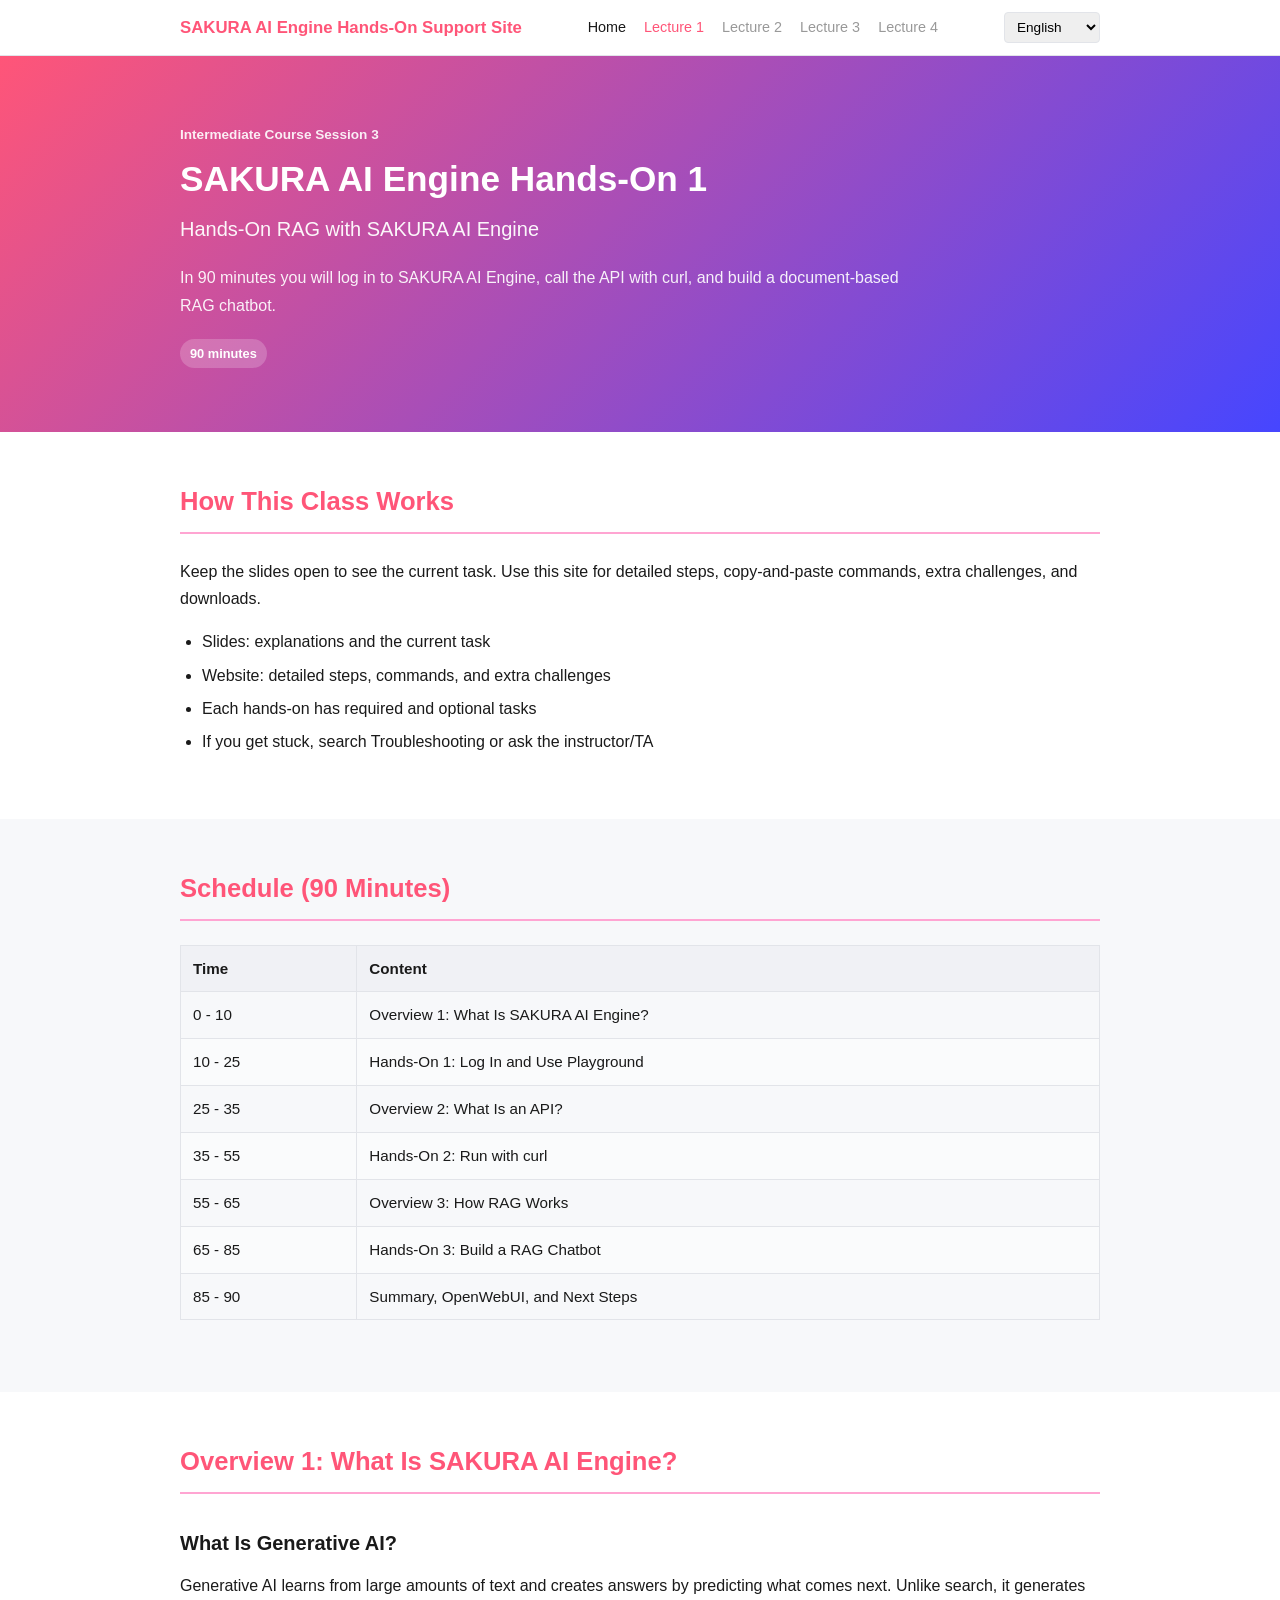
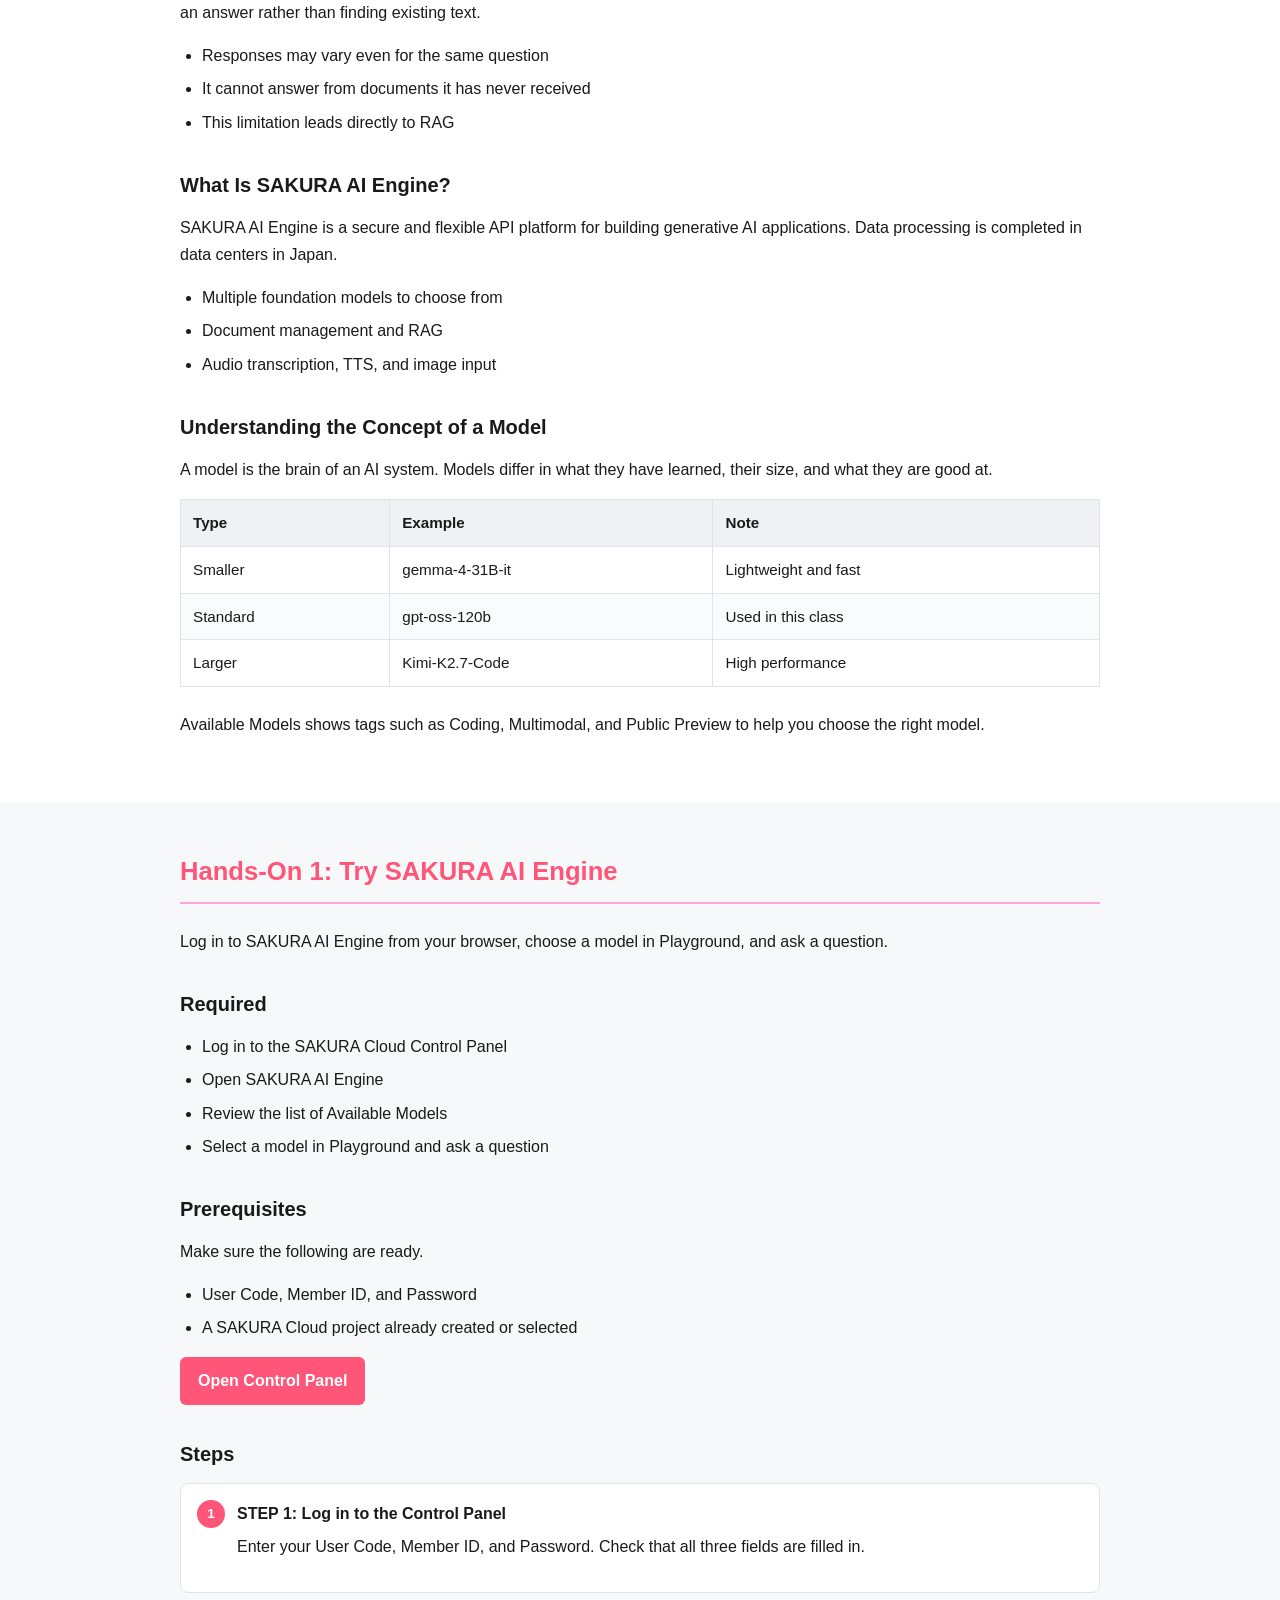
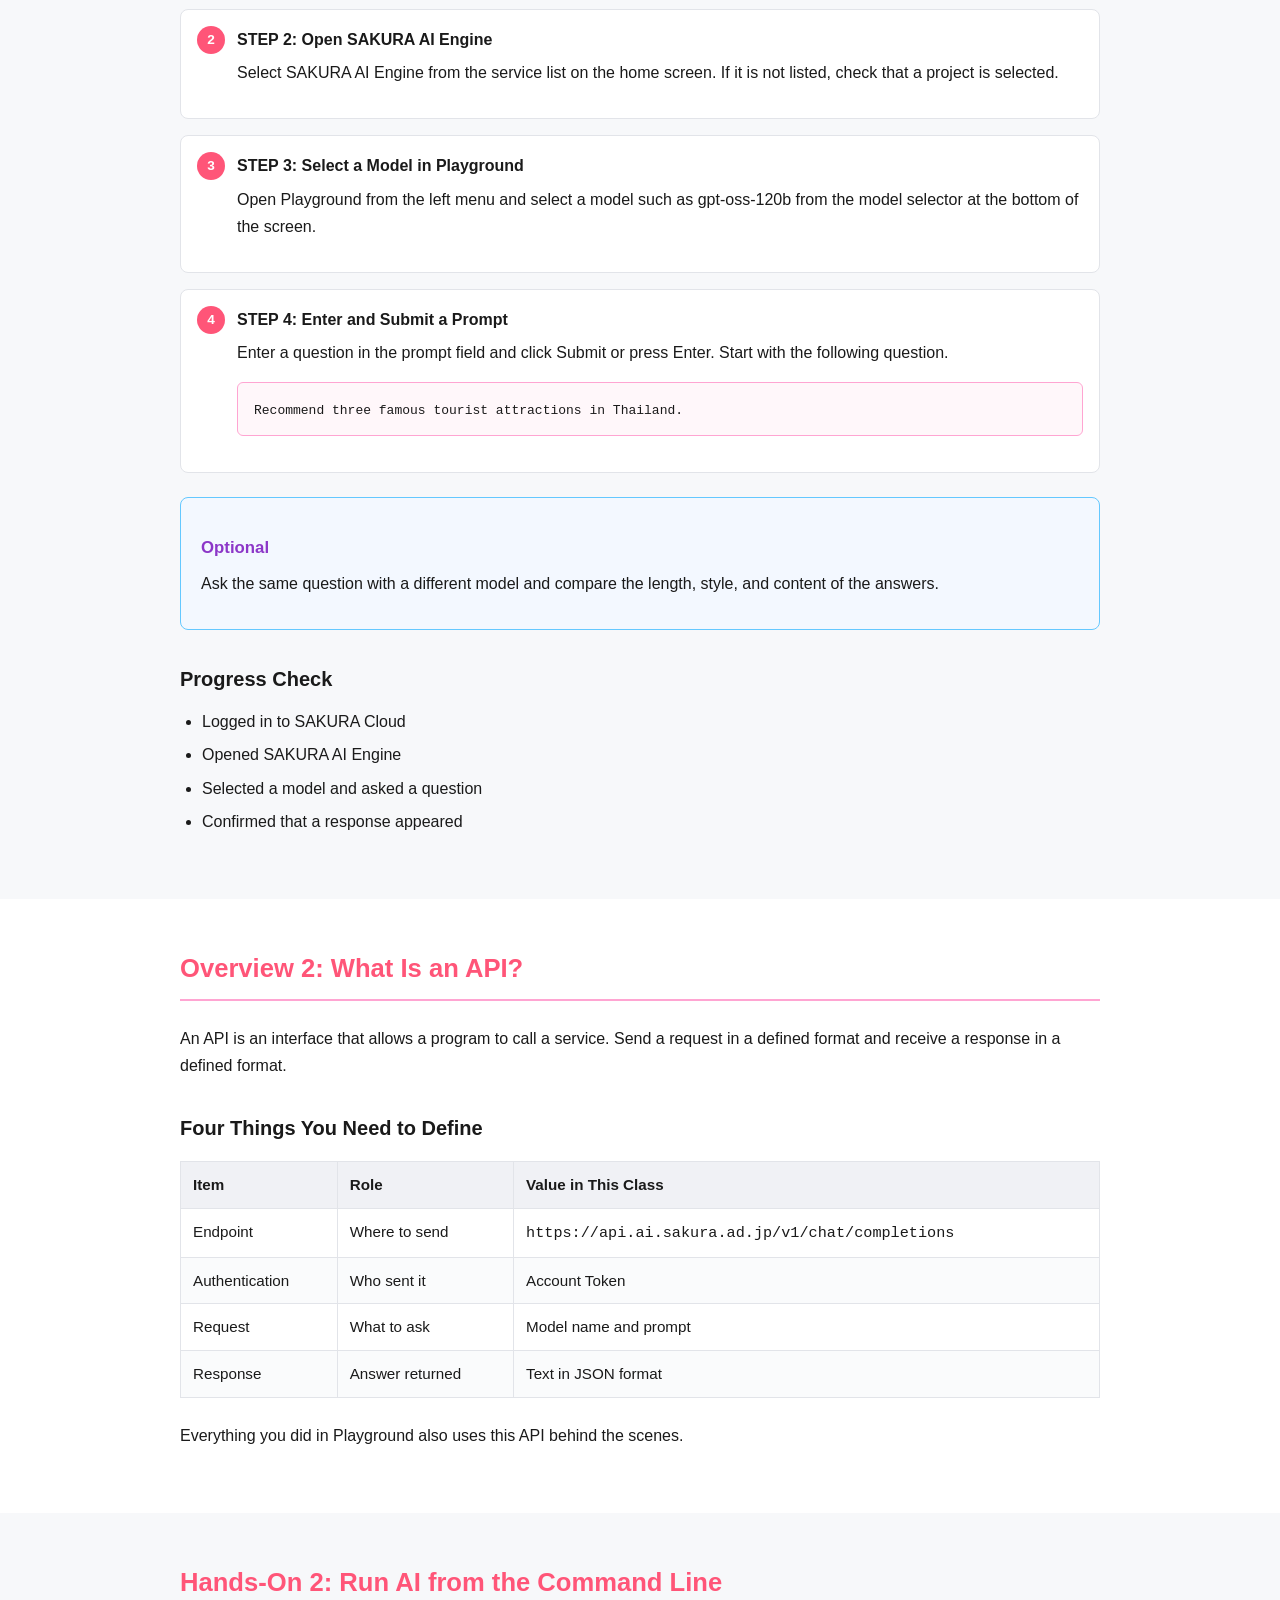
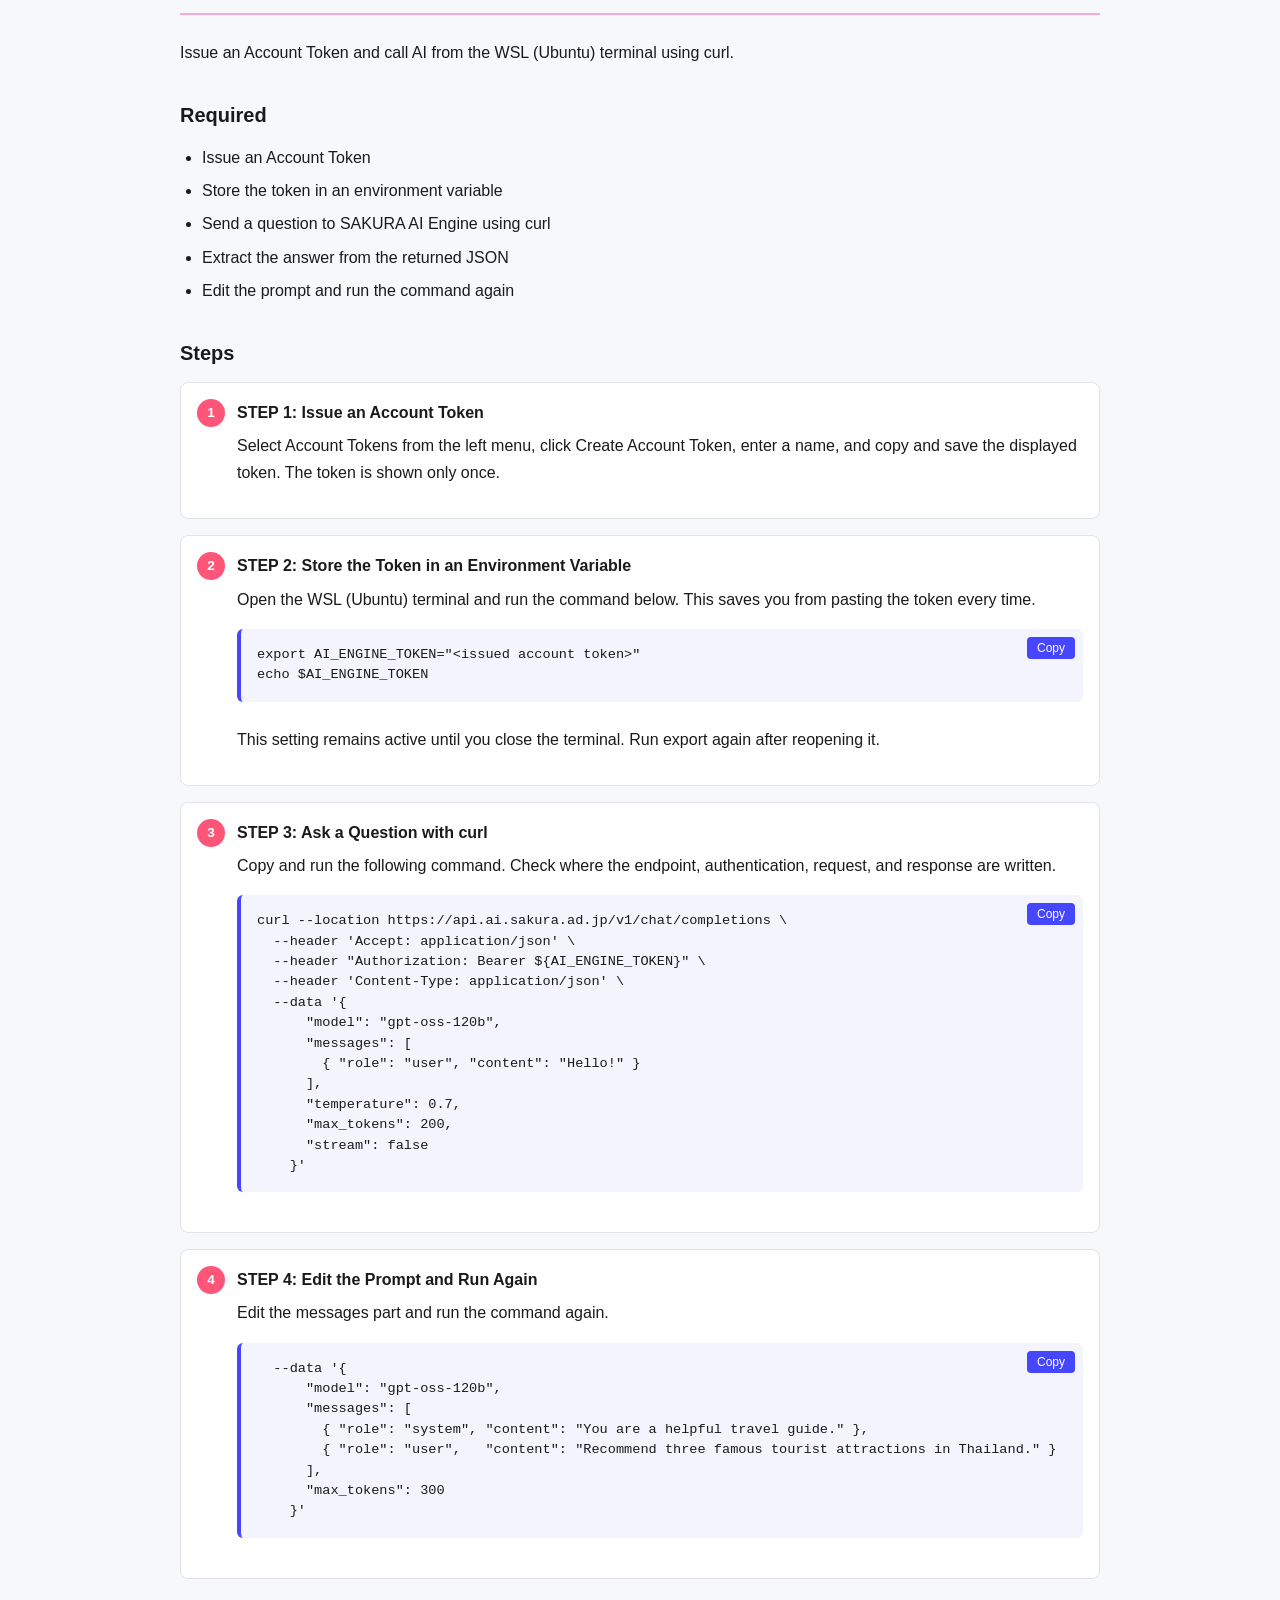
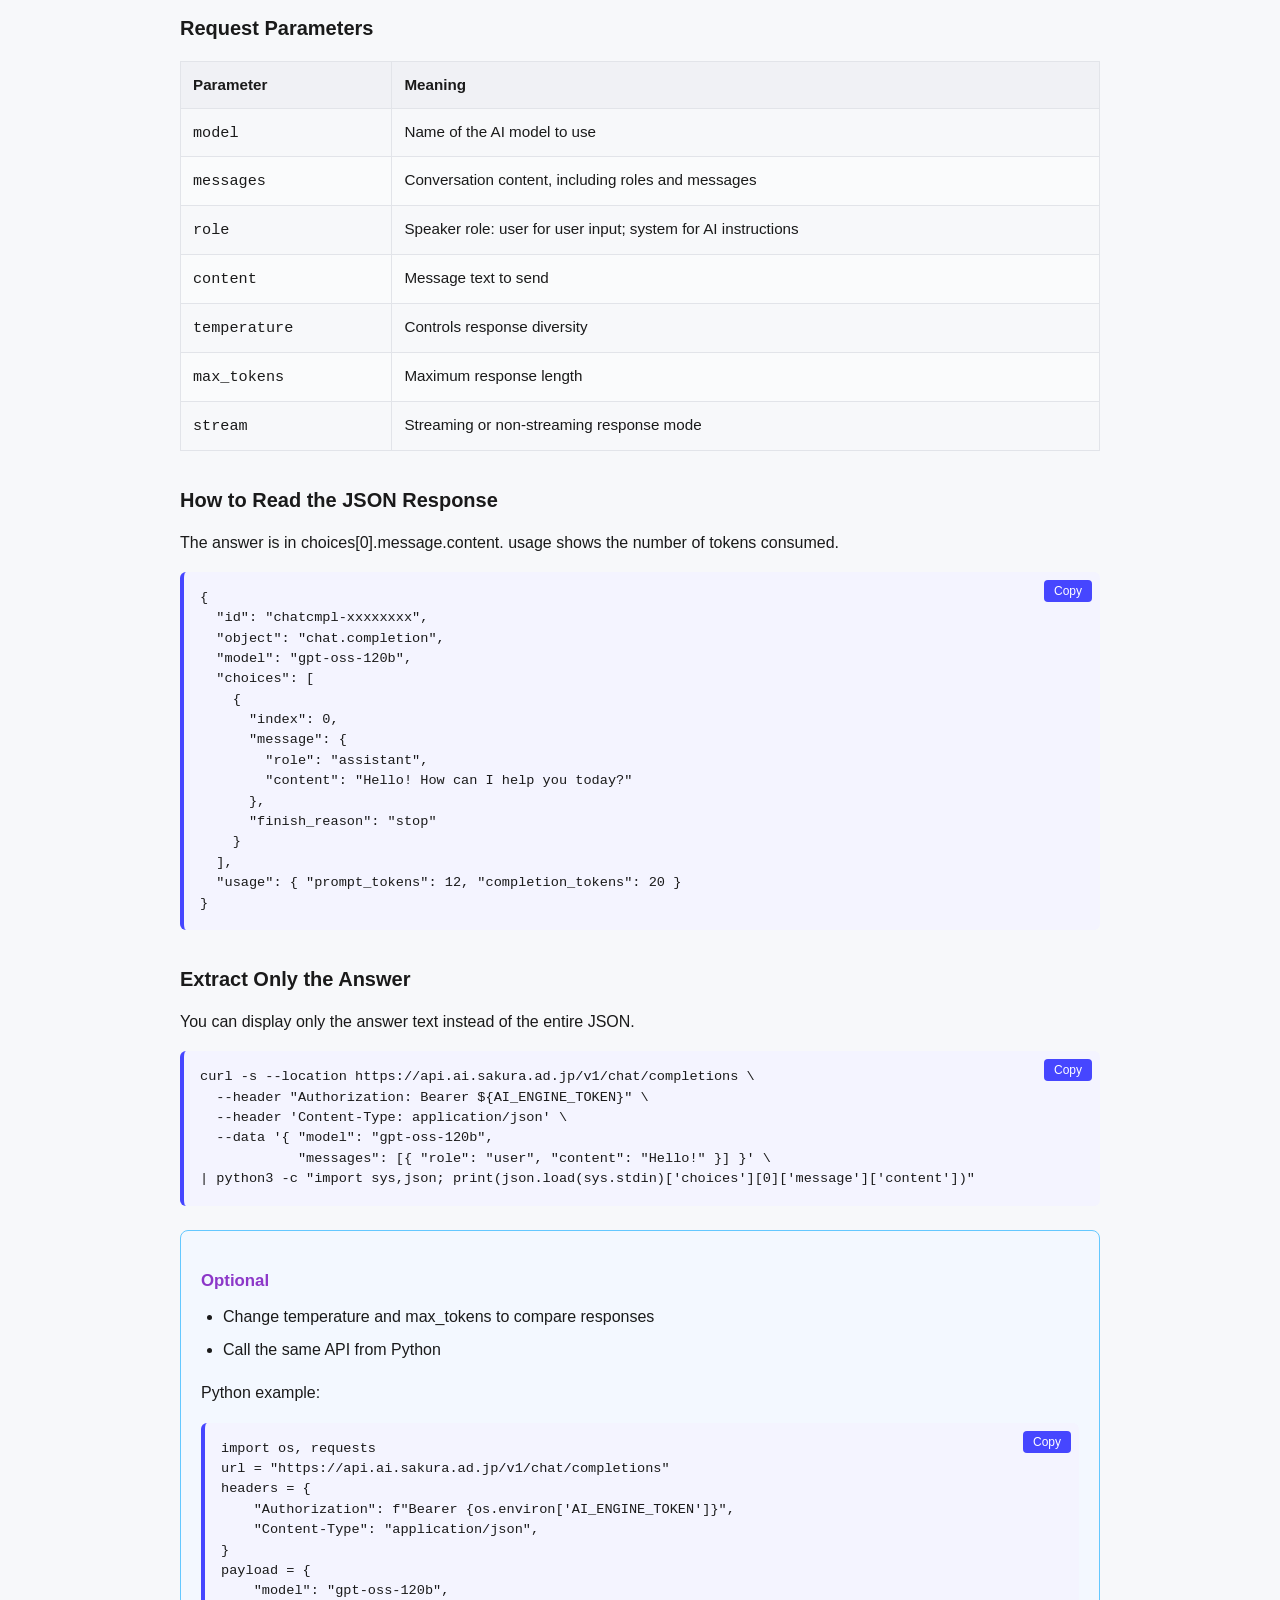
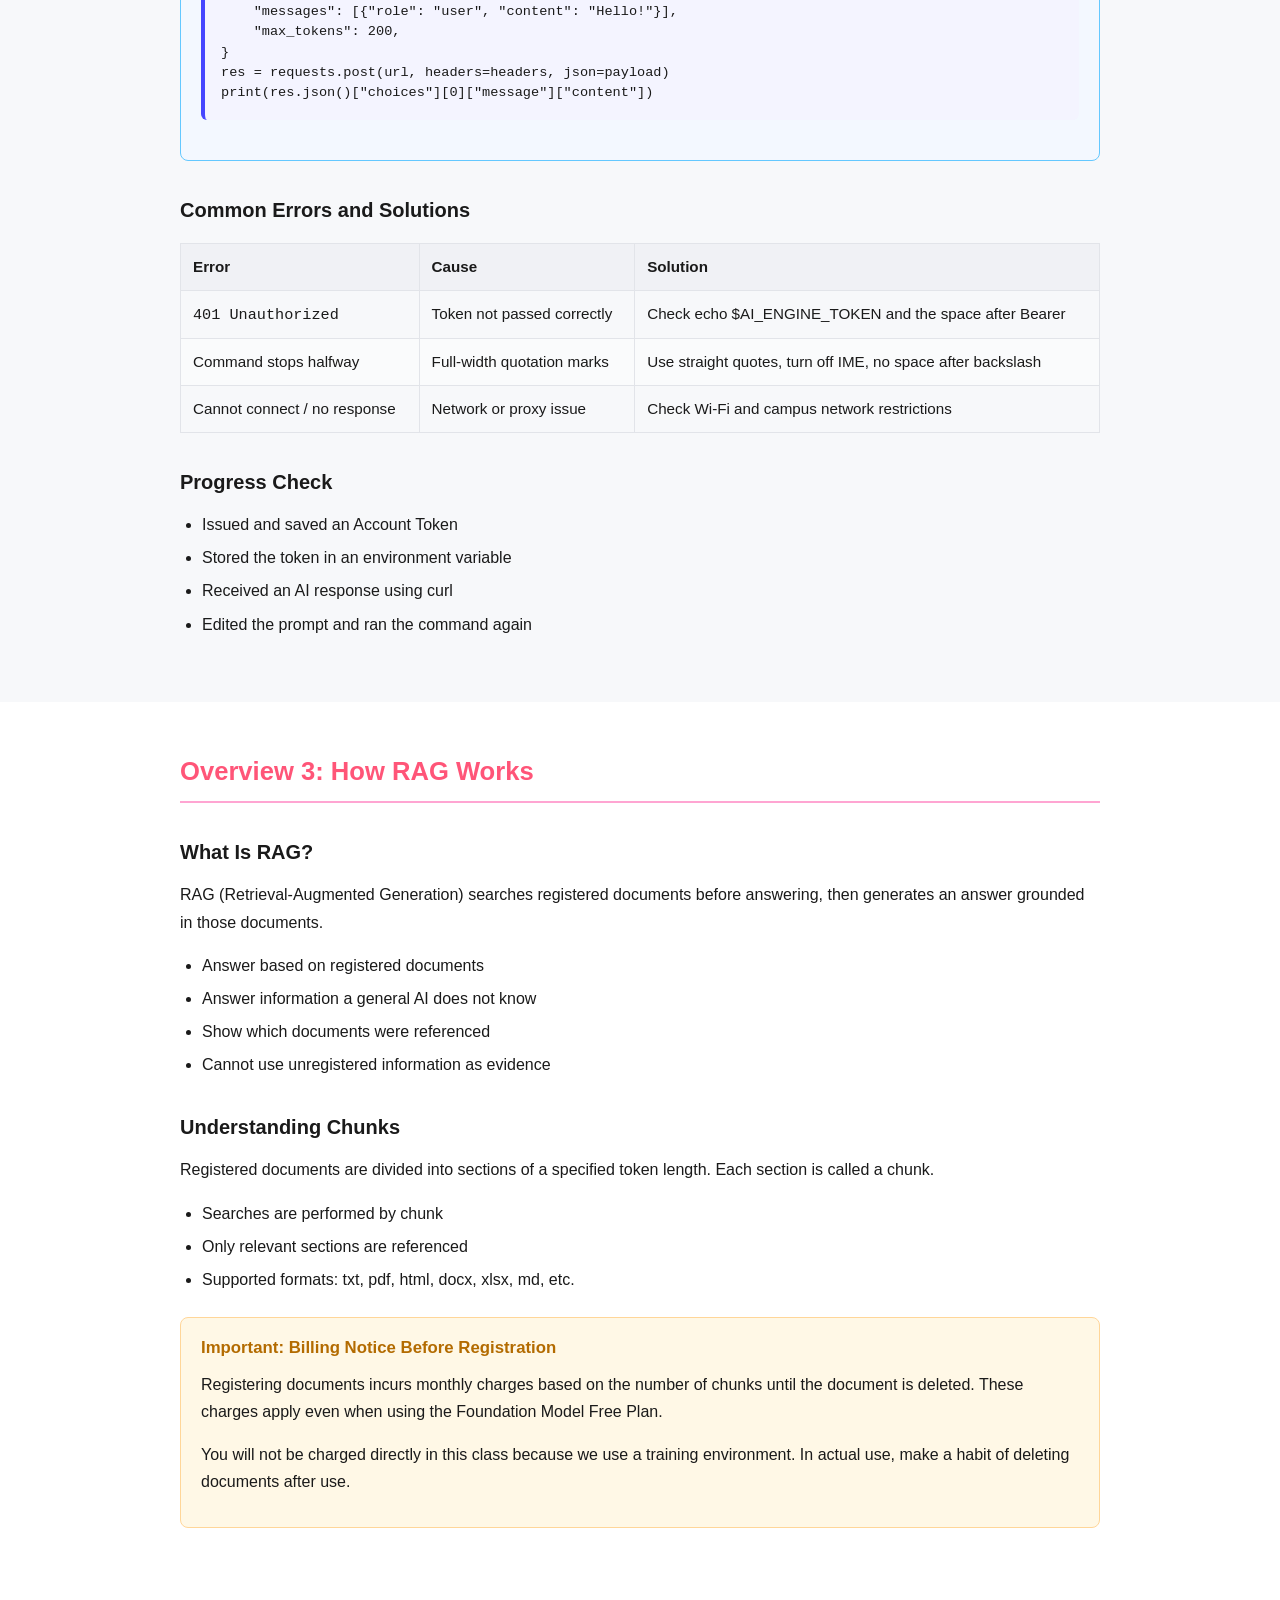
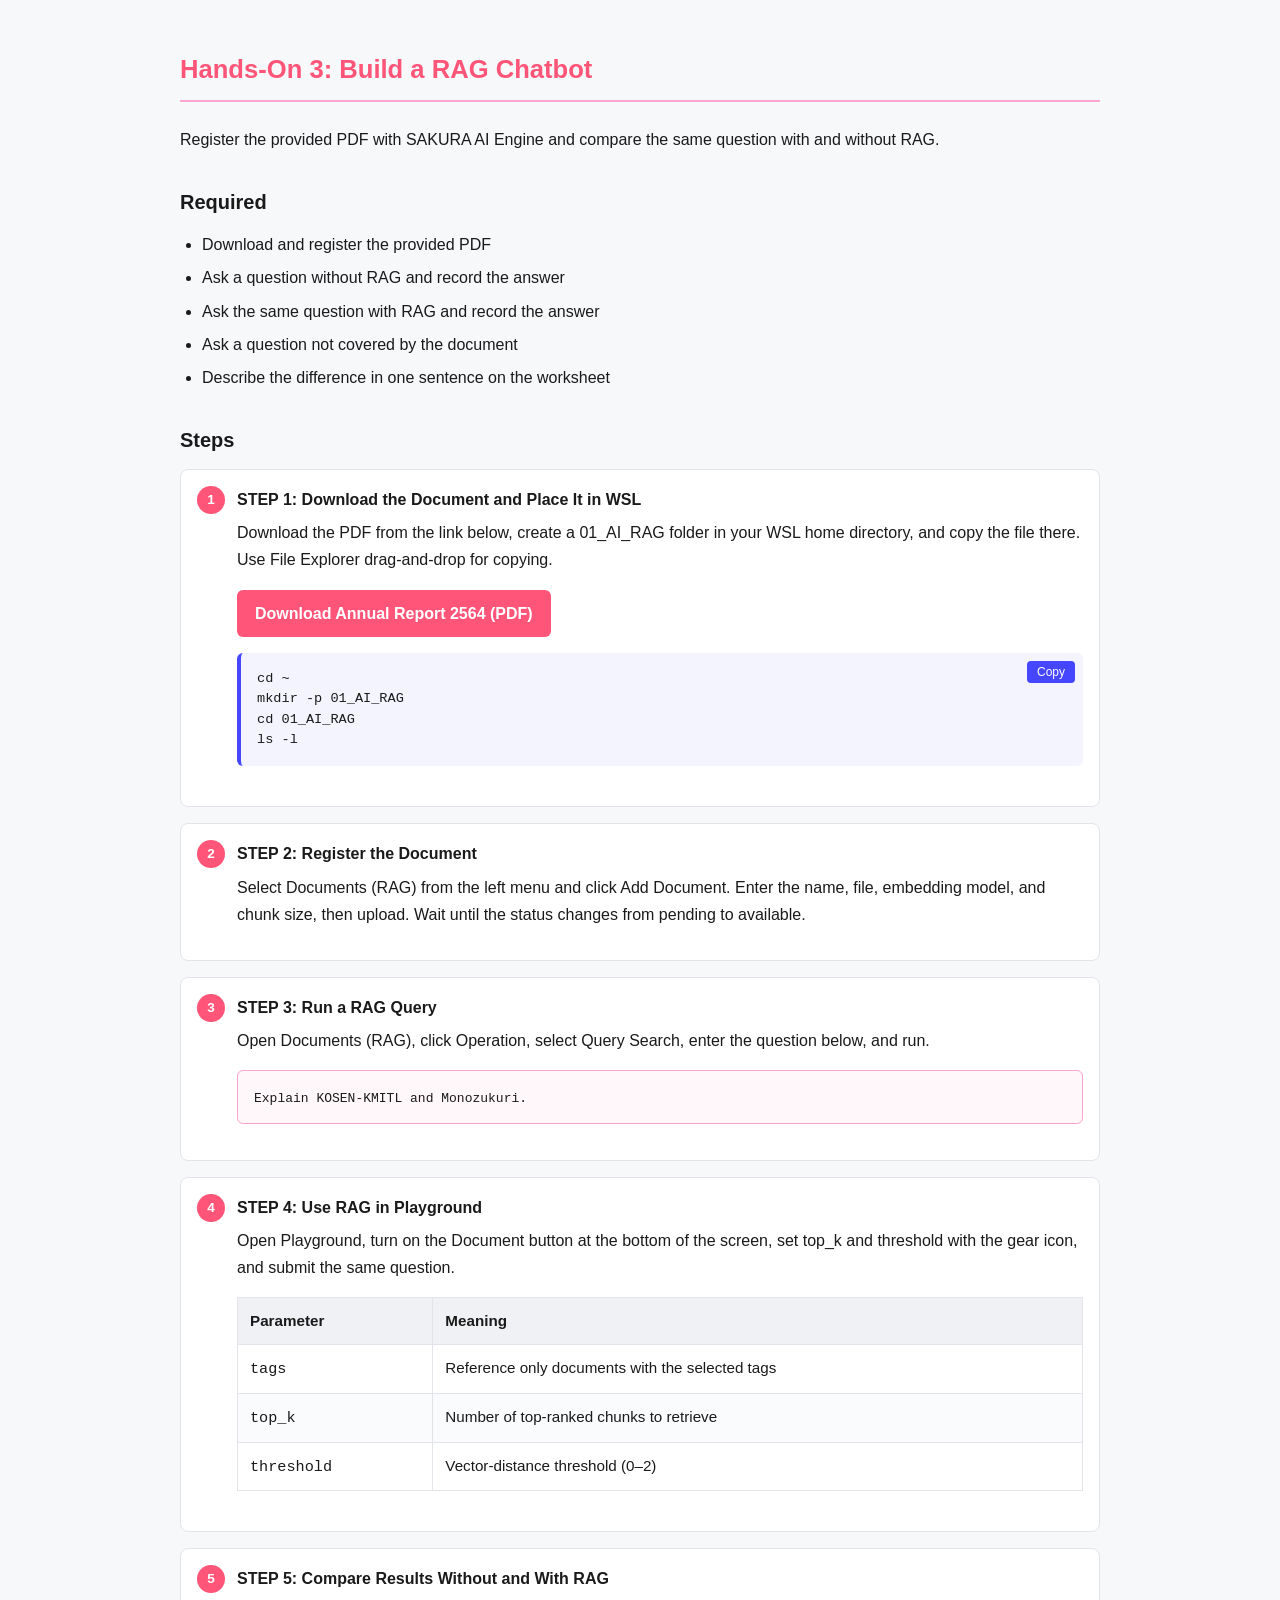
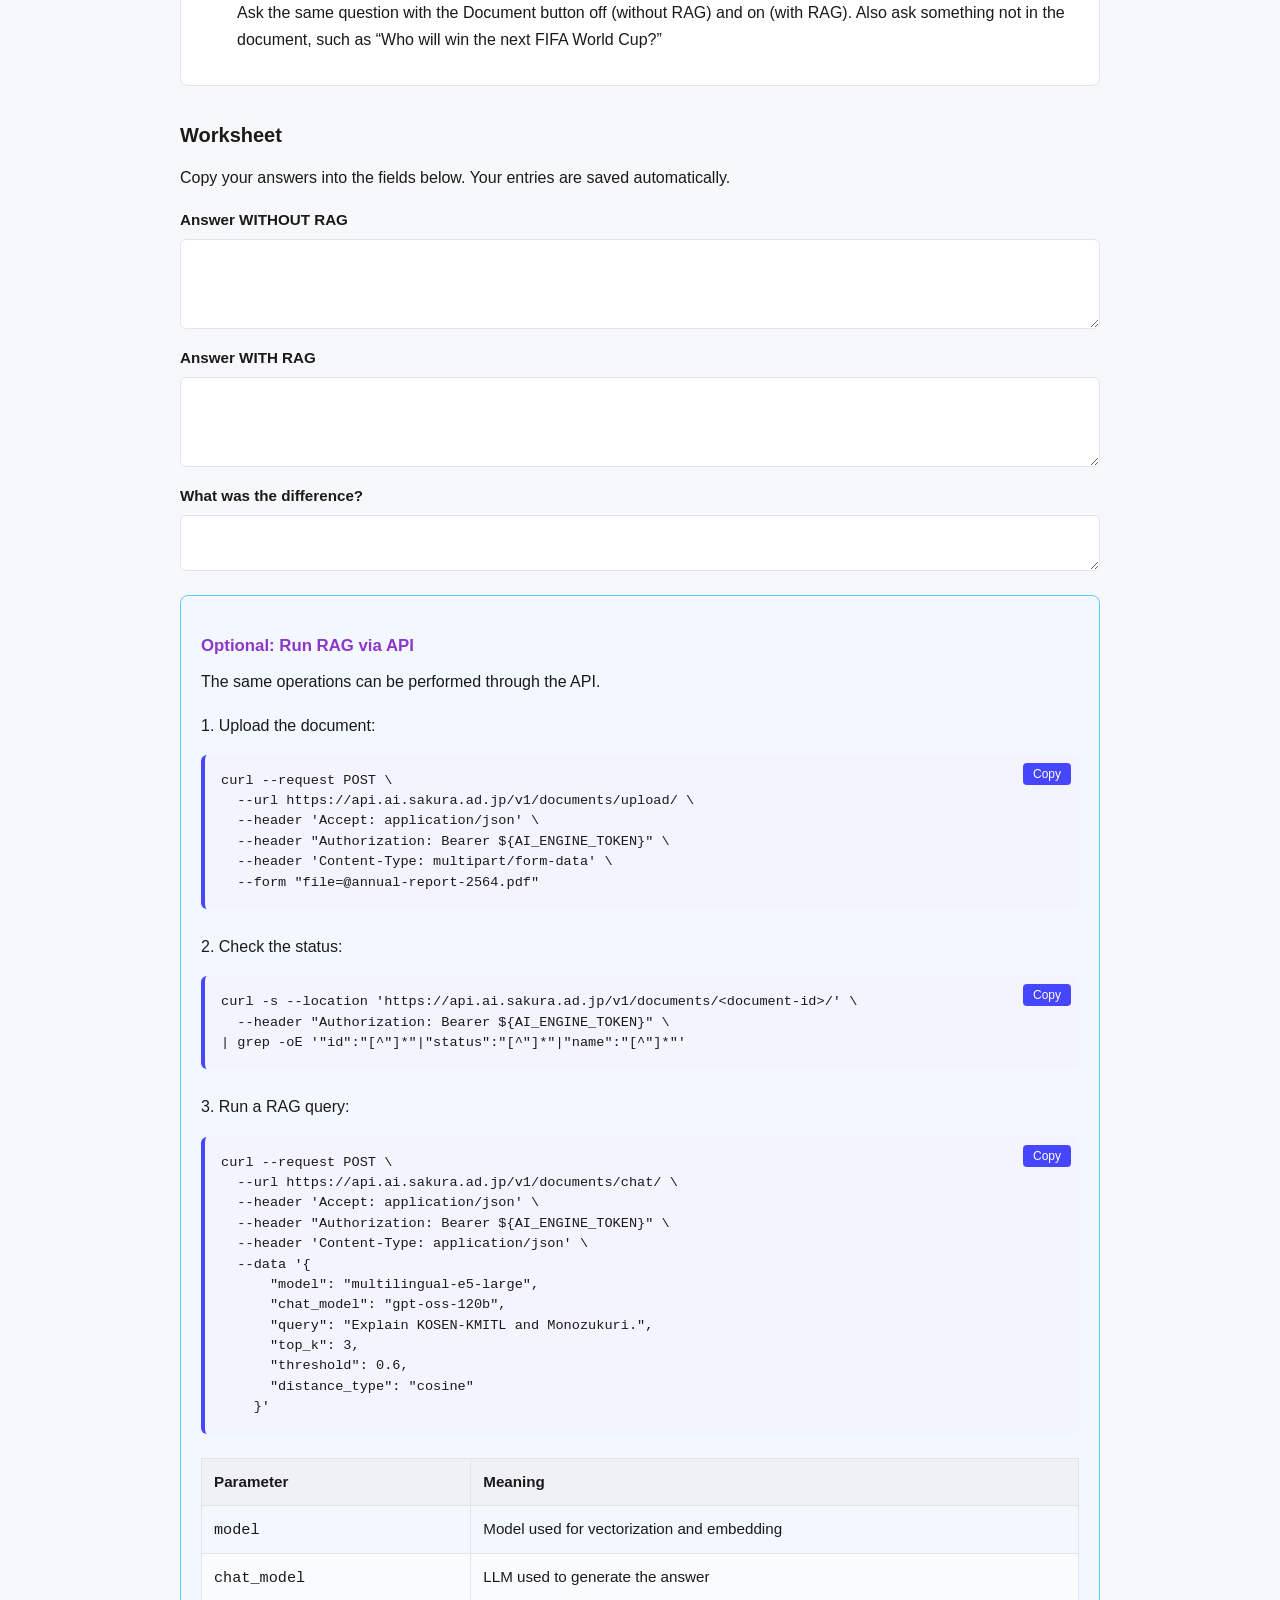
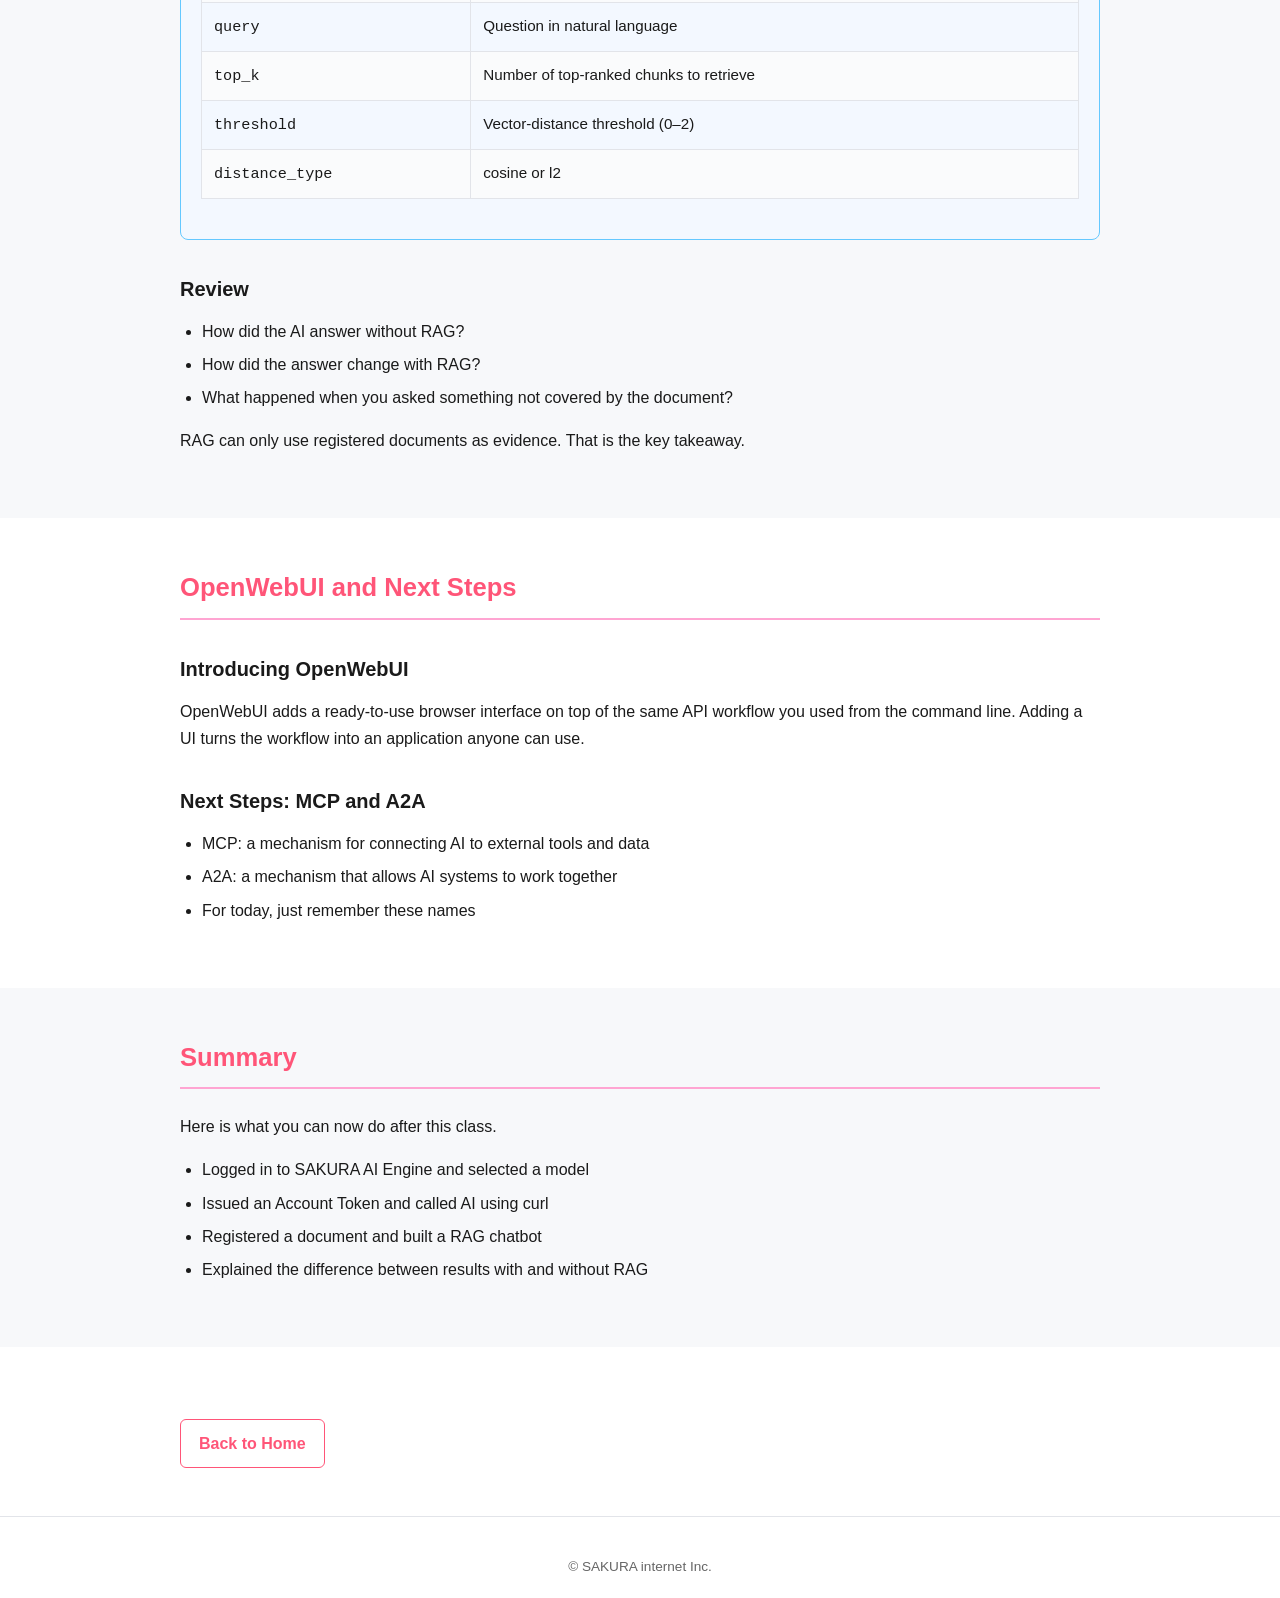
==== lecture01.html @ 84353197 "Initial site: lecture 01 EN/JA" ====
<!DOCTYPE html>
<html lang="en">
<head>
  <meta charset="UTF-8">
  <meta name="viewport" content="width=device-width, initial-scale=1.0">
  <title data-i18n-title="lecture01.pageTitle">SAKURA AI Engine Hands-On 1</title>
  <link rel="stylesheet" href="assets/css/style.css">
</head>
<body>
<header class="site-header">
  <div class="container header-inner">
    <a class="site-title" href="index.html" data-i18n="site.title">SAKURA AI Engine Hands-On Support Site</a>
    <nav class="main-nav">
      <a href="index.html" class=" " data-i18n="nav.home">Home</a>
      <a href="lecture01.html" class="active " data-i18n="nav.lecture1">Lecture 1</a>
      <a href="#" class=" disabled" data-i18n="nav.lecture2">Lecture 2</a>
      <a href="#" class=" disabled" data-i18n="nav.lecture3">Lecture 3</a>
      <a href="#" class=" disabled" data-i18n="nav.lecture4">Lecture 4</a>
    </nav>
    <select id="lang-switcher" aria-label="Language">
      <option value="en">English</option>
      <option value="ja">日本語</option>
      <option value="th" disabled>ภาษาไทย</option>
    </select>
  </div>
</header>
<main>
<section class="hero">
  <div class="container">
    <p class="label" data-i18n="lecture01.hero.label">Intermediate Course Session 3</p>
    <h1 data-i18n="lecture01.hero.title">SAKURA AI Engine Hands-On 1</h1>
    <p class="lead" data-i18n="lecture01.hero.lead">Hands-On RAG with SAKURA AI Engine</p>
    <p data-i18n="lecture01.hero.desc">In 90 minutes you will log in to SAKURA AI Engine, call the API with curl, and build a document-based RAG chatbot.</p>
    <span class="badge" data-i18n="lecture01.hero.duration">90 minutes</span>
  </div>
</section>
<section class="section" id="how-it-works">
  <div class="container">
    <h2 data-i18n="lecture01.how.title">How This Class Works</h2>
    <p data-i18n="lecture01.how.desc">Keep the slides open to see the current task. Use this site for detailed steps, copy-and-paste commands, extra challenges, and downloads.</p>
    <ul>
<li data-i18n="lecture01.how.l1">Slides: explanations and the current task</li>
<li data-i18n="lecture01.how.l2">Website: detailed steps, commands, and extra challenges</li>
<li data-i18n="lecture01.how.l3">Each hands-on has required and optional tasks</li>
<li data-i18n="lecture01.how.l4">If you get stuck, search Troubleshooting or ask the instructor/TA</li>
</ul>
  </div>
</section>
<section class="section section-alt" id="schedule">
  <div class="container">
    <h2 data-i18n="lecture01.schedule.title">Schedule (90 Minutes)</h2>
    <table class="schedule-table">
      <thead>
        <tr>
          <th data-i18n="lecture01.schedule.time">Time</th>
          <th data-i18n="lecture01.schedule.content">Content</th>
        </tr>
      </thead>
      <tbody>
        <tr>
          <td>0 - 10</td>
          <td data-i18n="lecture01.schedule.r1">Overview 1: What Is SAKURA AI Engine?</td>
        </tr>
        <tr>
          <td>10 - 25</td>
          <td data-i18n="lecture01.schedule.r2">Hands-On 1: Log In and Use Playground</td>
        </tr>
        <tr>
          <td>25 - 35</td>
          <td data-i18n="lecture01.schedule.r3">Overview 2: What Is an API?</td>
        </tr>
        <tr>
          <td>35 - 55</td>
          <td data-i18n="lecture01.schedule.r4">Hands-On 2: Run with curl</td>
        </tr>
        <tr>
          <td>55 - 65</td>
          <td data-i18n="lecture01.schedule.r5">Overview 3: How RAG Works</td>
        </tr>
        <tr>
          <td>65 - 85</td>
          <td data-i18n="lecture01.schedule.r6">Hands-On 3: Build a RAG Chatbot</td>
        </tr>
        <tr>
          <td>85 - 90</td>
          <td data-i18n="lecture01.schedule.r7">Summary, OpenWebUI, and Next Steps</td>
        </tr>
      </tbody>
    </table>
  </div>
</section>
<section class="section" id="overview1">
  <div class="container">
    <h2 data-i18n="lecture01.ov1.title">Overview 1: What Is SAKURA AI Engine?</h2>

    <h3 data-i18n="lecture01.ov1.genai.title">What Is Generative AI?</h3>
    <p data-i18n="lecture01.ov1.genai.desc">Generative AI learns from large amounts of text and creates answers by predicting what comes next. Unlike search, it generates an answer rather than finding existing text.</p>
    <ul>
<li data-i18n="lecture01.ov1.genai.l1">Responses may vary even for the same question</li>
<li data-i18n="lecture01.ov1.genai.l2">It cannot answer from documents it has never received</li>
<li data-i18n="lecture01.ov1.genai.l3">This limitation leads directly to RAG</li>
</ul>

    <h3 data-i18n="lecture01.ov1.sae.title">What Is SAKURA AI Engine?</h3>
    <p data-i18n="lecture01.ov1.sae.desc">SAKURA AI Engine is a secure and flexible API platform for building generative AI applications. Data processing is completed in data centers in Japan.</p>
    <ul>
<li data-i18n="lecture01.ov1.sae.l1">Multiple foundation models to choose from</li>
<li data-i18n="lecture01.ov1.sae.l2">Document management and RAG</li>
<li data-i18n="lecture01.ov1.sae.l3">Audio transcription, TTS, and image input</li>
</ul>

    <h3 data-i18n="lecture01.ov1.model.title">Understanding the Concept of a Model</h3>
    <p data-i18n="lecture01.ov1.model.desc">A model is the brain of an AI system. Models differ in what they have learned, their size, and what they are good at.</p>
    <table class="info-table">
      <thead>
        <tr>
          <th data-i18n="lecture01.ov1.model.type">Type</th>
          <th data-i18n="lecture01.ov1.model.example">Example</th>
          <th data-i18n="lecture01.ov1.model.note">Note</th>
        </tr>
      </thead>
      <tbody>
        <tr>
          <td data-i18n="lecture01.ov1.model.small">Smaller</td>
          <td>gemma-4-31B-it</td>
          <td data-i18n="lecture01.ov1.model.small_note">Lightweight and fast</td>
        </tr>
        <tr>
          <td data-i18n="lecture01.ov1.model.standard">Standard</td>
          <td>gpt-oss-120b</td>
          <td data-i18n="lecture01.ov1.model.standard_note">Used in this class</td>
        </tr>
        <tr>
          <td data-i18n="lecture01.ov1.model.large">Larger</td>
          <td>Kimi-K2.7-Code</td>
          <td data-i18n="lecture01.ov1.model.large_note">High performance</td>
        </tr>
      </tbody>
    </table>
    <p data-i18n="lecture01.ov1.tags">Available Models shows tags such as Coding, Multimodal, and Public Preview to help you choose the right model.</p>
  </div>
</section>
<section class="section section-alt" id="ho1">
  <div class="container">
    <h2 data-i18n="lecture01.ho1.title">Hands-On 1: Try SAKURA AI Engine</h2>
    <p data-i18n="lecture01.ho1.goal">Log in to SAKURA AI Engine from your browser, choose a model in Playground, and ask a question.</p>

    <h3 data-i18n="lecture01.ho1.req.title">Required</h3>
    <ul>
<li data-i18n="lecture01.ho1.req.l1">Log in to the SAKURA Cloud Control Panel</li>
<li data-i18n="lecture01.ho1.req.l2">Open SAKURA AI Engine</li>
<li data-i18n="lecture01.ho1.req.l3">Review the list of Available Models</li>
<li data-i18n="lecture01.ho1.req.l4">Select a model in Playground and ask a question</li>
</ul>

    <h3 data-i18n="lecture01.ho1.prep.title">Prerequisites</h3>
    <p data-i18n="lecture01.ho1.prep.desc">Make sure the following are ready.</p>
    <ul>
<li data-i18n="lecture01.ho1.prep.l1">User Code, Member ID, and Password</li>
<li data-i18n="lecture01.ho1.prep.l2">A SAKURA Cloud project already created or selected</li>
</ul>
    <p><a class="btn" href="https://secure.sakura.ad.jp/cloud/" target="_blank" rel="noopener">Open Control Panel</a></p>

    <h3 data-i18n="lecture01.ho1.steps.title">Steps</h3>
    <ol class="steps">
      <li>
        <strong data-i18n="lecture01.ho1.s1.title">STEP 1: Log in to the Control Panel</strong>
        <p data-i18n="lecture01.ho1.s1.desc">Enter your User Code, Member ID, and Password. Check that all three fields are filled in.</p>
      </li>
      <li>
        <strong data-i18n="lecture01.ho1.s2.title">STEP 2: Open SAKURA AI Engine</strong>
        <p data-i18n="lecture01.ho1.s2.desc">Select SAKURA AI Engine from the service list on the home screen. If it is not listed, check that a project is selected.</p>
      </li>
      <li>
        <strong data-i18n="lecture01.ho1.s3.title">STEP 3: Select a Model in Playground</strong>
        <p data-i18n="lecture01.ho1.s3.desc">Open Playground from the left menu and select a model such as gpt-oss-120b from the model selector at the bottom of the screen.</p>
      </li>
      <li>
        <strong data-i18n="lecture01.ho1.s4.title">STEP 4: Enter and Submit a Prompt</strong>
        <p data-i18n="lecture01.ho1.s4.desc">Enter a question in the prompt field and click Submit or press Enter. Start with the following question.</p>
        <div class="prompt-box">
          <p><code>Recommend three famous tourist attractions in Thailand.</code></p>
        </div>
      </li>
    </ol>

    <div class="callout">
      <h4 data-i18n="lecture01.ho1.optional.title">Optional</h4>
      <p data-i18n="lecture01.ho1.optional.desc">Ask the same question with a different model and compare the length, style, and content of the answers.</p>
    </div>

    <h3 data-i18n="lecture01.ho1.check.title">Progress Check</h3>
    <ul>
<li data-i18n="lecture01.ho1.check.l1">Logged in to SAKURA Cloud</li>
<li data-i18n="lecture01.ho1.check.l2">Opened SAKURA AI Engine</li>
<li data-i18n="lecture01.ho1.check.l3">Selected a model and asked a question</li>
<li data-i18n="lecture01.ho1.check.l4">Confirmed that a response appeared</li>
</ul>
  </div>
</section>
<section class="section" id="overview2">
  <div class="container">
    <h2 data-i18n="lecture01.ov2.title">Overview 2: What Is an API?</h2>
    <p data-i18n="lecture01.ov2.desc">An API is an interface that allows a program to call a service. Send a request in a defined format and receive a response in a defined format.</p>

    <h3 data-i18n="lecture01.ov2.four.title">Four Things You Need to Define</h3>
    <table class="info-table">
      <thead>
        <tr>
          <th data-i18n="lecture01.ov2.four.item">Item</th>
          <th data-i18n="lecture01.ov2.four.role">Role</th>
          <th data-i18n="lecture01.ov2.four.value">Value in This Class</th>
        </tr>
      </thead>
      <tbody>
        <tr>
          <td data-i18n="lecture01.ov2.four.endpoint">Endpoint</td>
          <td data-i18n="lecture01.ov2.four.endpoint_role">Where to send</td>
          <td><code>https://api.ai.sakura.ad.jp/v1/chat/completions</code></td>
        </tr>
        <tr>
          <td data-i18n="lecture01.ov2.four.auth">Authentication</td>
          <td data-i18n="lecture01.ov2.four.auth_role">Who sent it</td>
          <td data-i18n="lecture01.ov2.four.auth_value">Account Token</td>
        </tr>
        <tr>
          <td data-i18n="lecture01.ov2.four.request">Request</td>
          <td data-i18n="lecture01.ov2.four.request_role">What to ask</td>
          <td data-i18n="lecture01.ov2.four.request_value">Model name and prompt</td>
        </tr>
        <tr>
          <td data-i18n="lecture01.ov2.four.response">Response</td>
          <td data-i18n="lecture01.ov2.four.response_role">Answer returned</td>
          <td data-i18n="lecture01.ov2.four.response_value">Text in JSON format</td>
        </tr>
      </tbody>
    </table>
    <p data-i18n="lecture01.ov2.note">Everything you did in Playground also uses this API behind the scenes.</p>
  </div>
</section>
<section class="section section-alt" id="ho2">
  <div class="container">
    <h2 data-i18n="lecture01.ho2.title">Hands-On 2: Run AI from the Command Line</h2>
    <p data-i18n="lecture01.ho2.goal">Issue an Account Token and call AI from the WSL (Ubuntu) terminal using curl.</p>

    <h3 data-i18n="lecture01.ho2.req.title">Required</h3>
    <ul>
<li data-i18n="lecture01.ho2.req.l1">Issue an Account Token</li>
<li data-i18n="lecture01.ho2.req.l2">Store the token in an environment variable</li>
<li data-i18n="lecture01.ho2.req.l3">Send a question to SAKURA AI Engine using curl</li>
<li data-i18n="lecture01.ho2.req.l4">Extract the answer from the returned JSON</li>
<li data-i18n="lecture01.ho2.req.l5">Edit the prompt and run the command again</li>
</ul>

    <h3 data-i18n="lecture01.ho2.steps.title">Steps</h3>
    <ol class="steps">
      <li>
        <strong data-i18n="lecture01.ho2.s1.title">STEP 1: Issue an Account Token</strong>
        <p data-i18n="lecture01.ho2.s1.desc">Select Account Tokens from the left menu, click Create Account Token, enter a name, and copy and save the displayed token. The token is shown only once.</p>
      </li>
      <li>
        <strong data-i18n="lecture01.ho2.s2.title">STEP 2: Store the Token in an Environment Variable</strong>
        <p data-i18n="lecture01.ho2.s2.desc">Open the WSL (Ubuntu) terminal and run the command below. This saves you from pasting the token every time.</p>
        <div class="code-block"><button class="copy-btn" data-i18n="common.copy">Copy</button><pre><code class="language-bash">export AI_ENGINE_TOKEN=&quot;&lt;issued account token&gt;&quot;
echo $AI_ENGINE_TOKEN</code></pre></div>
        <p data-i18n="lecture01.ho2.s2.note">This setting remains active until you close the terminal. Run export again after reopening it.</p>
      </li>
      <li>
        <strong data-i18n="lecture01.ho2.s3.title">STEP 3: Ask a Question with curl</strong>
        <p data-i18n="lecture01.ho2.s3.desc">Copy and run the following command. Check where the endpoint, authentication, request, and response are written.</p>
        <div class="code-block"><button class="copy-btn" data-i18n="common.copy">Copy</button><pre><code class="language-bash">curl --location https://api.ai.sakura.ad.jp/v1/chat/completions \
  --header &#x27;Accept: application/json&#x27; \
  --header &quot;Authorization: Bearer ${AI_ENGINE_TOKEN}&quot; \
  --header &#x27;Content-Type: application/json&#x27; \
  --data &#x27;{
      &quot;model&quot;: &quot;gpt-oss-120b&quot;,
      &quot;messages&quot;: [
        { &quot;role&quot;: &quot;user&quot;, &quot;content&quot;: &quot;Hello!&quot; }
      ],
      &quot;temperature&quot;: 0.7,
      &quot;max_tokens&quot;: 200,
      &quot;stream&quot;: false
    }&#x27; </code></pre></div>
      </li>
      <li>
        <strong data-i18n="lecture01.ho2.s4.title">STEP 4: Edit the Prompt and Run Again</strong>
        <p data-i18n="lecture01.ho2.s4.desc">Edit the messages part and run the command again.</p>
        <div class="code-block"><button class="copy-btn" data-i18n="common.copy">Copy</button><pre><code class="language-bash">  --data &#x27;{
      &quot;model&quot;: &quot;gpt-oss-120b&quot;,
      &quot;messages&quot;: [
        { &quot;role&quot;: &quot;system&quot;, &quot;content&quot;: &quot;You are a helpful travel guide.&quot; },
        { &quot;role&quot;: &quot;user&quot;,   &quot;content&quot;: &quot;Recommend three famous tourist attractions in Thailand.&quot; }
      ],
      &quot;max_tokens&quot;: 300
    }&#x27; </code></pre></div>
      </li>
    </ol>

    <h3 data-i18n="lecture01.ho2.params.title">Request Parameters</h3>
    <table class="info-table">
      <thead>
        <tr>
          <th>Parameter</th>
          <th data-i18n="lecture01.ho2.params.meaning">Meaning</th>
        </tr>
      </thead>
      <tbody>
        <tr><td><code>model</code></td><td data-i18n="lecture01.ho2.params.model">Name of the AI model to use</td></tr>
        <tr><td><code>messages</code></td><td data-i18n="lecture01.ho2.params.messages">Conversation content, including roles and messages</td></tr>
        <tr><td><code>role</code></td><td data-i18n="lecture01.ho2.params.role">Speaker role: user for user input; system for AI instructions</td></tr>
        <tr><td><code>content</code></td><td data-i18n="lecture01.ho2.params.content">Message text to send</td></tr>
        <tr><td><code>temperature</code></td><td data-i18n="lecture01.ho2.params.temperature">Controls response diversity</td></tr>
        <tr><td><code>max_tokens</code></td><td data-i18n="lecture01.ho2.params.max_tokens">Maximum response length</td></tr>
        <tr><td><code>stream</code></td><td data-i18n="lecture01.ho2.params.stream">Streaming or non-streaming response mode</td></tr>
      </tbody>
    </table>

    <h3 data-i18n="lecture01.ho2.json.title">How to Read the JSON Response</h3>
    <p data-i18n="lecture01.ho2.json.desc">The answer is in choices[0].message.content. usage shows the number of tokens consumed.</p>
    <div class="code-block"><button class="copy-btn" data-i18n="common.copy">Copy</button><pre><code class="language-json">{
  &quot;id&quot;: &quot;chatcmpl-xxxxxxxx&quot;,
  &quot;object&quot;: &quot;chat.completion&quot;,
  &quot;model&quot;: &quot;gpt-oss-120b&quot;,
  &quot;choices&quot;: [
    {
      &quot;index&quot;: 0,
      &quot;message&quot;: {
        &quot;role&quot;: &quot;assistant&quot;,
        &quot;content&quot;: &quot;Hello! How can I help you today?&quot;
      },
      &quot;finish_reason&quot;: &quot;stop&quot;
    }
  ],
  &quot;usage&quot;: { &quot;prompt_tokens&quot;: 12, &quot;completion_tokens&quot;: 20 }
}</code></pre></div>

    <h3 data-i18n="lecture01.ho2.extract.title">Extract Only the Answer</h3>
    <p data-i18n="lecture01.ho2.extract.desc">You can display only the answer text instead of the entire JSON.</p>
    <div class="code-block"><button class="copy-btn" data-i18n="common.copy">Copy</button><pre><code class="language-bash">curl -s --location https://api.ai.sakura.ad.jp/v1/chat/completions \
  --header &quot;Authorization: Bearer ${AI_ENGINE_TOKEN}&quot; \
  --header &#x27;Content-Type: application/json&#x27; \
  --data &#x27;{ &quot;model&quot;: &quot;gpt-oss-120b&quot;,
            &quot;messages&quot;: [{ &quot;role&quot;: &quot;user&quot;, &quot;content&quot;: &quot;Hello!&quot; }] }&#x27; \
| python3 -c &quot;import sys,json; print(json.load(sys.stdin)[&#x27;choices&#x27;][0][&#x27;message&#x27;][&#x27;content&#x27;])&quot; </code></pre></div>

    <div class="callout">
      <h4 data-i18n="lecture01.ho2.optional.title">Optional</h4>
      <ul>
        <li data-i18n="lecture01.ho2.optional.l1">Change temperature and max_tokens to compare responses</li>
        <li data-i18n="lecture01.ho2.optional.l2">Call the same API from Python</li>
      </ul>
      <p data-i18n="lecture01.ho2.optional.py">Python example:</p>
      <div class="code-block"><button class="copy-btn" data-i18n="common.copy">Copy</button><pre><code class="language-python">import os, requests
url = &quot;https://api.ai.sakura.ad.jp/v1/chat/completions&quot;
headers = {
    &quot;Authorization&quot;: f&quot;Bearer {os.environ[&#x27;AI_ENGINE_TOKEN&#x27;]}&quot;,
    &quot;Content-Type&quot;: &quot;application/json&quot;,
}
payload = {
    &quot;model&quot;: &quot;gpt-oss-120b&quot;,
    &quot;messages&quot;: [{&quot;role&quot;: &quot;user&quot;, &quot;content&quot;: &quot;Hello!&quot;}],
    &quot;max_tokens&quot;: 200,
}
res = requests.post(url, headers=headers, json=payload)
print(res.json()[&quot;choices&quot;][0][&quot;message&quot;][&quot;content&quot;])</code></pre></div>
    </div>

    <h3 data-i18n="lecture01.ho2.errors.title">Common Errors and Solutions</h3>
    <table class="info-table">
      <thead>
        <tr>
          <th>Error</th>
          <th data-i18n="lecture01.ho2.errors.cause">Cause</th>
          <th data-i18n="lecture01.ho2.errors.fix">Solution</th>
        </tr>
      </thead>
      <tbody>
        <tr>
          <td><code>401 Unauthorized</code></td>
          <td data-i18n="lecture01.ho2.errors.e1.cause">Token not passed correctly</td>
          <td data-i18n="lecture01.ho2.errors.e1.fix">Check echo $AI_ENGINE_TOKEN and the space after Bearer</td>
        </tr>
        <tr>
          <td data-i18n="lecture01.ho2.errors.e2.title">Command stops halfway</td>
          <td data-i18n="lecture01.ho2.errors.e2.cause">Full-width quotation marks</td>
          <td data-i18n="lecture01.ho2.errors.e2.fix">Use straight quotes, turn off IME, no space after backslash</td>
        </tr>
        <tr>
          <td data-i18n="lecture01.ho2.errors.e3.title">Cannot connect / no response</td>
          <td data-i18n="lecture01.ho2.errors.e3.cause">Network or proxy issue</td>
          <td data-i18n="lecture01.ho2.errors.e3.fix">Check Wi-Fi and campus network restrictions</td>
        </tr>
      </tbody>
    </table>

    <h3 data-i18n="lecture01.ho2.check.title">Progress Check</h3>
    <ul>
<li data-i18n="lecture01.ho2.check.l1">Issued and saved an Account Token</li>
<li data-i18n="lecture01.ho2.check.l2">Stored the token in an environment variable</li>
<li data-i18n="lecture01.ho2.check.l3">Received an AI response using curl</li>
<li data-i18n="lecture01.ho2.check.l4">Edited the prompt and ran the command again</li>
</ul>
  </div>
</section>
<section class="section" id="overview3">
  <div class="container">
    <h2 data-i18n="lecture01.ov3.title">Overview 3: How RAG Works</h2>

    <h3 data-i18n="lecture01.ov3.rag.title">What Is RAG?</h3>
    <p data-i18n="lecture01.ov3.rag.desc">RAG (Retrieval-Augmented Generation) searches registered documents before answering, then generates an answer grounded in those documents.</p>
    <ul>
<li data-i18n="lecture01.ov3.rag.l1">Answer based on registered documents</li>
<li data-i18n="lecture01.ov3.rag.l2">Answer information a general AI does not know</li>
<li data-i18n="lecture01.ov3.rag.l3">Show which documents were referenced</li>
<li data-i18n="lecture01.ov3.rag.l4">Cannot use unregistered information as evidence</li>
</ul>

    <h3 data-i18n="lecture01.ov3.chunk.title">Understanding Chunks</h3>
    <p data-i18n="lecture01.ov3.chunk.desc">Registered documents are divided into sections of a specified token length. Each section is called a chunk.</p>
    <ul>
<li data-i18n="lecture01.ov3.chunk.l1">Searches are performed by chunk</li>
<li data-i18n="lecture01.ov3.chunk.l2">Only relevant sections are referenced</li>
<li data-i18n="lecture01.ov3.chunk.l3">Supported formats: txt, pdf, html, docx, xlsx, md, etc.</li>
</ul>

    <div class="warning-box">
      <h4 data-i18n="lecture01.ov3.billing.title">Important: Billing Notice Before Registration</h4>
      <p data-i18n="lecture01.ov3.billing.desc">Registering documents incurs monthly charges based on the number of chunks until the document is deleted. These charges apply even when using the Foundation Model Free Plan.</p>
      <p data-i18n="lecture01.ov3.billing.note">You will not be charged directly in this class because we use a training environment. In actual use, make a habit of deleting documents after use.</p>
    </div>
  </div>
</section>
<section class="section section-alt" id="ho3">
  <div class="container">
    <h2 data-i18n="lecture01.ho3.title">Hands-On 3: Build a RAG Chatbot</h2>
    <p data-i18n="lecture01.ho3.goal">Register the provided PDF with SAKURA AI Engine and compare the same question with and without RAG.</p>

    <h3 data-i18n="lecture01.ho3.req.title">Required</h3>
    <ul>
<li data-i18n="lecture01.ho3.req.l1">Download and register the provided PDF</li>
<li data-i18n="lecture01.ho3.req.l2">Ask a question without RAG and record the answer</li>
<li data-i18n="lecture01.ho3.req.l3">Ask the same question with RAG and record the answer</li>
<li data-i18n="lecture01.ho3.req.l4">Ask a question not covered by the document</li>
<li data-i18n="lecture01.ho3.req.l5">Describe the difference in one sentence on the worksheet</li>
</ul>

    <h3 data-i18n="lecture01.ho3.steps.title">Steps</h3>
    <ol class="steps">
      <li>
        <strong data-i18n="lecture01.ho3.s1.title">STEP 1: Download the Document and Place It in WSL</strong>
        <p data-i18n="lecture01.ho3.s1.desc">Download the PDF from the link below, create a 01_AI_RAG folder in your WSL home directory, and copy the file there. Use File Explorer drag-and-drop for copying.</p>
        <p><a class="btn" href="assets/downloads/annual-report-2564.pdf" download data-i18n="lecture01.ho3.download">Download Annual Report 2564 (PDF)</a></p>
        <div class="code-block"><button class="copy-btn" data-i18n="common.copy">Copy</button><pre><code class="language-bash">cd ~
mkdir -p 01_AI_RAG
cd 01_AI_RAG
ls -l</code></pre></div>
      </li>
      <li>
        <strong data-i18n="lecture01.ho3.s2.title">STEP 2: Register the Document</strong>
        <p data-i18n="lecture01.ho3.s2.desc">Select Documents (RAG) from the left menu and click Add Document. Enter the name, file, embedding model, and chunk size, then upload. Wait until the status changes from pending to available.</p>
      </li>
      <li>
        <strong data-i18n="lecture01.ho3.s3.title">STEP 3: Run a RAG Query</strong>
        <p data-i18n="lecture01.ho3.s3.desc">Open Documents (RAG), click Operation, select Query Search, enter the question below, and run.</p>
        <div class="prompt-box">
          <p><code>Explain KOSEN-KMITL and Monozukuri.</code></p>
        </div>
      </li>
      <li>
        <strong data-i18n="lecture01.ho3.s4.title">STEP 4: Use RAG in Playground</strong>
        <p data-i18n="lecture01.ho3.s4.desc">Open Playground, turn on the Document button at the bottom of the screen, set top_k and threshold with the gear icon, and submit the same question.</p>
        <table class="info-table">
          <thead>
            <tr>
              <th>Parameter</th>
              <th data-i18n="lecture01.ho3.s4.meaning">Meaning</th>
            </tr>
          </thead>
          <tbody>
            <tr><td><code>tags</code></td><td data-i18n="lecture01.ho3.s4.tags">Reference only documents with the selected tags</td></tr>
            <tr><td><code>top_k</code></td><td data-i18n="lecture01.ho3.s4.topk">Number of top-ranked chunks to retrieve</td></tr>
            <tr><td><code>threshold</code></td><td data-i18n="lecture01.ho3.s4.threshold">Vector-distance threshold (0–2)</td></tr>
          </tbody>
        </table>
      </li>
      <li>
        <strong data-i18n="lecture01.ho3.s5.title">STEP 5: Compare Results Without and With RAG</strong>
        <p data-i18n="lecture01.ho3.s5.desc">Ask the same question with the Document button off (without RAG) and on (with RAG). Also ask something not in the document, such as “Who will win the next FIFA World Cup?”</p>
      </li>
    </ol>

    <h3 data-i18n="lecture01.ho3.worksheet.title">Worksheet</h3>
    <p data-i18n="lecture01.ho3.worksheet.desc">Copy your answers into the fields below. Your entries are saved automatically.</p>
    <div class="worksheet">
      <label>
        <span data-i18n="lecture01.ho3.ws.without">Answer WITHOUT RAG</span>
        <textarea data-worksheet="ho3-without-rag" rows="4"></textarea>
      </label>
      <label>
        <span data-i18n="lecture01.ho3.ws.with">Answer WITH RAG</span>
        <textarea data-worksheet="ho3-with-rag" rows="4"></textarea>
      </label>
      <label>
        <span data-i18n="lecture01.ho3.ws.diff">What was the difference?</span>
        <textarea data-worksheet="ho3-difference" rows="2"></textarea>
      </label>
    </div>

    <div class="callout">
      <h4 data-i18n="lecture01.ho3.optional.title">Optional: Run RAG via API</h4>
      <p data-i18n="lecture01.ho3.optional.desc">The same operations can be performed through the API.</p>
      <p data-i18n="lecture01.ho3.optional.upload">1. Upload the document:</p>
      <div class="code-block"><button class="copy-btn" data-i18n="common.copy">Copy</button><pre><code class="language-bash">curl --request POST \
  --url https://api.ai.sakura.ad.jp/v1/documents/upload/ \
  --header &#x27;Accept: application/json&#x27; \
  --header &quot;Authorization: Bearer ${AI_ENGINE_TOKEN}&quot; \
  --header &#x27;Content-Type: multipart/form-data&#x27; \
  --form &quot;file=@annual-report-2564.pdf&quot; </code></pre></div>
      <p data-i18n="lecture01.ho3.optional.status">2. Check the status:</p>
      <div class="code-block"><button class="copy-btn" data-i18n="common.copy">Copy</button><pre><code class="language-bash">curl -s --location &#x27;https://api.ai.sakura.ad.jp/v1/documents/&lt;document-id&gt;/&#x27; \
  --header &quot;Authorization: Bearer ${AI_ENGINE_TOKEN}&quot; \
| grep -oE &#x27;&quot;id&quot;:&quot;[^&quot;]*&quot;|&quot;status&quot;:&quot;[^&quot;]*&quot;|&quot;name&quot;:&quot;[^&quot;]*&quot;&#x27; </code></pre></div>
      <p data-i18n="lecture01.ho3.optional.query">3. Run a RAG query:</p>
      <div class="code-block"><button class="copy-btn" data-i18n="common.copy">Copy</button><pre><code class="language-bash">curl --request POST \
  --url https://api.ai.sakura.ad.jp/v1/documents/chat/ \
  --header &#x27;Accept: application/json&#x27; \
  --header &quot;Authorization: Bearer ${AI_ENGINE_TOKEN}&quot; \
  --header &#x27;Content-Type: application/json&#x27; \
  --data &#x27;{
      &quot;model&quot;: &quot;multilingual-e5-large&quot;,
      &quot;chat_model&quot;: &quot;gpt-oss-120b&quot;,
      &quot;query&quot;: &quot;Explain KOSEN-KMITL and Monozukuri.&quot;,
      &quot;top_k&quot;: 3,
      &quot;threshold&quot;: 0.6,
      &quot;distance_type&quot;: &quot;cosine&quot;
    }&#x27; </code></pre></div>
      <table class="info-table">
        <thead>
          <tr>
            <th>Parameter</th>
            <th data-i18n="lecture01.ho3.optional.meaning">Meaning</th>
          </tr>
        </thead>
        <tbody>
          <tr><td><code>model</code></td><td data-i18n="lecture01.ho3.optional.model">Model used for vectorization and embedding</td></tr>
          <tr><td><code>chat_model</code></td><td data-i18n="lecture01.ho3.optional.chat_model">LLM used to generate the answer</td></tr>
          <tr><td><code>query</code></td><td data-i18n="lecture01.ho3.optional.query_text">Question in natural language</td></tr>
          <tr><td><code>top_k</code></td><td data-i18n="lecture01.ho3.optional.topk">Number of top-ranked chunks to retrieve</td></tr>
          <tr><td><code>threshold</code></td><td data-i18n="lecture01.ho3.optional.threshold">Vector-distance threshold (0–2)</td></tr>
          <tr><td><code>distance_type</code></td><td data-i18n="lecture01.ho3.optional.distance">cosine or l2</td></tr>
        </tbody>
      </table>
    </div>

    <h3 data-i18n="lecture01.ho3.check.title">Review</h3>
    <ul>
<li data-i18n="lecture01.ho3.check.l1">How did the AI answer without RAG?</li>
<li data-i18n="lecture01.ho3.check.l2">How did the answer change with RAG?</li>
<li data-i18n="lecture01.ho3.check.l3">What happened when you asked something not covered by the document?</li>
</ul>
    <p data-i18n="lecture01.ho3.check.note">RAG can only use registered documents as evidence. That is the key takeaway.</p>
  </div>
</section>
<section class="section" id="next-steps">
  <div class="container">
    <h2 data-i18n="lecture01.next.title">OpenWebUI and Next Steps</h2>

    <h3 data-i18n="lecture01.next.openwebui.title">Introducing OpenWebUI</h3>
    <p data-i18n="lecture01.next.openwebui.desc">OpenWebUI adds a ready-to-use browser interface on top of the same API workflow you used from the command line. Adding a UI turns the workflow into an application anyone can use.</p>

    <h3 data-i18n="lecture01.next.mcp.title">Next Steps: MCP and A2A</h3>
    <ul>
<li data-i18n="lecture01.next.mcp.l1">MCP: a mechanism for connecting AI to external tools and data</li>
<li data-i18n="lecture01.next.mcp.l2">A2A: a mechanism that allows AI systems to work together</li>
<li data-i18n="lecture01.next.mcp.l3">For today, just remember these names</li>
</ul>
  </div>
</section>
<section class="section section-alt" id="summary">
  <div class="container">
    <h2 data-i18n="lecture01.summary.title">Summary</h2>
    <p data-i18n="lecture01.summary.desc">Here is what you can now do after this class.</p>
    <ul>
<li data-i18n="lecture01.summary.l1">Logged in to SAKURA AI Engine and selected a model</li>
<li data-i18n="lecture01.summary.l2">Issued an Account Token and called AI using curl</li>
<li data-i18n="lecture01.summary.l3">Registered a document and built a RAG chatbot</li>
<li data-i18n="lecture01.summary.l4">Explained the difference between results with and without RAG</li>
</ul>
  </div>
</section>
<section class="section"><div class="container"><nav class="page-nav"><a href="index.html" class="btn btn-secondary" data-i18n="common.back_home">Back to Home</a></nav></div></section>
</main>
<footer class="site-footer">
  <div class="container">
    <p data-i18n="footer.copy">&copy; SAKURA internet Inc.</p>
  </div>
</footer>
<script src="assets/js/i18n.js"></script>
</body>
</html>
---- assets/css/style.css ----
/* SAKURA AI Engine Hands-On Support Site */
:root {
  --pink-1: #ff5578;
  --pink-2: #ffa5d2;
  --blue: #4646ff;
  --sky: #64c8ff;
  --purple: #8c37c8;
  --black: #000000;
  --text: #1a1a1a;
  --bg: #ffffff;
  --bg-alt: #f7f8fa;
  --border: #e2e4e9;
  --shadow: 0 2px 8px rgba(0,0,0,0.08);
}

*, *::before, *::after { box-sizing: border-box; }

html { scroll-behavior: smooth; }

body {
  margin: 0;
  font-family: -apple-system, BlinkMacSystemFont, "Segoe UI", Roboto, "Helvetica Neue", Arial, "Noto Sans", "Noto Sans JP", sans-serif;
  line-height: 1.7;
  color: var(--text);
  background: var(--bg);
}

.container {
  max-width: 960px;
  margin: 0 auto;
  padding: 0 20px;
}

a { color: var(--blue); text-decoration: none; }
a:hover { text-decoration: underline; }

/* Header */
.site-header {
  position: sticky;
  top: 0;
  z-index: 100;
  background: var(--bg);
  border-bottom: 1px solid var(--border);
}

.header-inner {
  display: flex;
  align-items: center;
  justify-content: space-between;
  gap: 16px;
  padding-top: 12px;
  padding-bottom: 12px;
}

.site-title {
  font-weight: 700;
  color: var(--pink-1);
  font-size: 1.05rem;
  line-height: 1.3;
  flex-shrink: 0;
}

.site-title:hover { text-decoration: none; }

.main-nav {
  display: flex;
  gap: 18px;
  flex-wrap: wrap;
  justify-content: center;
}

.main-nav a {
  color: var(--text);
  font-size: 0.9rem;
  font-weight: 500;
}

.main-nav a.active { color: var(--pink-1); }
.main-nav a.disabled { color: #999; pointer-events: none; }

#lang-switcher {
  padding: 6px 8px;
  border: 1px solid var(--border);
  border-radius: 4px;
  font-size: 0.85rem;
}

/* Hero */
.hero {
  background: linear-gradient(135deg, var(--pink-1) 0%, var(--blue) 100%);
  color: #fff;
  padding: 64px 0;
}

.hero-small { padding: 48px 0; }

.hero .label {
  display: inline-block;
  margin: 0 0 12px;
  font-size: 0.85rem;
  font-weight: 600;
  opacity: 0.9;
}

.hero h1 { margin: 0 0 12px; font-size: 2.2rem; line-height: 1.2; }
.hero .lead { margin: 0 0 18px; font-size: 1.25rem; font-weight: 500; opacity: 0.95; }
.hero p { margin: 0 0 20px; max-width: 720px; opacity: 0.92; }

.badge {
  display: inline-block;
  padding: 4px 10px;
  border-radius: 999px;
  background: rgba(255,255,255,0.2);
  font-size: 0.8rem;
  font-weight: 600;
}

.badge-muted { background: var(--border); color: var(--text); }

/* Sections */
.section { padding: 48px 0; }
.section-alt { background: var(--bg-alt); }

.section h2 {
  font-size: 1.6rem;
  color: var(--pink-1);
  margin: 0 0 24px;
  padding-bottom: 8px;
  border-bottom: 2px solid var(--pink-2);
}

.section h3 {
  font-size: 1.25rem;
  color: var(--text);
  margin: 32px 0 12px;
}

.section h4 { font-size: 1.05rem; margin: 20px 0 8px; color: var(--purple); }

.section p { margin: 0 0 16px; }

ul, ol { padding-left: 22px; margin: 0 0 16px; }
li { margin-bottom: 6px; }

/* Buttons */
.btn {
  display: inline-block;
  padding: 10px 18px;
  border-radius: 6px;
  background: var(--pink-1);
  color: #fff;
  font-weight: 600;
  border: none;
  cursor: pointer;
}

.btn:hover { background: #e04060; text-decoration: none; }

.btn-secondary {
  background: var(--bg);
  color: var(--pink-1);
  border: 1px solid var(--pink-1);
}

.btn-secondary:hover { background: #fff0f3; }

/* Cards */
.card-grid {
  display: grid;
  grid-template-columns: repeat(auto-fit, minmax(220px, 1fr));
  gap: 20px;
}

.card {
  background: var(--bg);
  border: 1px solid var(--border);
  border-radius: 8px;
  padding: 20px;
  box-shadow: var(--shadow);
}

.card-active { border-top: 4px solid var(--pink-1); }
.card-disabled { opacity: 0.75; }

.card h3 { margin: 12px 0 8px; font-size: 1.1rem; }
.card p { font-size: 0.95rem; margin-bottom: 16px; }

/* Tables */
table {
  width: 100%;
  border-collapse: collapse;
  margin: 16px 0 24px;
  font-size: 0.95rem;
}

th, td {
  border: 1px solid var(--border);
  padding: 10px 12px;
  text-align: left;
  vertical-align: top;
}

th { background: #f0f1f5; font-weight: 600; }

tr:nth-child(even) td { background: #fafbfc; }

/* Code blocks */
.code-block {
  position: relative;
  margin: 16px 0 24px;
  background: #f4f4ff;
  border-left: 4px solid var(--blue);
  border-radius: 6px;
  overflow: hidden;
}

.code-block pre {
  margin: 0;
  padding: 16px;
  overflow-x: auto;
  font-family: "SFMono-Regular", Consolas, "Liberation Mono", Menlo, monospace;
  font-size: 0.85rem;
  line-height: 1.5;
}

.code-block code {
  font-family: inherit;
  color: var(--text);
}

.copy-btn {
  position: absolute;
  top: 8px;
  right: 8px;
  padding: 4px 10px;
  font-size: 0.75rem;
  background: var(--blue);
  color: #fff;
  border: none;
  border-radius: 4px;
  cursor: pointer;
}

.copy-btn:hover { background: #3333d0; }

/* Prompt box */
.prompt-box {
  background: #fff7fa;
  border: 1px solid var(--pink-2);
  border-radius: 6px;
  padding: 12px 16px;
  margin: 12px 0 20px;
}

.prompt-box p { margin: 0; }

/* Steps */
.steps { counter-reset: step; list-style: none; padding-left: 0; }
.steps li {
  position: relative;
  padding: 16px 16px 16px 56px;
  margin-bottom: 16px;
  background: var(--bg);
  border: 1px solid var(--border);
  border-radius: 8px;
}

.steps li::before {
  counter-increment: step;
  content: counter(step);
  position: absolute;
  left: 16px;
  top: 16px;
  width: 28px;
  height: 28px;
  line-height: 28px;
  text-align: center;
  background: var(--pink-1);
  color: #fff;
  border-radius: 50%;
  font-weight: 700;
  font-size: 0.85rem;
}

.steps strong { display: block; margin-bottom: 6px; color: var(--text); }

/* Callouts */
.callout {
  background: #f3f8ff;
  border: 1px solid var(--sky);
  border-radius: 8px;
  padding: 16px 20px;
  margin: 24px 0;
}

.warning-box {
  background: #fff8e6;
  border: 1px solid #ffd699;
  border-radius: 8px;
  padding: 16px 20px;
  margin: 24px 0;
}

.warning-box h4 { color: #b36b00; margin-top: 0; }

/* Worksheet */
.worksheet {
  display: flex;
  flex-direction: column;
  gap: 16px;
  margin: 16px 0 24px;
}

.worksheet label {
  display: flex;
  flex-direction: column;
  gap: 6px;
}

.worksheet span {
  font-weight: 600;
  font-size: 0.95rem;
}

.worksheet textarea {
  padding: 10px;
  border: 1px solid var(--border);
  border-radius: 6px;
  font-family: inherit;
  font-size: 0.95rem;
  resize: vertical;
}

/* Page nav */
.page-nav { margin-top: 24px; }

/* Footer */
.site-footer {
  border-top: 1px solid var(--border);
  padding: 24px 0;
  text-align: center;
  font-size: 0.85rem;
  color: #666;
}

/* Responsive */
@media (max-width: 640px) {
  .header-inner { flex-direction: column; align-items: flex-start; }
  .main-nav { justify-content: flex-start; }
  .hero h1 { font-size: 1.7rem; }
  .hero .lead { font-size: 1.05rem; }
}
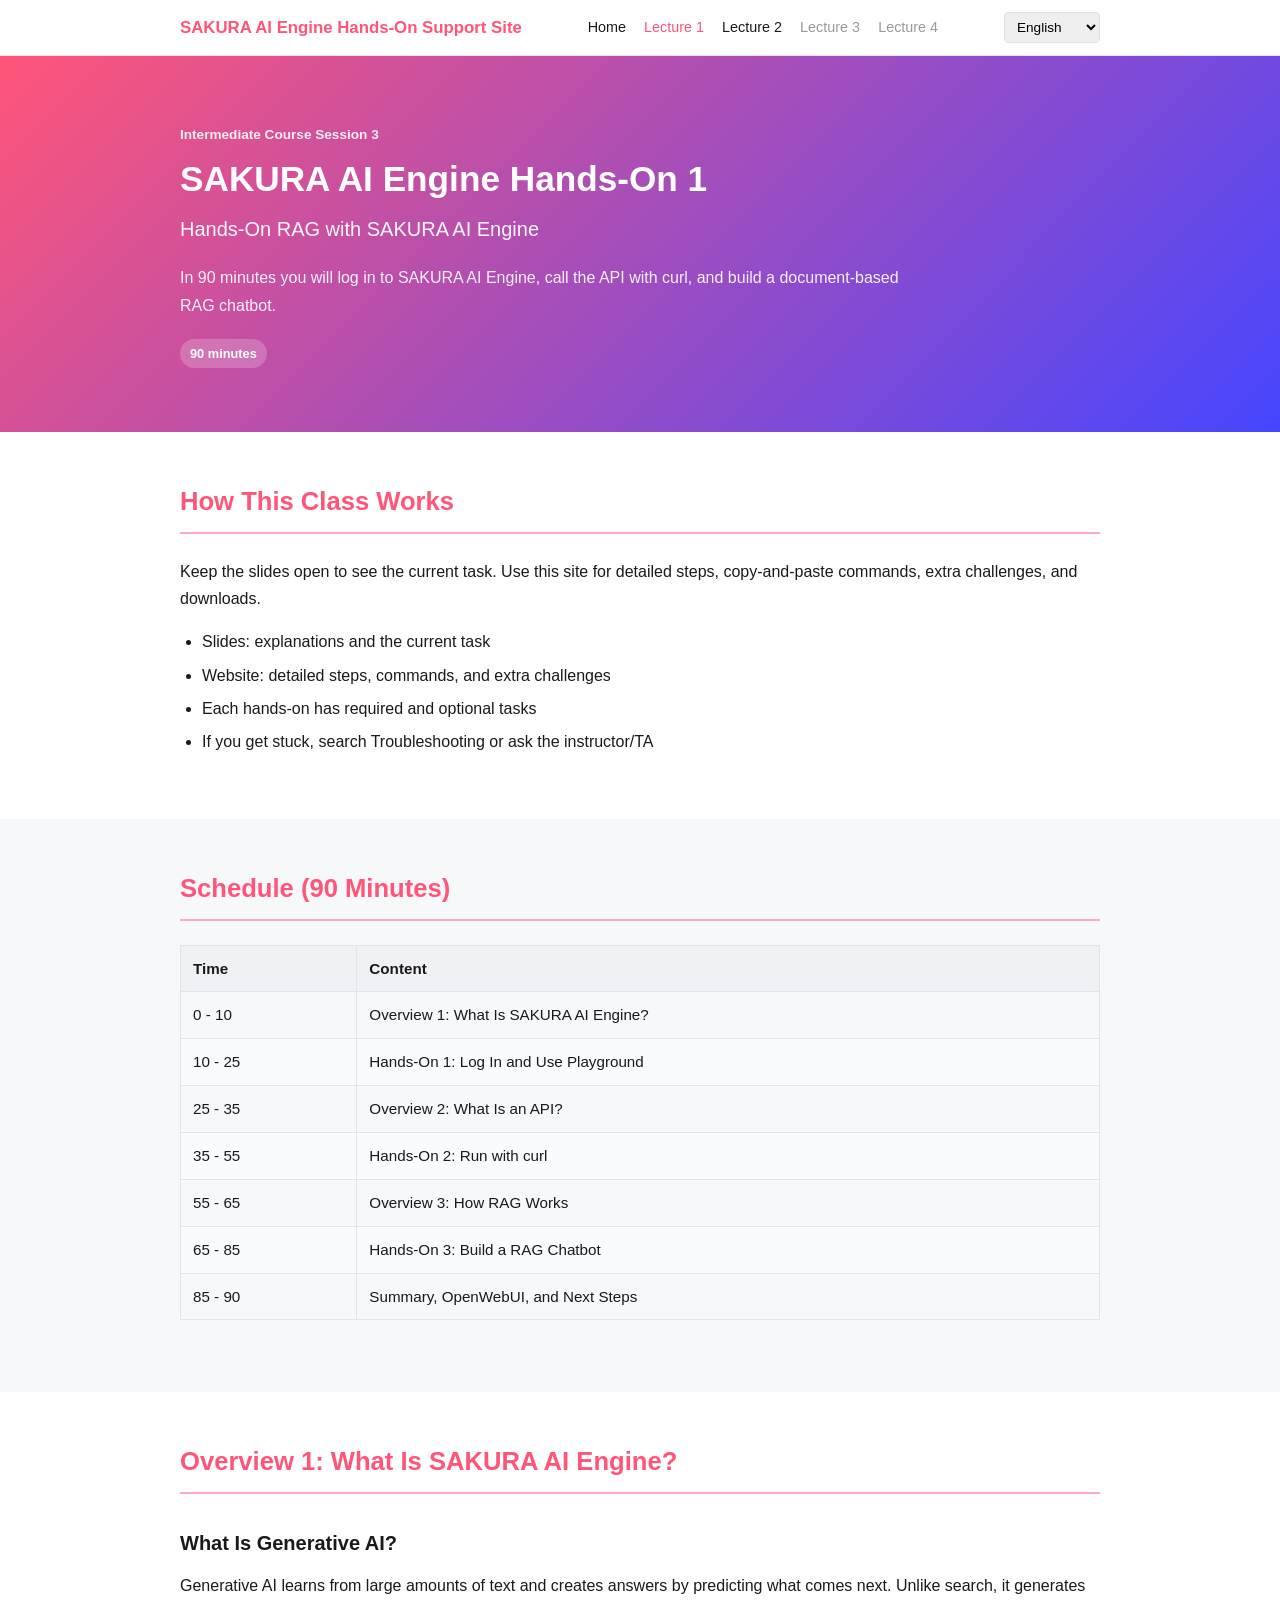
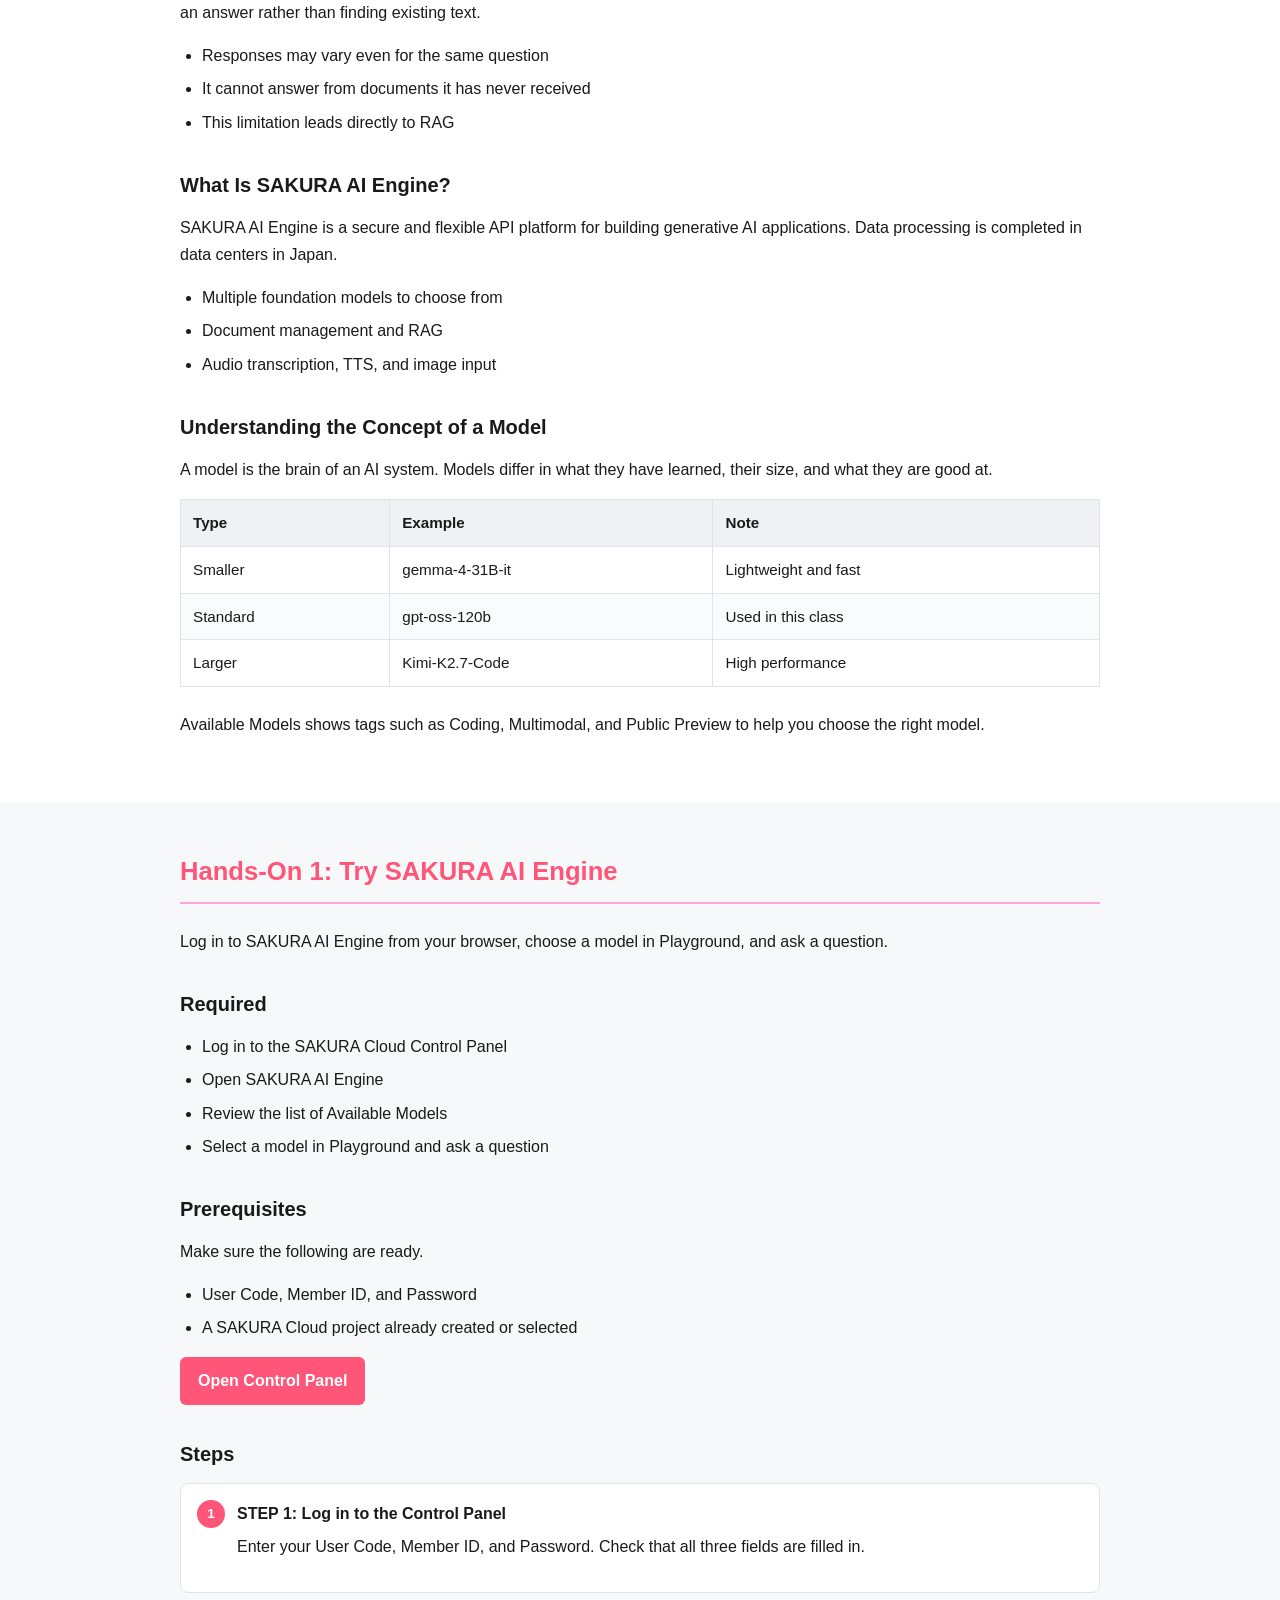
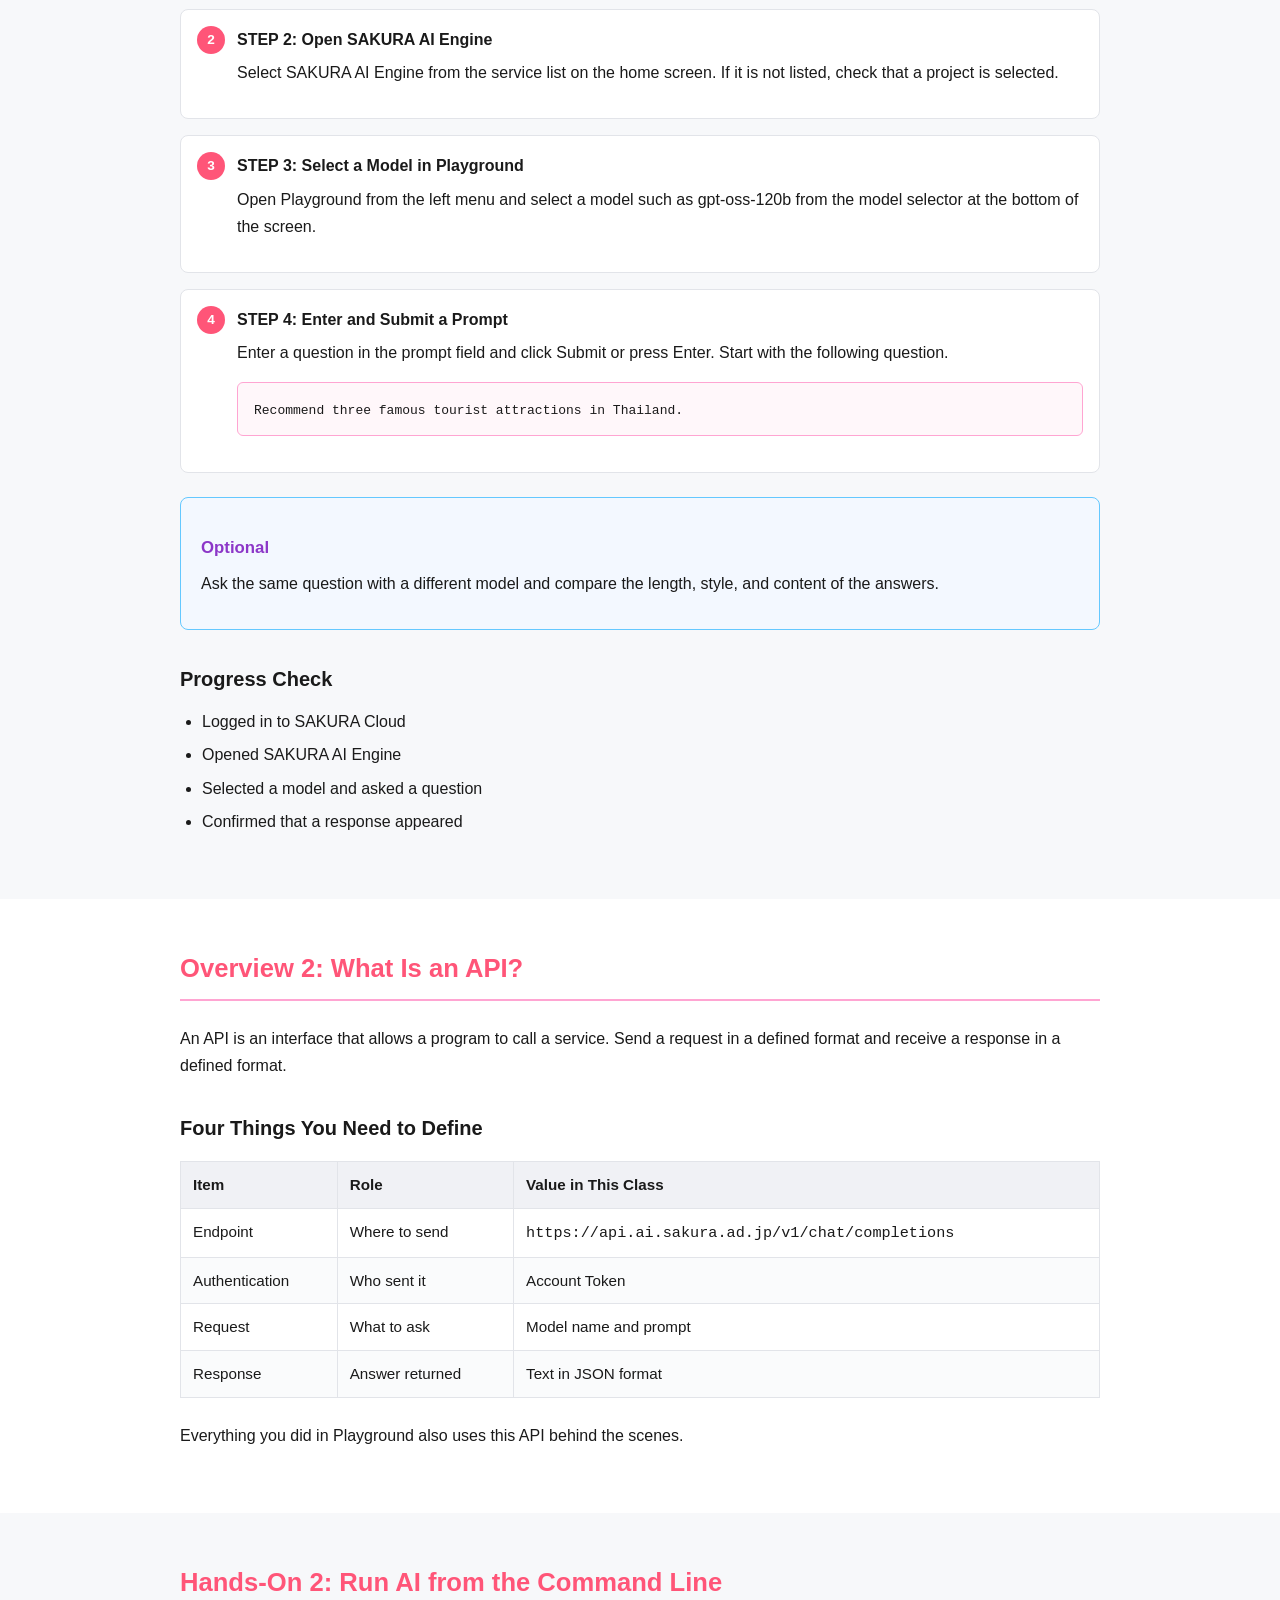
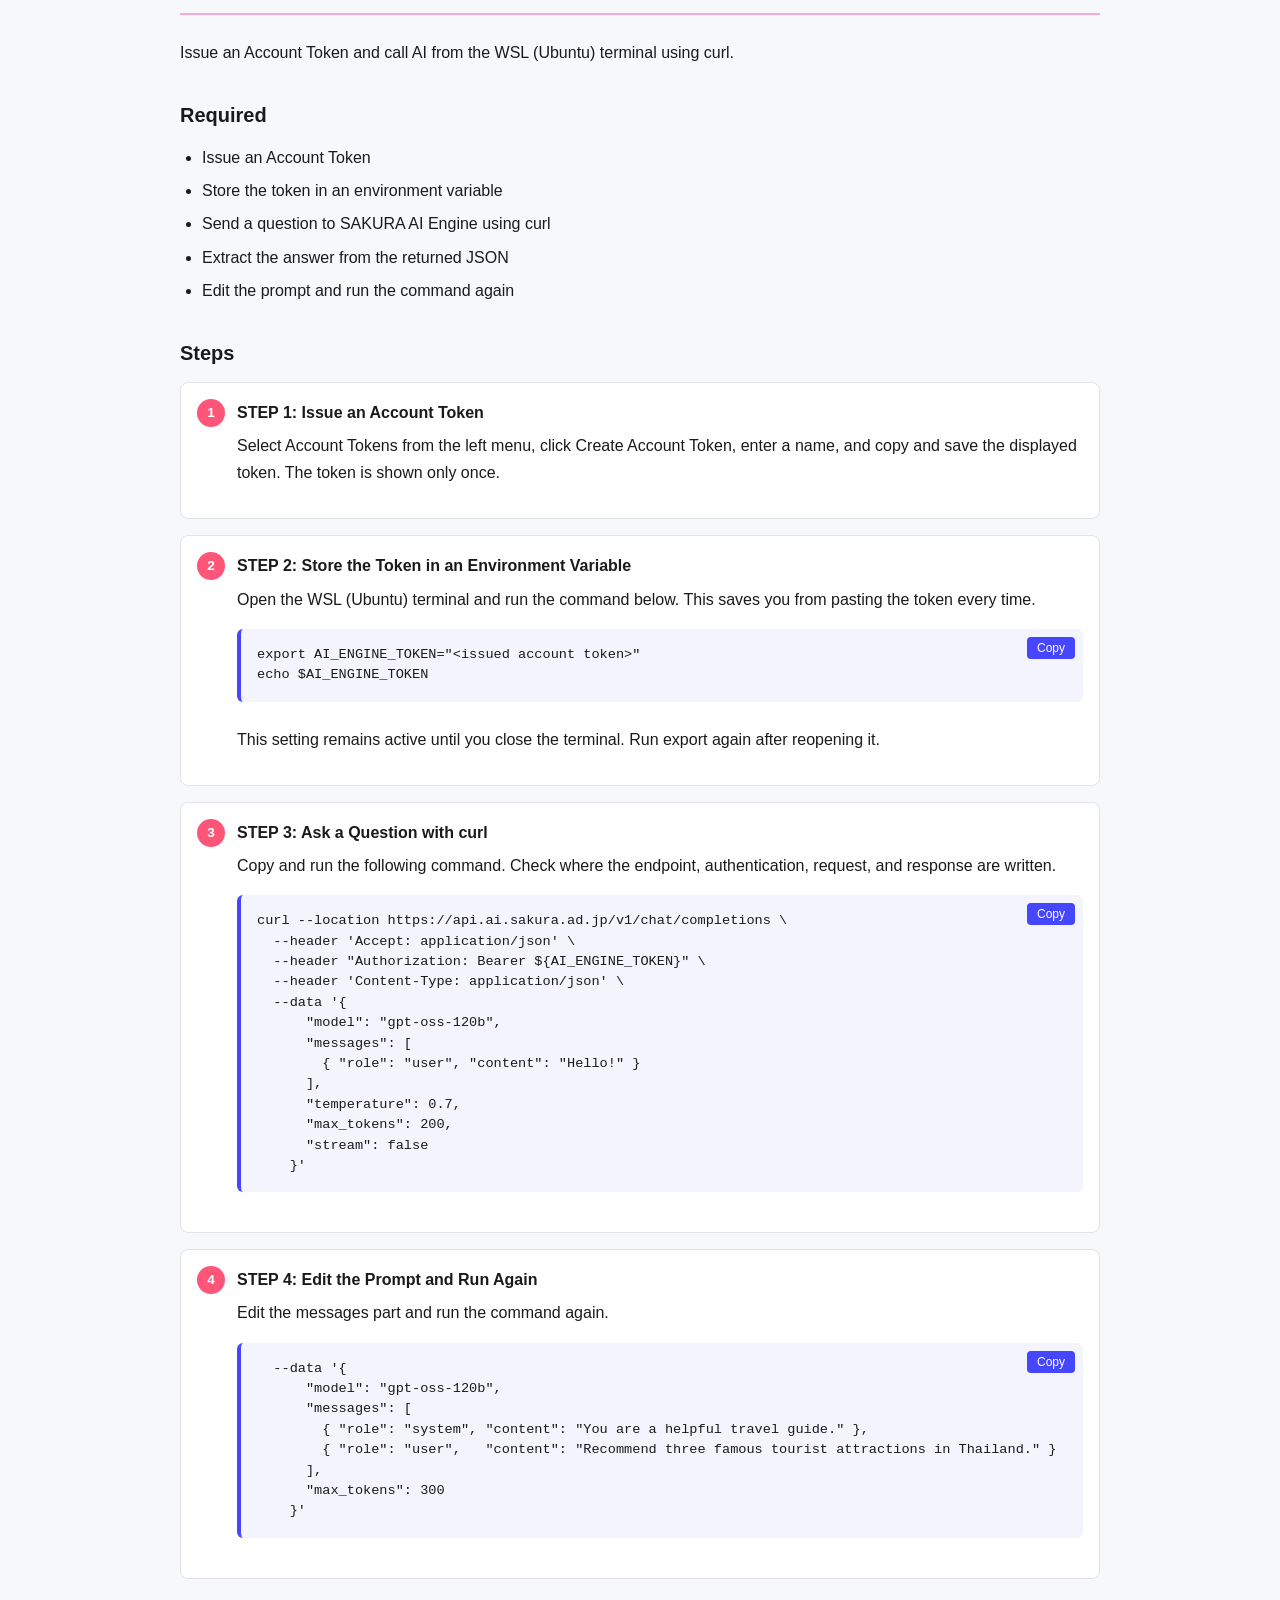
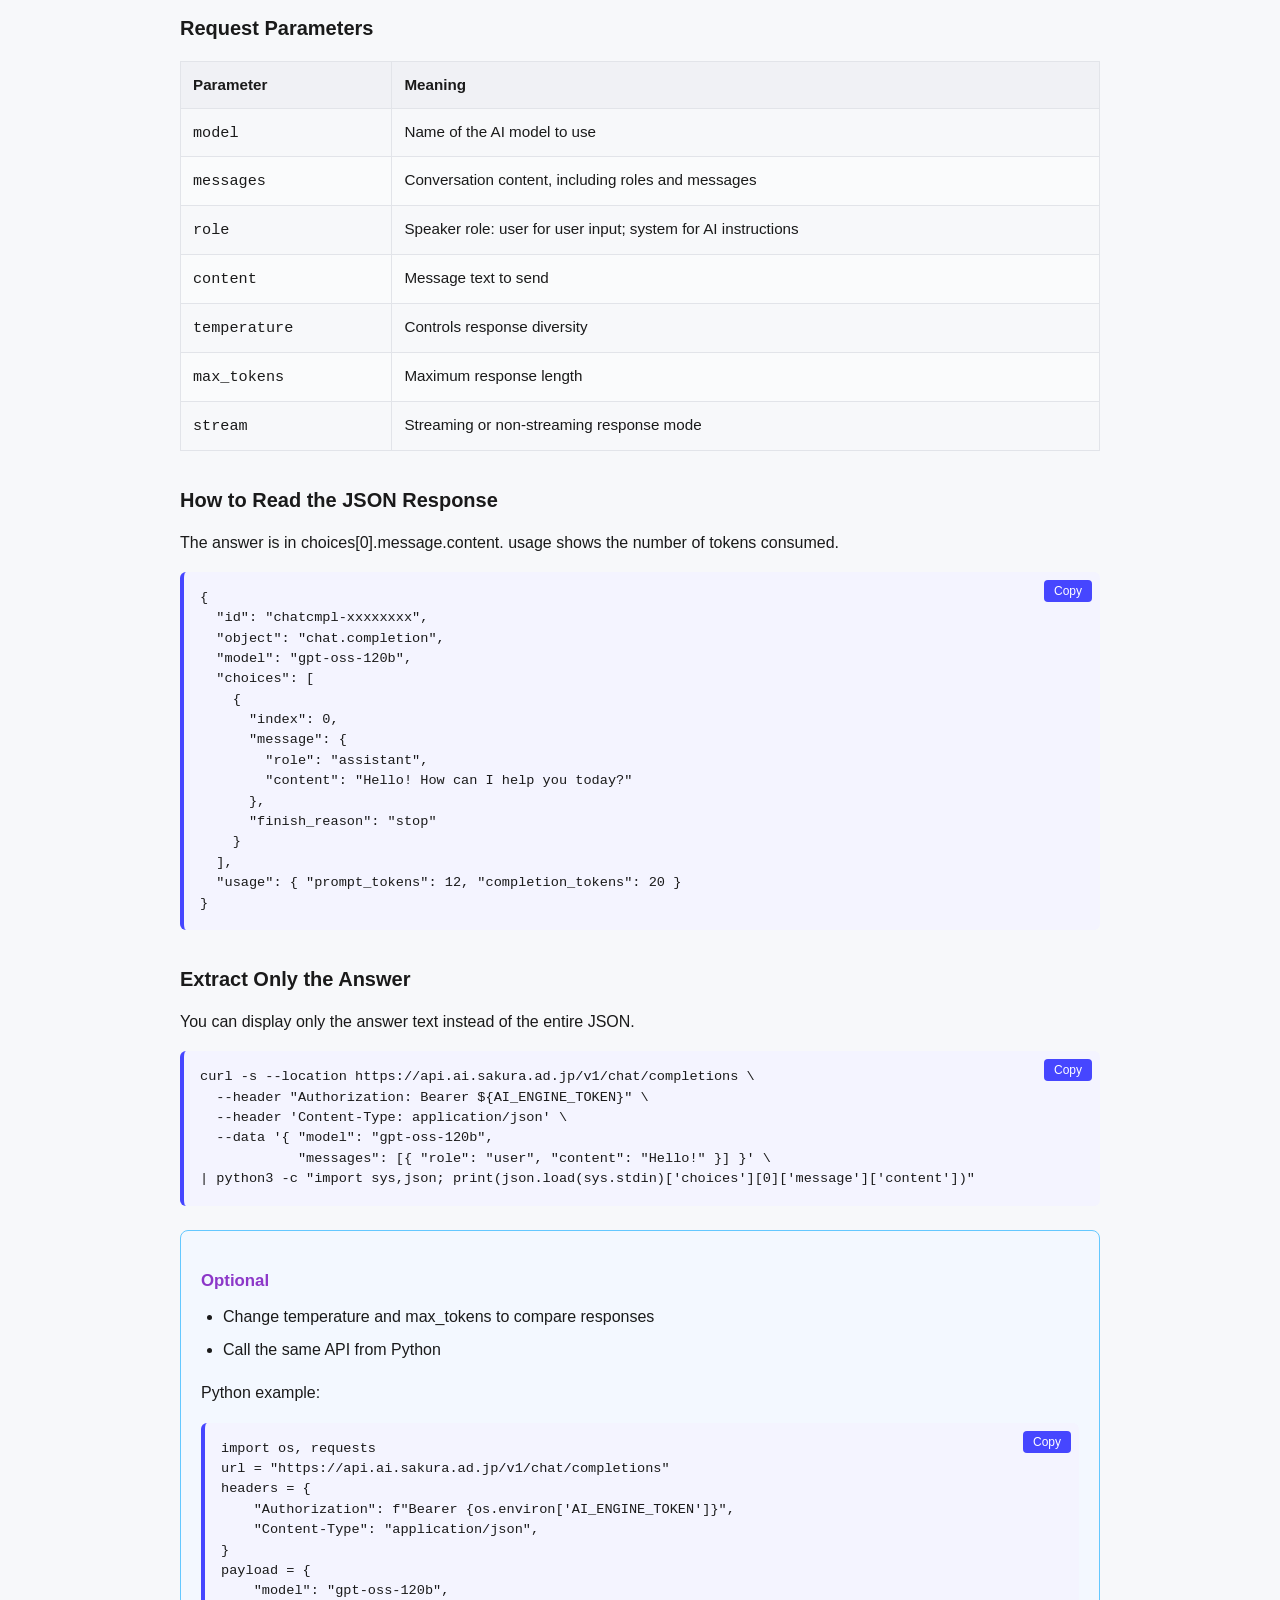
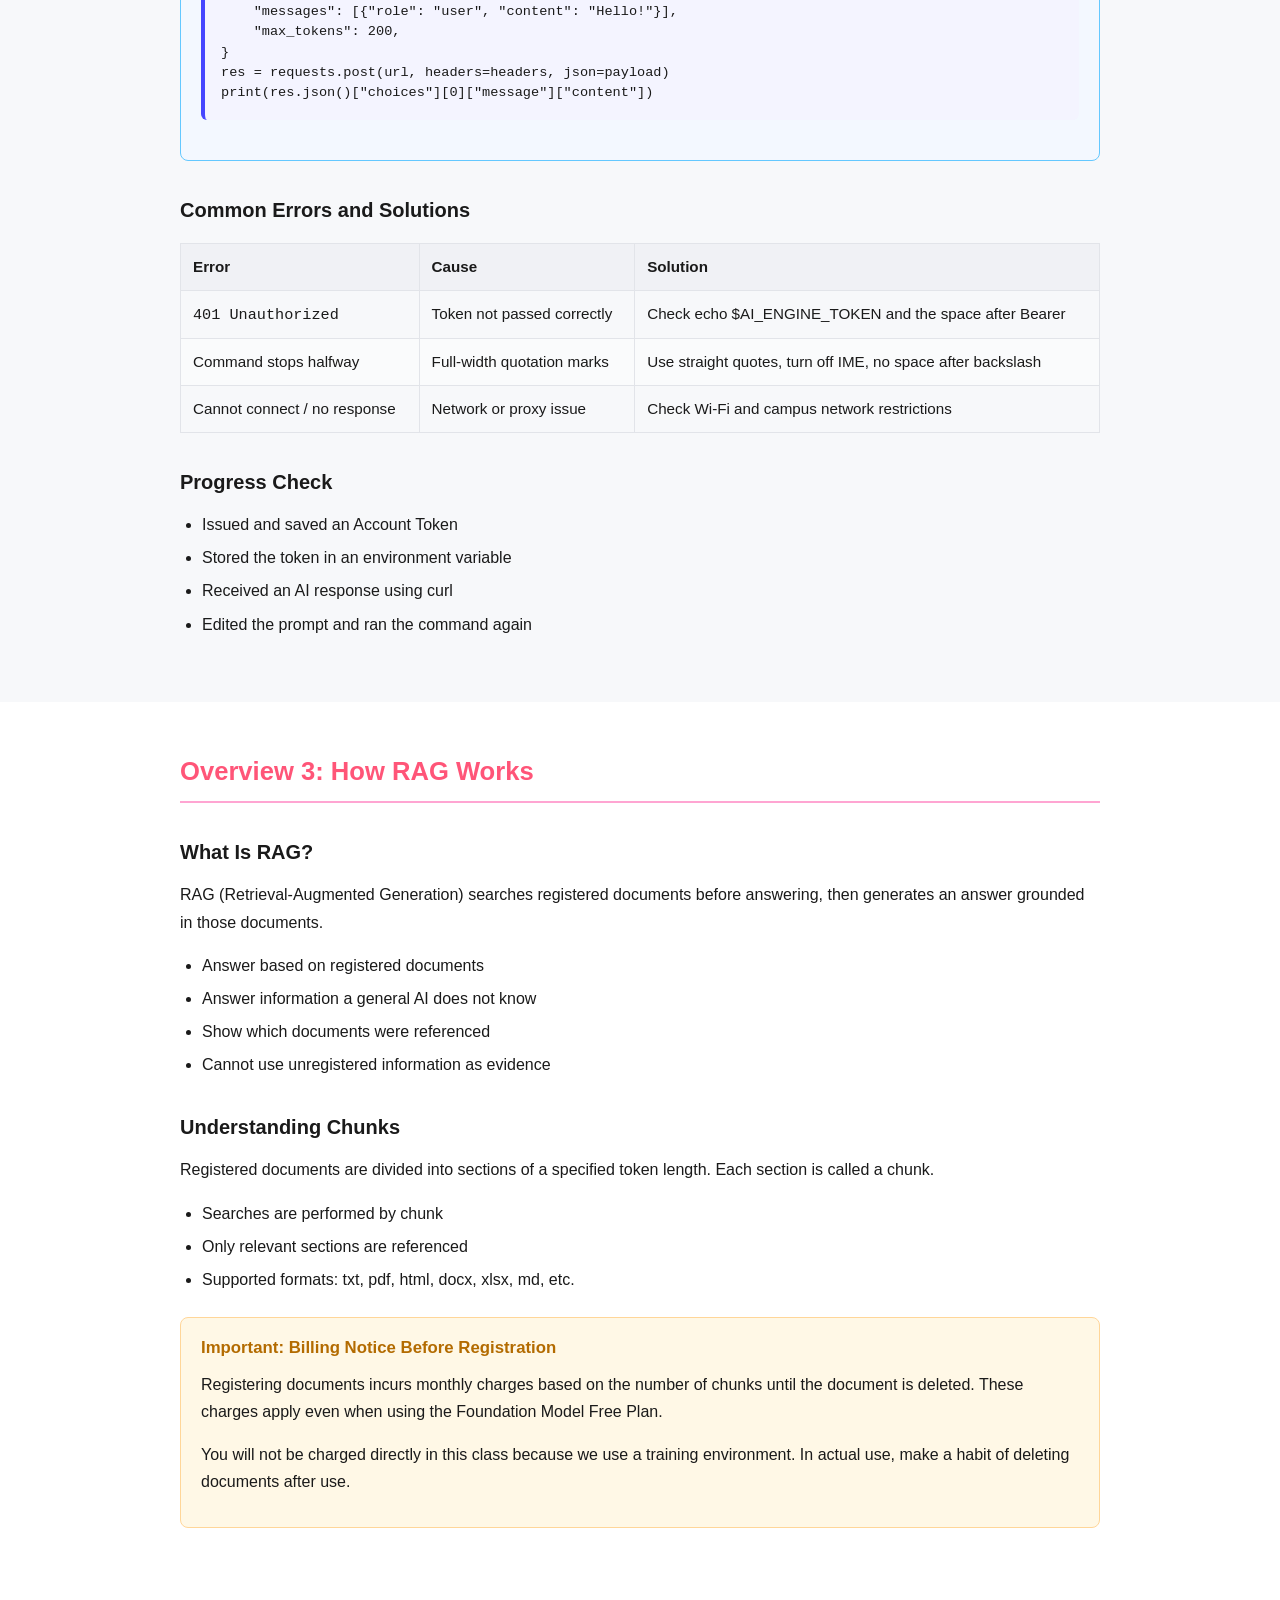
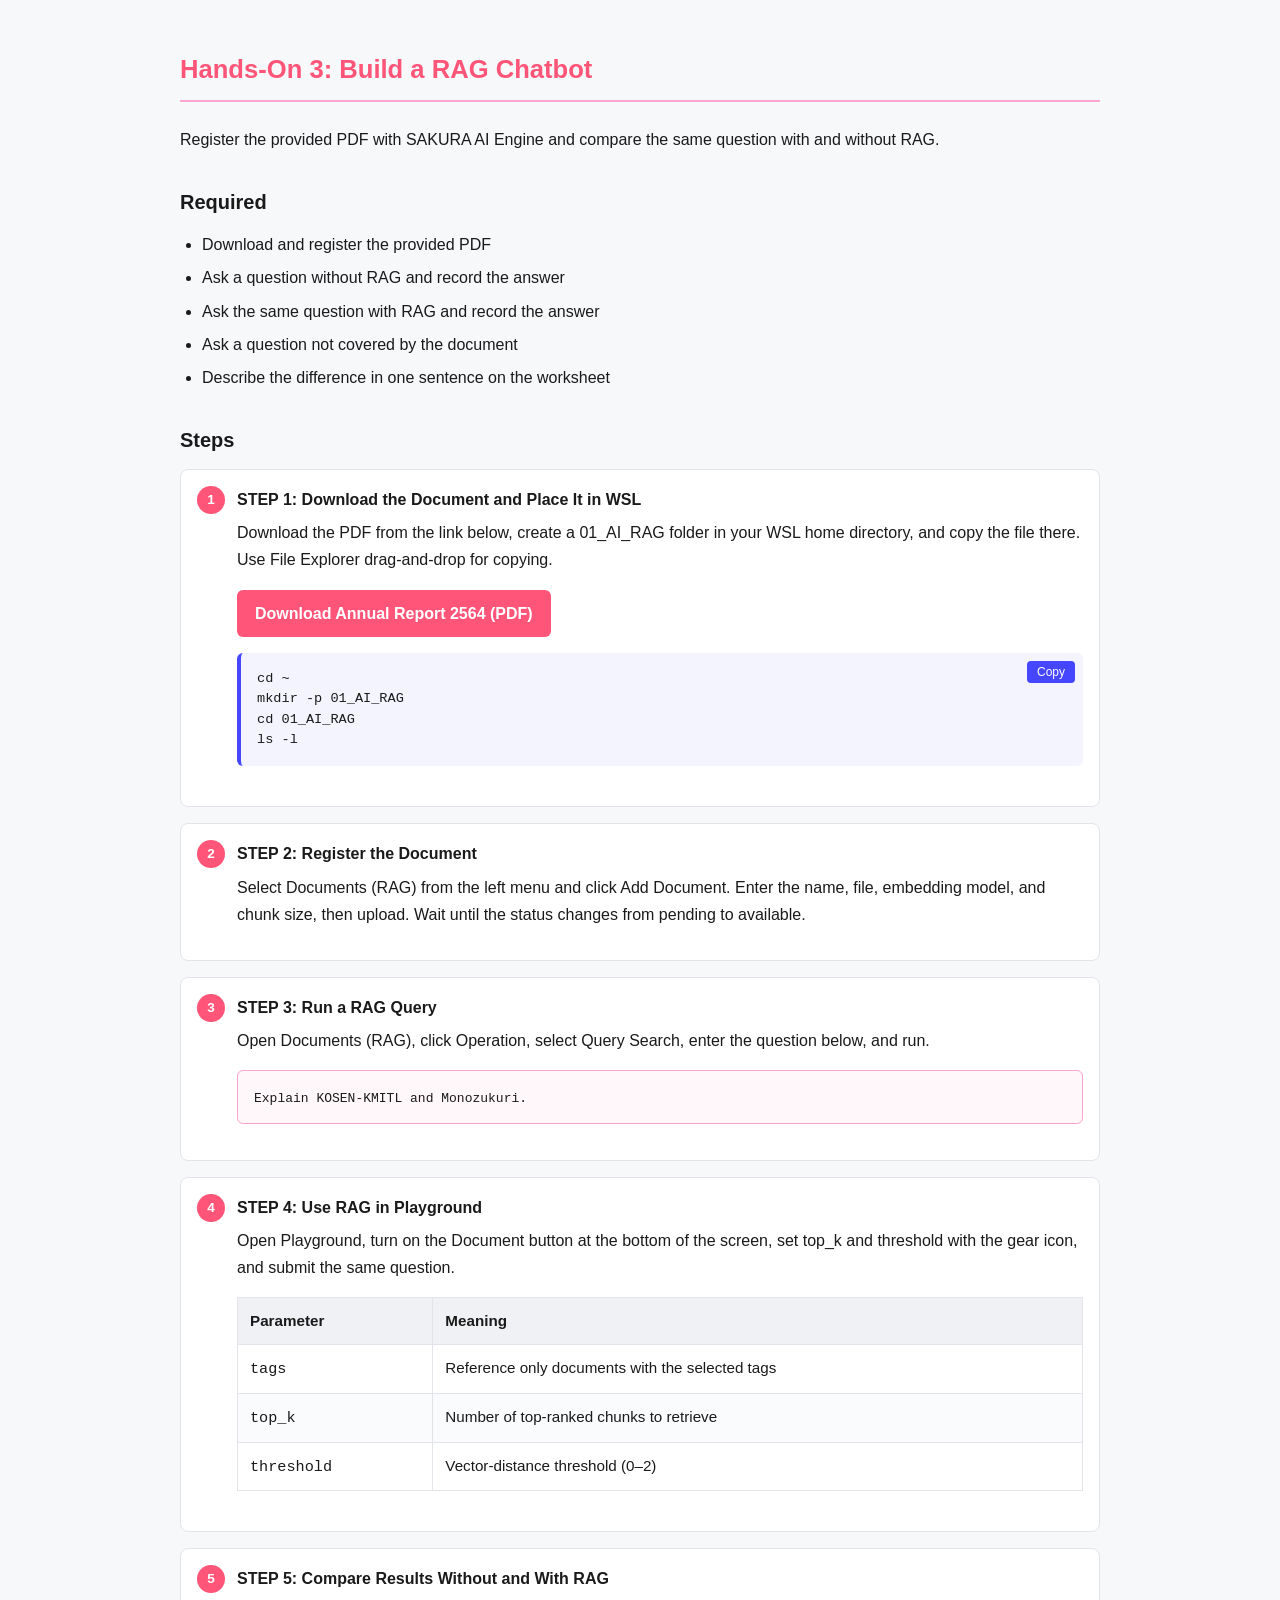
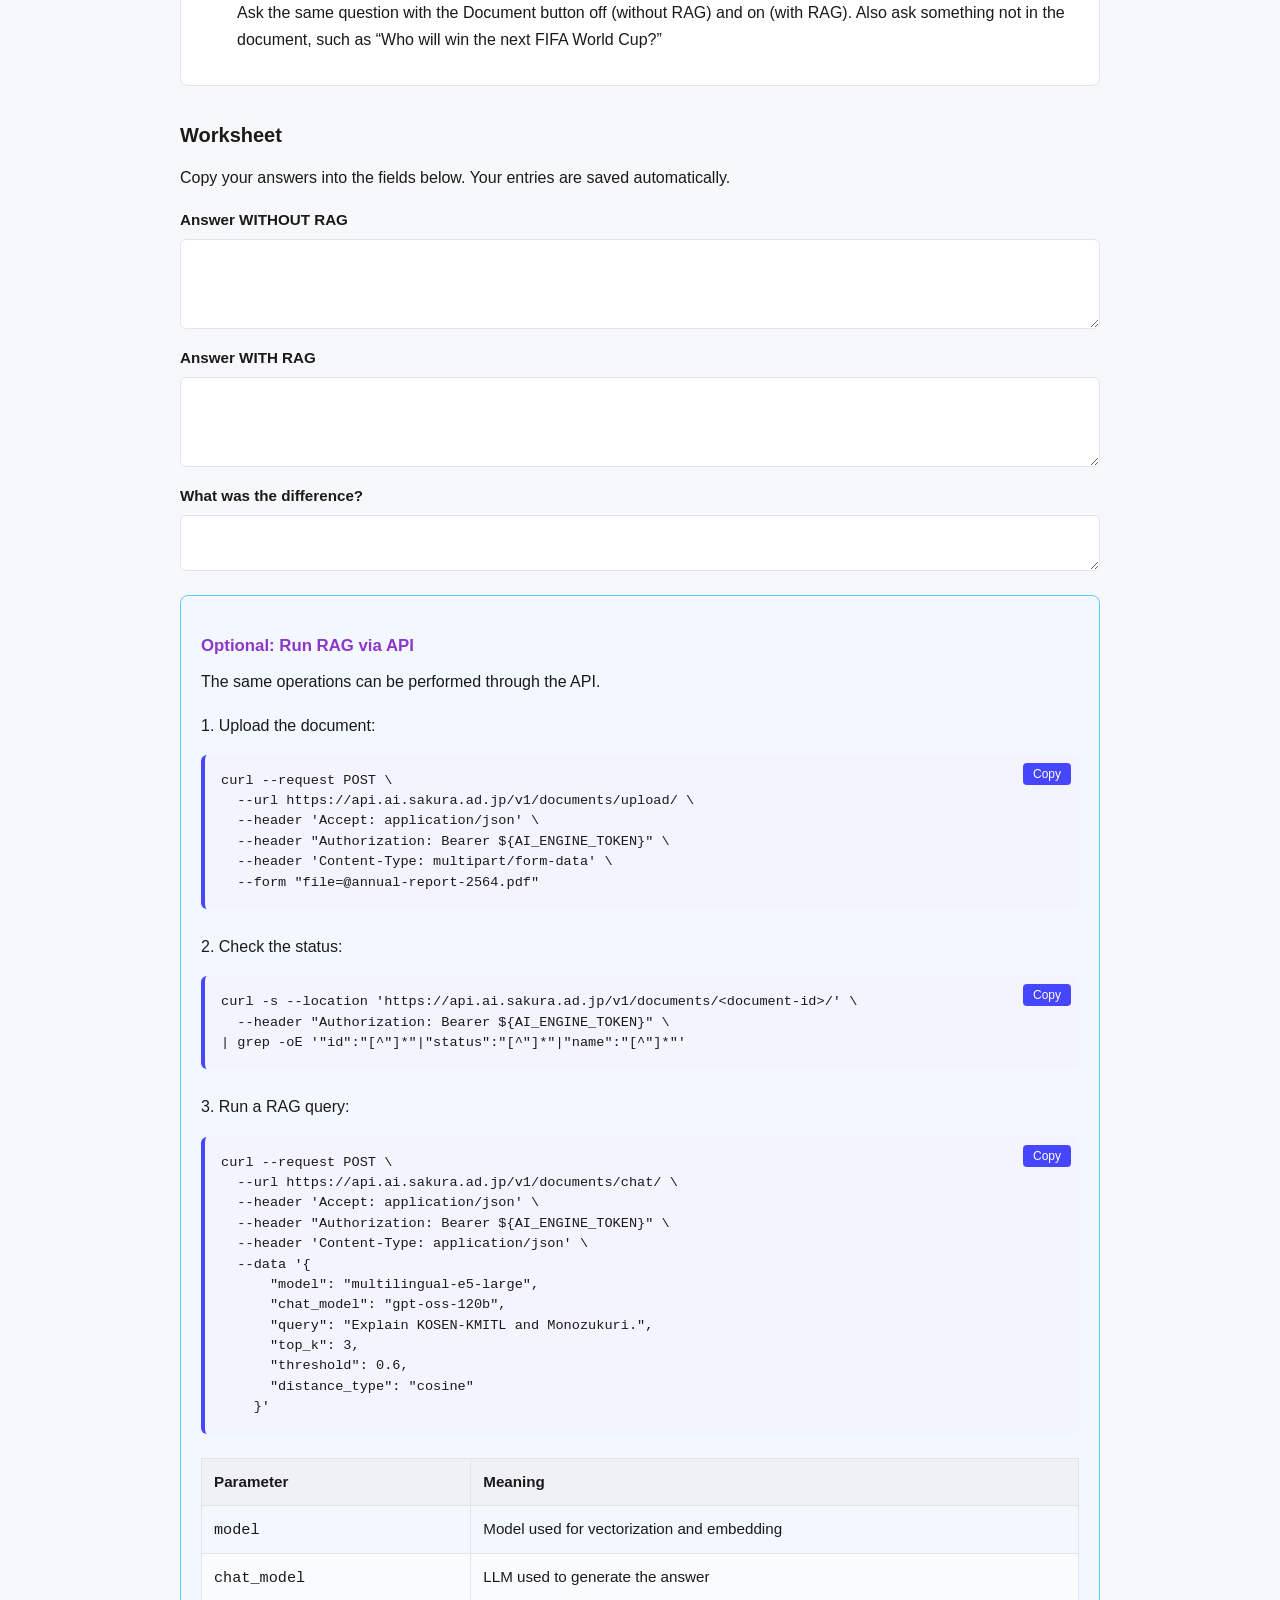
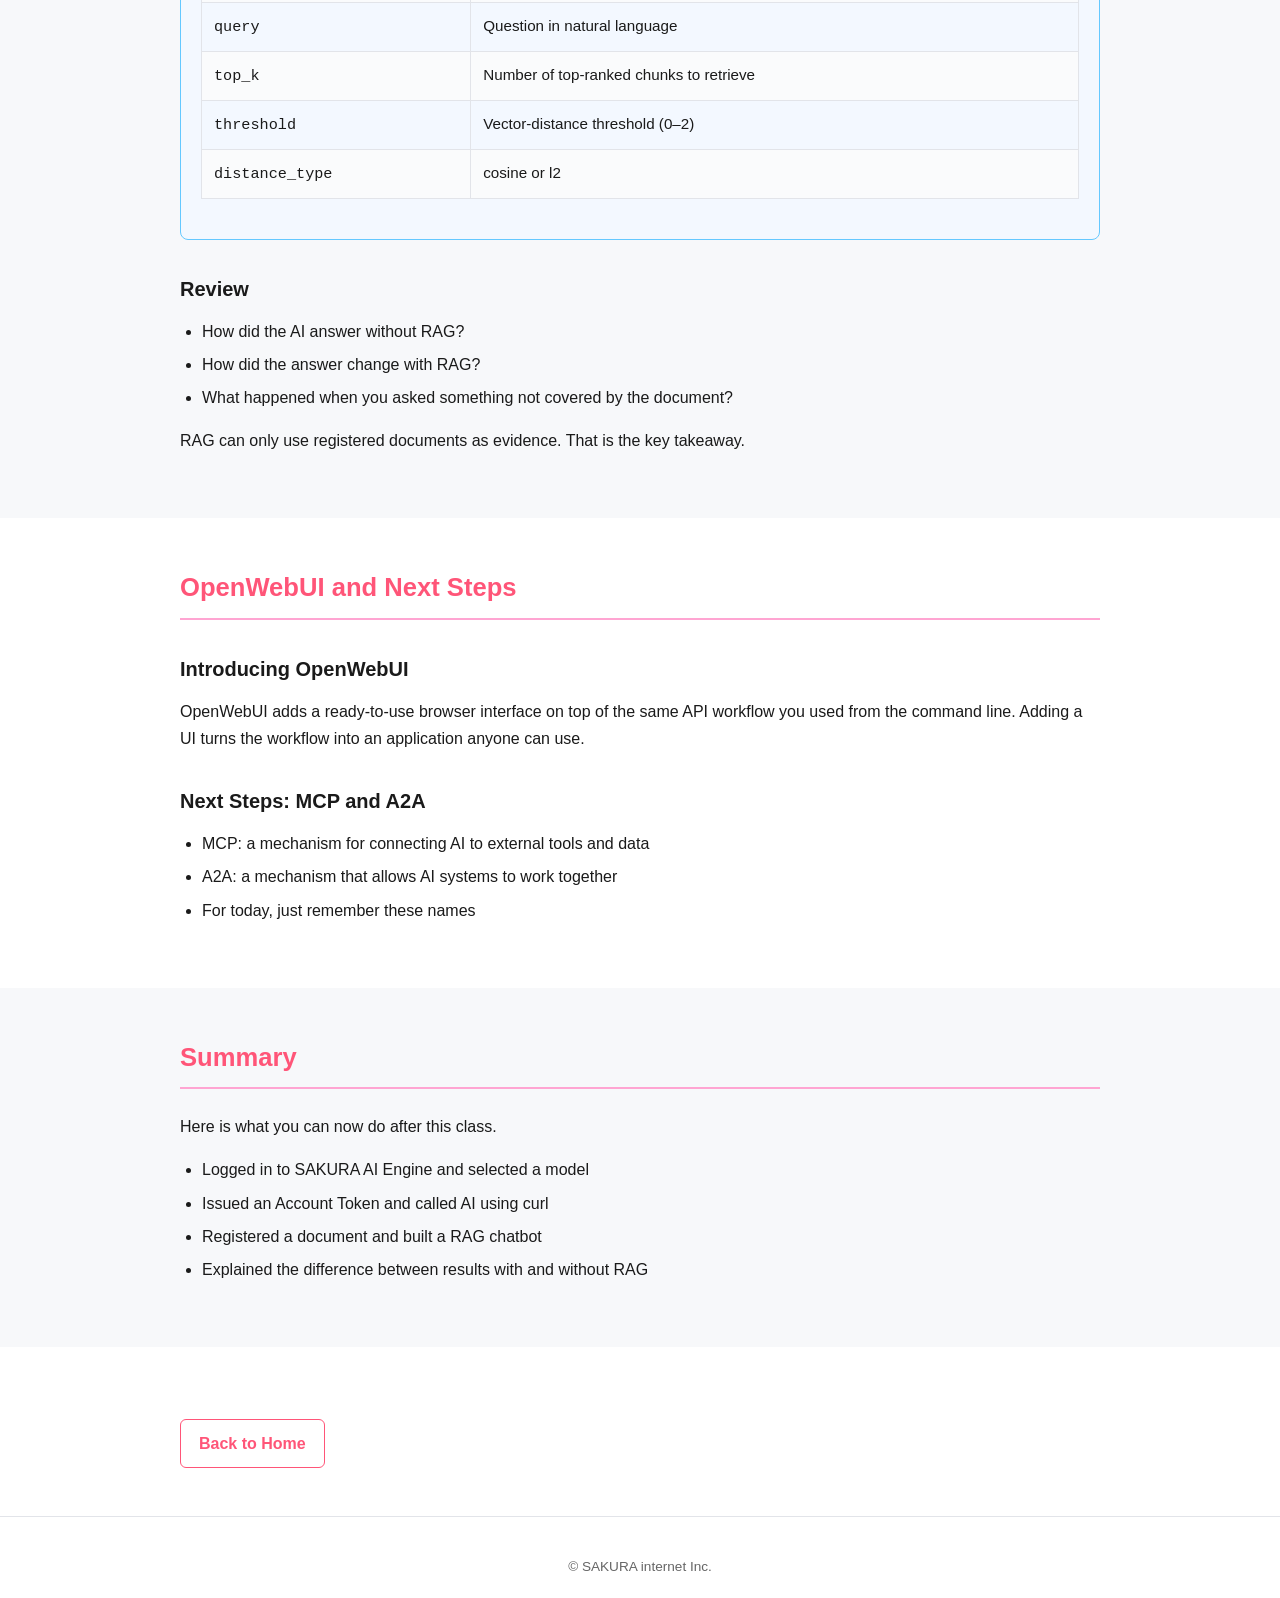
==== commit ee152694: "Add Lecture 2: speech transcription site and audio samples" ====
--- a/lecture01.html
+++ b/lecture01.html
@@ -13,7 +13,7 @@
     <nav class="main-nav">
       <a href="index.html" class=" " data-i18n="nav.home">Home</a>
       <a href="lecture01.html" class="active " data-i18n="nav.lecture1">Lecture 1</a>
-      <a href="#" class=" disabled" data-i18n="nav.lecture2">Lecture 2</a>
+      <a href="lecture02.html" class=" " data-i18n="nav.lecture2">Lecture 2</a>
       <a href="#" class=" disabled" data-i18n="nav.lecture3">Lecture 3</a>
       <a href="#" class=" disabled" data-i18n="nav.lecture4">Lecture 4</a>
     </nav>
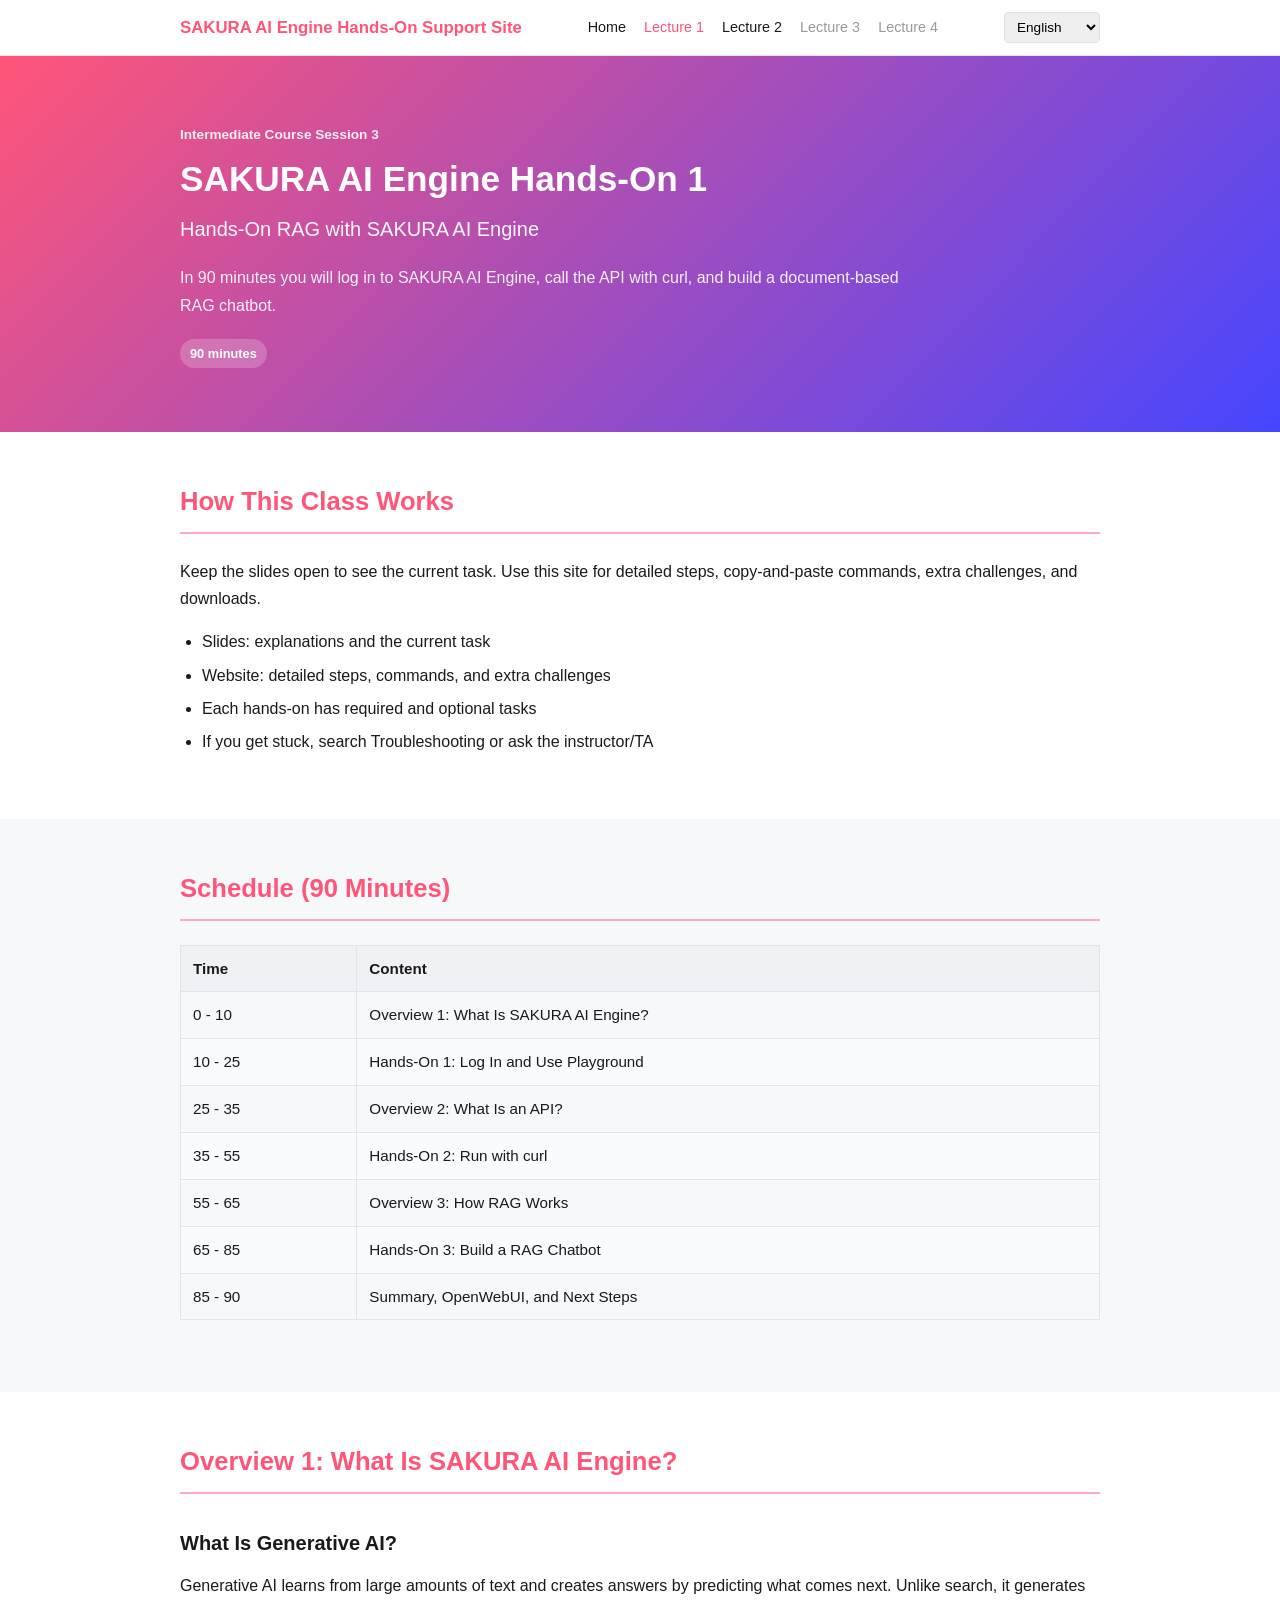
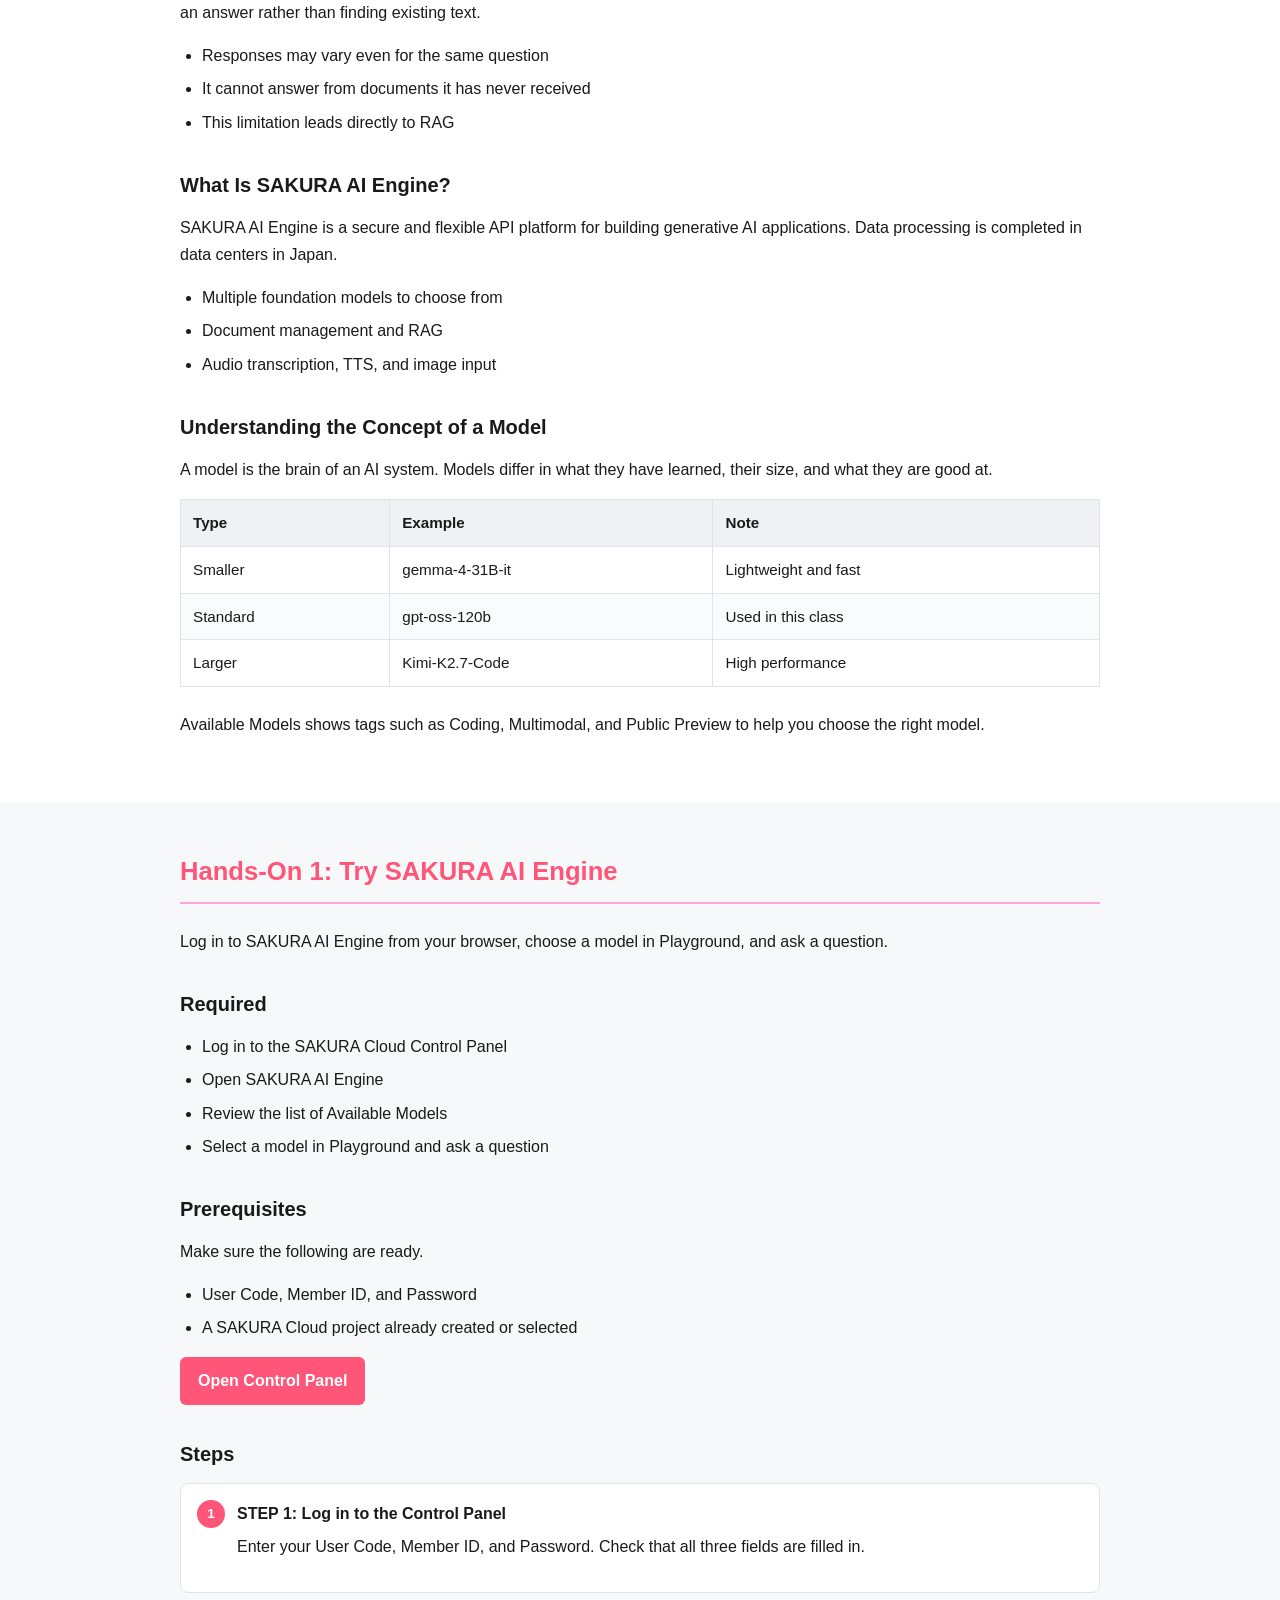
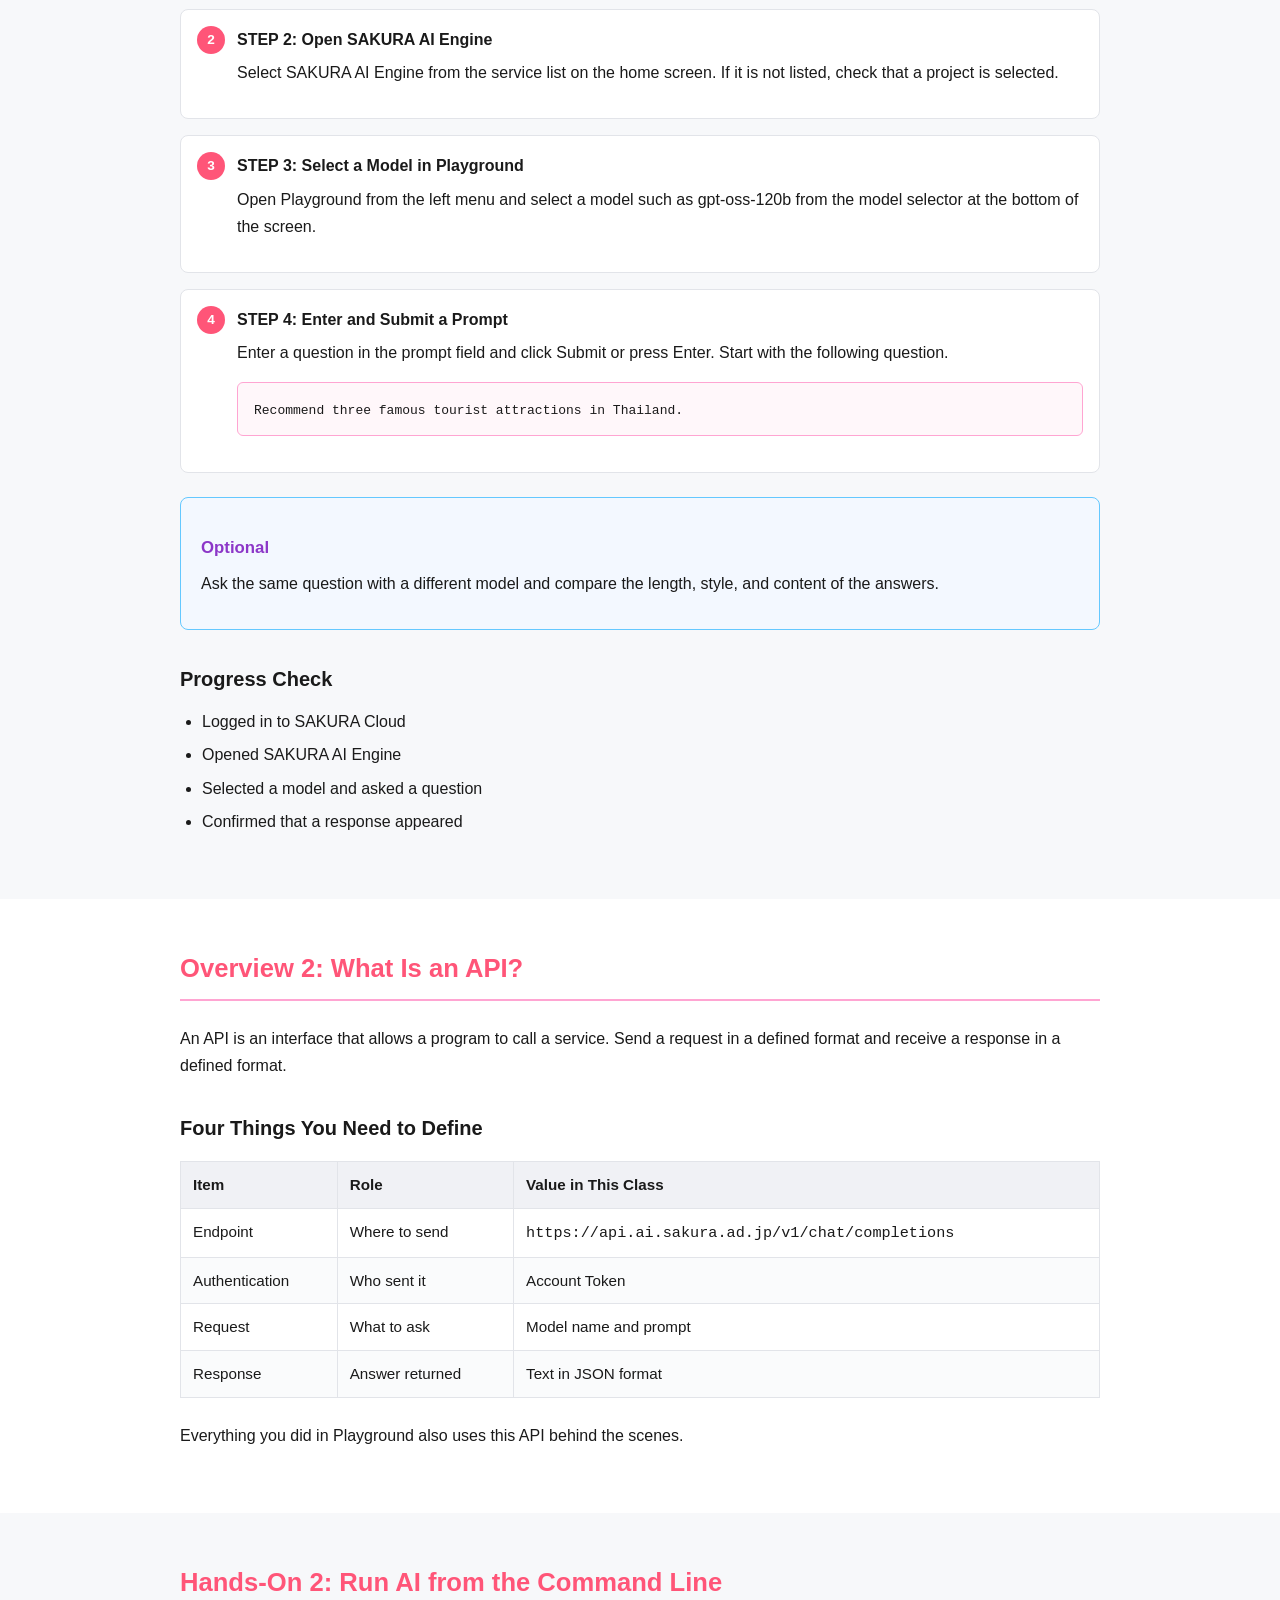
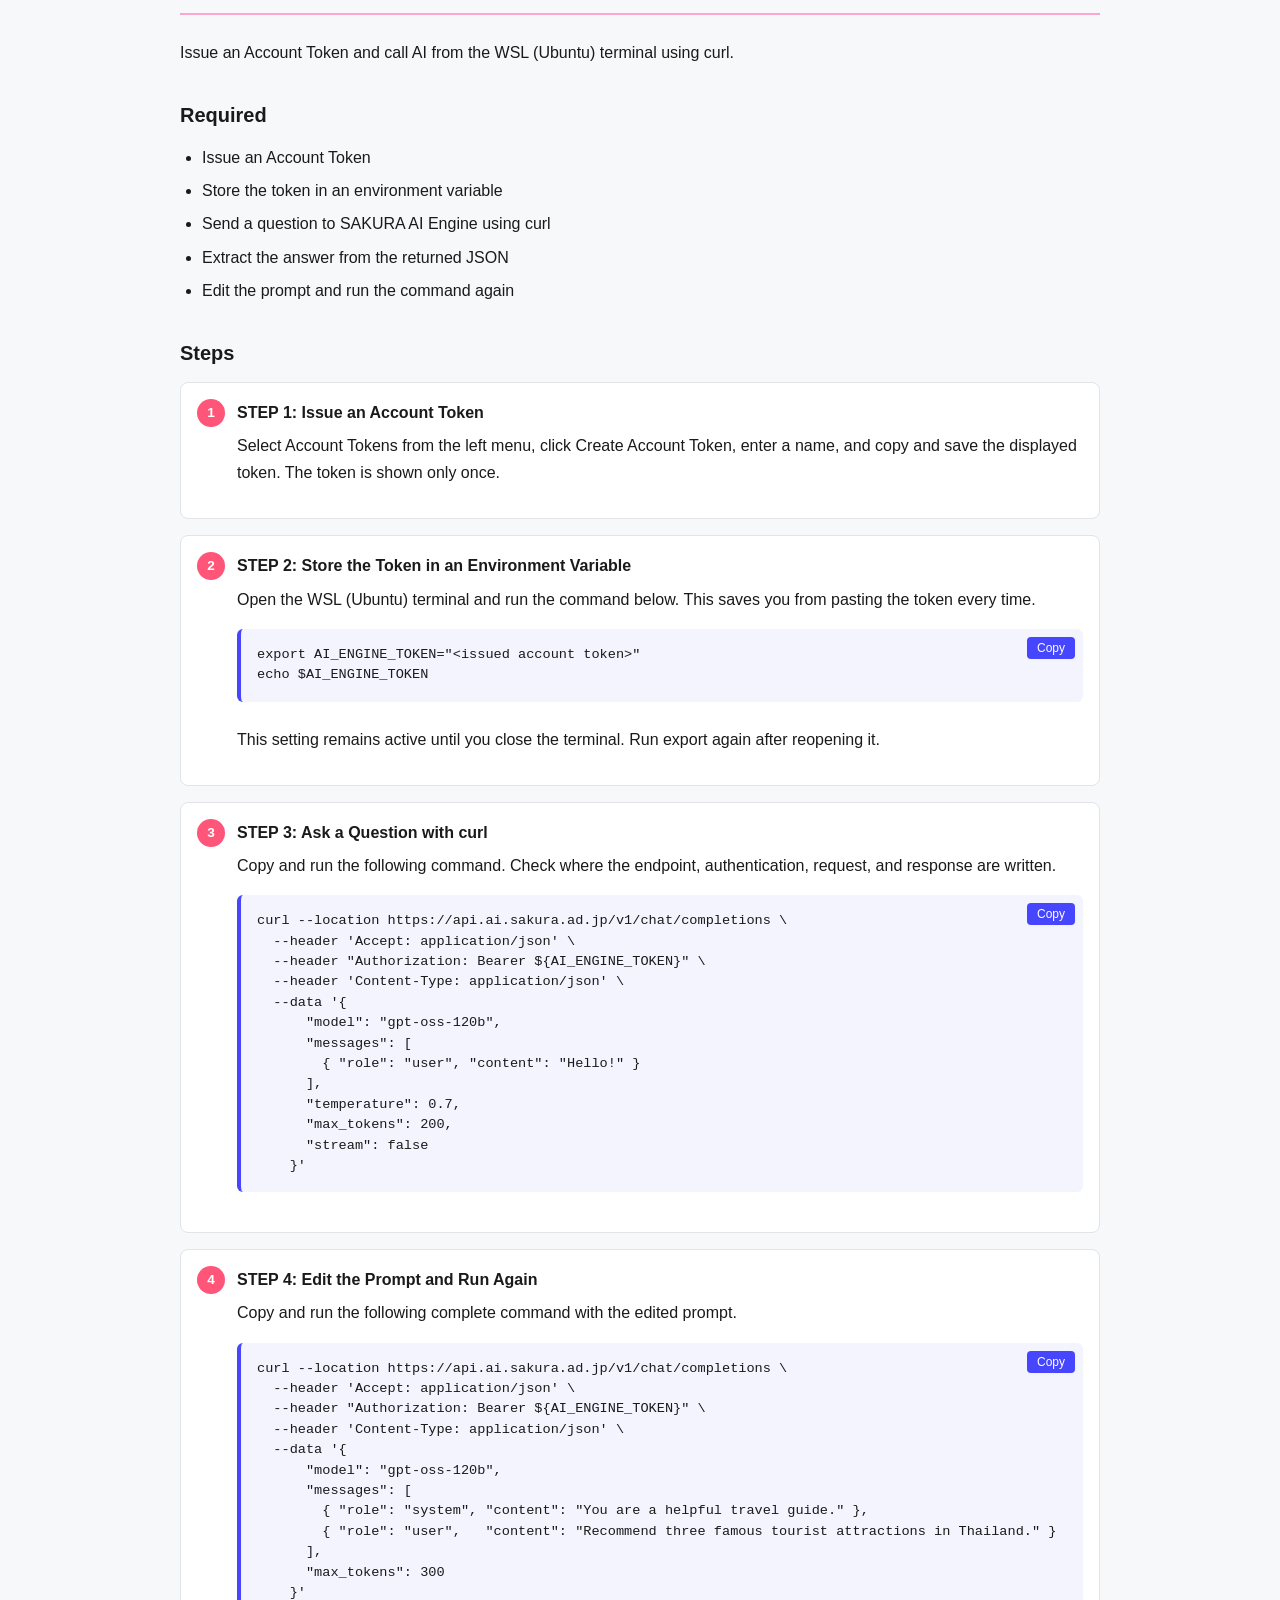
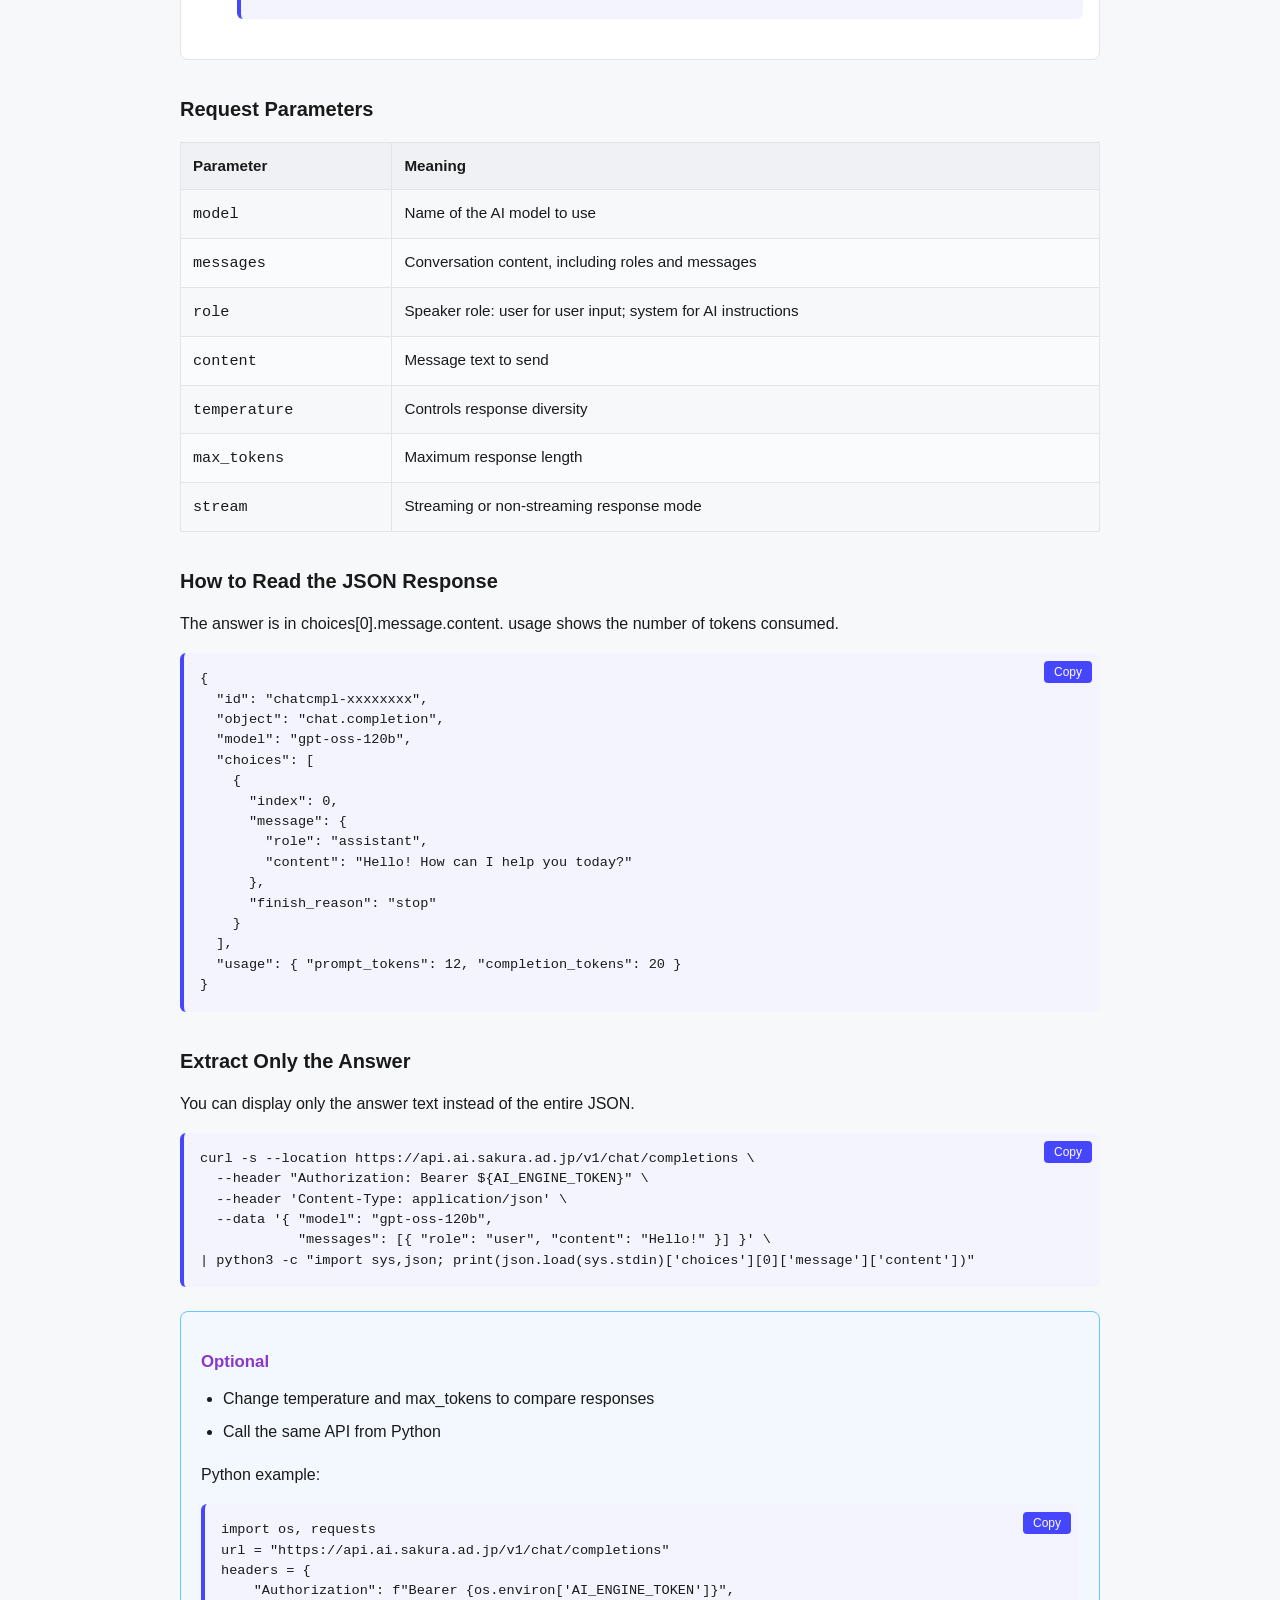
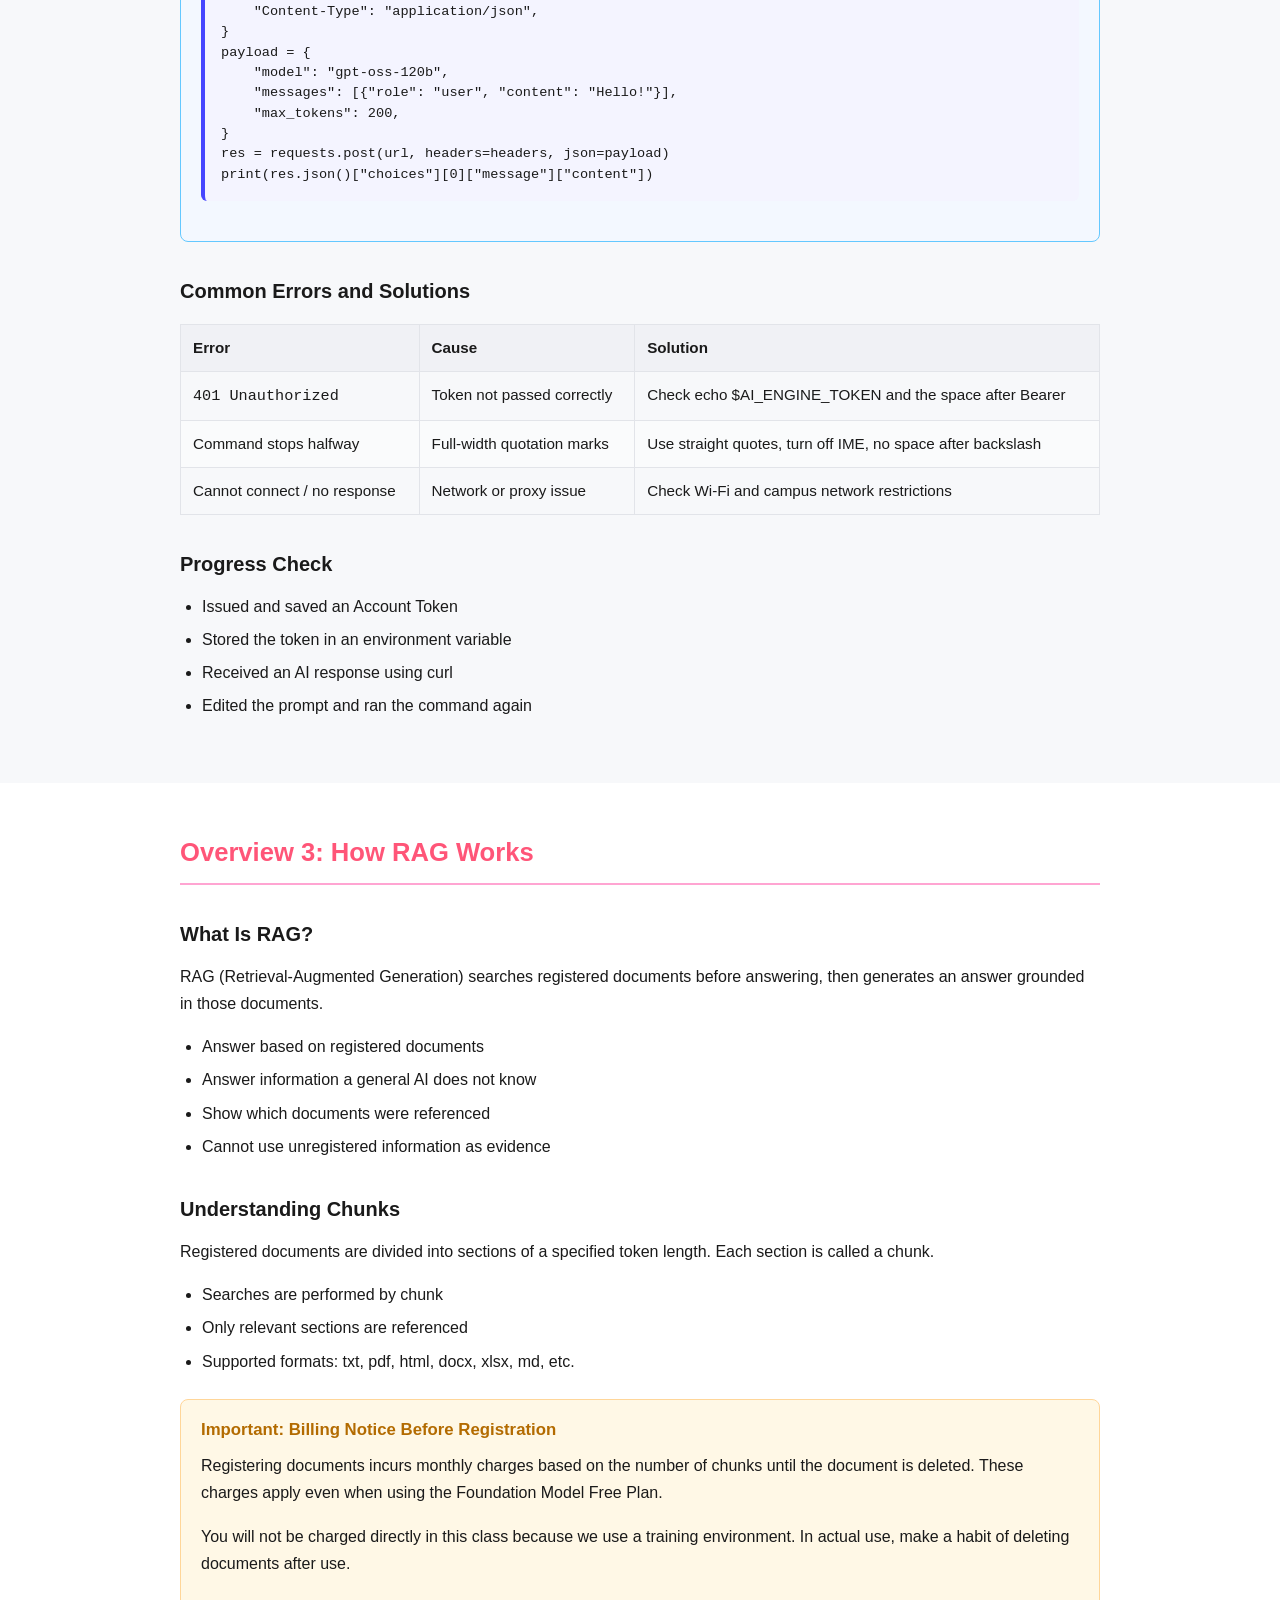
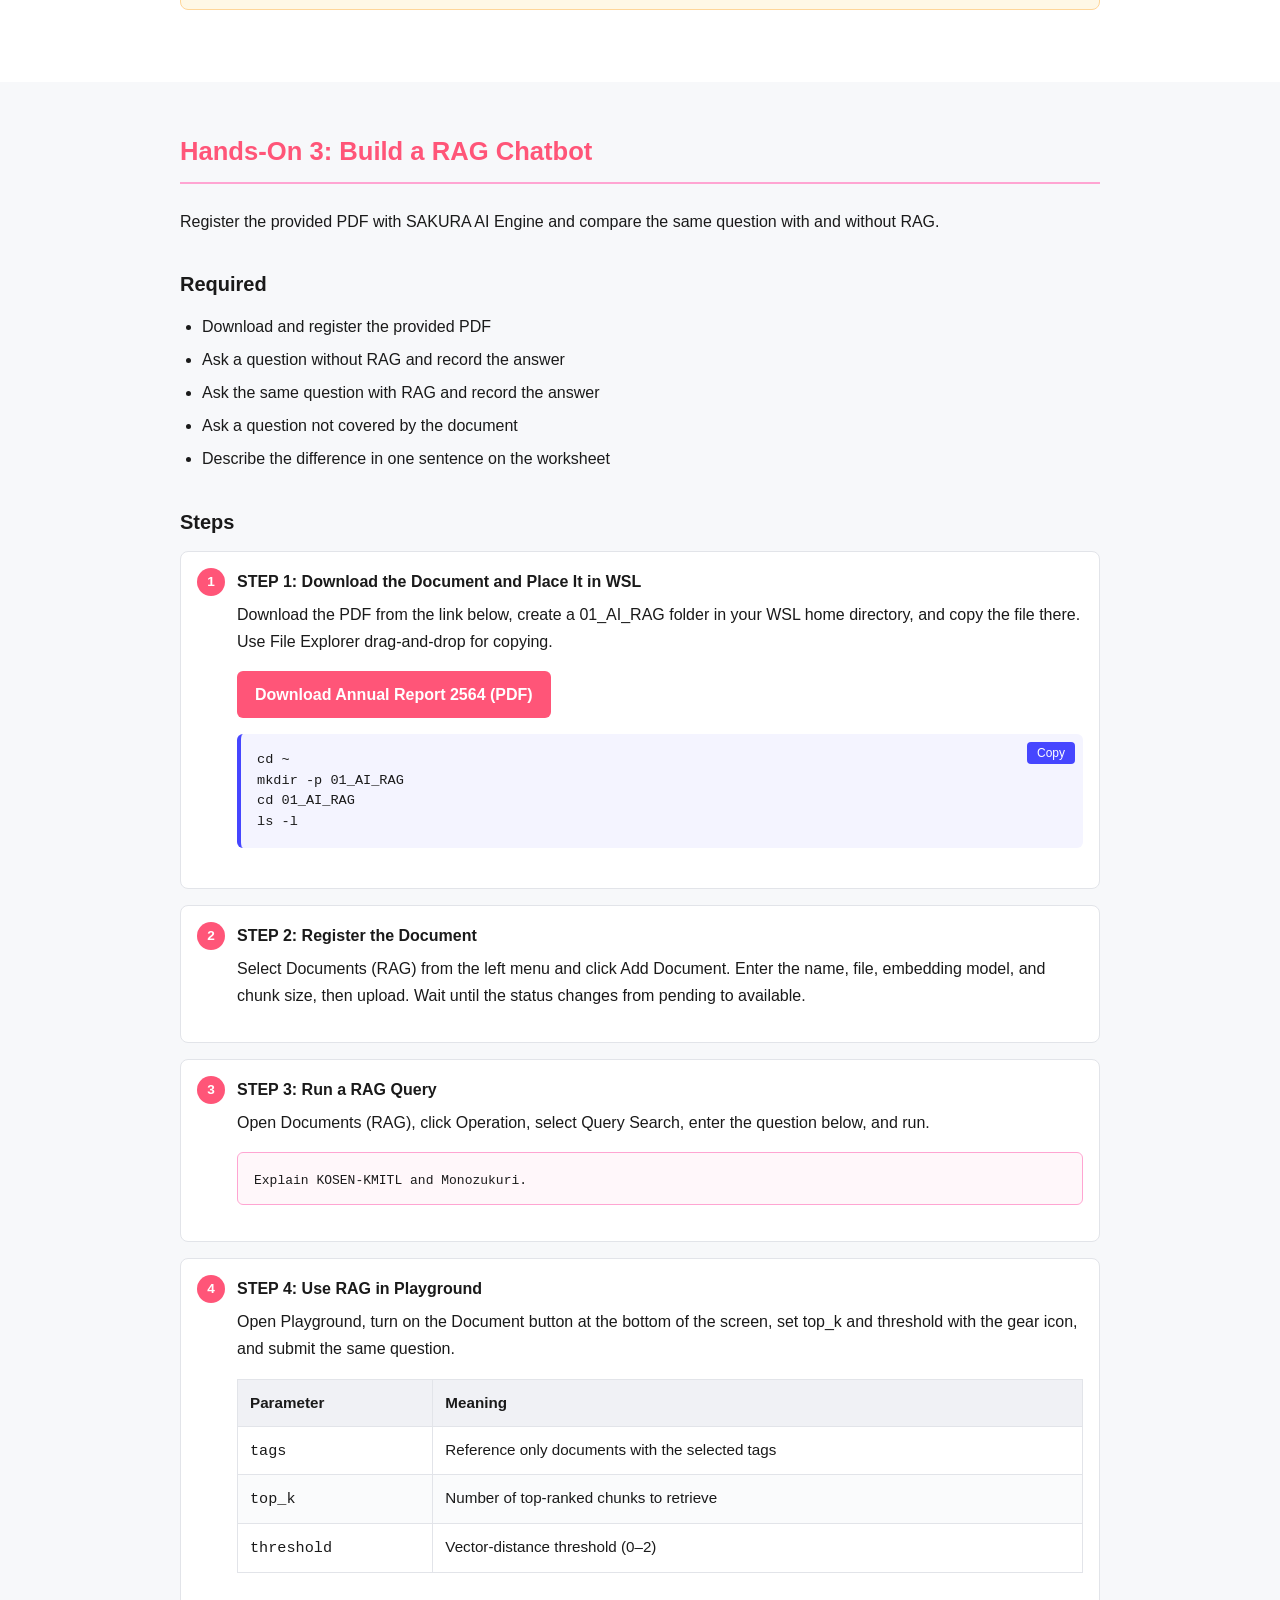
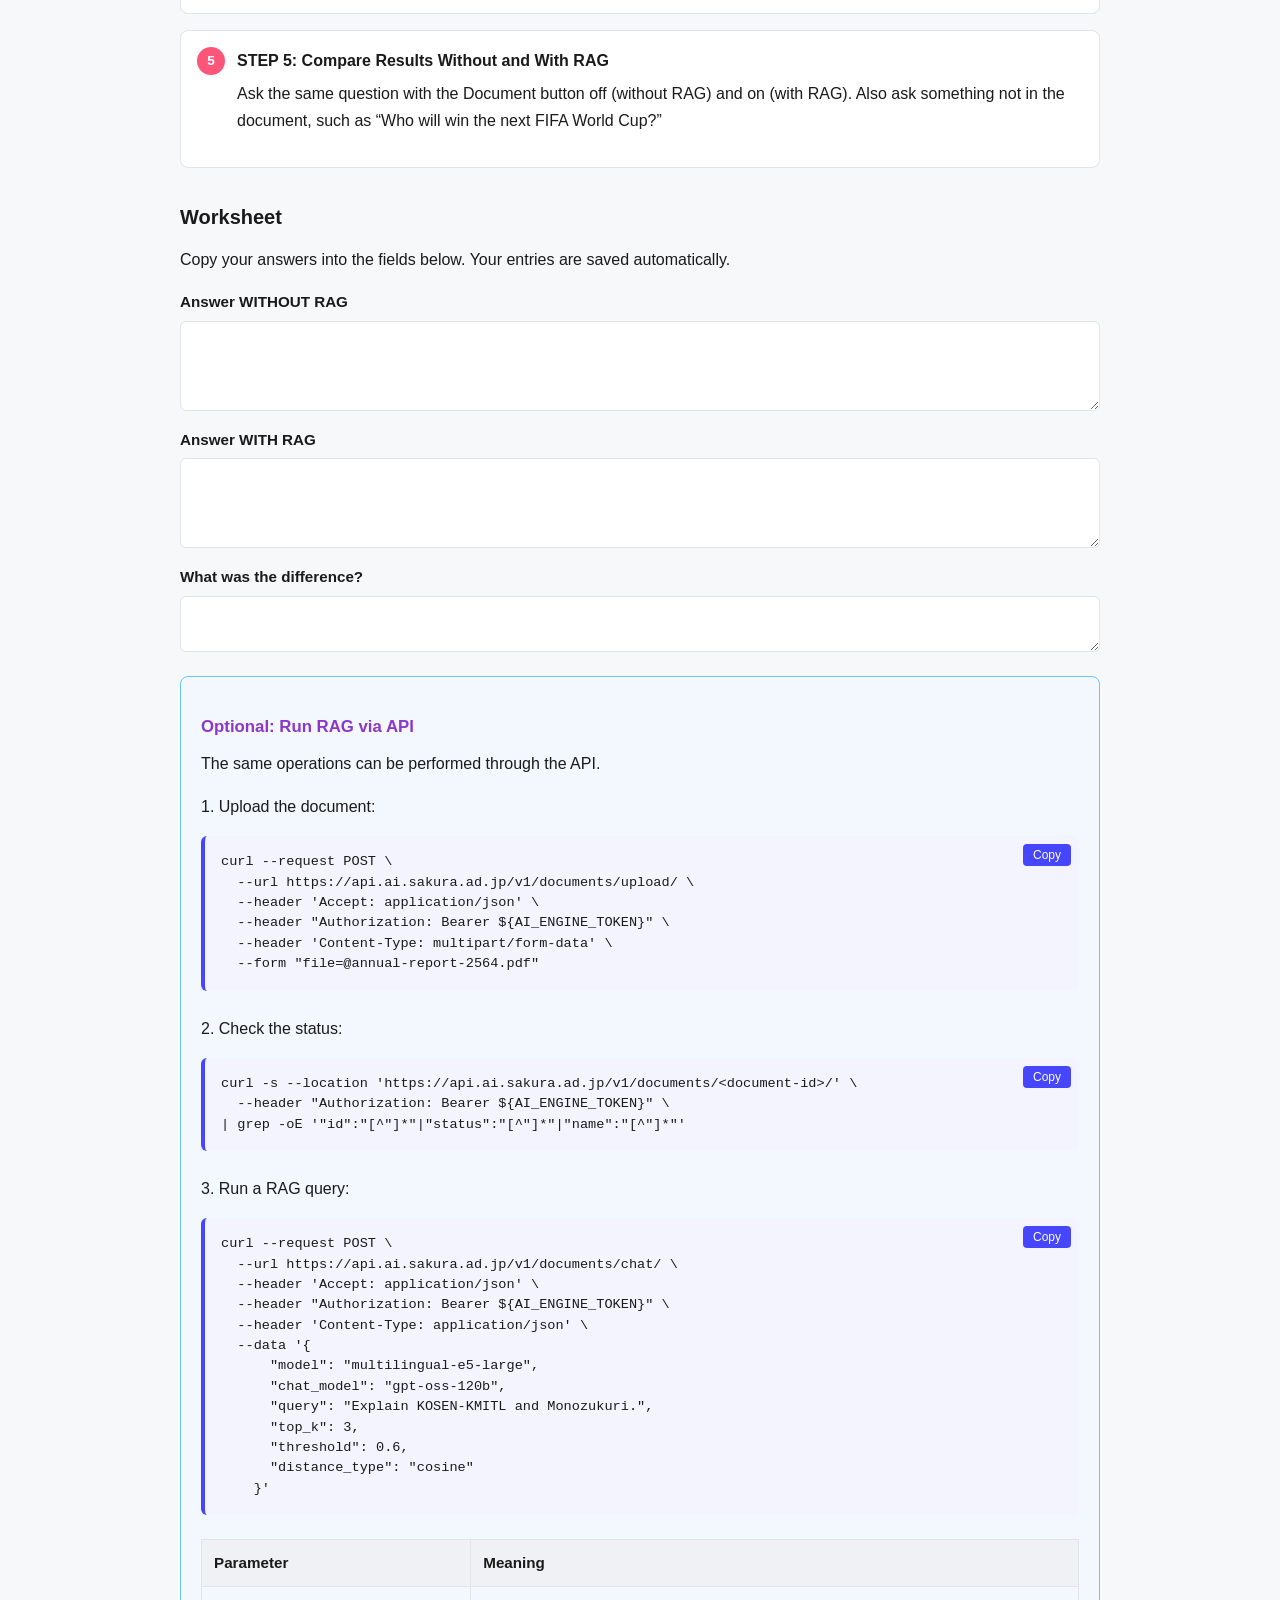
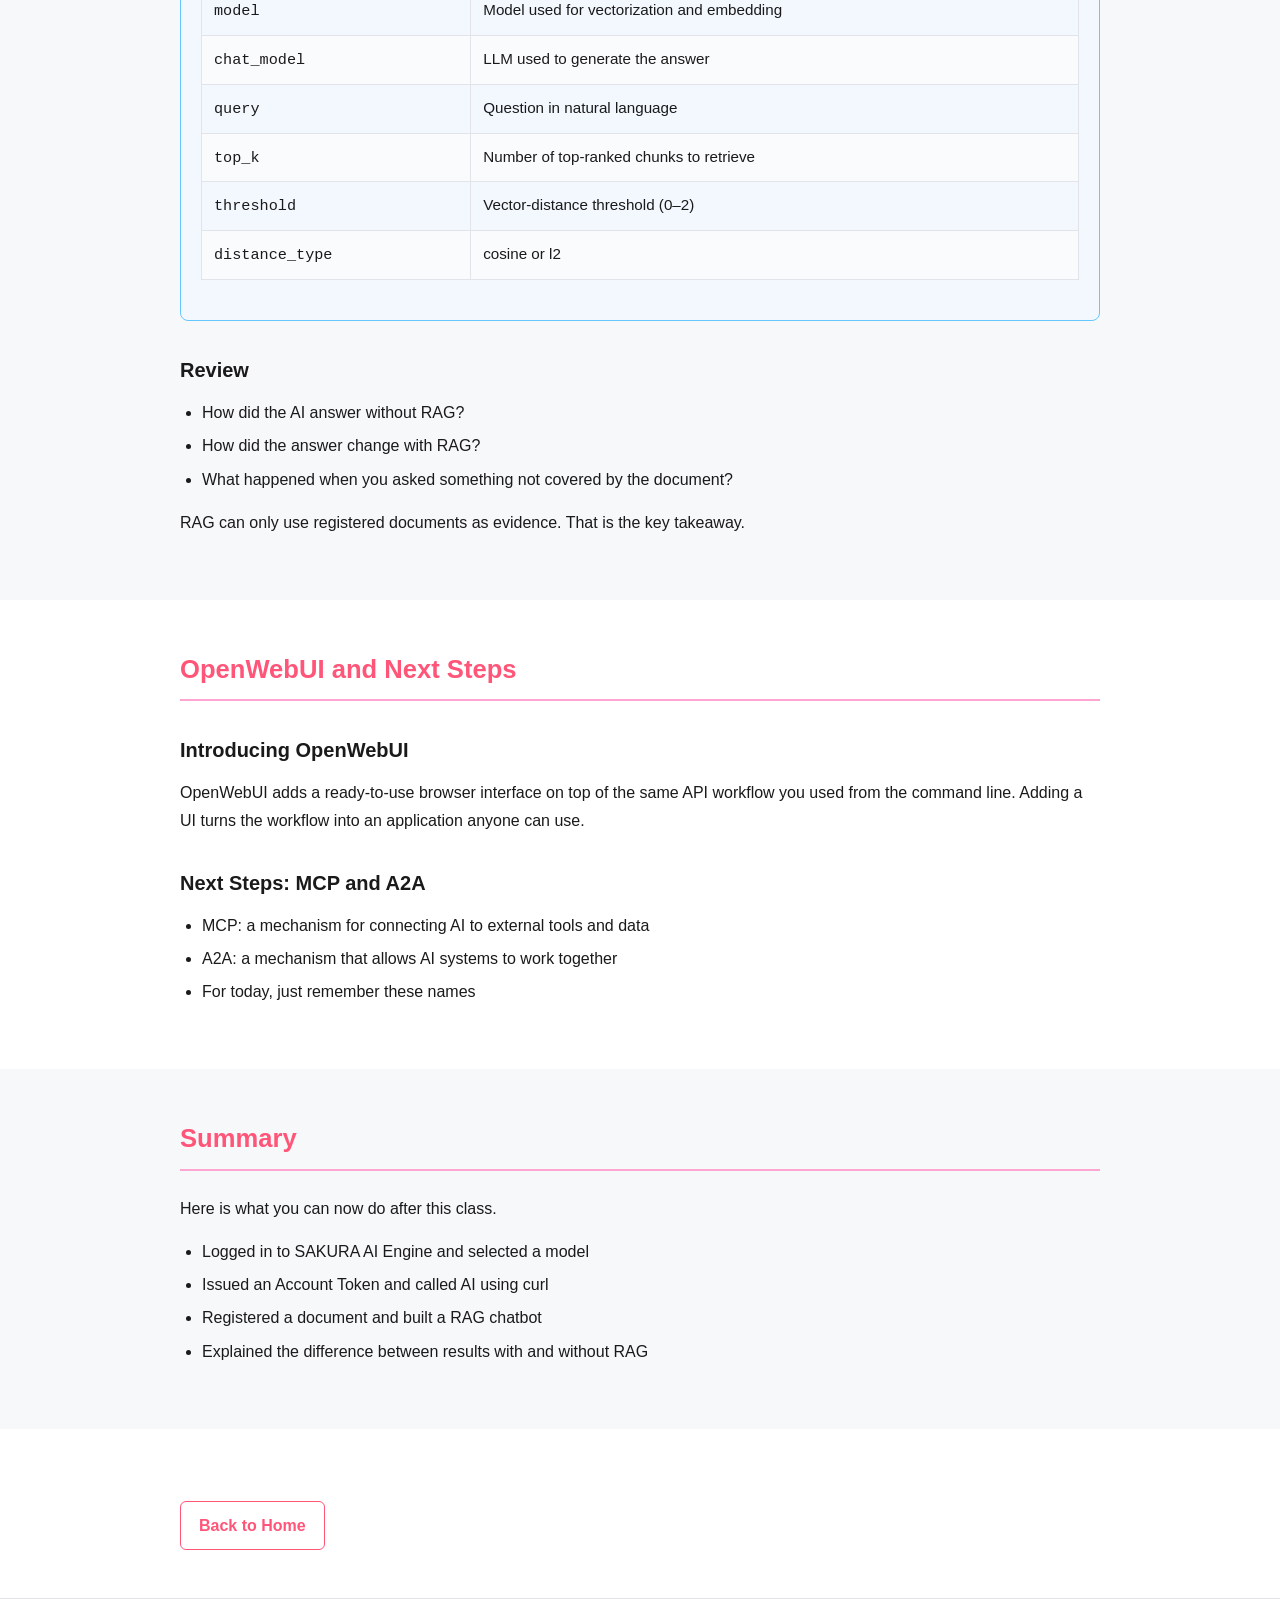
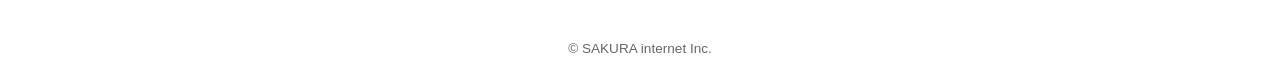
==== commit 73eee66b: "Make Lecture 1 HO2 STEP4 a complete copy-paste command" ====
--- a/lecture01.html
+++ b/lecture01.html
@@ -284,15 +284,19 @@
       </li>
       <li>
         <strong data-i18n="lecture01.ho2.s4.title">STEP 4: Edit the Prompt and Run Again</strong>
-        <p data-i18n="lecture01.ho2.s4.desc">Edit the messages part and run the command again.</p>
-        <div class="code-block"><button class="copy-btn" data-i18n="common.copy">Copy</button><pre><code class="language-bash">  --data &#x27;{
-      &quot;model&quot;: &quot;gpt-oss-120b&quot;,
-      &quot;messages&quot;: [
-        { &quot;role&quot;: &quot;system&quot;, &quot;content&quot;: &quot;You are a helpful travel guide.&quot; },
-        { &quot;role&quot;: &quot;user&quot;,   &quot;content&quot;: &quot;Recommend three famous tourist attractions in Thailand.&quot; }
+        <p data-i18n="lecture01.ho2.s4.desc">Copy and run the following complete command with the edited prompt.</p>
+        <div class="code-block"><button class="copy-btn" data-i18n="common.copy">Copy</button><pre><code class="language-bash">curl --location https://api.ai.sakura.ad.jp/v1/chat/completions \
+  --header 'Accept: application/json' \
+  --header "Authorization: Bearer ${AI_ENGINE_TOKEN}" \
+  --header 'Content-Type: application/json' \
+  --data '{
+      "model": "gpt-oss-120b",
+      "messages": [
+        { "role": "system", "content": "You are a helpful travel guide." },
+        { "role": "user",   "content": "Recommend three famous tourist attractions in Thailand." }
       ],
-      &quot;max_tokens&quot;: 300
-    }&#x27; </code></pre></div>
+      "max_tokens": 300
+    }' </code></pre></div>
       </li>
     </ol>
 
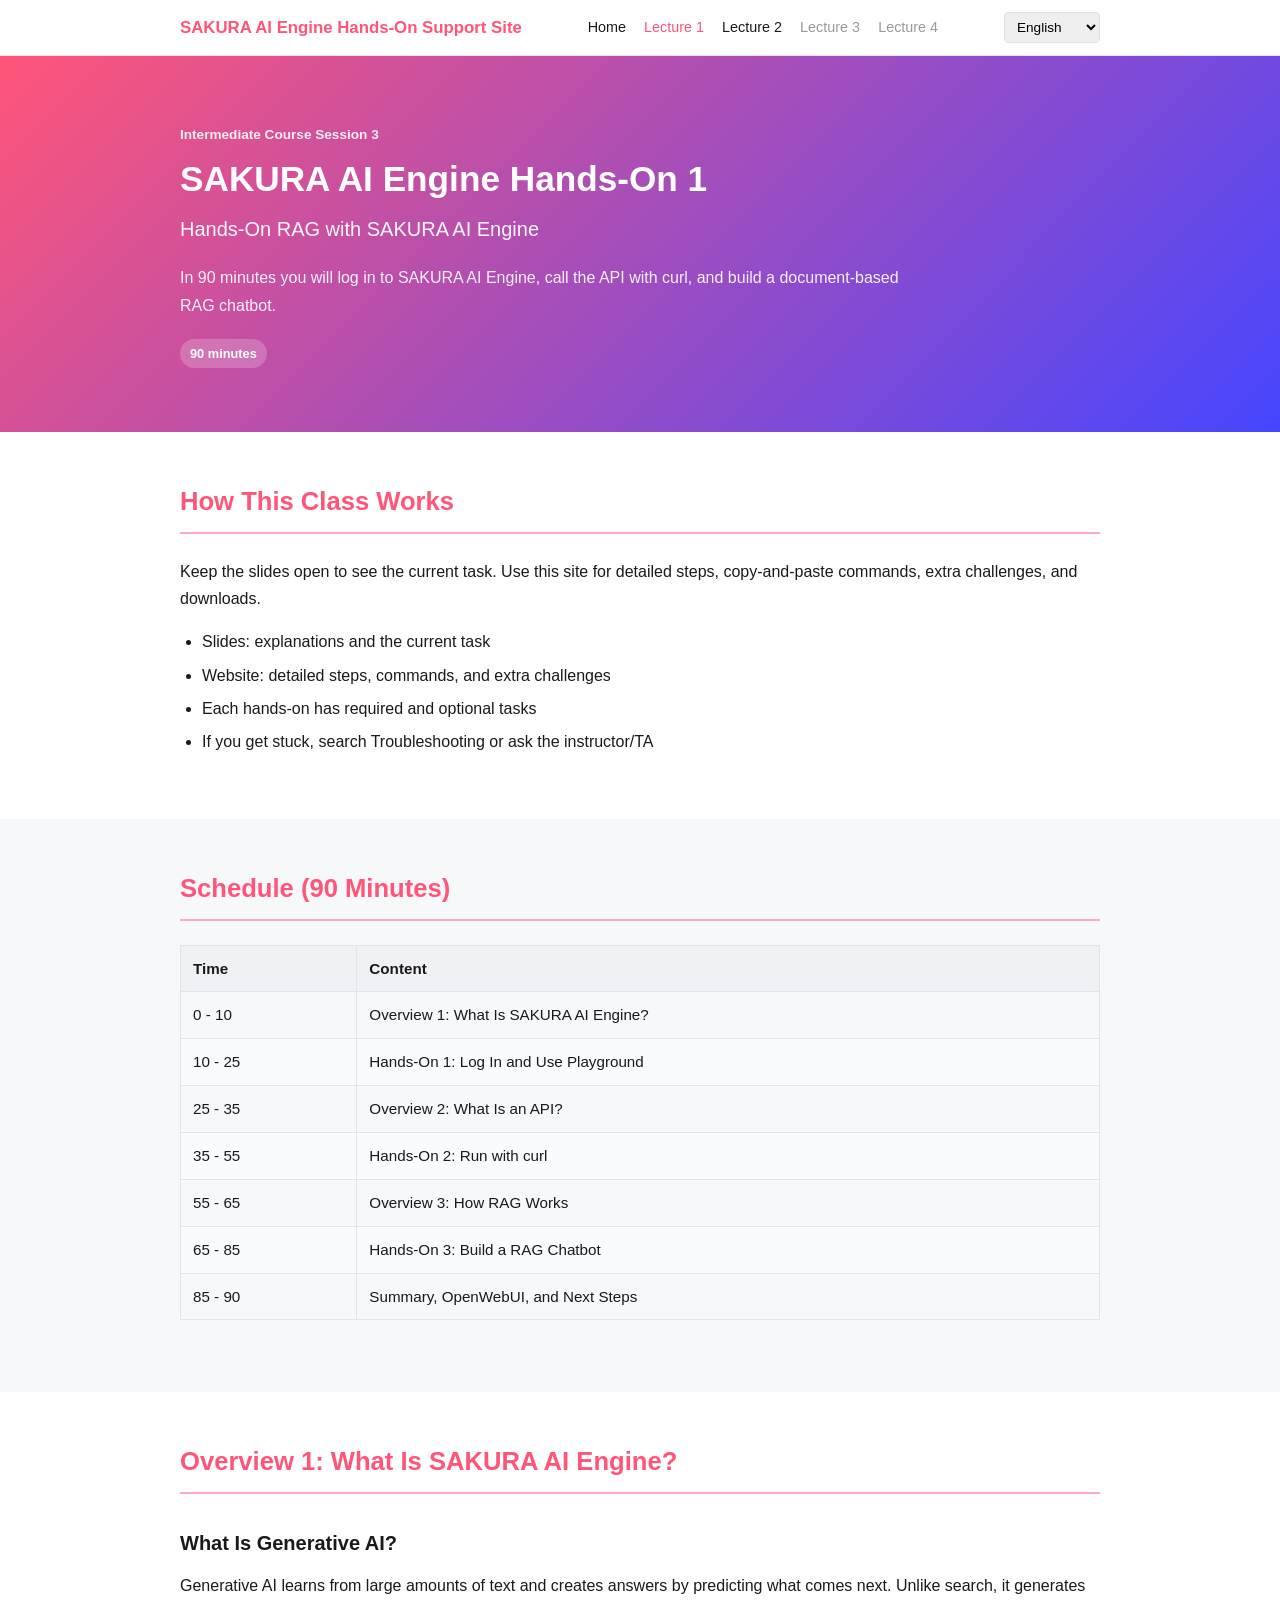
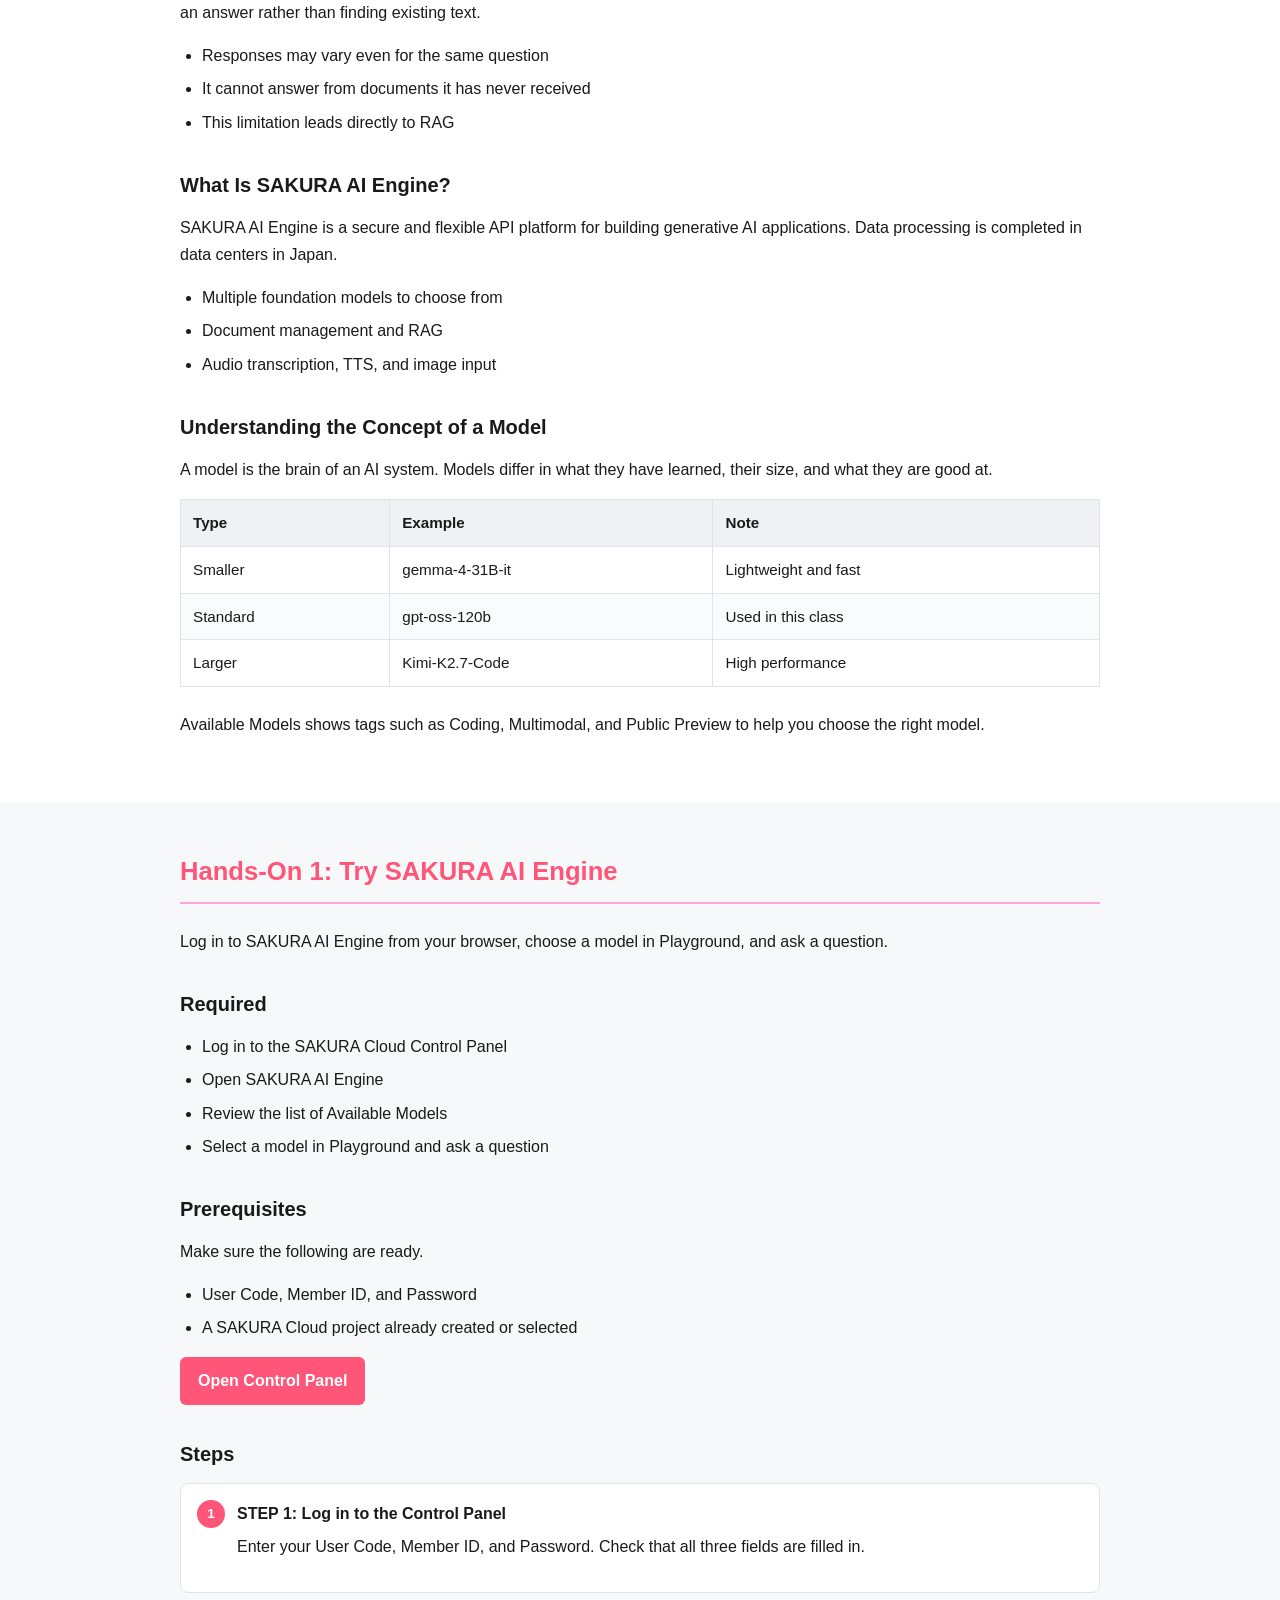
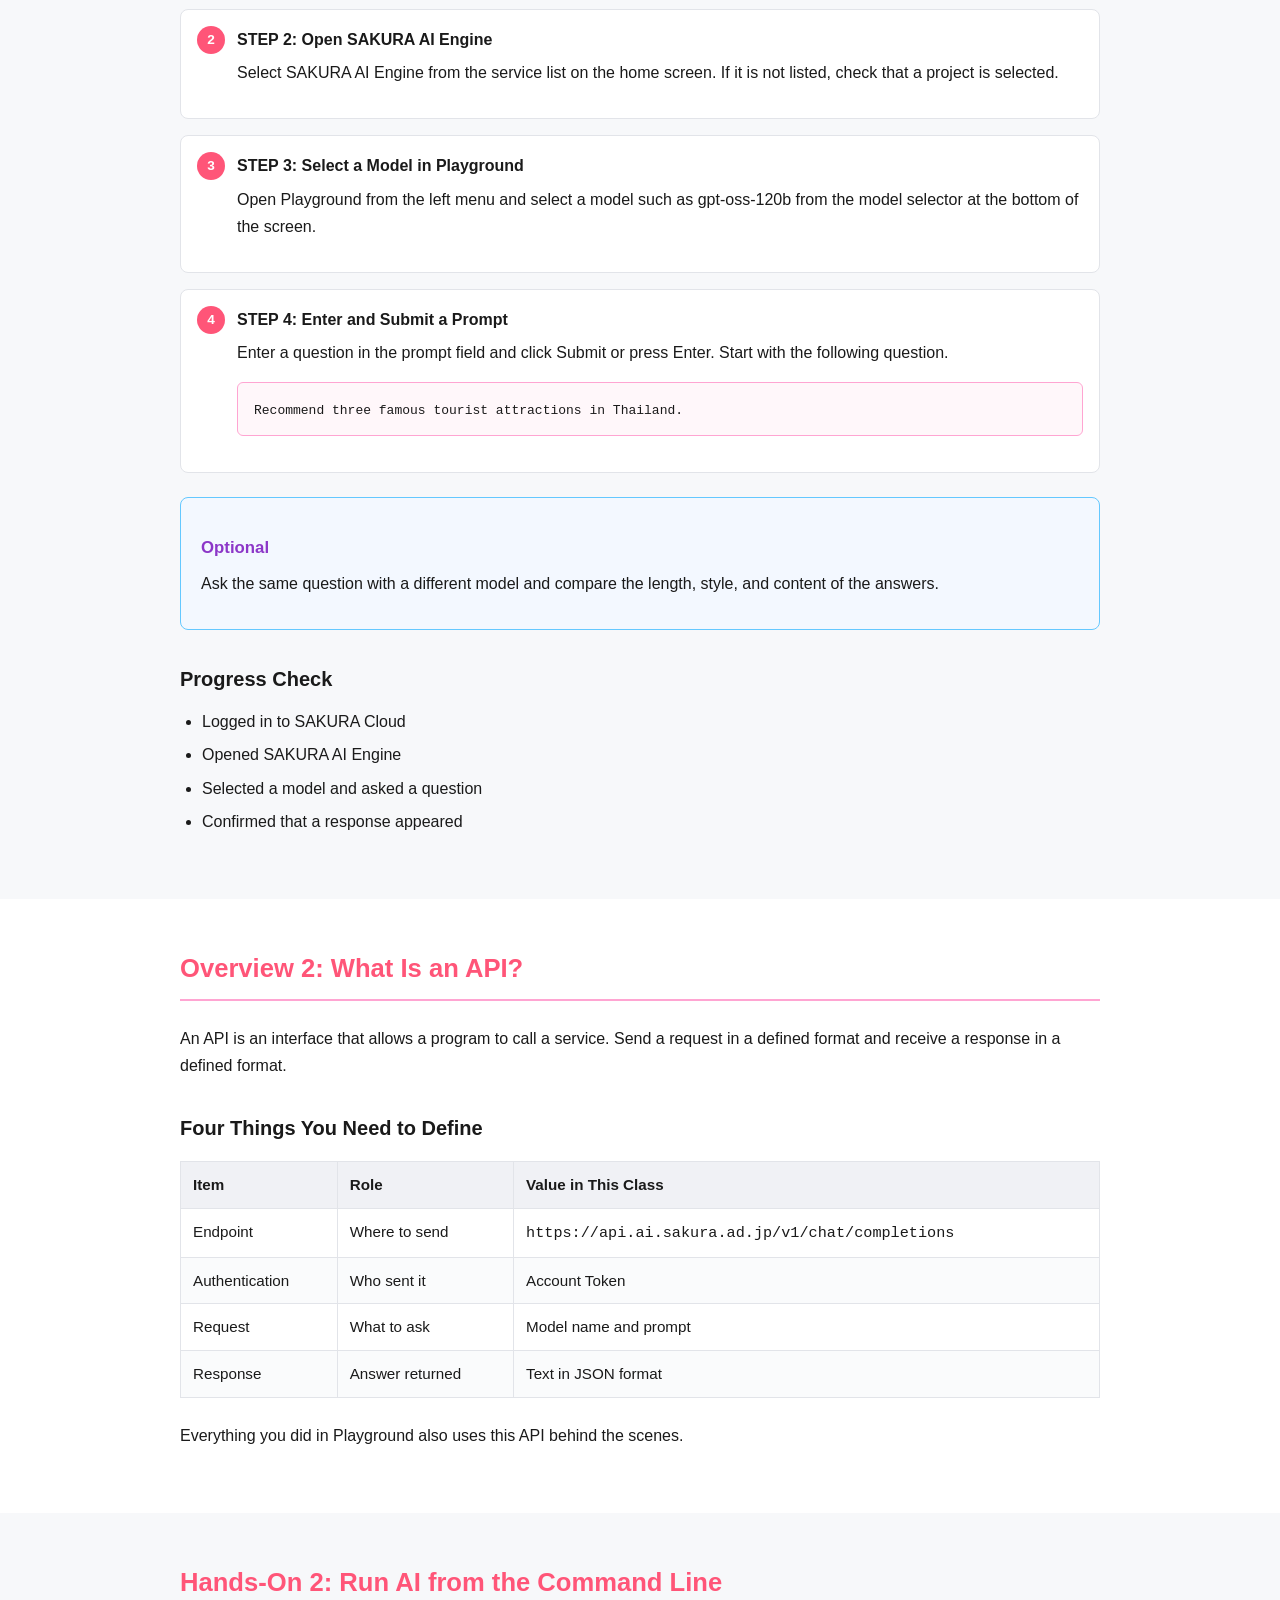
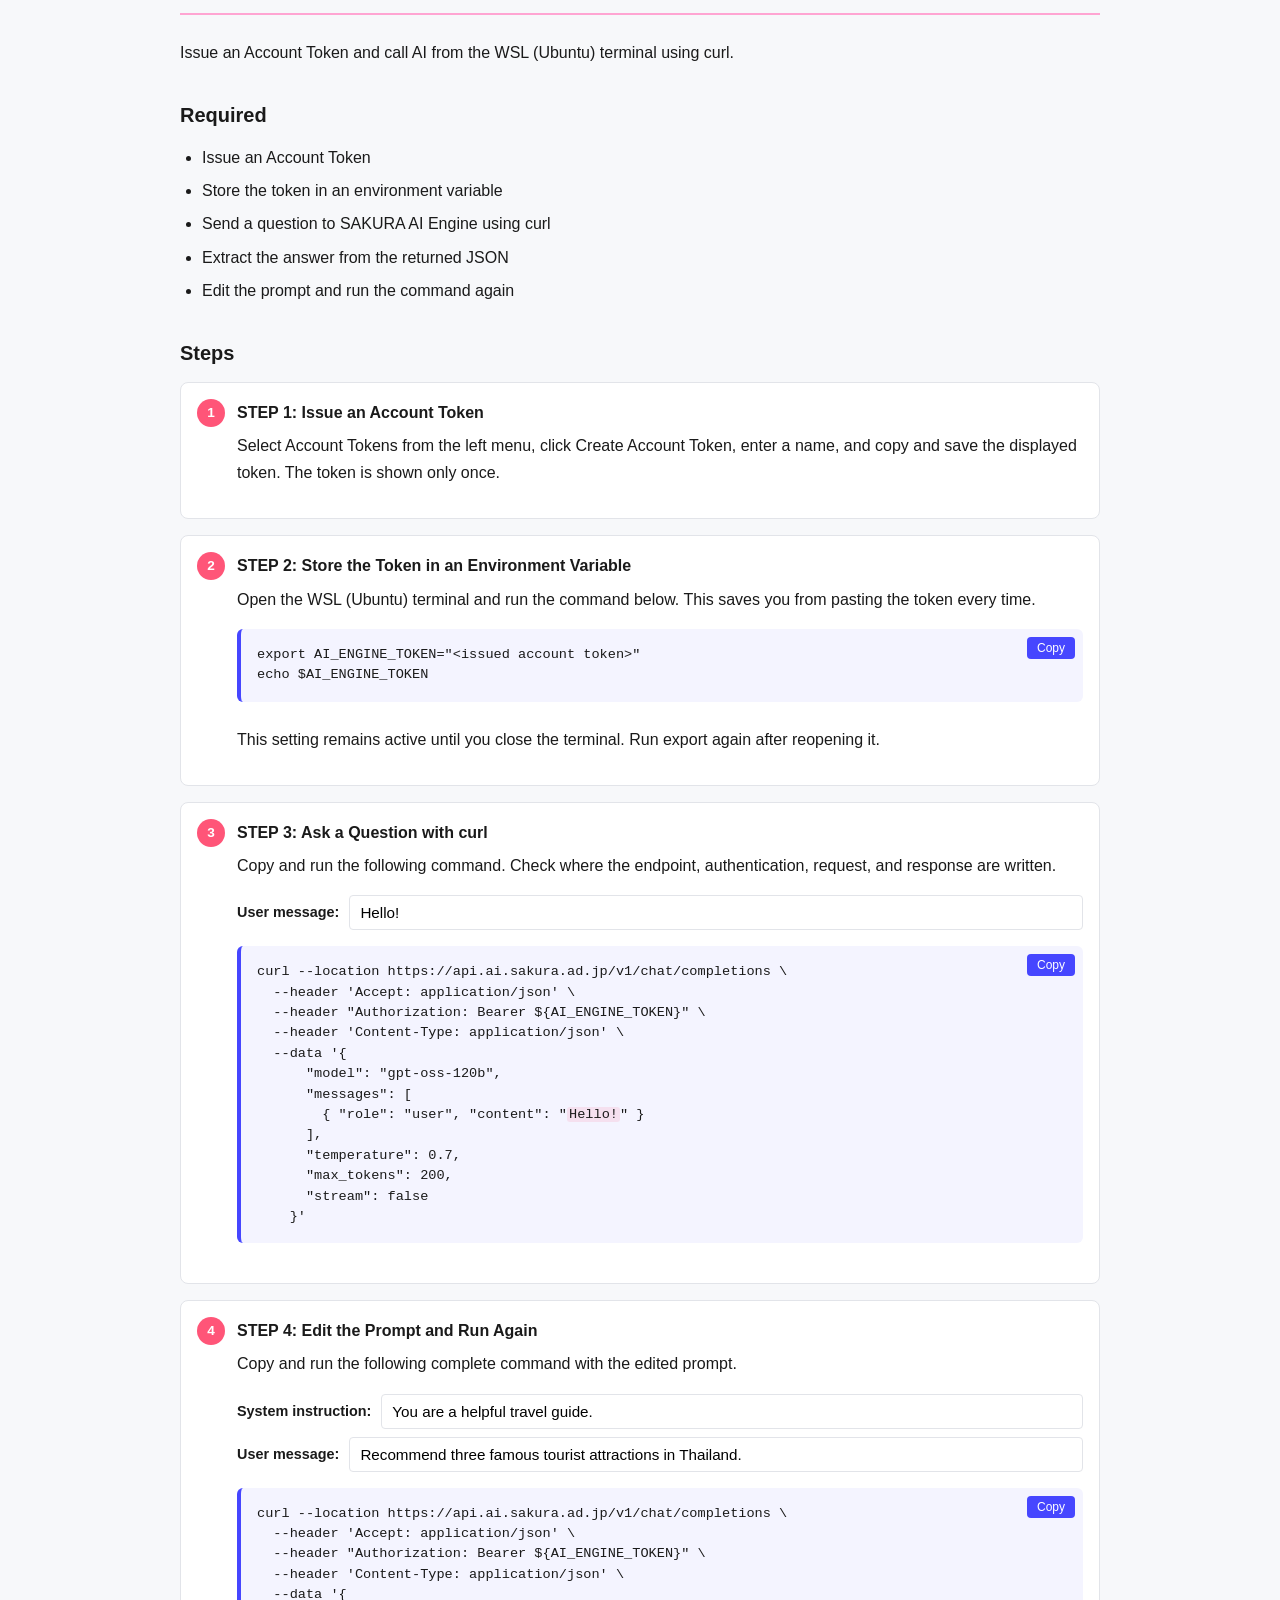
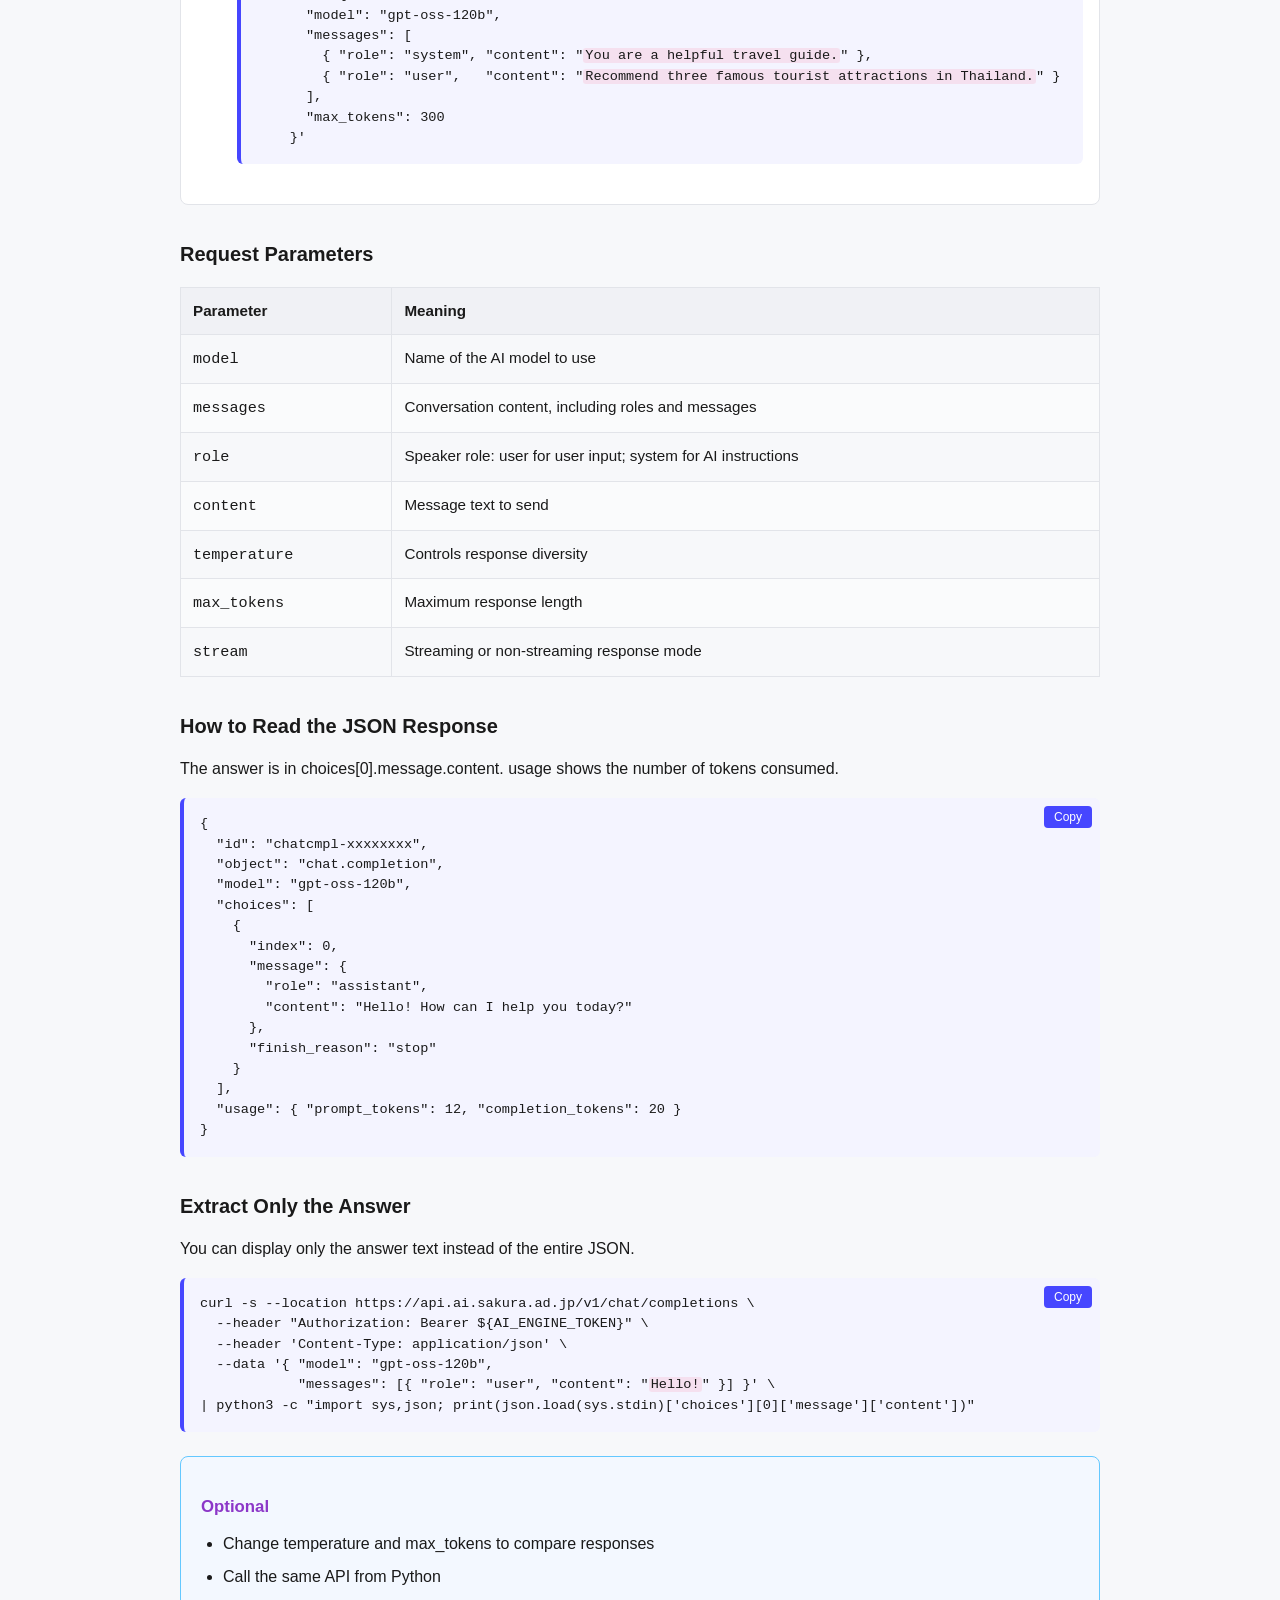
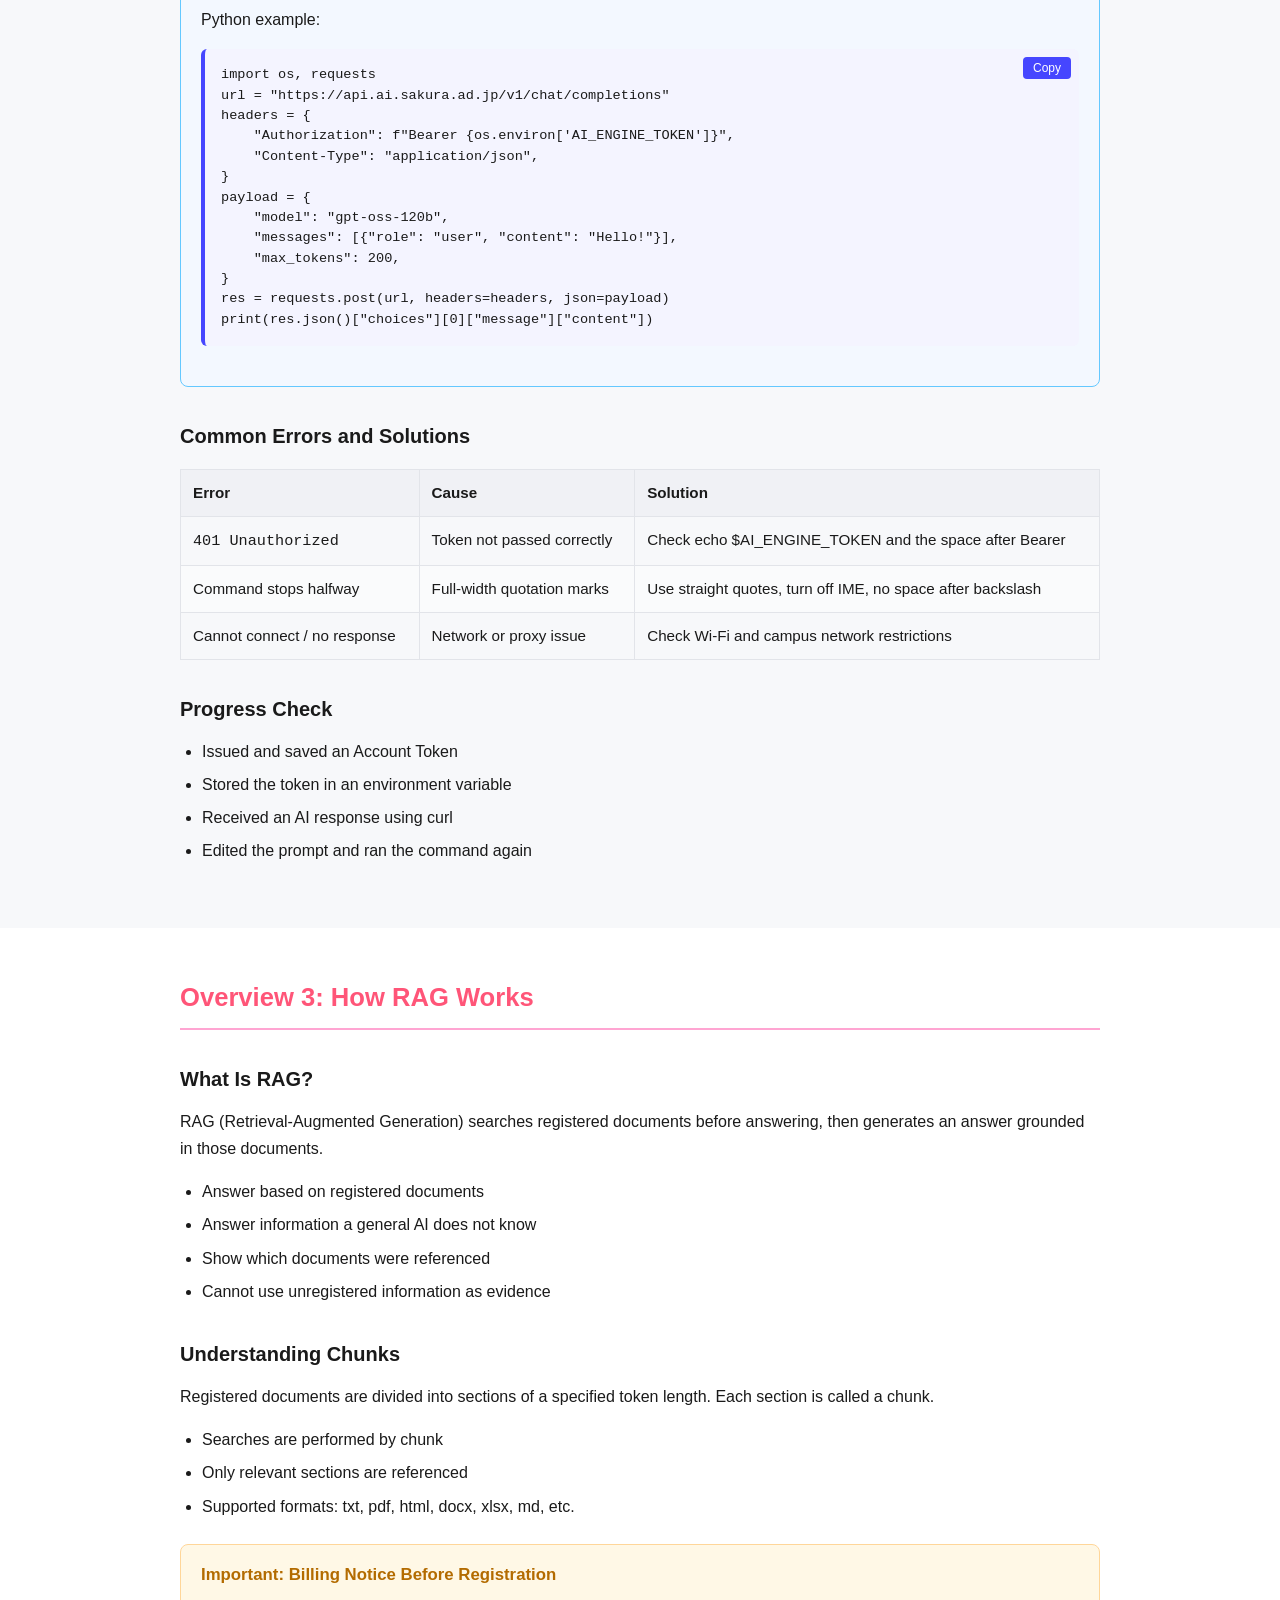
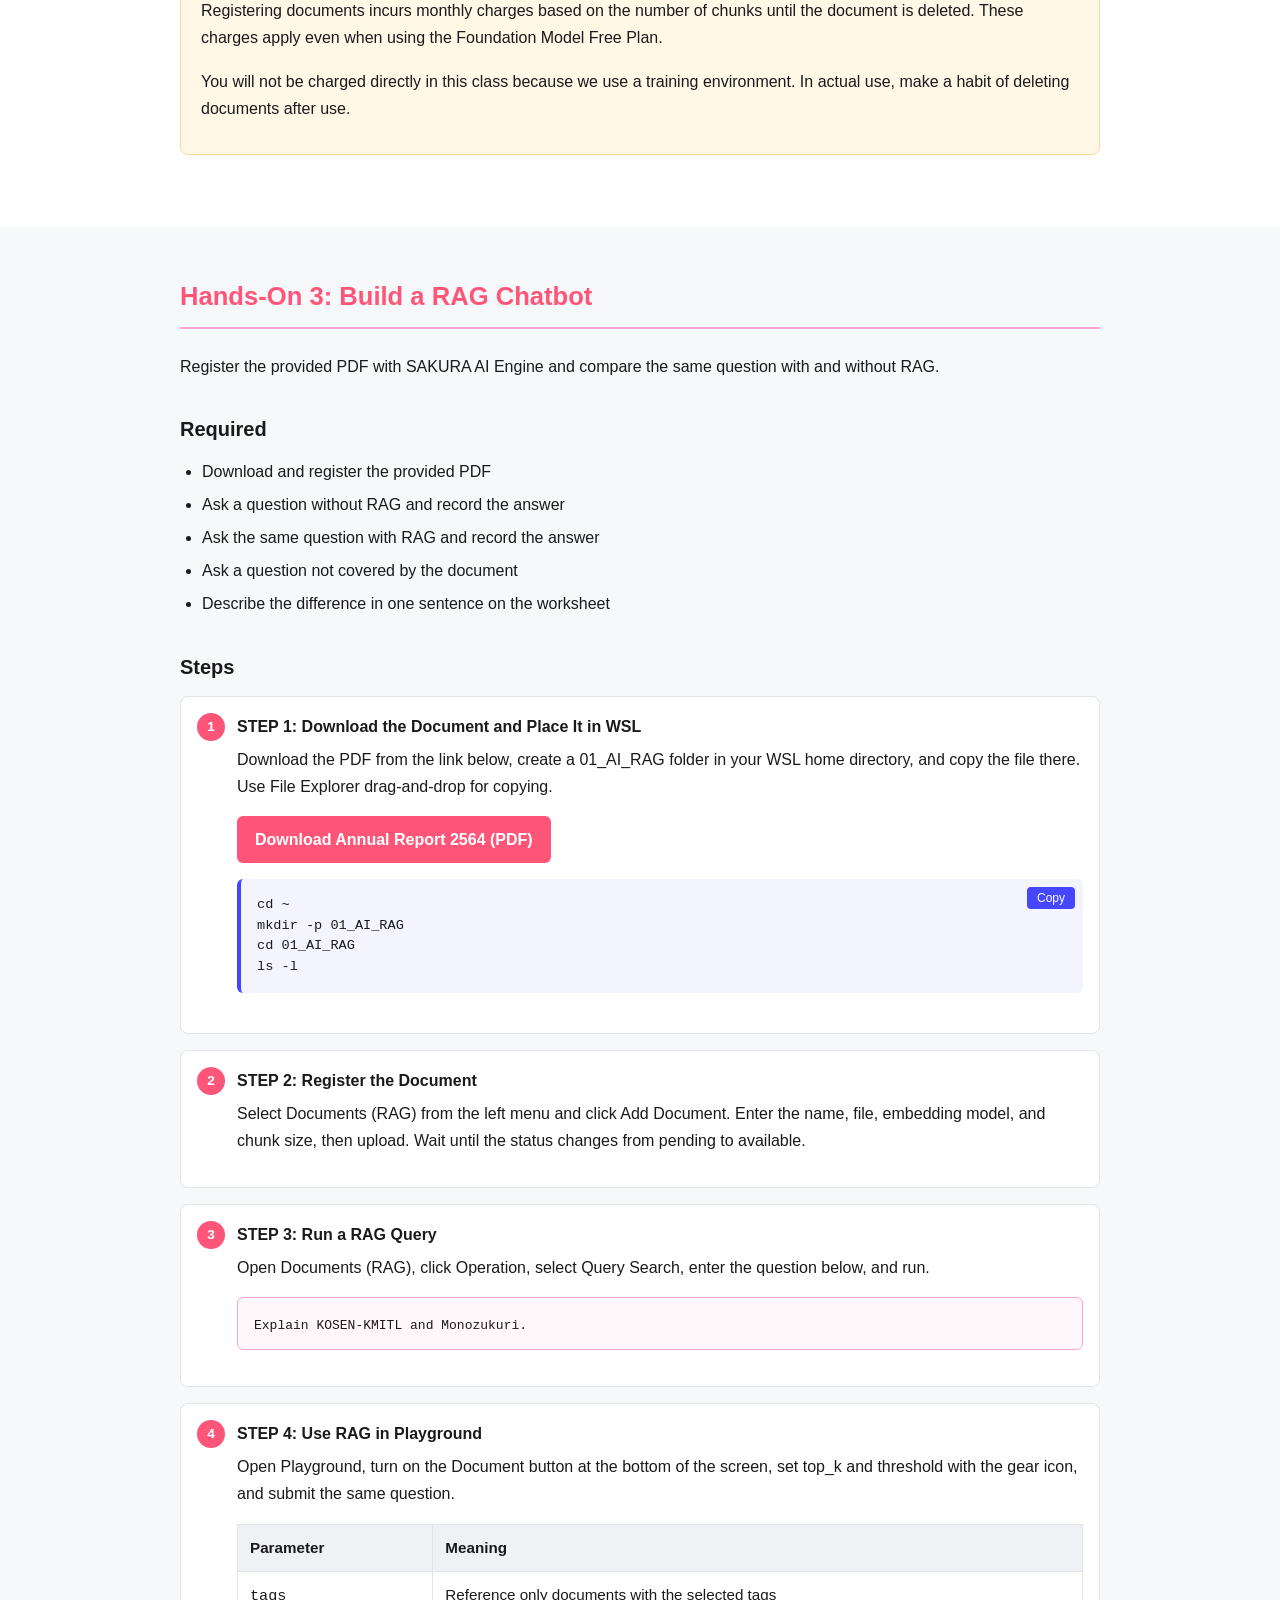
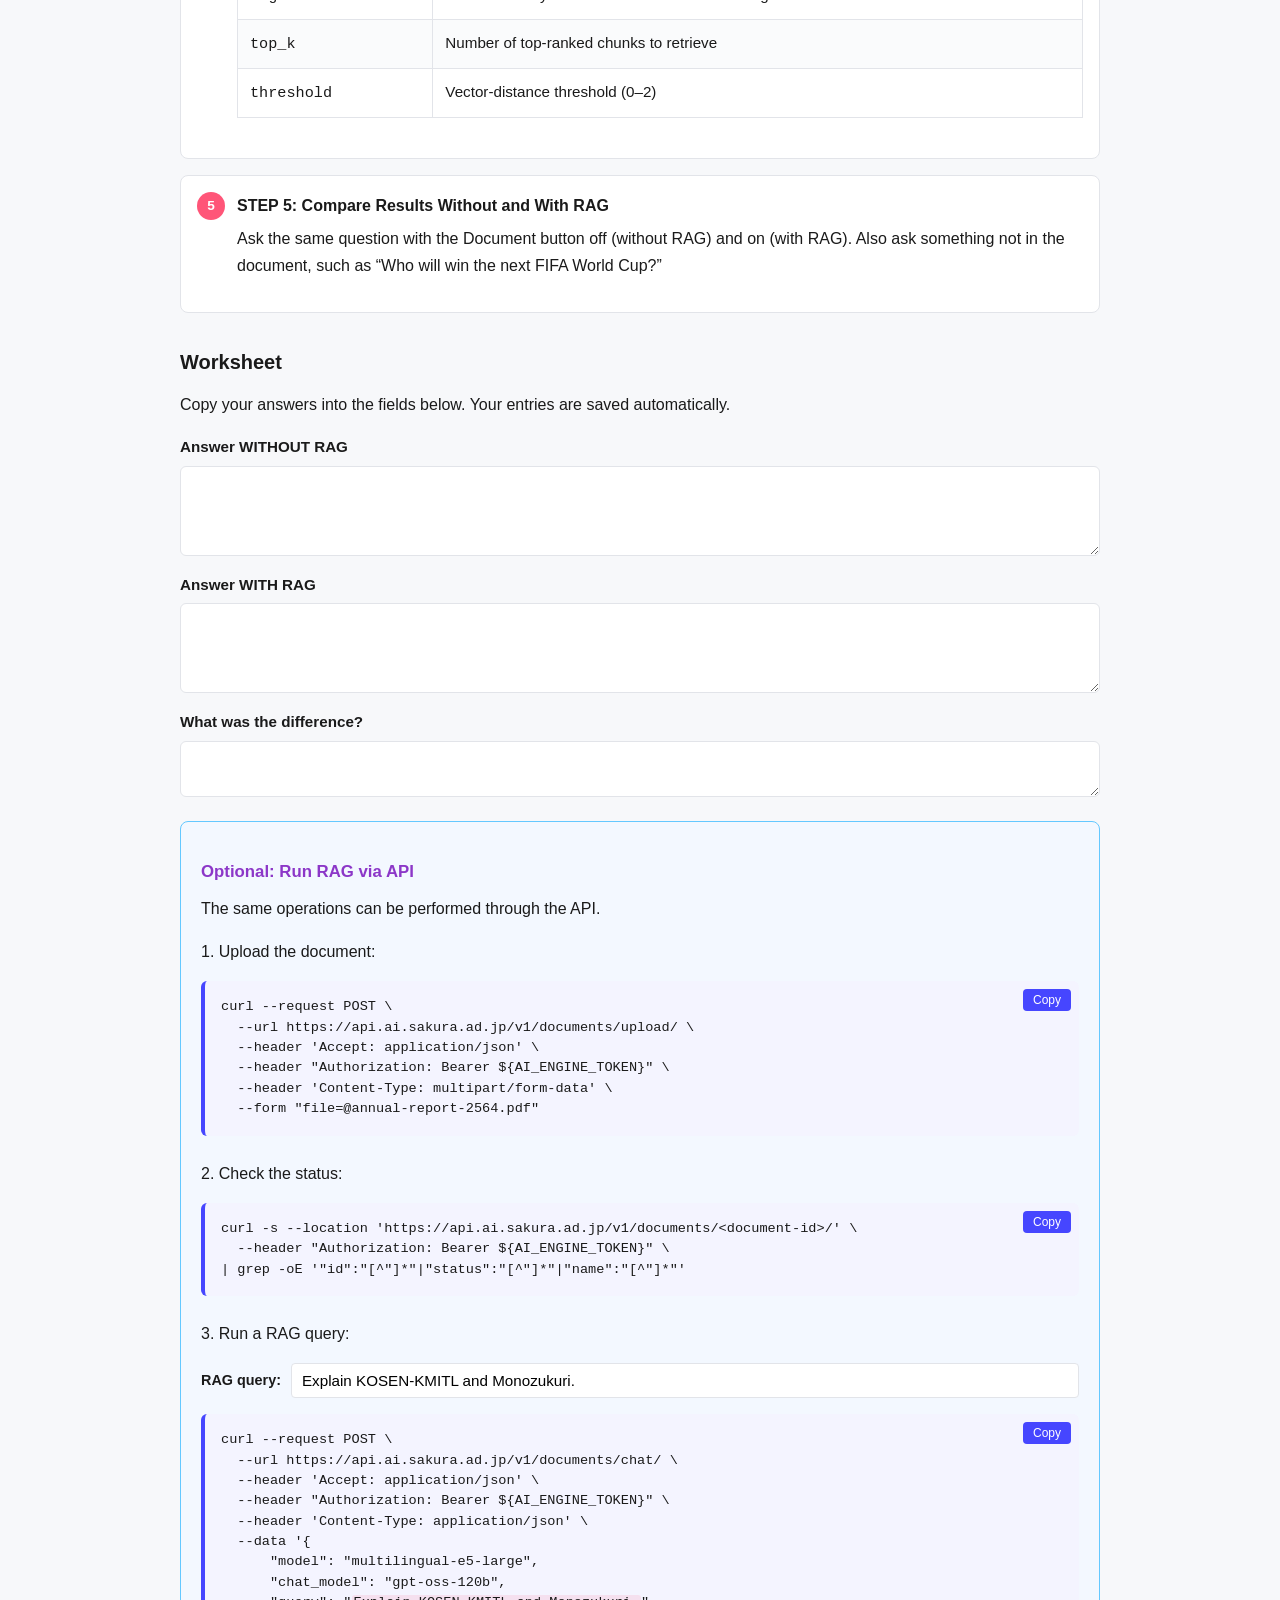
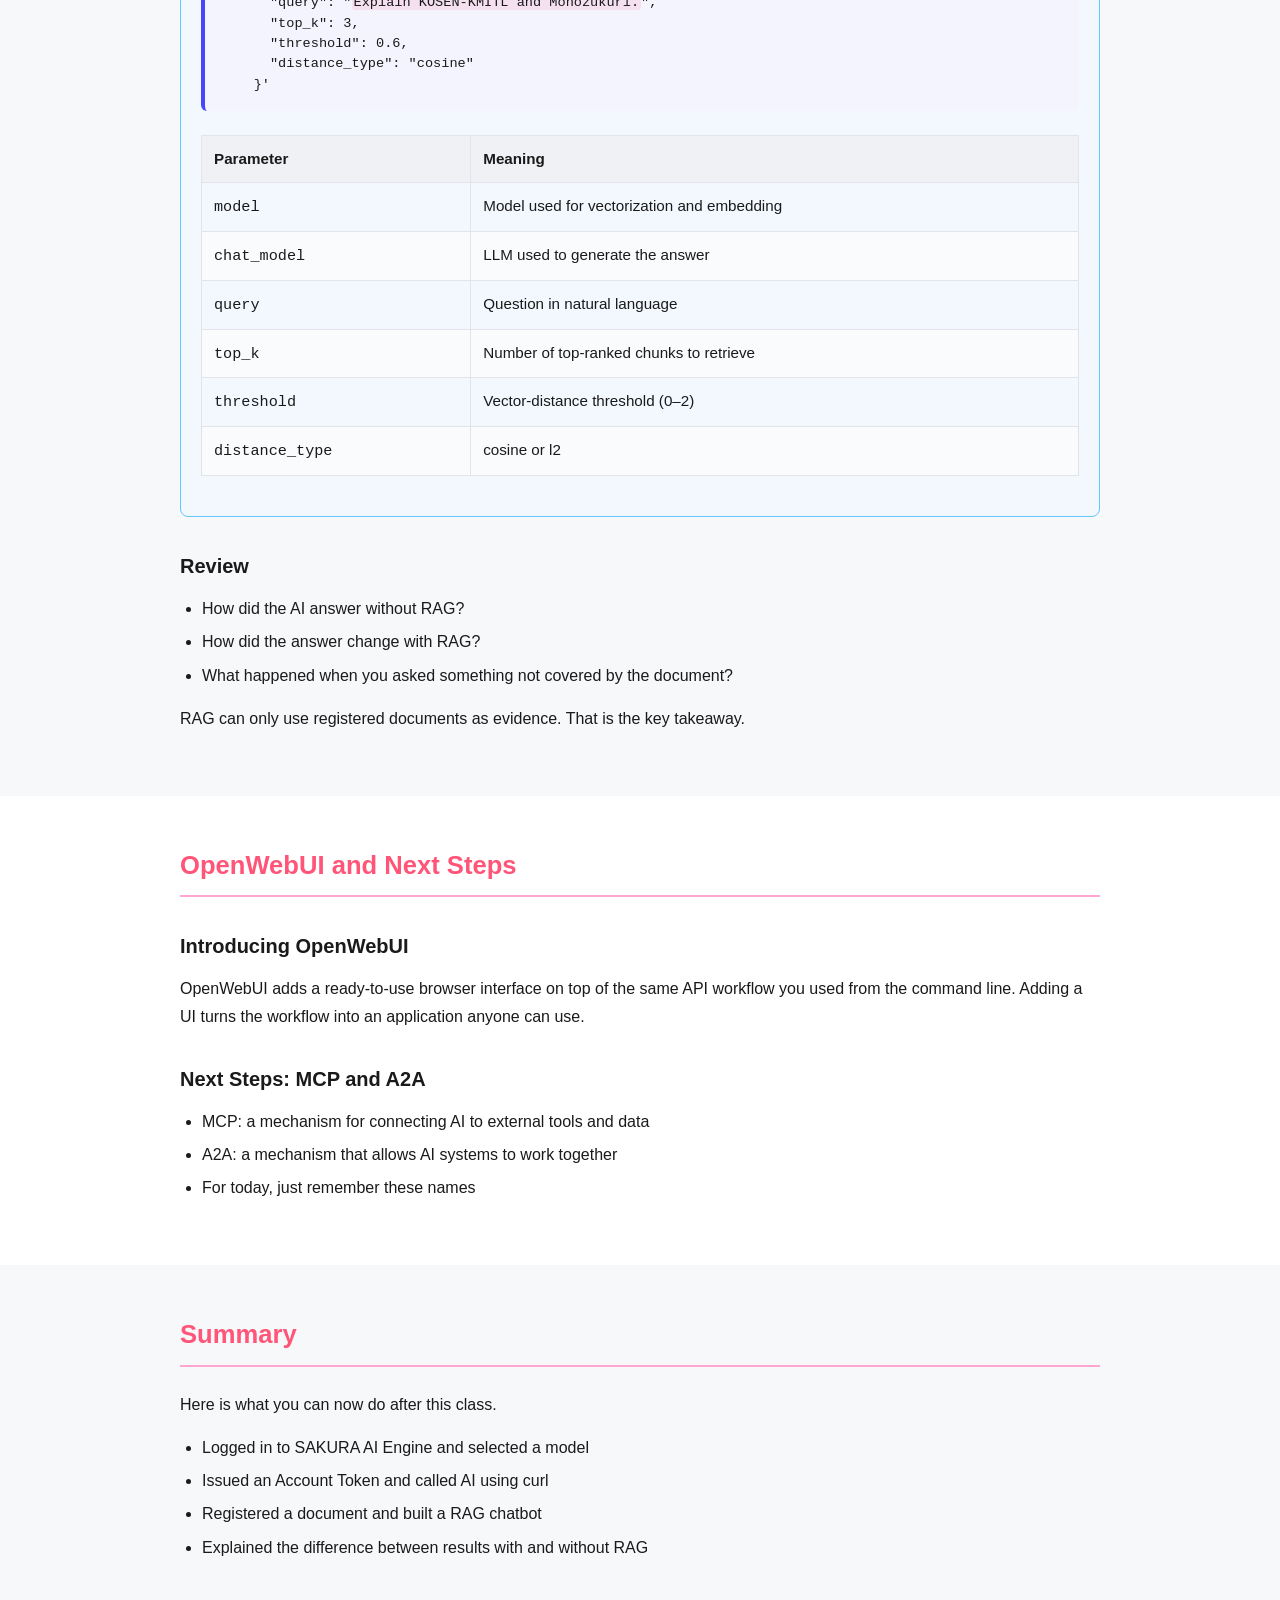
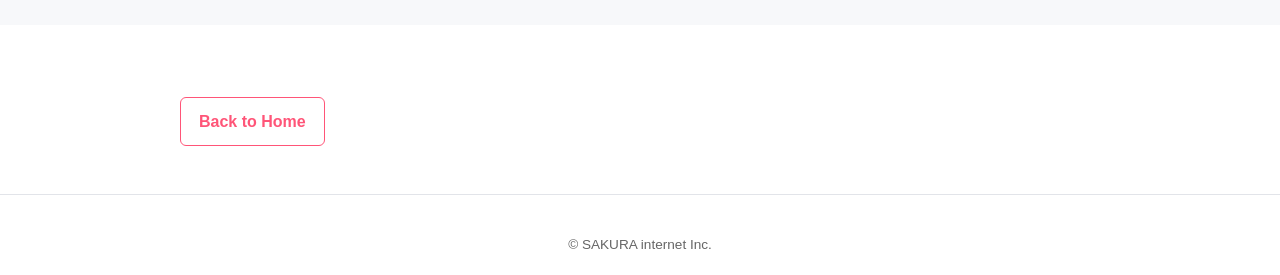
==== commit c8f45b4d: "Add editable text boxes for curl message contents in Lecture 1" ====
--- a/lecture01.html
+++ b/lecture01.html
@@ -268,6 +268,10 @@
       <li>
         <strong data-i18n="lecture01.ho2.s3.title">STEP 3: Ask a Question with curl</strong>
         <p data-i18n="lecture01.ho2.s3.desc">Copy and run the following command. Check where the endpoint, authentication, request, and response are written.</p>
+        <div class="edit-box">
+          <label data-i18n="lecture01.editable.user">User message:</label>
+          <input type="text" class="edit-input" data-target="ho2-step3-user" value="Hello!">
+        </div>
         <div class="code-block"><button class="copy-btn" data-i18n="common.copy">Copy</button><pre><code class="language-bash">curl --location https://api.ai.sakura.ad.jp/v1/chat/completions \
   --header &#x27;Accept: application/json&#x27; \
   --header &quot;Authorization: Bearer ${AI_ENGINE_TOKEN}&quot; \
@@ -275,7 +279,7 @@
   --data &#x27;{
       &quot;model&quot;: &quot;gpt-oss-120b&quot;,
       &quot;messages&quot;: [
-        { &quot;role&quot;: &quot;user&quot;, &quot;content&quot;: &quot;Hello!&quot; }
+        { &quot;role&quot;: &quot;user&quot;, &quot;content&quot;: &quot;<span class='editable-content' data-target='ho2-step3-user'>Hello!</span>&quot; }
       ],
       &quot;temperature&quot;: 0.7,
       &quot;max_tokens&quot;: 200,
@@ -285,6 +289,14 @@
       <li>
         <strong data-i18n="lecture01.ho2.s4.title">STEP 4: Edit the Prompt and Run Again</strong>
         <p data-i18n="lecture01.ho2.s4.desc">Copy and run the following complete command with the edited prompt.</p>
+        <div class="edit-box">
+          <label data-i18n="lecture01.editable.system">System instruction:</label>
+          <input type="text" class="edit-input" data-target="ho2-step4-system" value="You are a helpful travel guide.">
+        </div>
+        <div class="edit-box">
+          <label data-i18n="lecture01.editable.user">User message:</label>
+          <input type="text" class="edit-input" data-target="ho2-step4-user" value="Recommend three famous tourist attractions in Thailand.">
+        </div>
         <div class="code-block"><button class="copy-btn" data-i18n="common.copy">Copy</button><pre><code class="language-bash">curl --location https://api.ai.sakura.ad.jp/v1/chat/completions \
   --header 'Accept: application/json' \
   --header "Authorization: Bearer ${AI_ENGINE_TOKEN}" \
@@ -292,8 +304,8 @@
   --data '{
       "model": "gpt-oss-120b",
       "messages": [
-        { "role": "system", "content": "You are a helpful travel guide." },
-        { "role": "user",   "content": "Recommend three famous tourist attractions in Thailand." }
+        { "role": "system", "content": "<span class='editable-content' data-target='ho2-step4-system'>You are a helpful travel guide.</span>" },
+        { "role": "user",   "content": "<span class='editable-content' data-target='ho2-step4-user'>Recommend three famous tourist attractions in Thailand.</span>" }
       ],
       "max_tokens": 300
     }' </code></pre></div>
@@ -344,7 +356,7 @@
   --header &quot;Authorization: Bearer ${AI_ENGINE_TOKEN}&quot; \
   --header &#x27;Content-Type: application/json&#x27; \
   --data &#x27;{ &quot;model&quot;: &quot;gpt-oss-120b&quot;,
-            &quot;messages&quot;: [{ &quot;role&quot;: &quot;user&quot;, &quot;content&quot;: &quot;Hello!&quot; }] }&#x27; \
+            &quot;messages&quot;: [{ &quot;role&quot;: &quot;user&quot;, &quot;content&quot;: &quot;<span class='editable-content' data-target='ho2-step3-user'>Hello!</span>&quot; }] }&#x27; \
 | python3 -c &quot;import sys,json; print(json.load(sys.stdin)[&#x27;choices&#x27;][0][&#x27;message&#x27;][&#x27;content&#x27;])&quot; </code></pre></div>
 
     <div class="callout">
@@ -525,6 +537,10 @@
   --header &quot;Authorization: Bearer ${AI_ENGINE_TOKEN}&quot; \
 | grep -oE &#x27;&quot;id&quot;:&quot;[^&quot;]*&quot;|&quot;status&quot;:&quot;[^&quot;]*&quot;|&quot;name&quot;:&quot;[^&quot;]*&quot;&#x27; </code></pre></div>
       <p data-i18n="lecture01.ho3.optional.query">3. Run a RAG query:</p>
+      <div class="edit-box">
+        <label data-i18n="lecture01.editable.query">RAG query:</label>
+        <input type="text" class="edit-input" data-target="ho3-rag-query" value="Explain KOSEN-KMITL and Monozukuri.">
+      </div>
       <div class="code-block"><button class="copy-btn" data-i18n="common.copy">Copy</button><pre><code class="language-bash">curl --request POST \
   --url https://api.ai.sakura.ad.jp/v1/documents/chat/ \
   --header &#x27;Accept: application/json&#x27; \
@@ -533,7 +549,7 @@
   --data &#x27;{
       &quot;model&quot;: &quot;multilingual-e5-large&quot;,
       &quot;chat_model&quot;: &quot;gpt-oss-120b&quot;,
-      &quot;query&quot;: &quot;Explain KOSEN-KMITL and Monozukuri.&quot;,
+      &quot;query&quot;: &quot;<span class='editable-content' data-target='ho3-rag-query'>Explain KOSEN-KMITL and Monozukuri.</span>&quot;,
       &quot;top_k&quot;: 3,
       &quot;threshold&quot;: 0.6,
       &quot;distance_type&quot;: &quot;cosine&quot;
--- a/assets/css/style.css
+++ b/assets/css/style.css
@@ -242,6 +242,36 @@
 }
 
 .copy-btn:hover { background: #3333d0; }
+
+/* Editable code content */
+.edit-box {
+  display: flex;
+  align-items: center;
+  gap: 10px;
+  flex-wrap: wrap;
+  margin: 8px 0;
+}
+
+.edit-box label {
+  font-weight: 600;
+  font-size: 0.9rem;
+  color: var(--text);
+}
+
+.edit-input {
+  flex: 1;
+  min-width: 200px;
+  padding: 8px 10px;
+  border: 1px solid var(--border);
+  border-radius: 4px;
+  font-size: 0.95rem;
+}
+
+.editable-content {
+  background: rgba(255, 85, 120, 0.12);
+  border-radius: 3px;
+  padding: 0 2px;
+}
 
 /* Prompt box */
 .prompt-box {
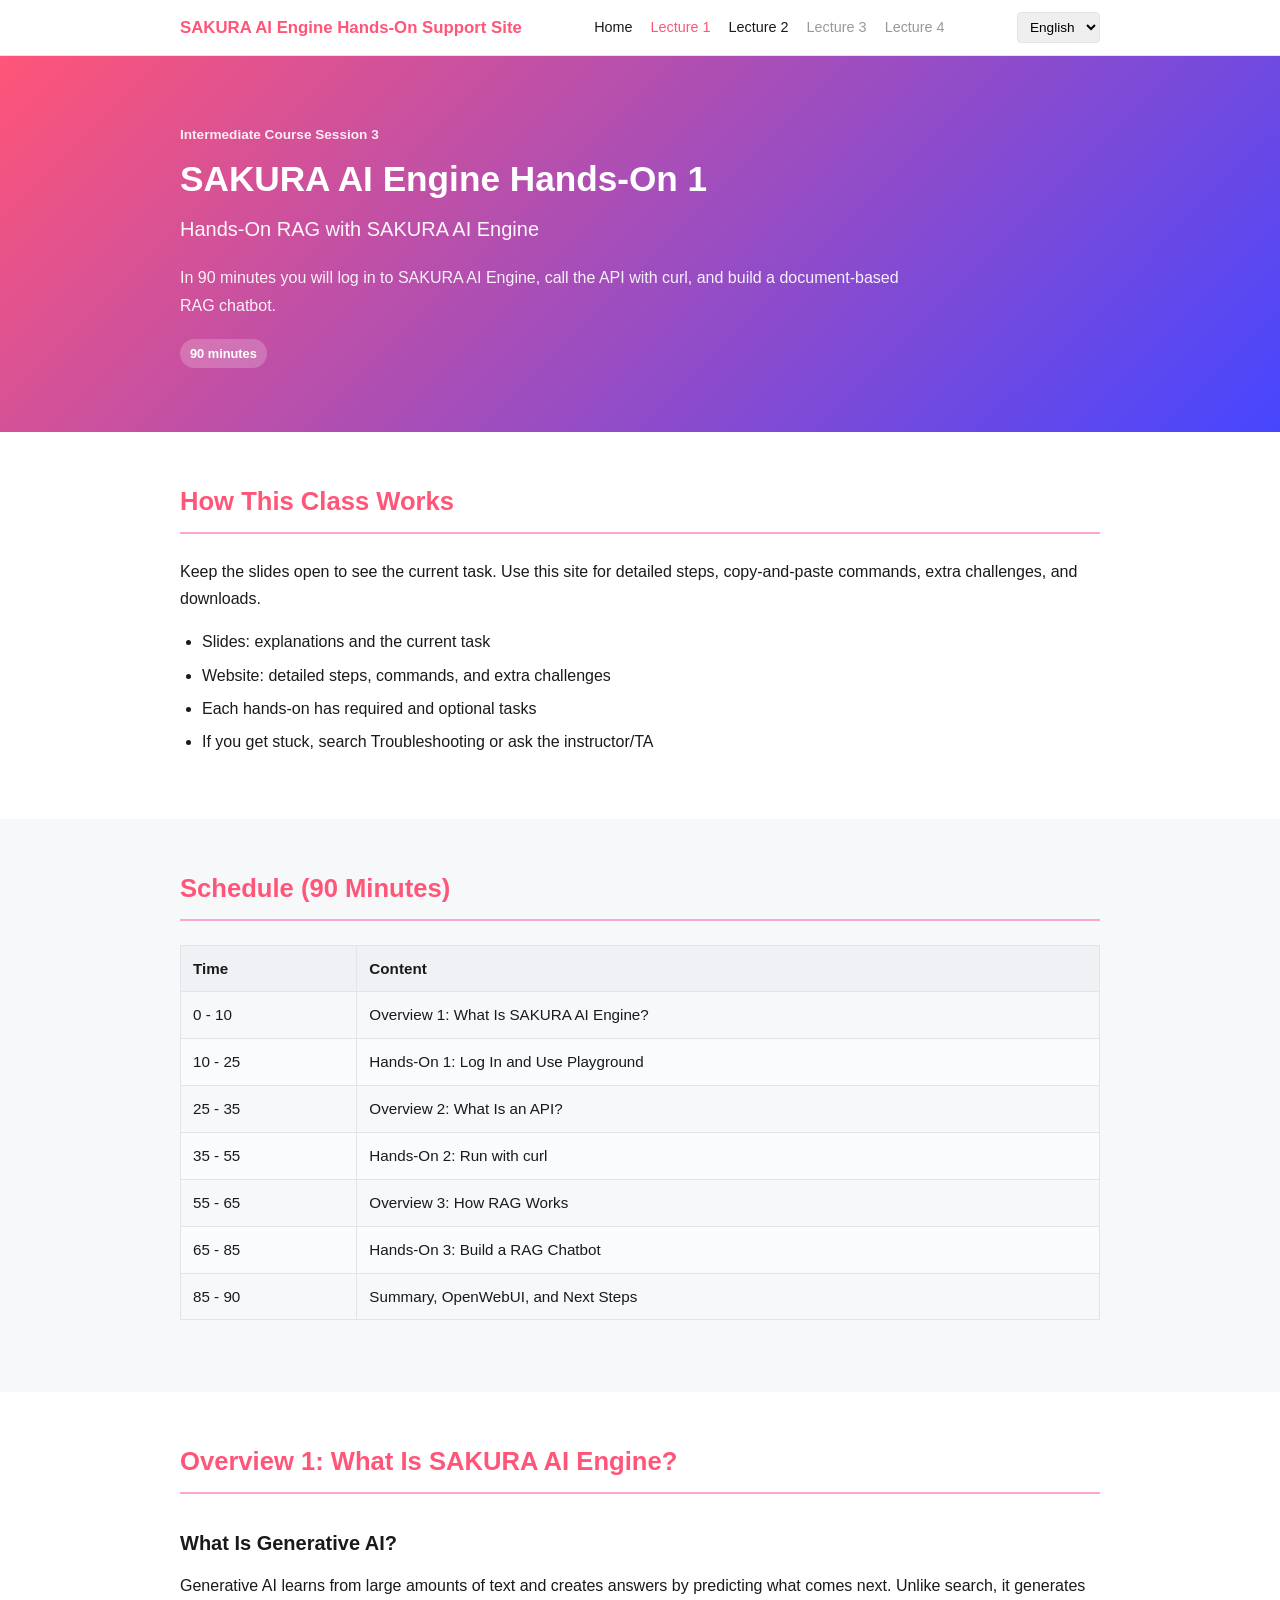
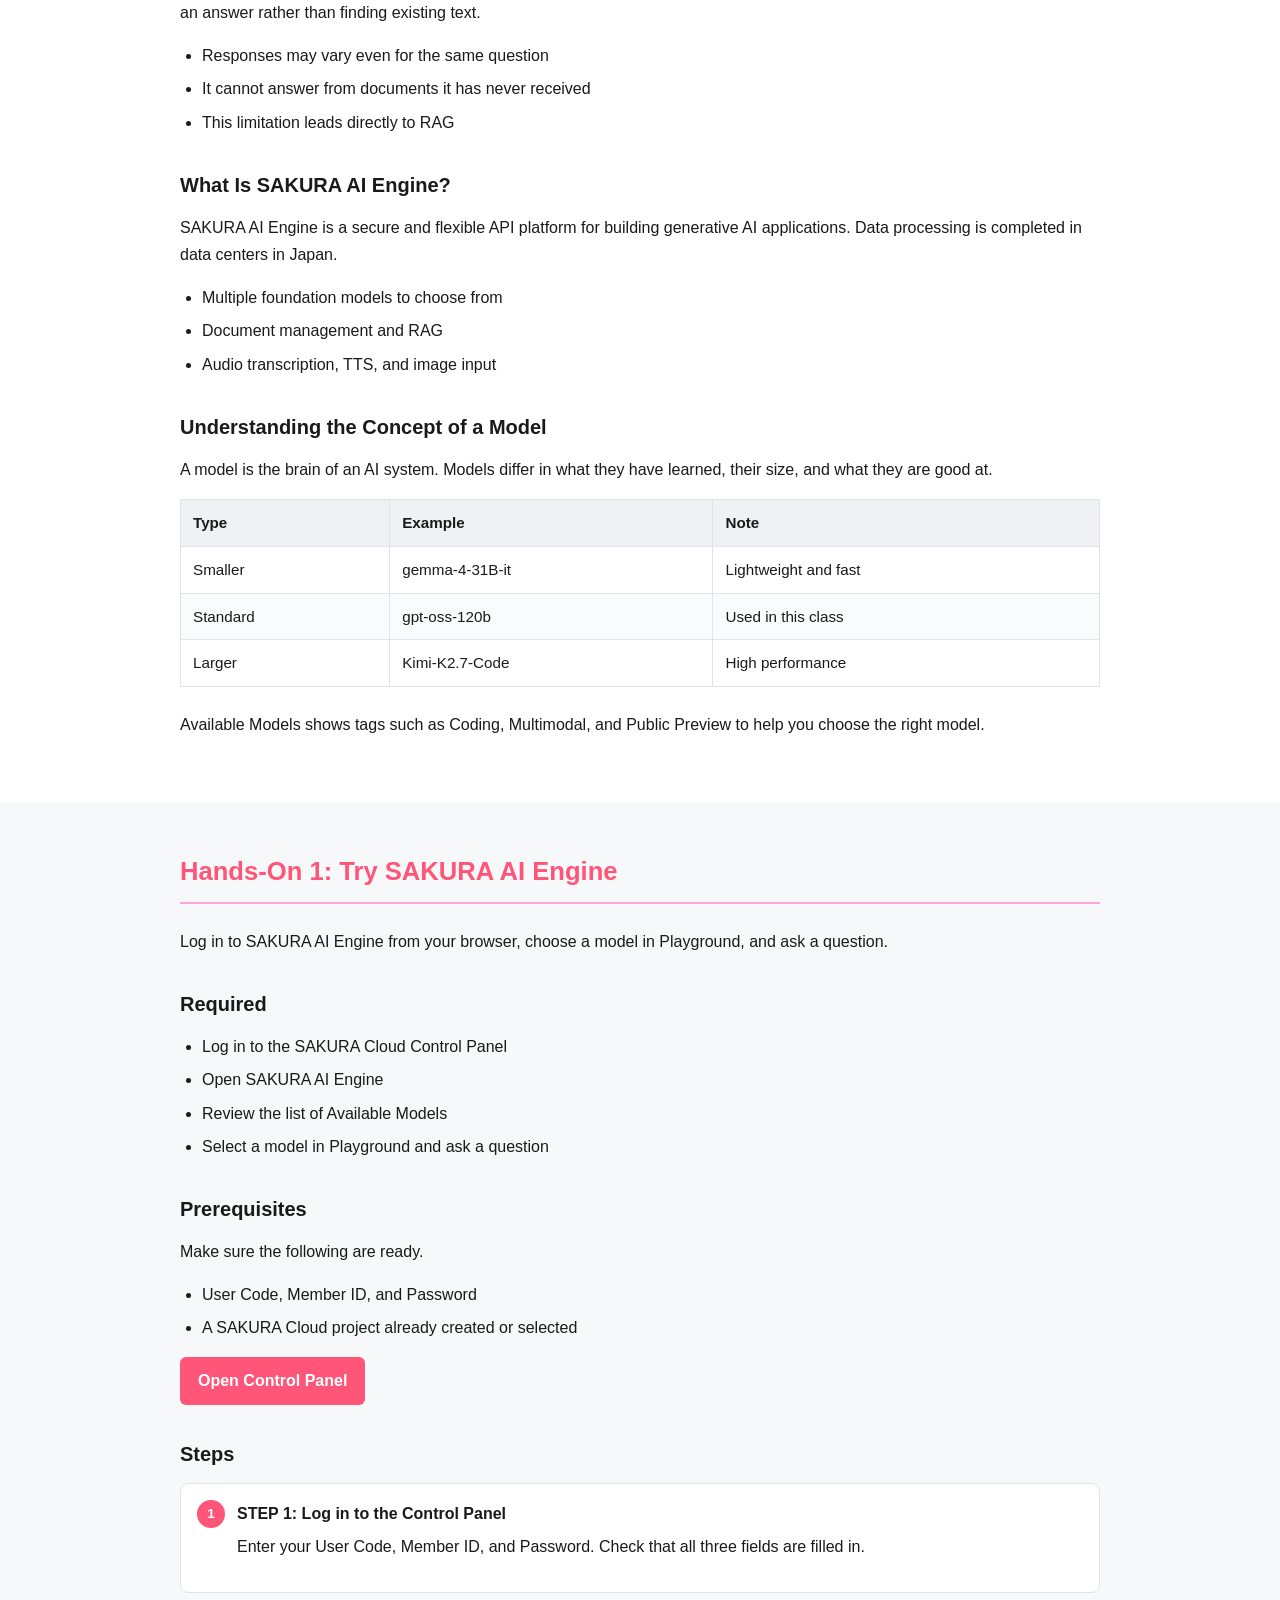
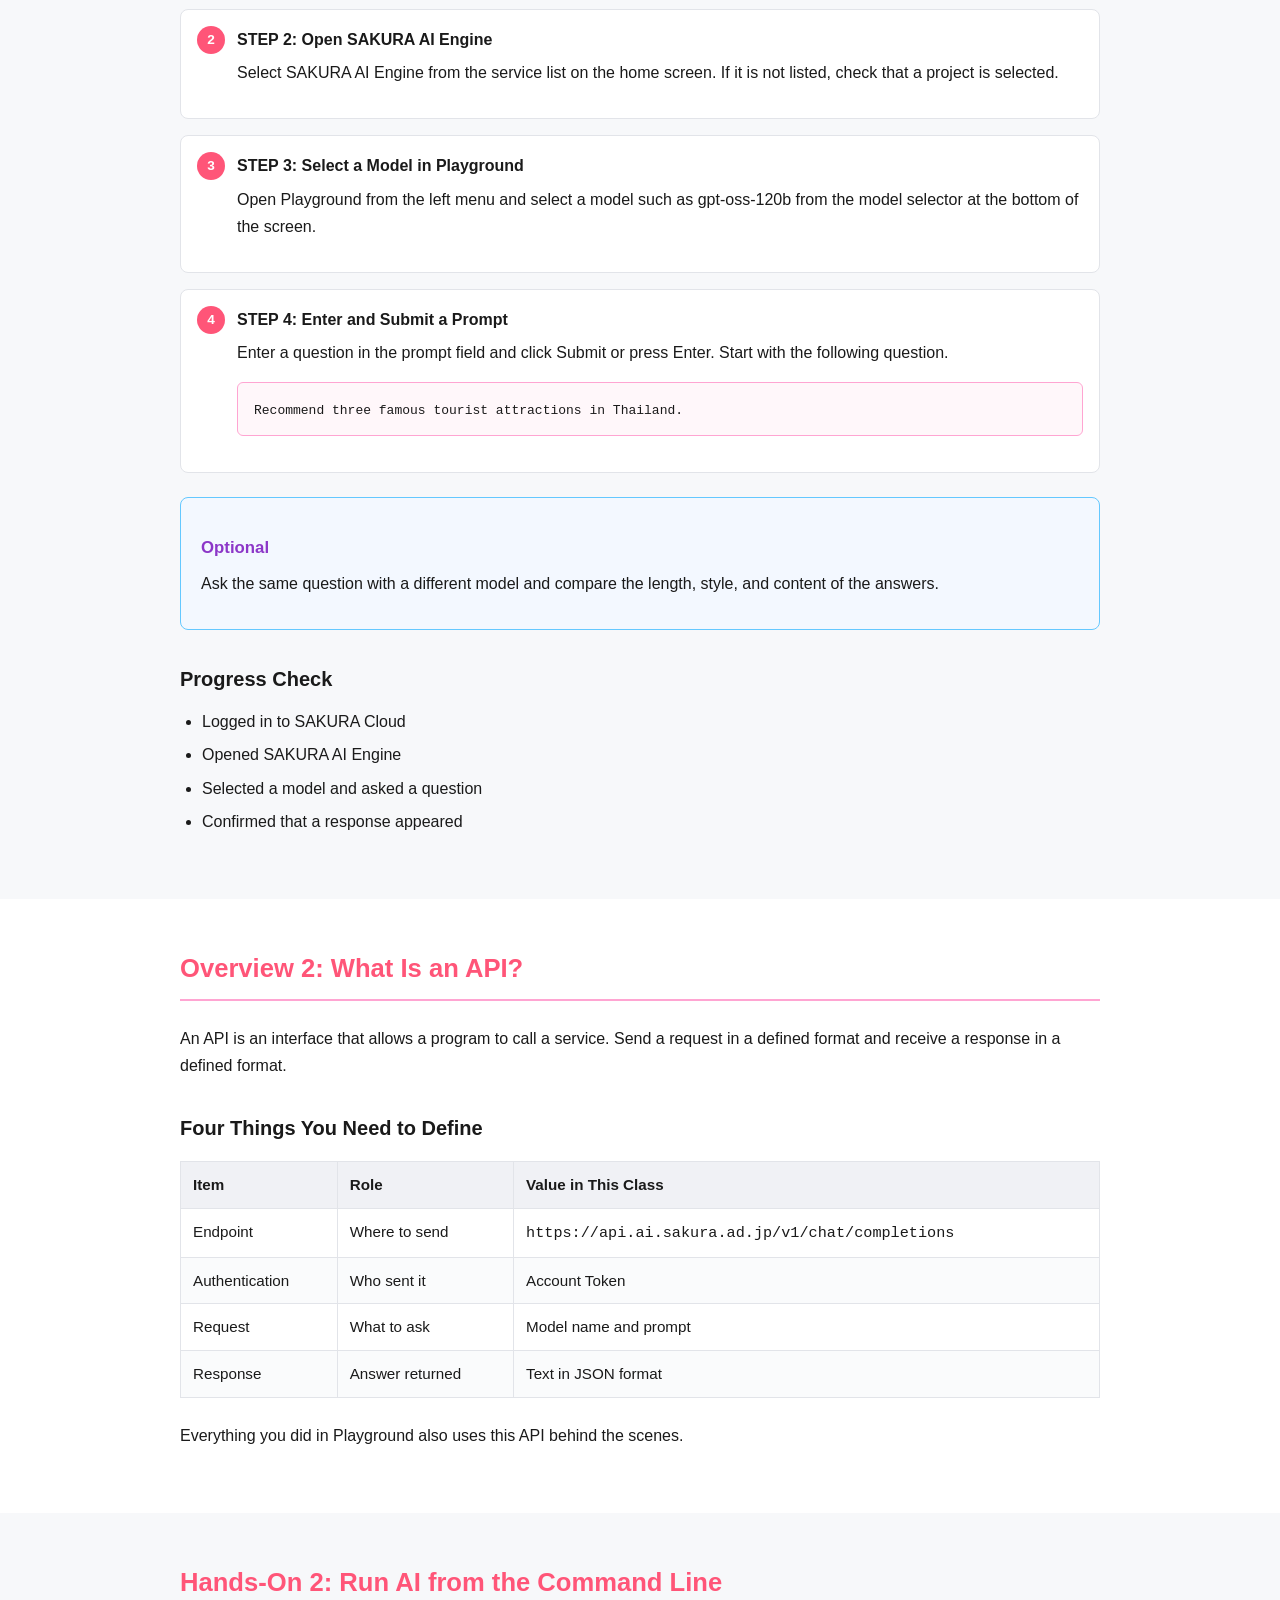
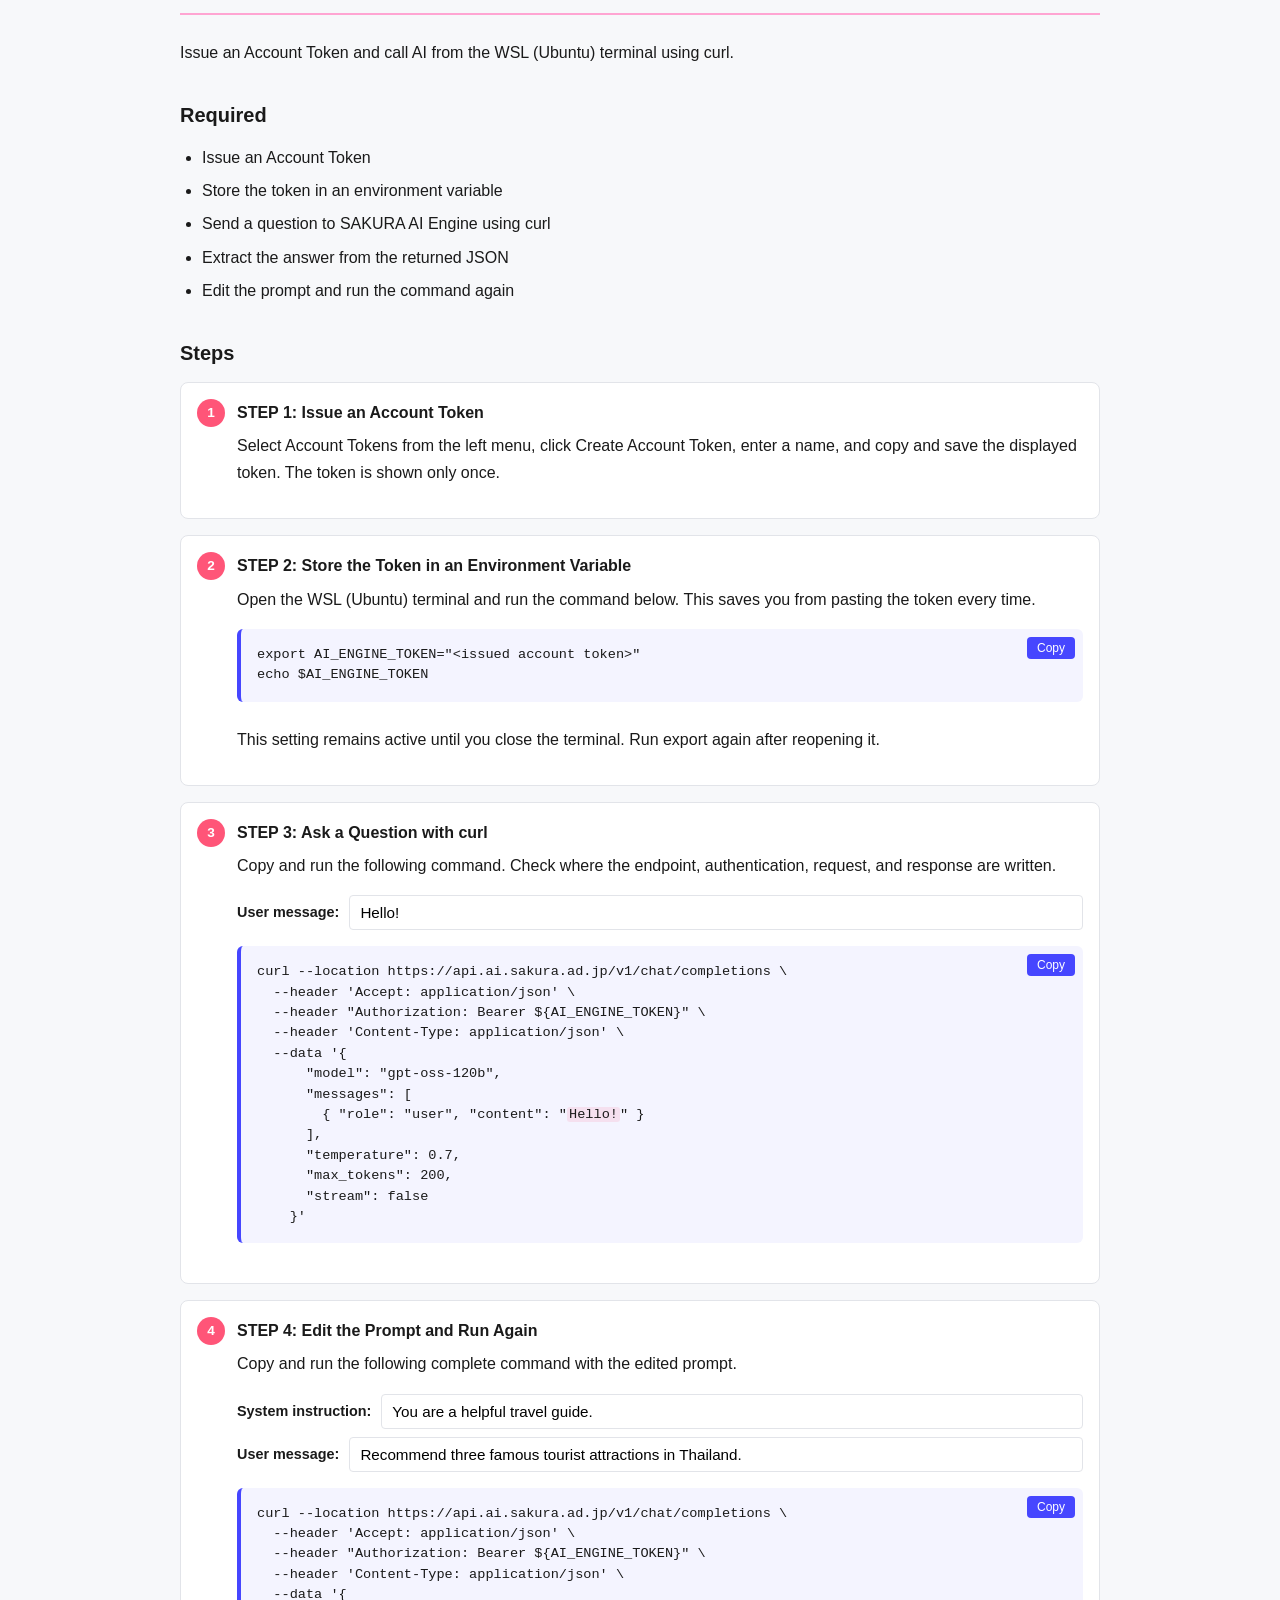
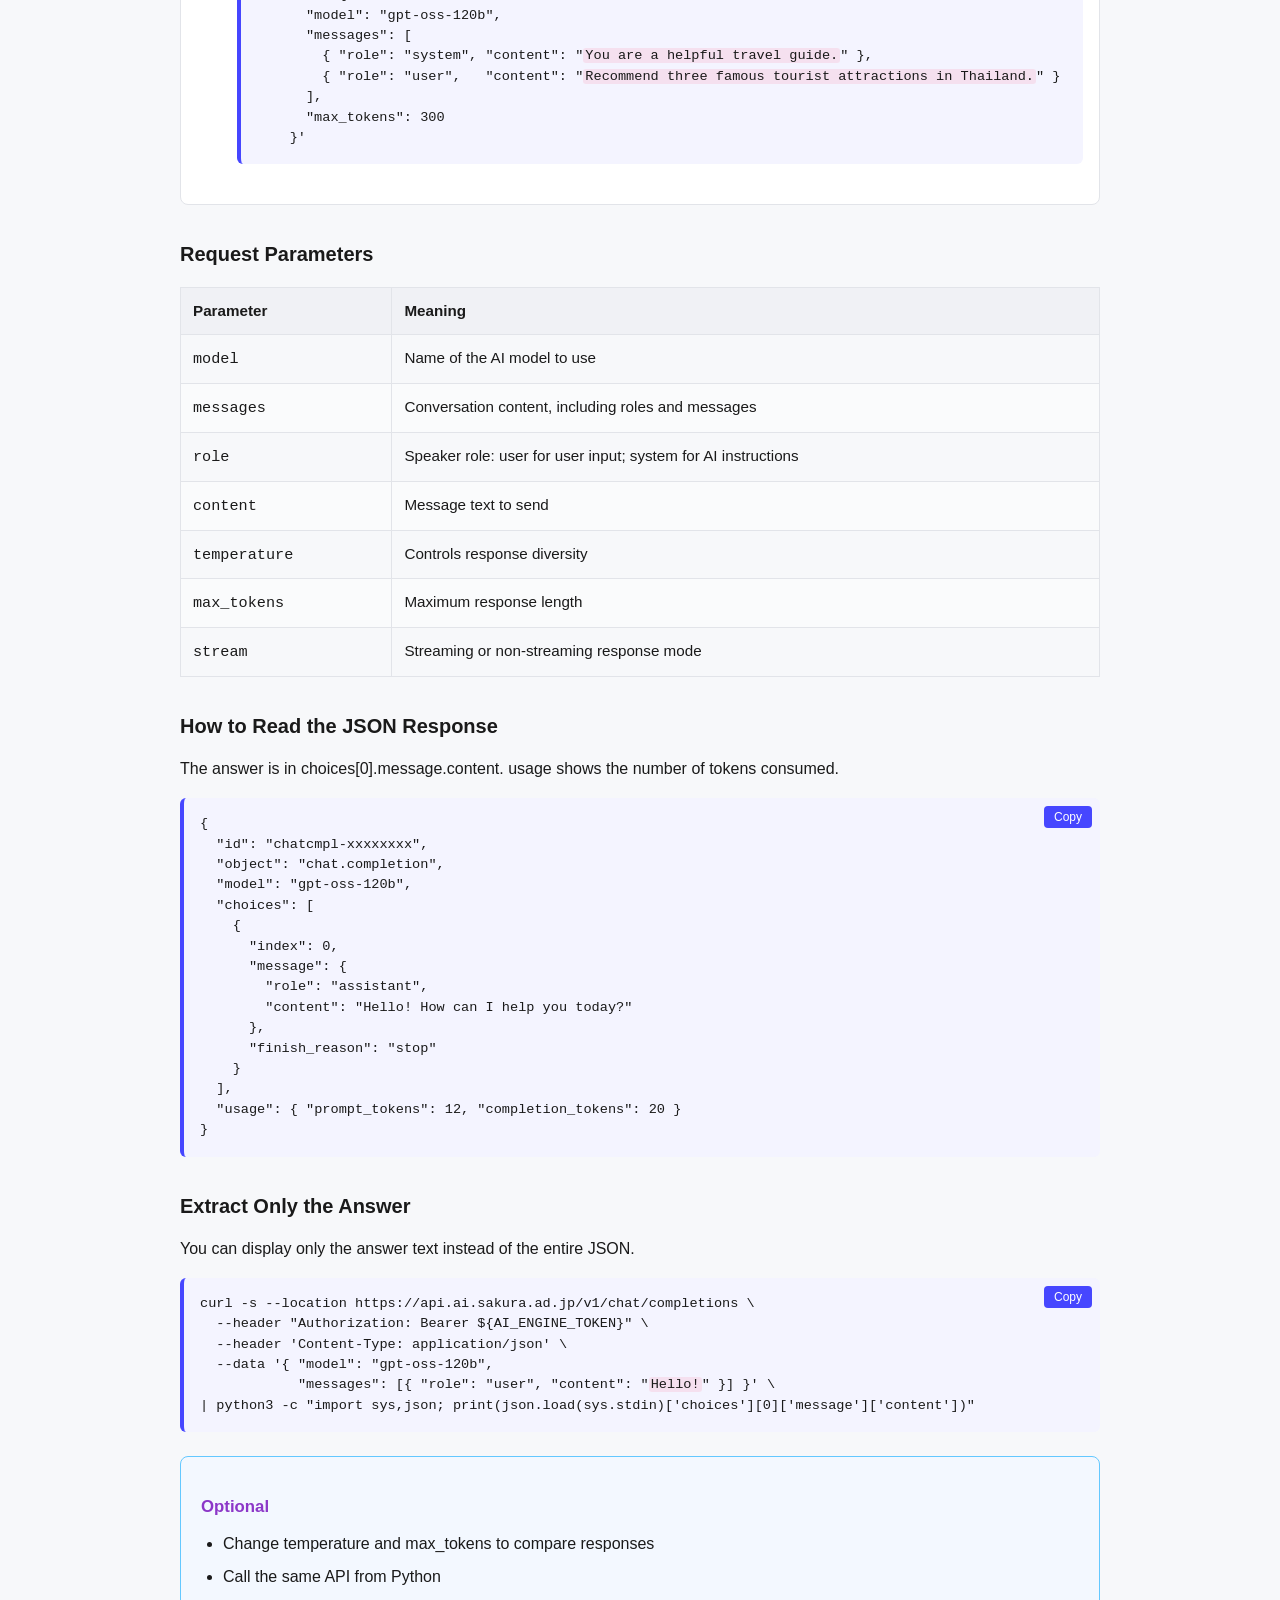
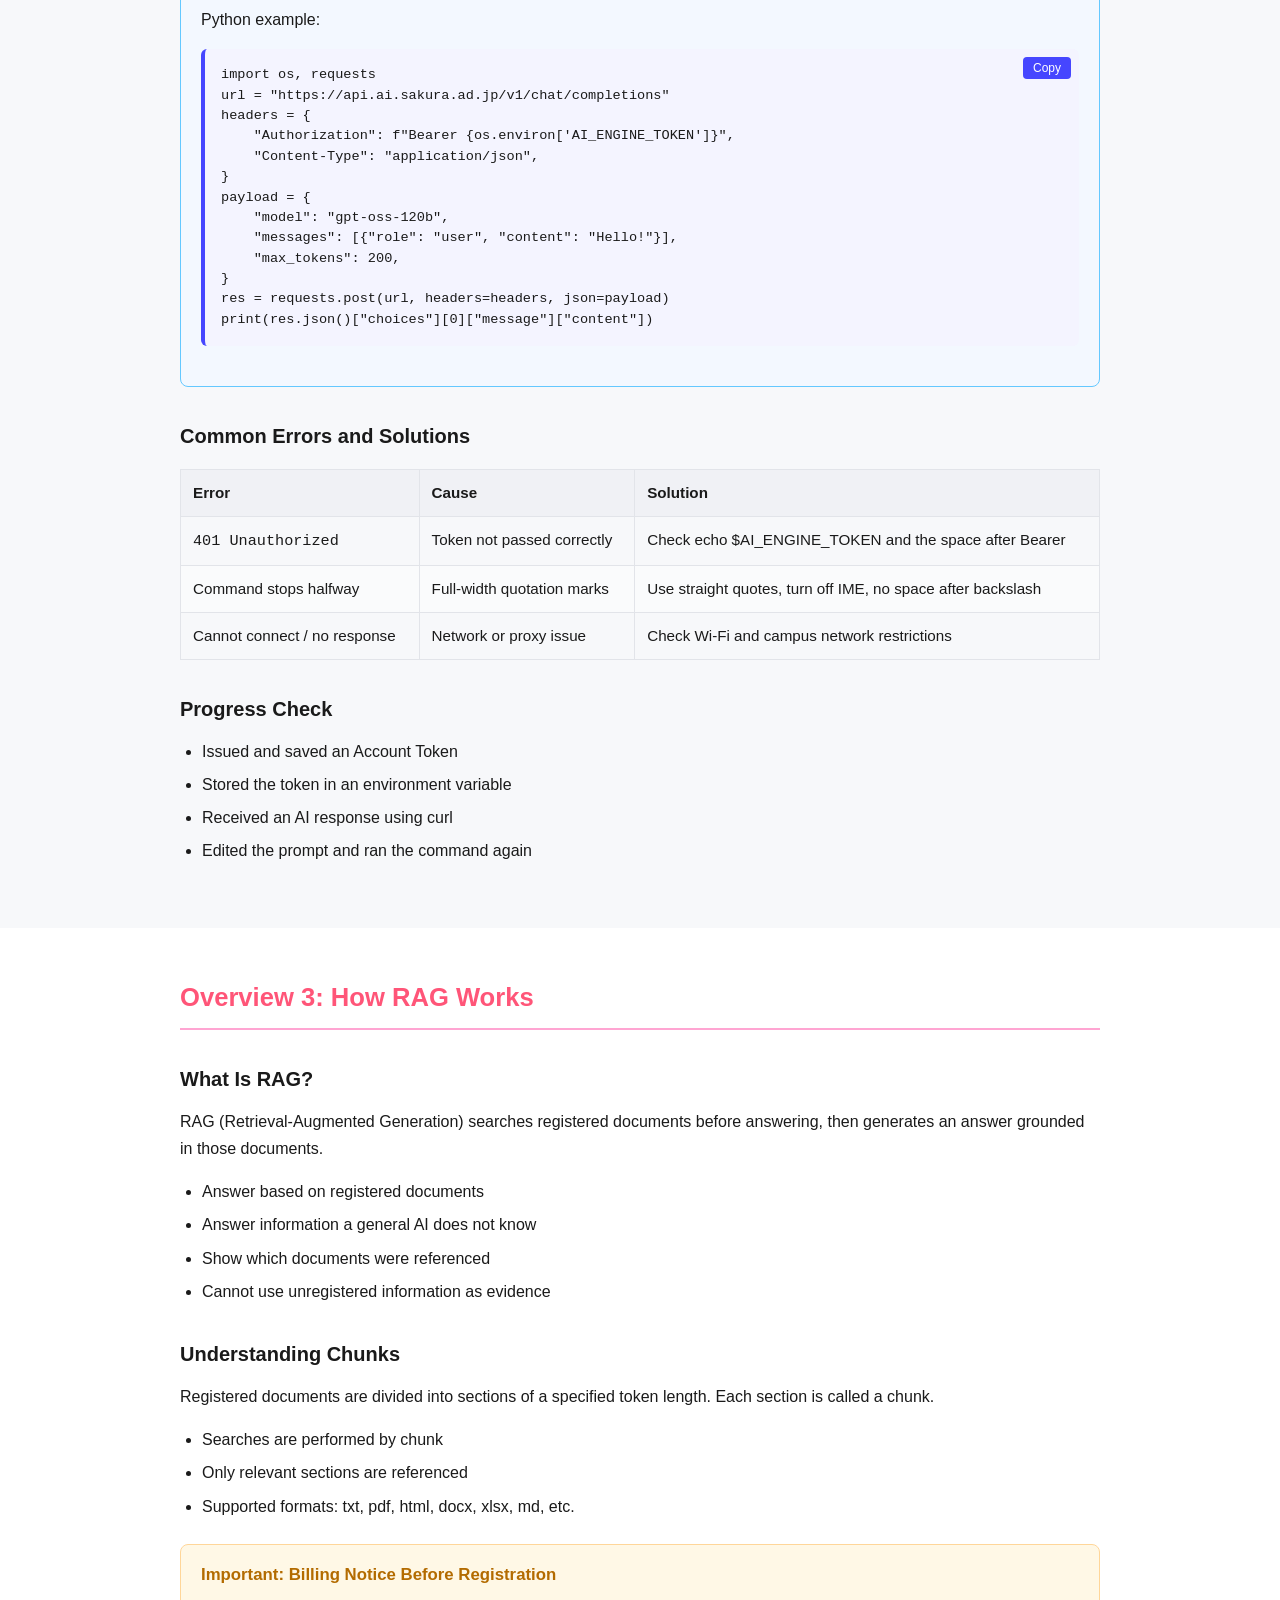
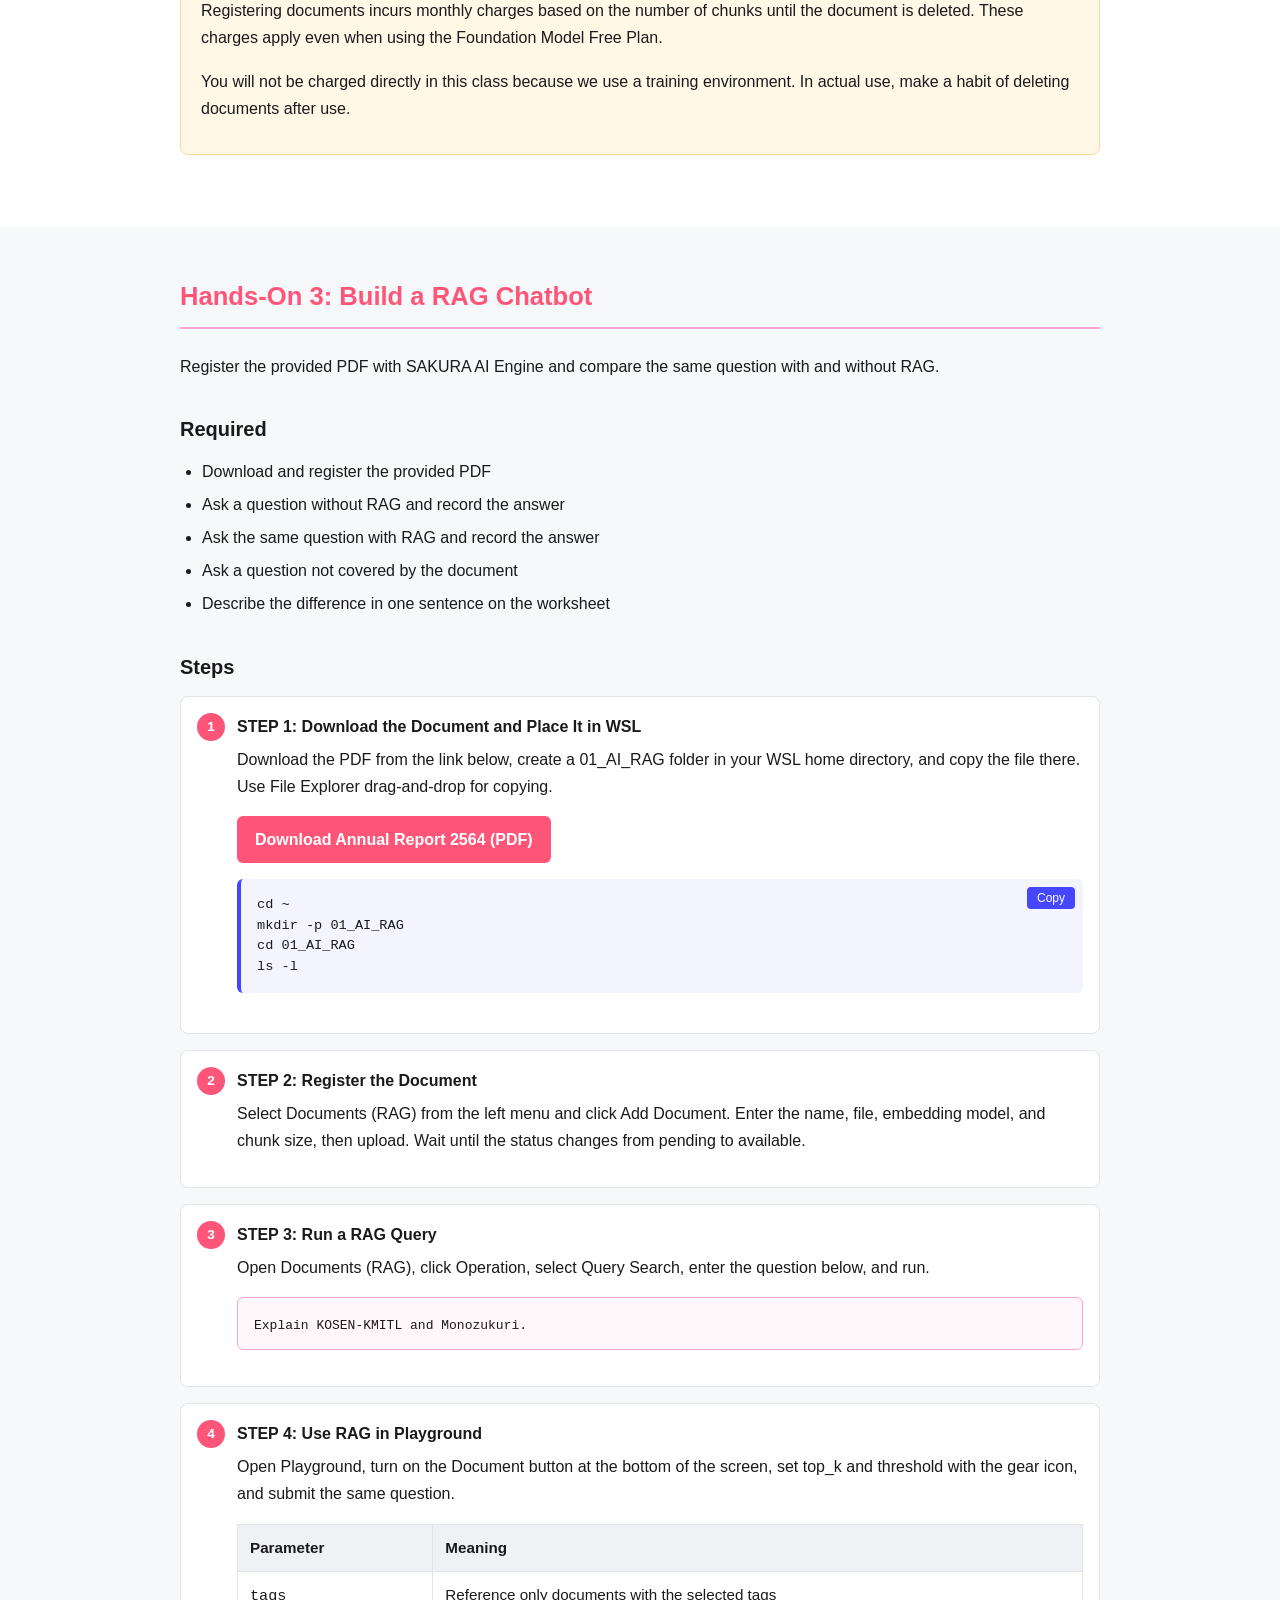
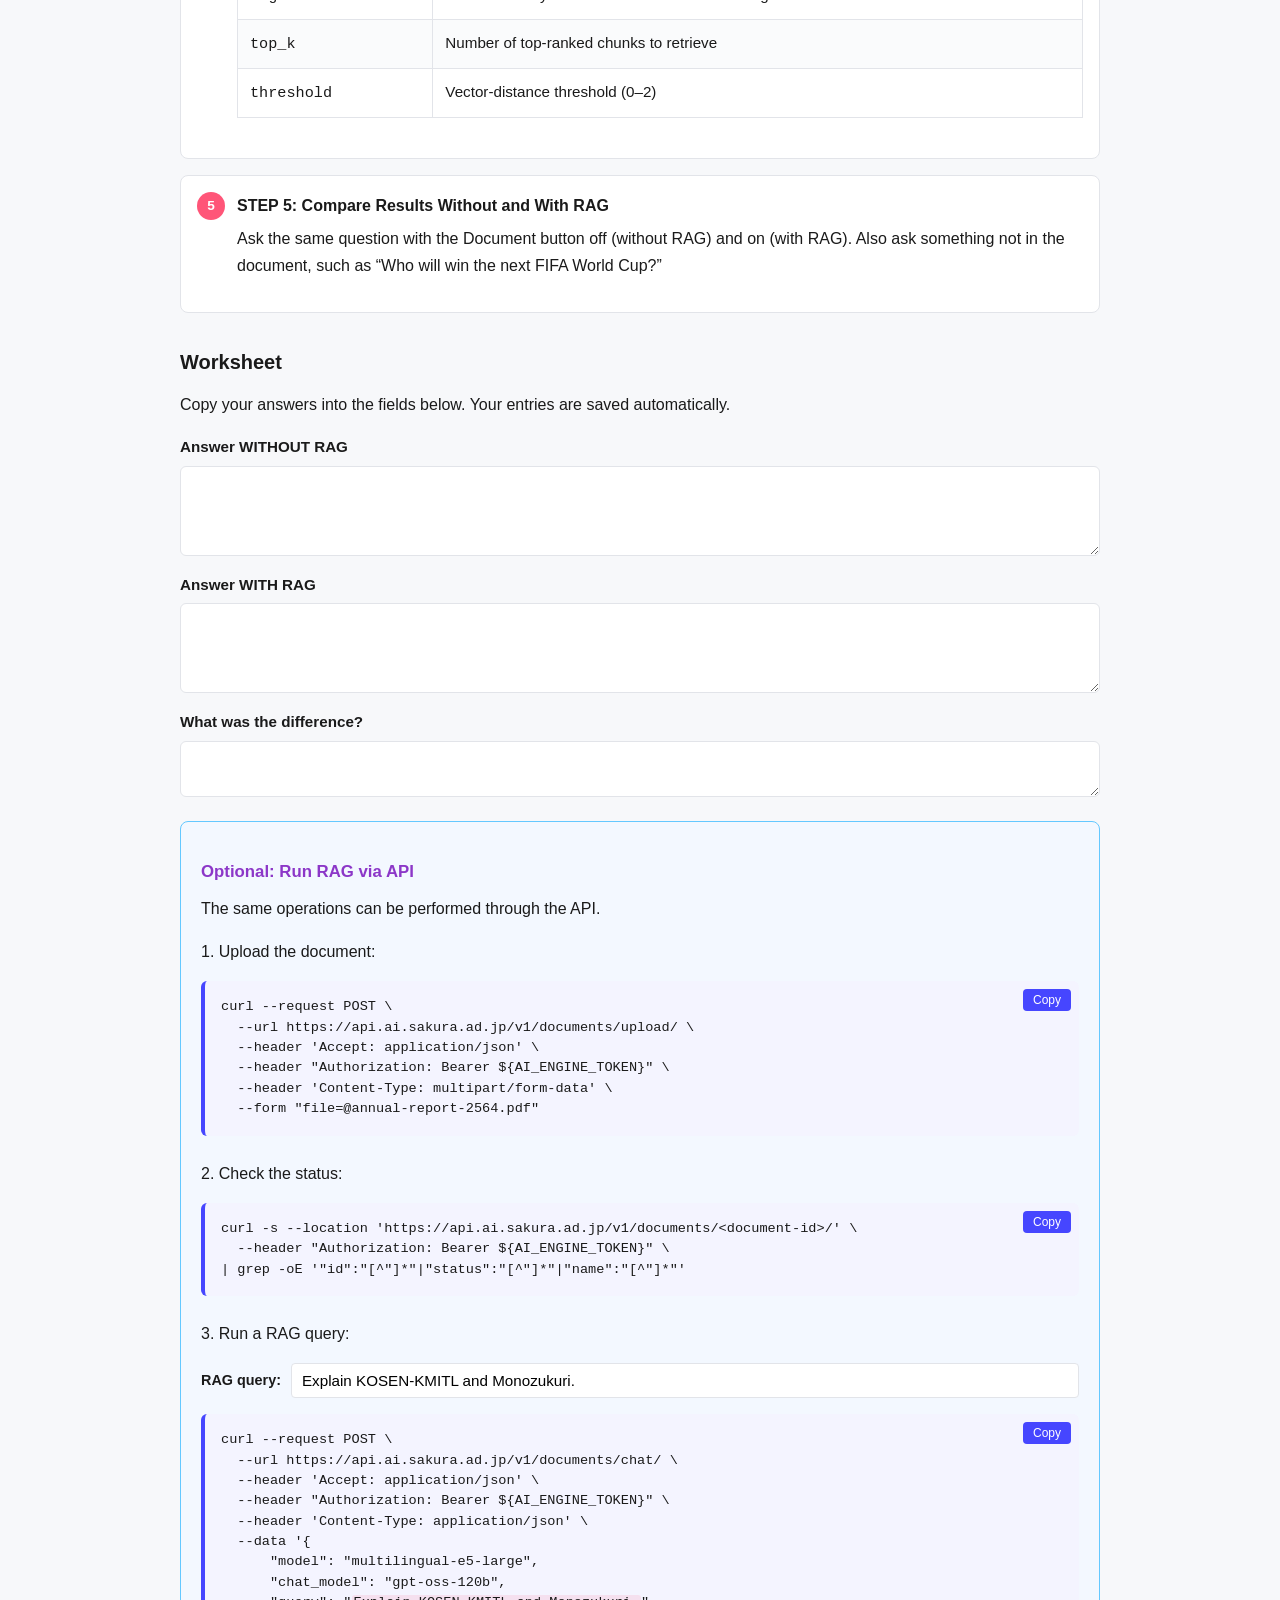
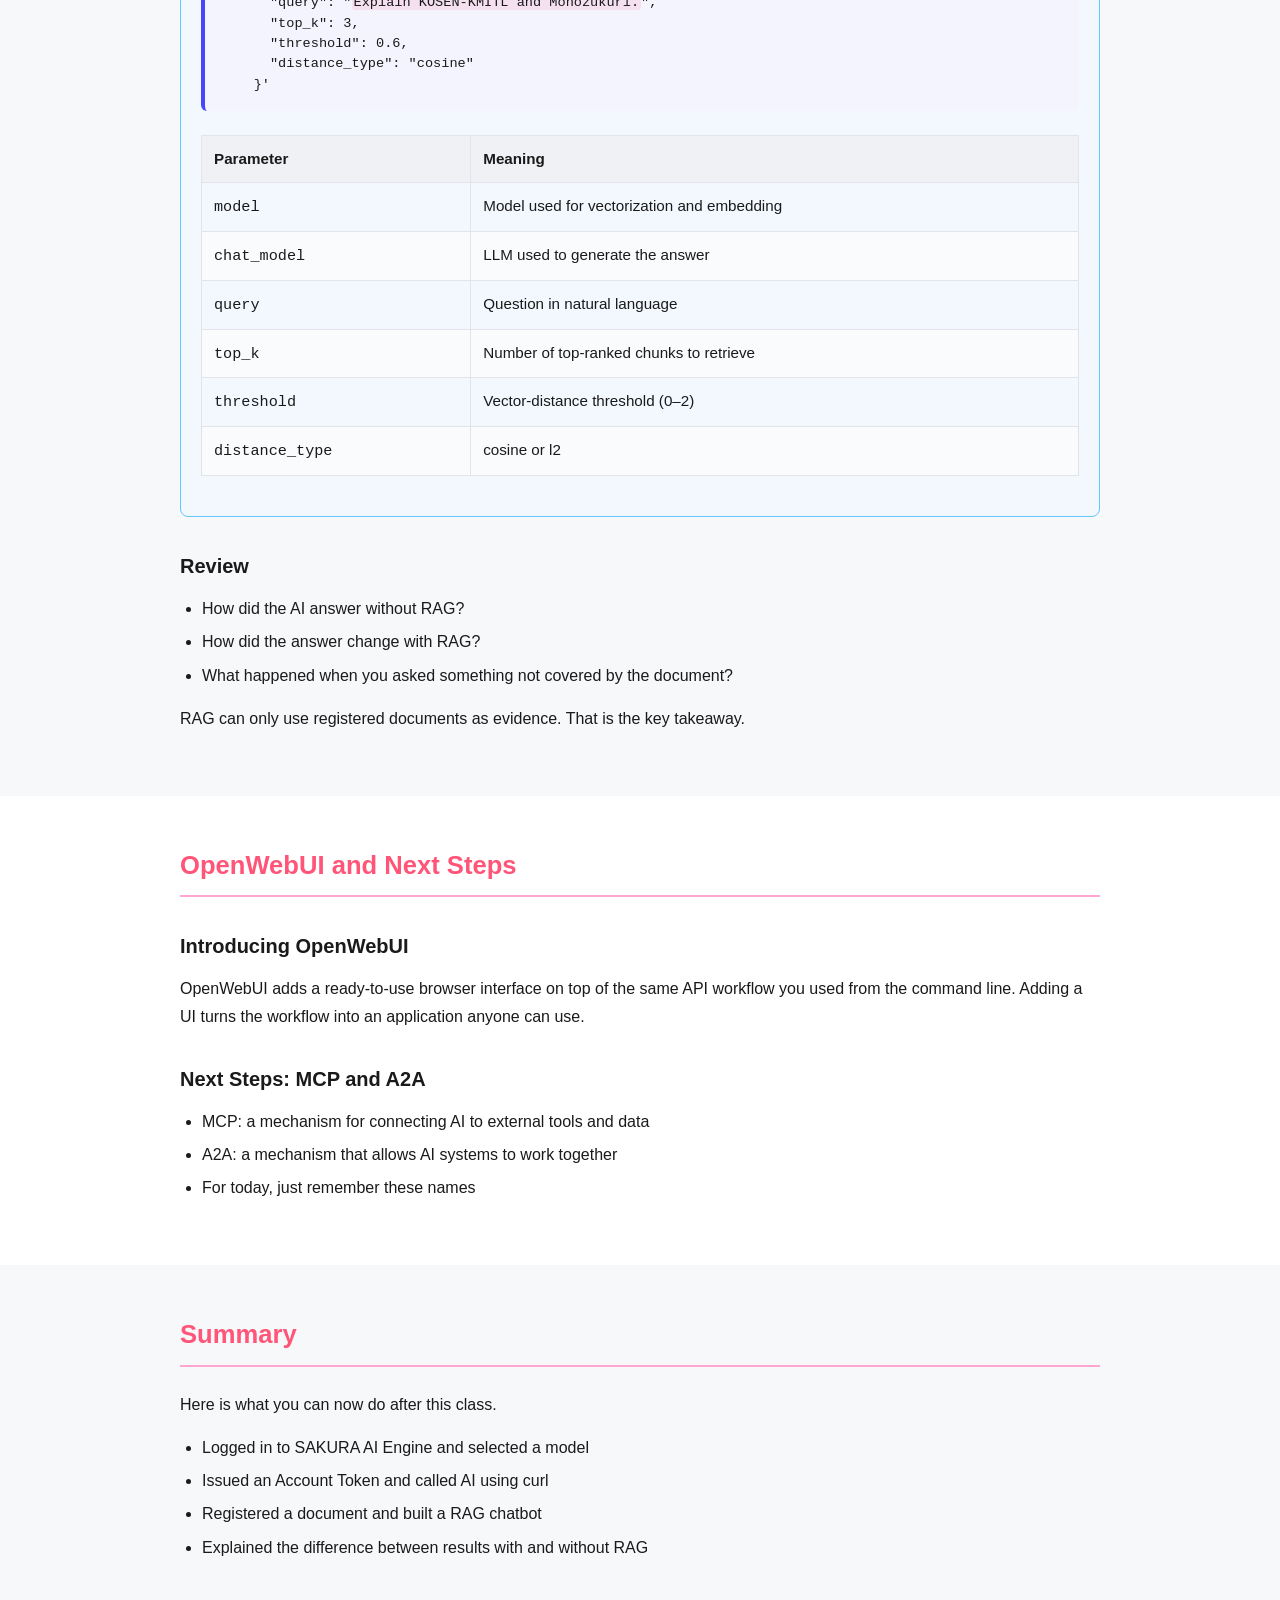
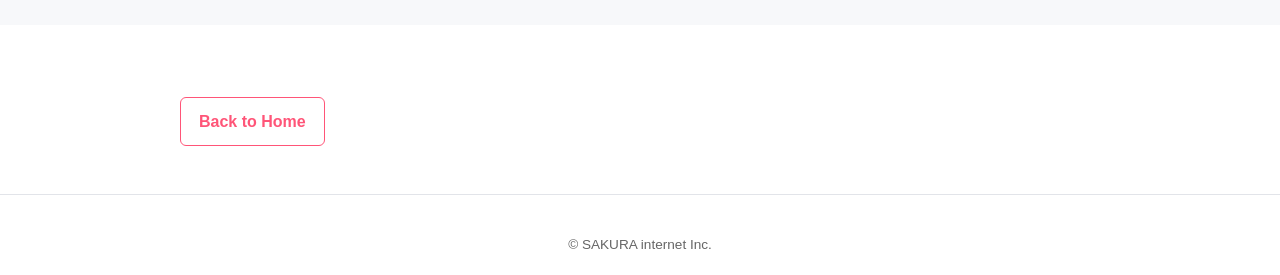
==== commit 7a66ce6f: "Remove Thai language placeholder from UI switcher" ====
--- a/lecture01.html
+++ b/lecture01.html
@@ -20,7 +20,6 @@
     <select id="lang-switcher" aria-label="Language">
       <option value="en">English</option>
       <option value="ja">日本語</option>
-      <option value="th" disabled>ภาษาไทย</option>
     </select>
   </div>
 </header>
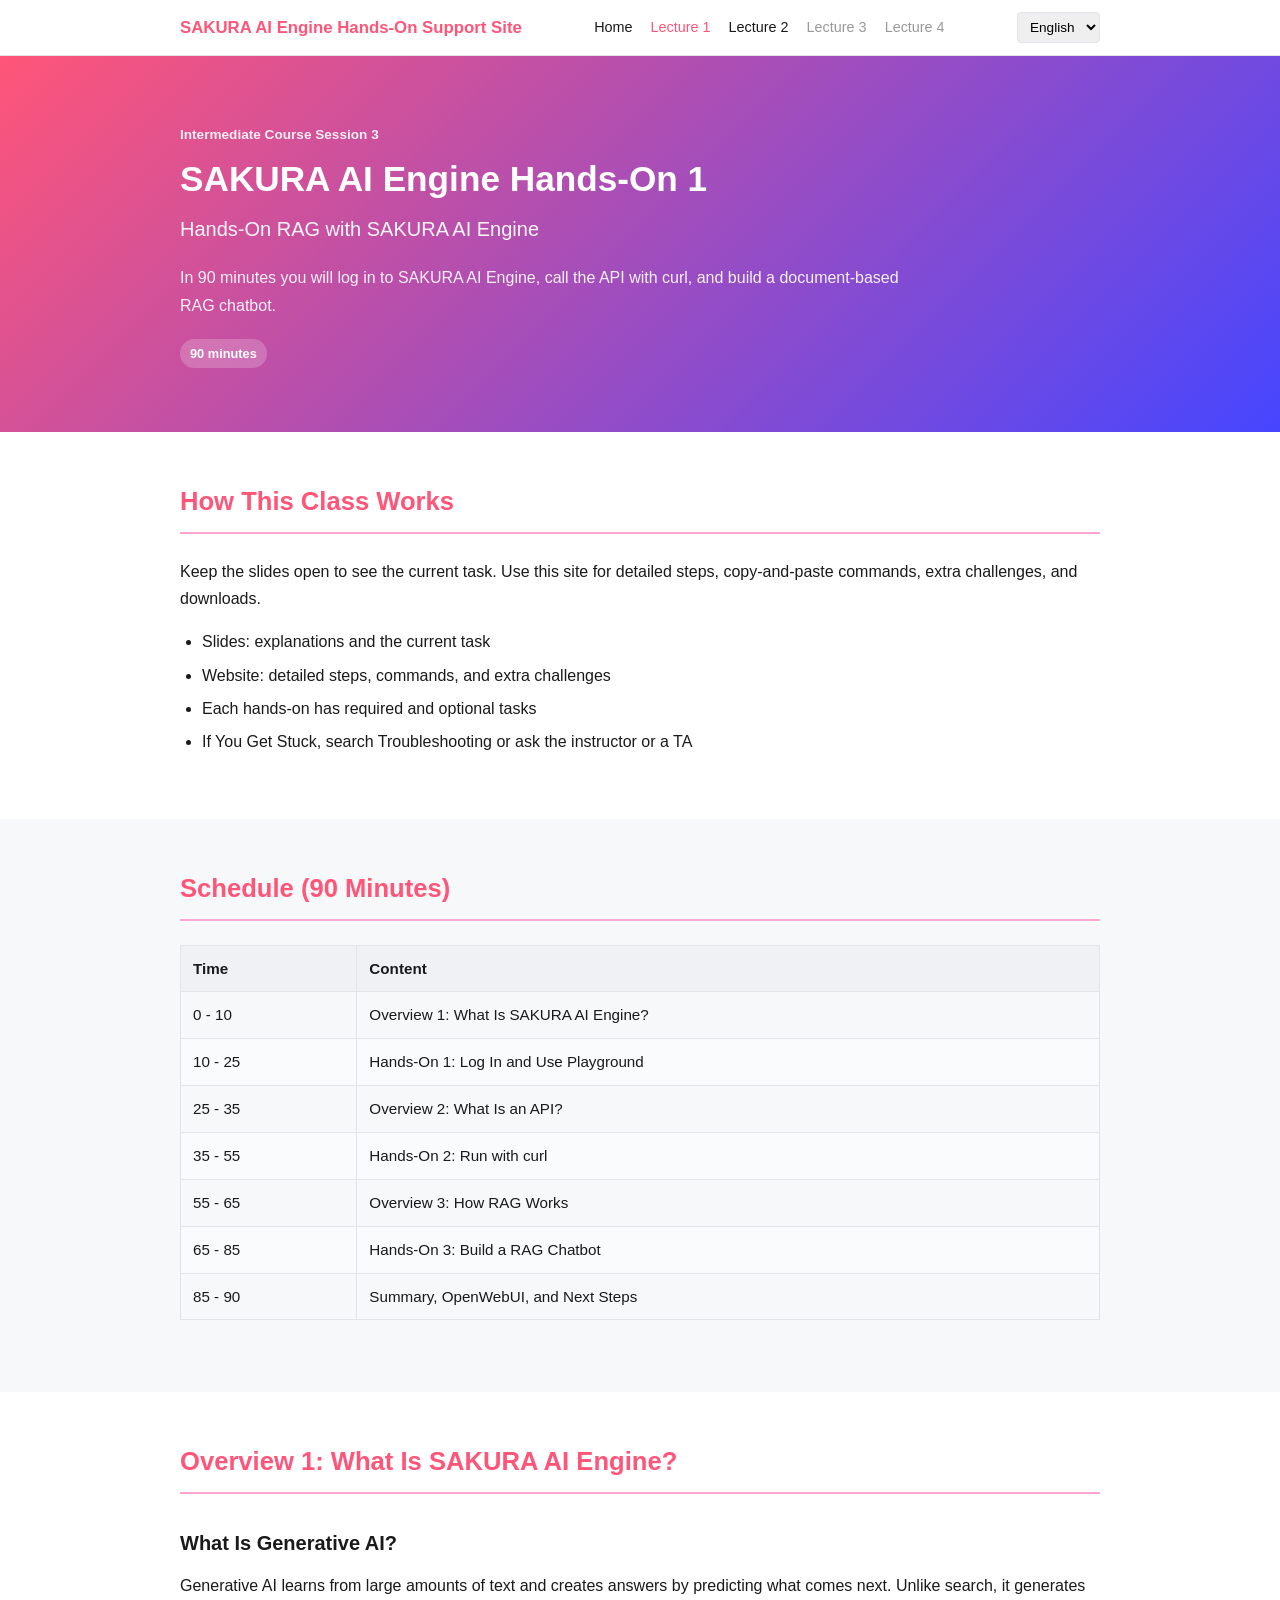
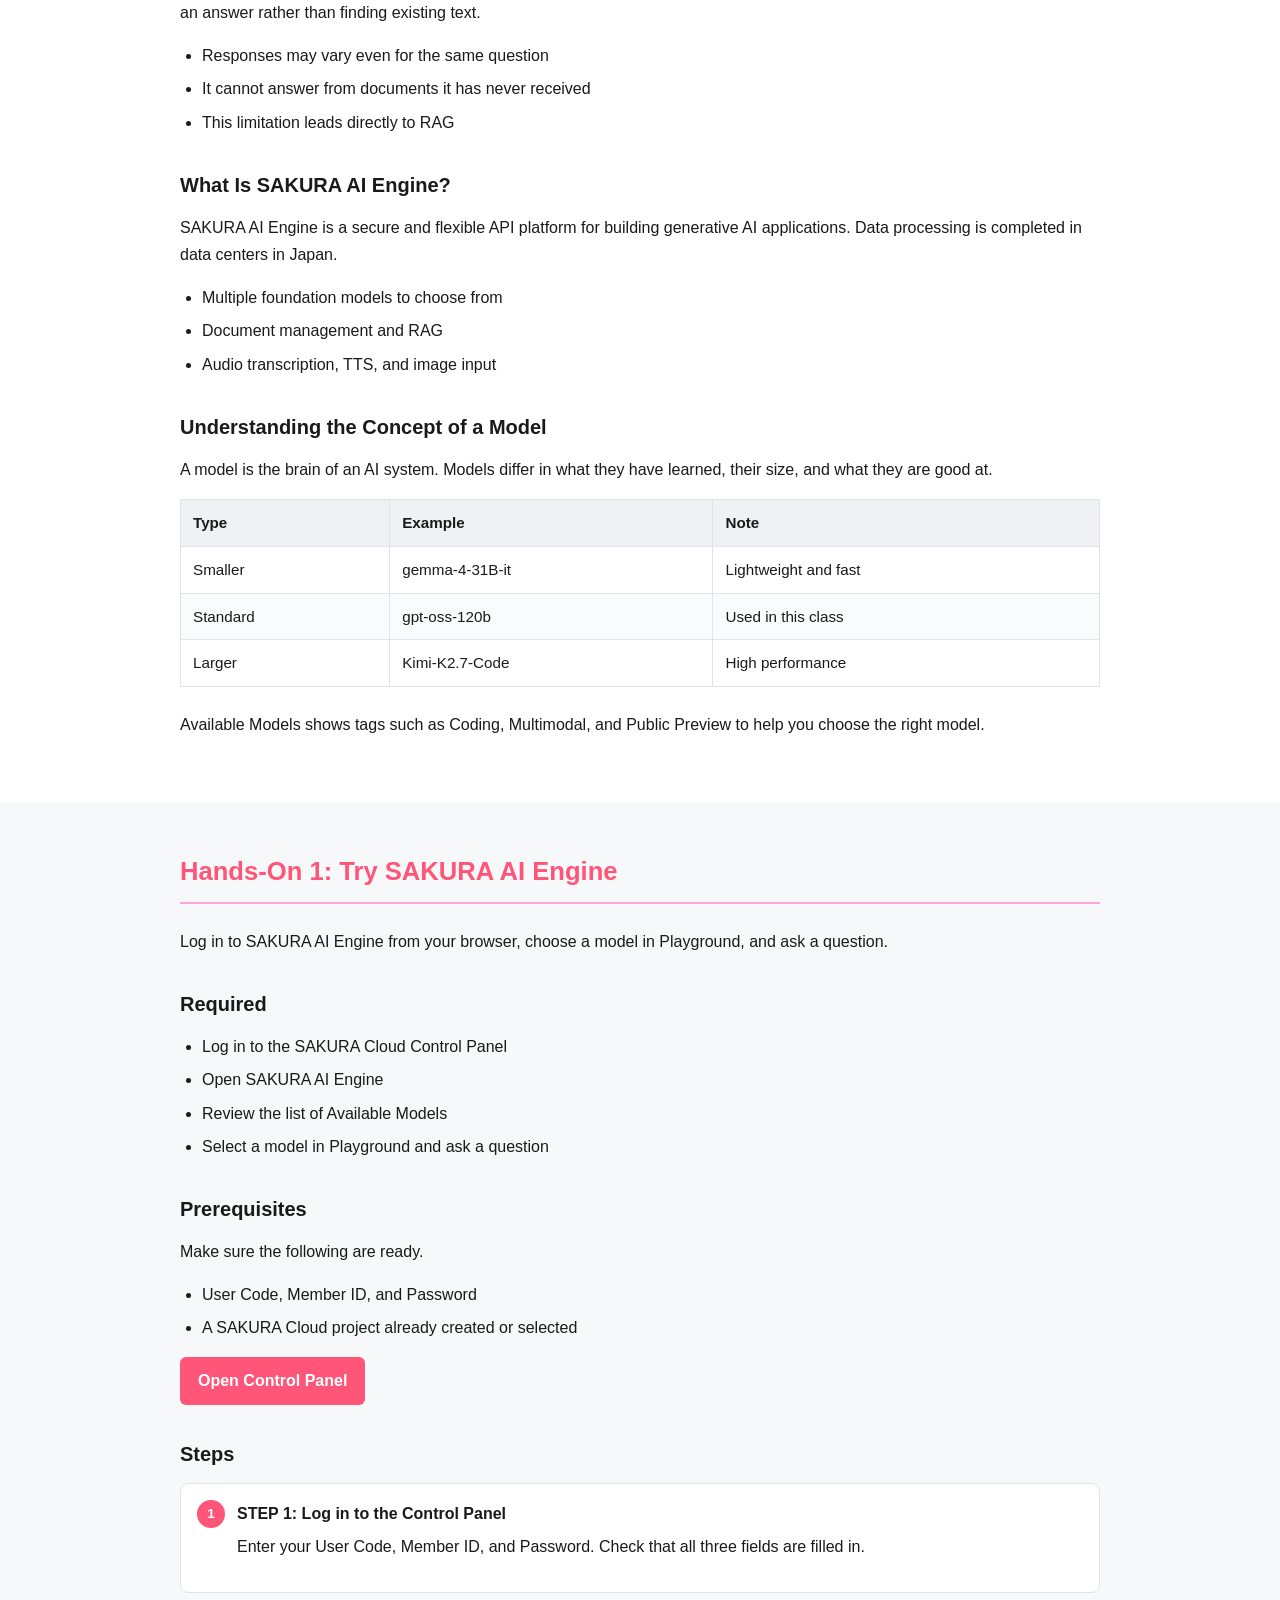
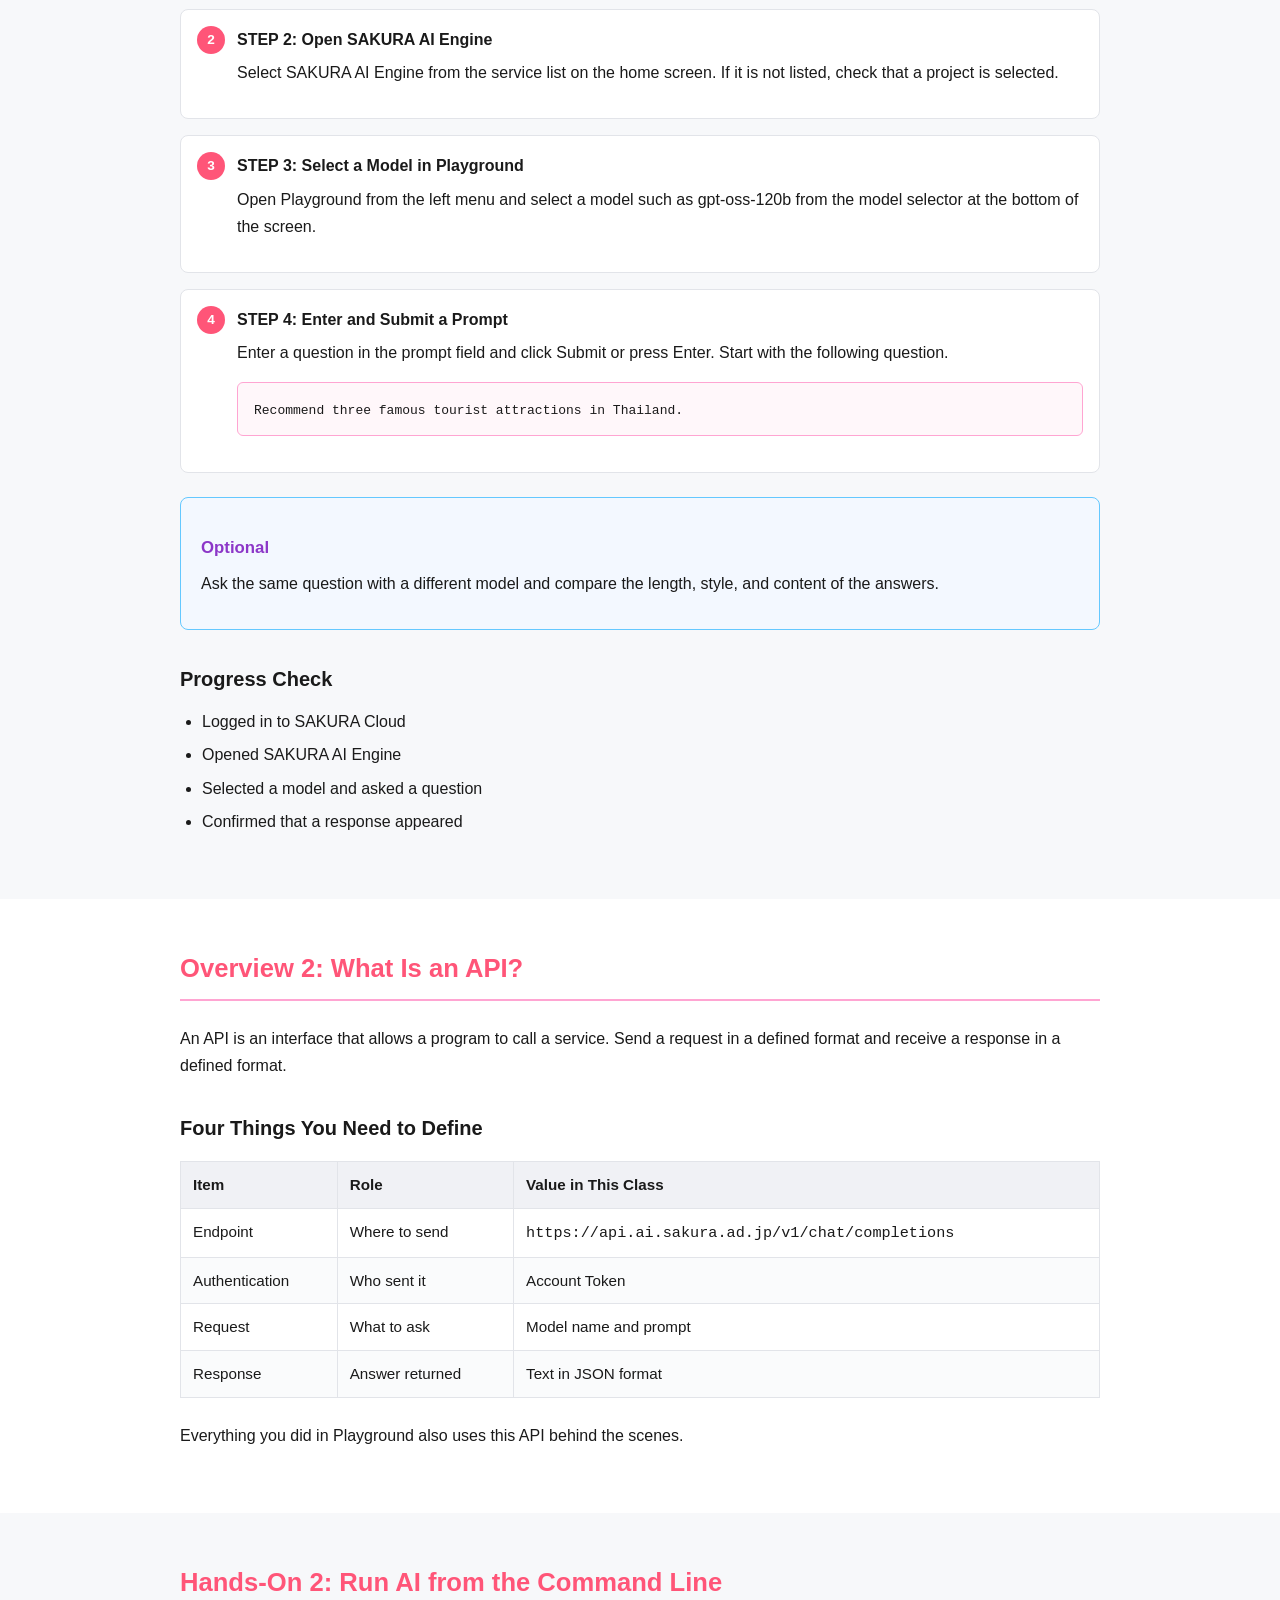
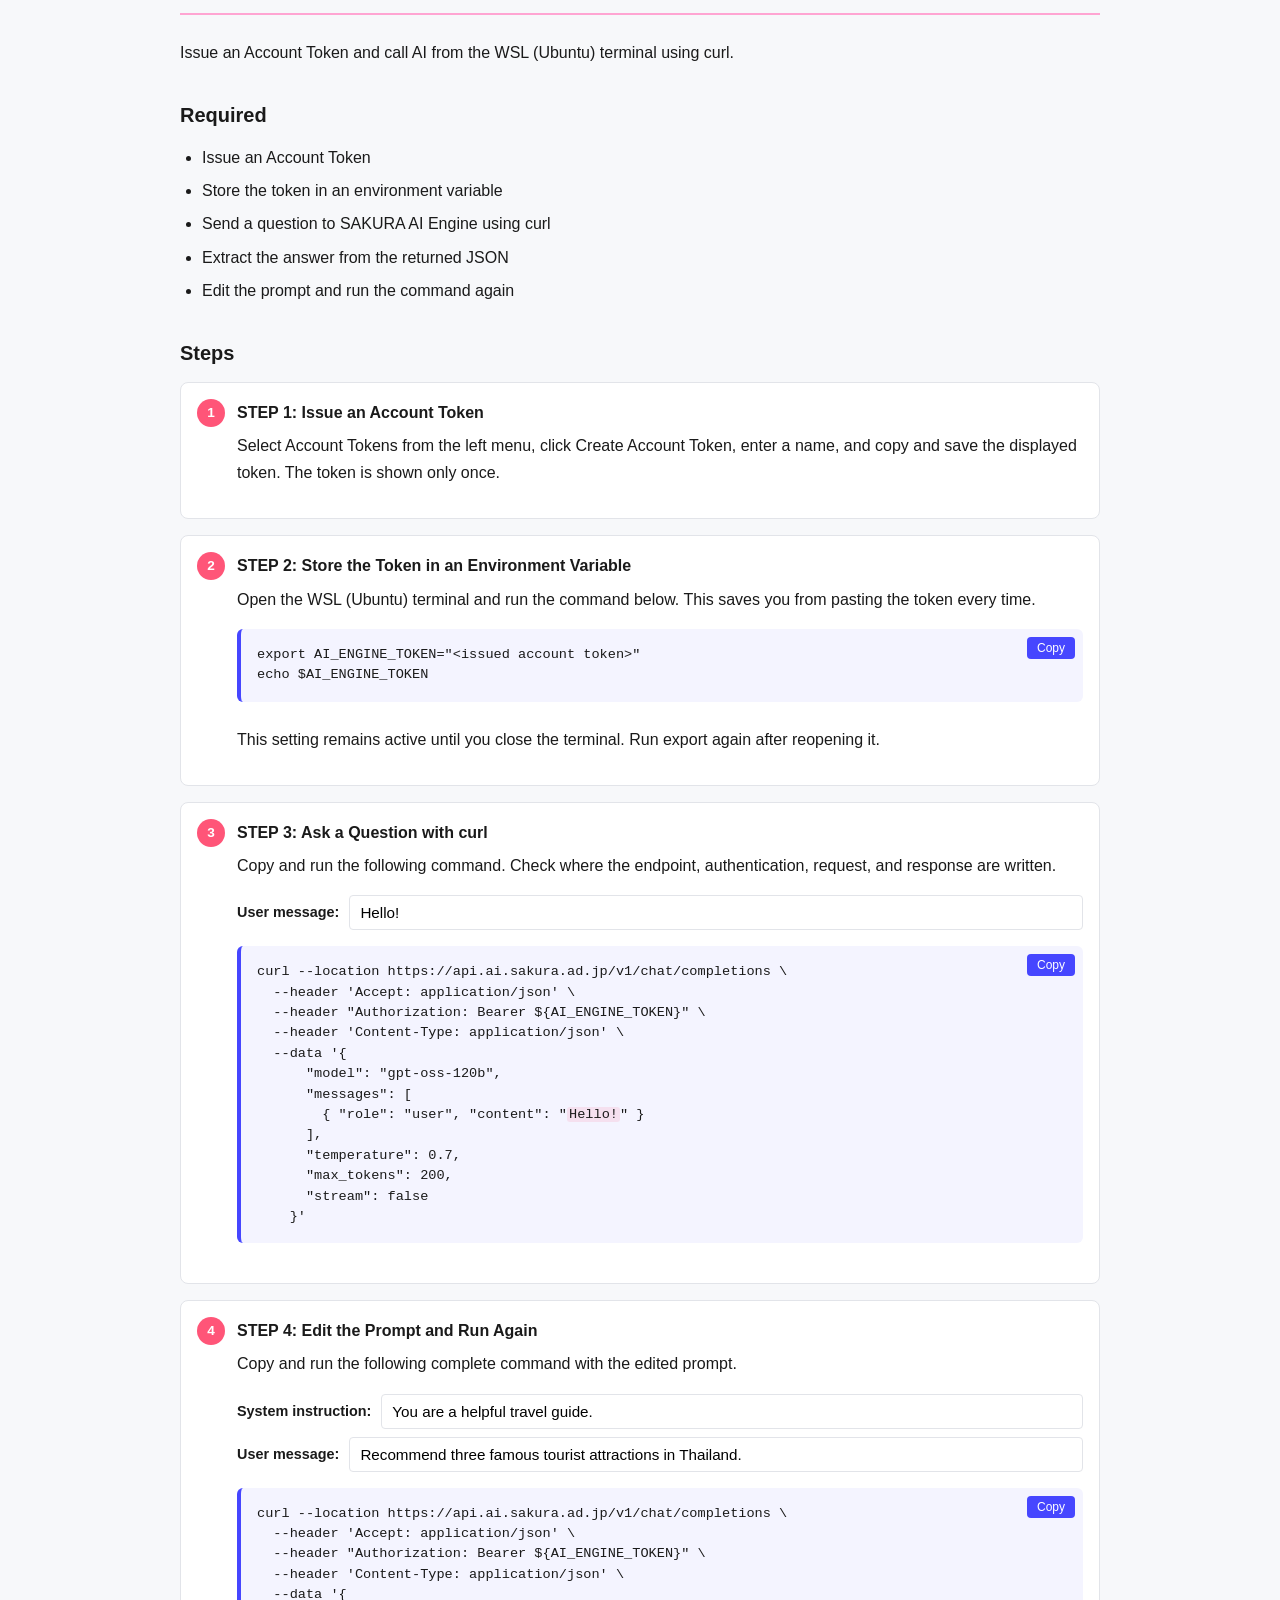
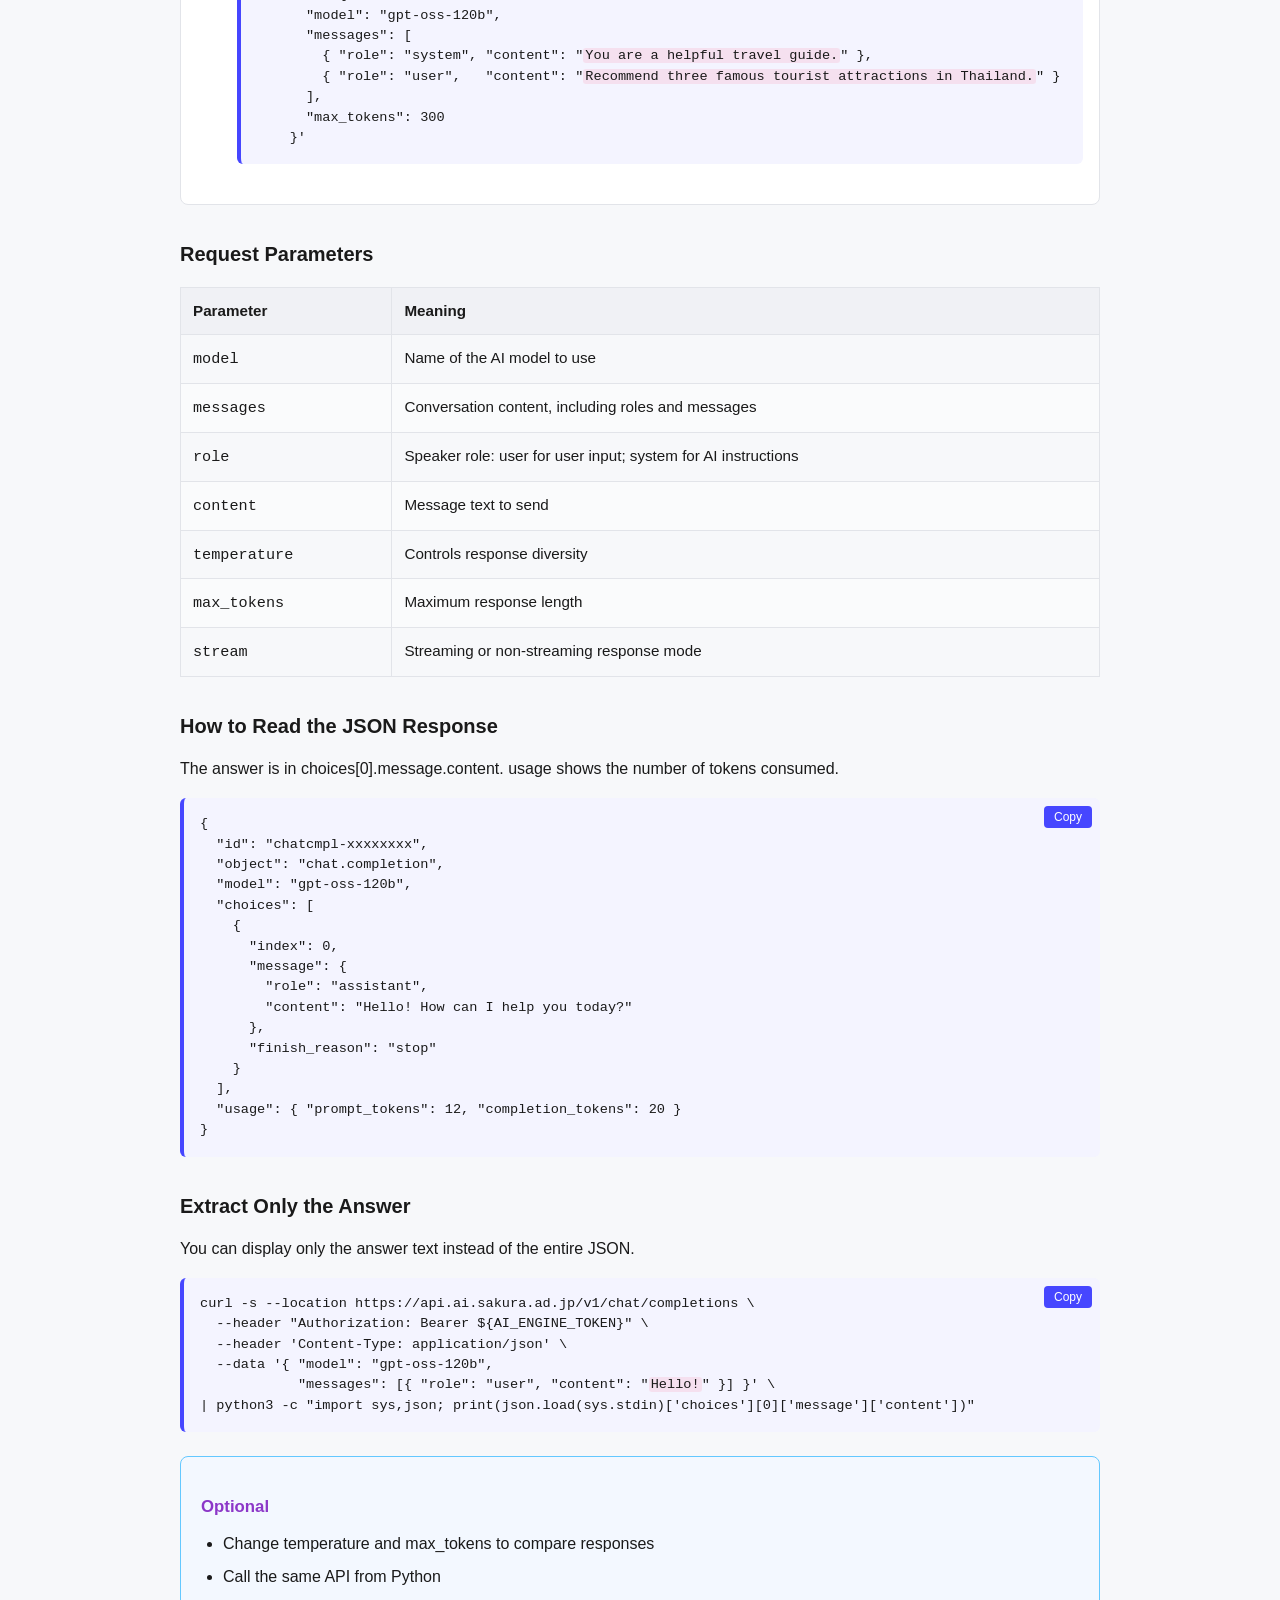
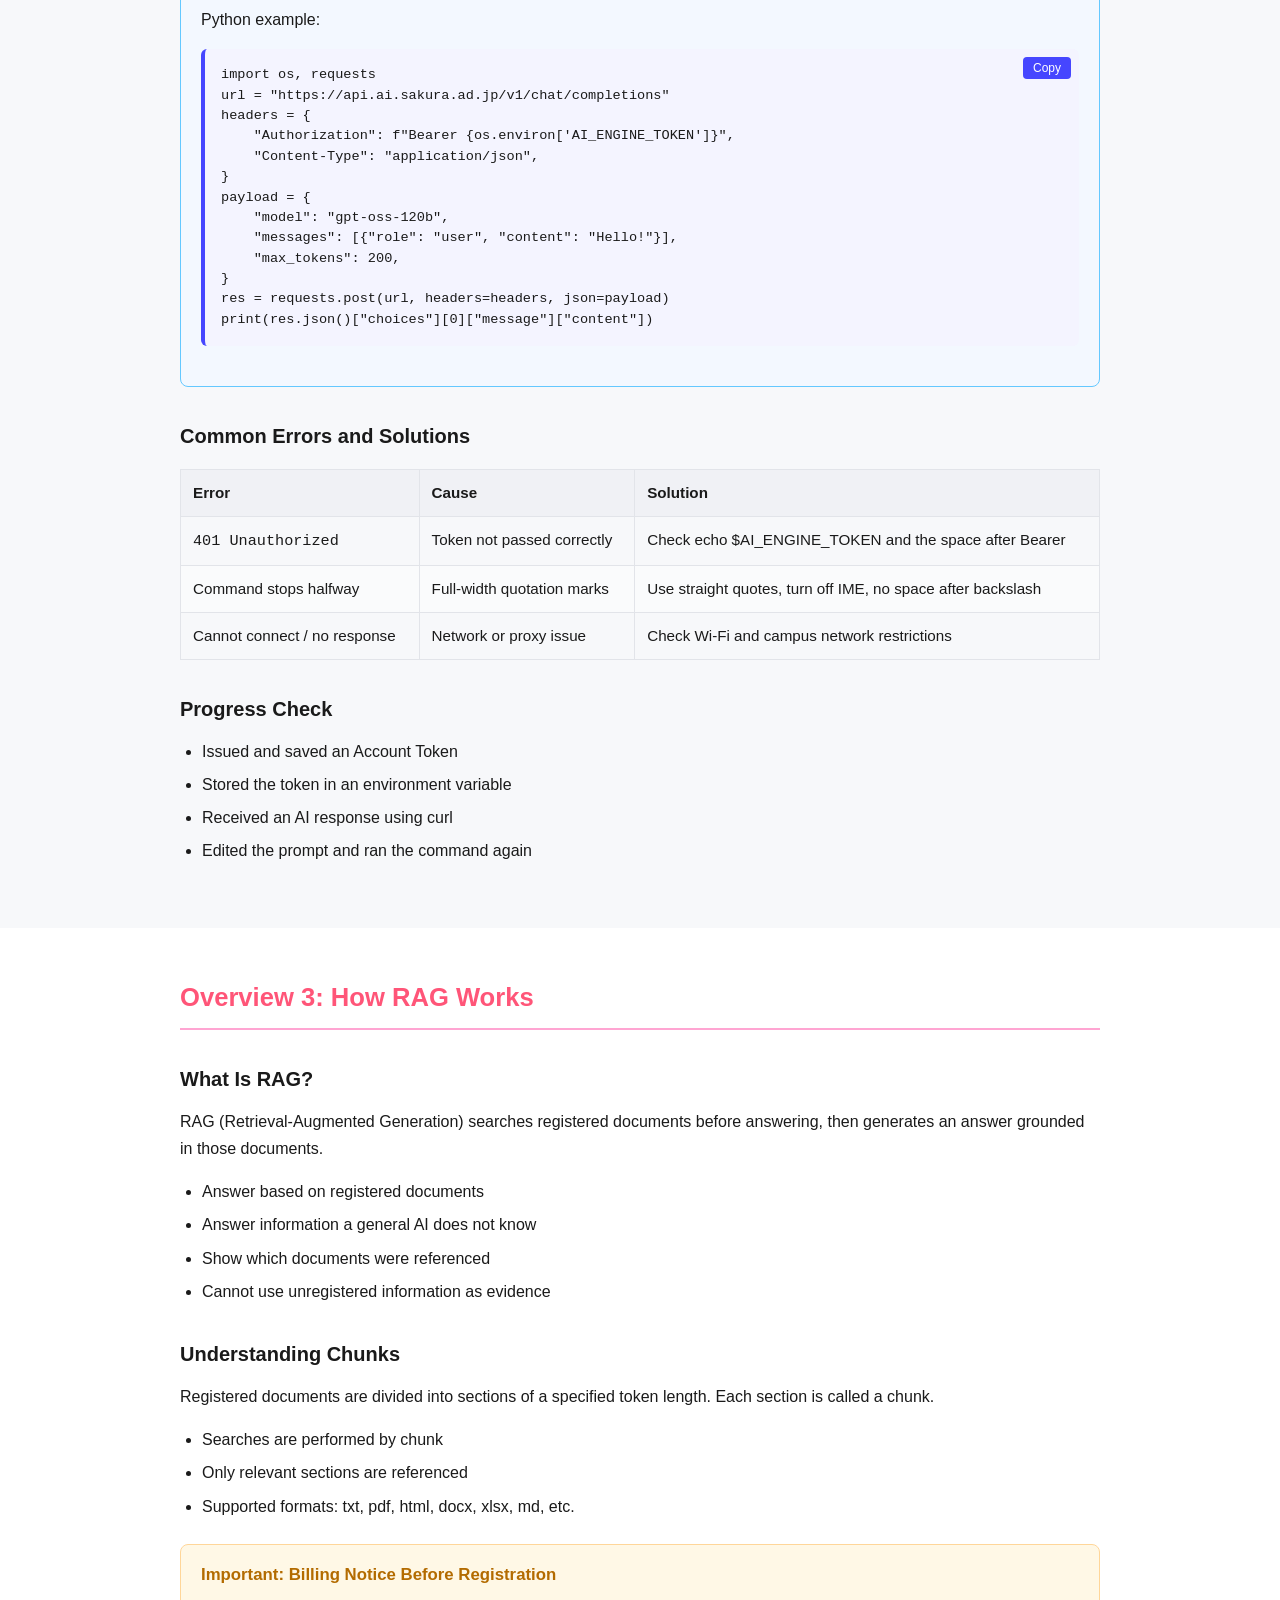
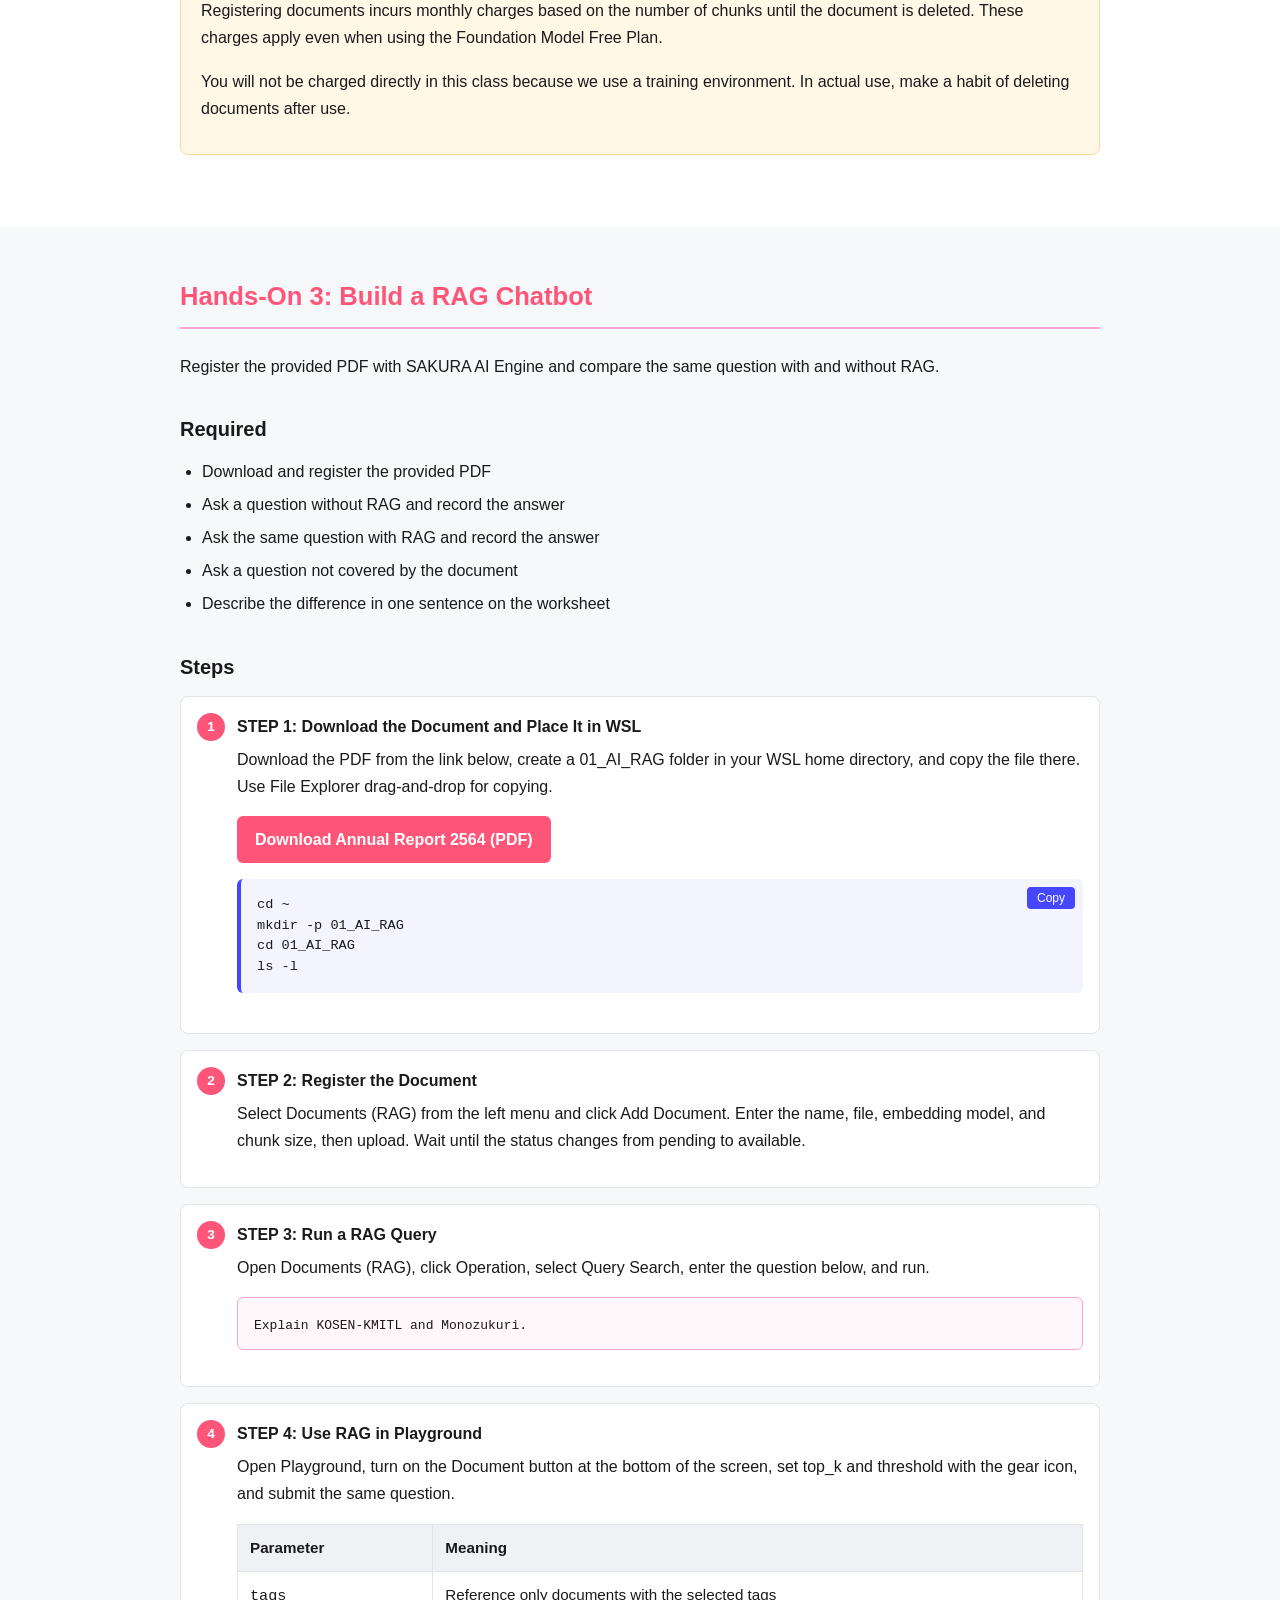
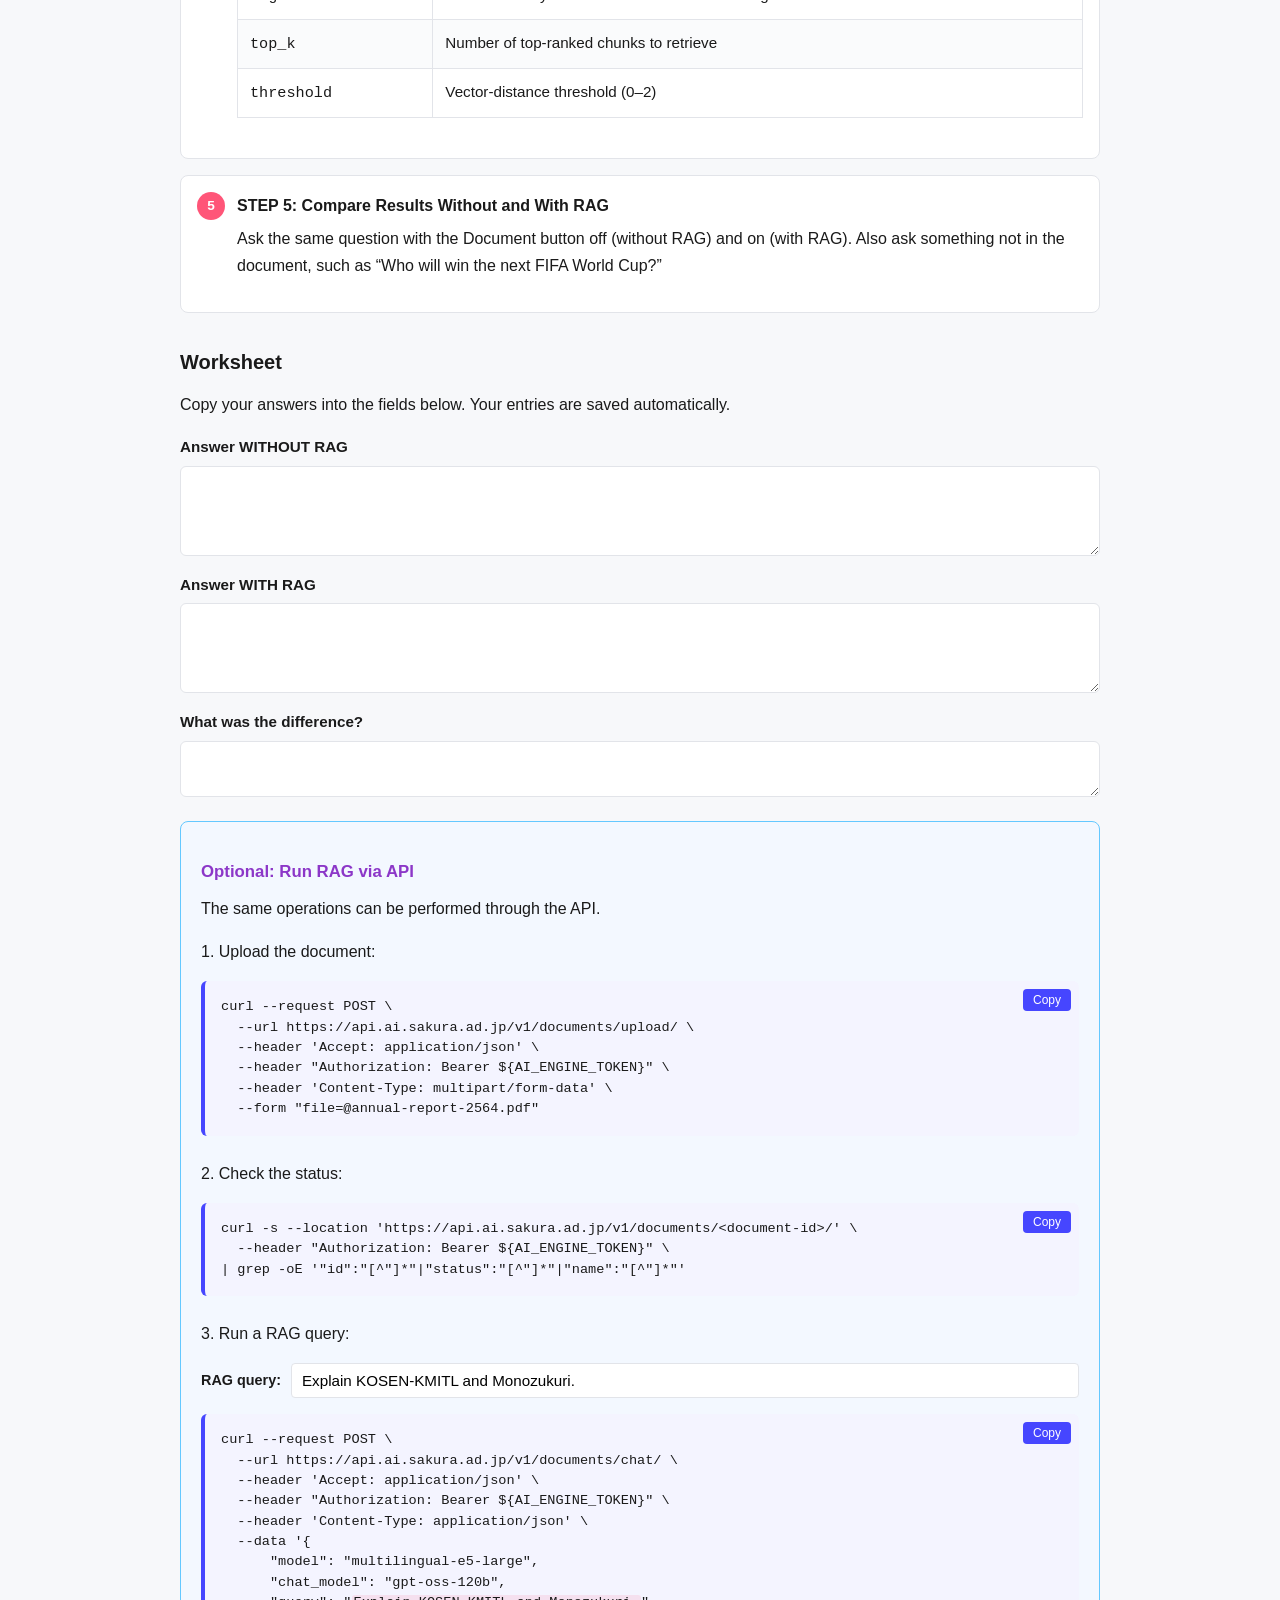
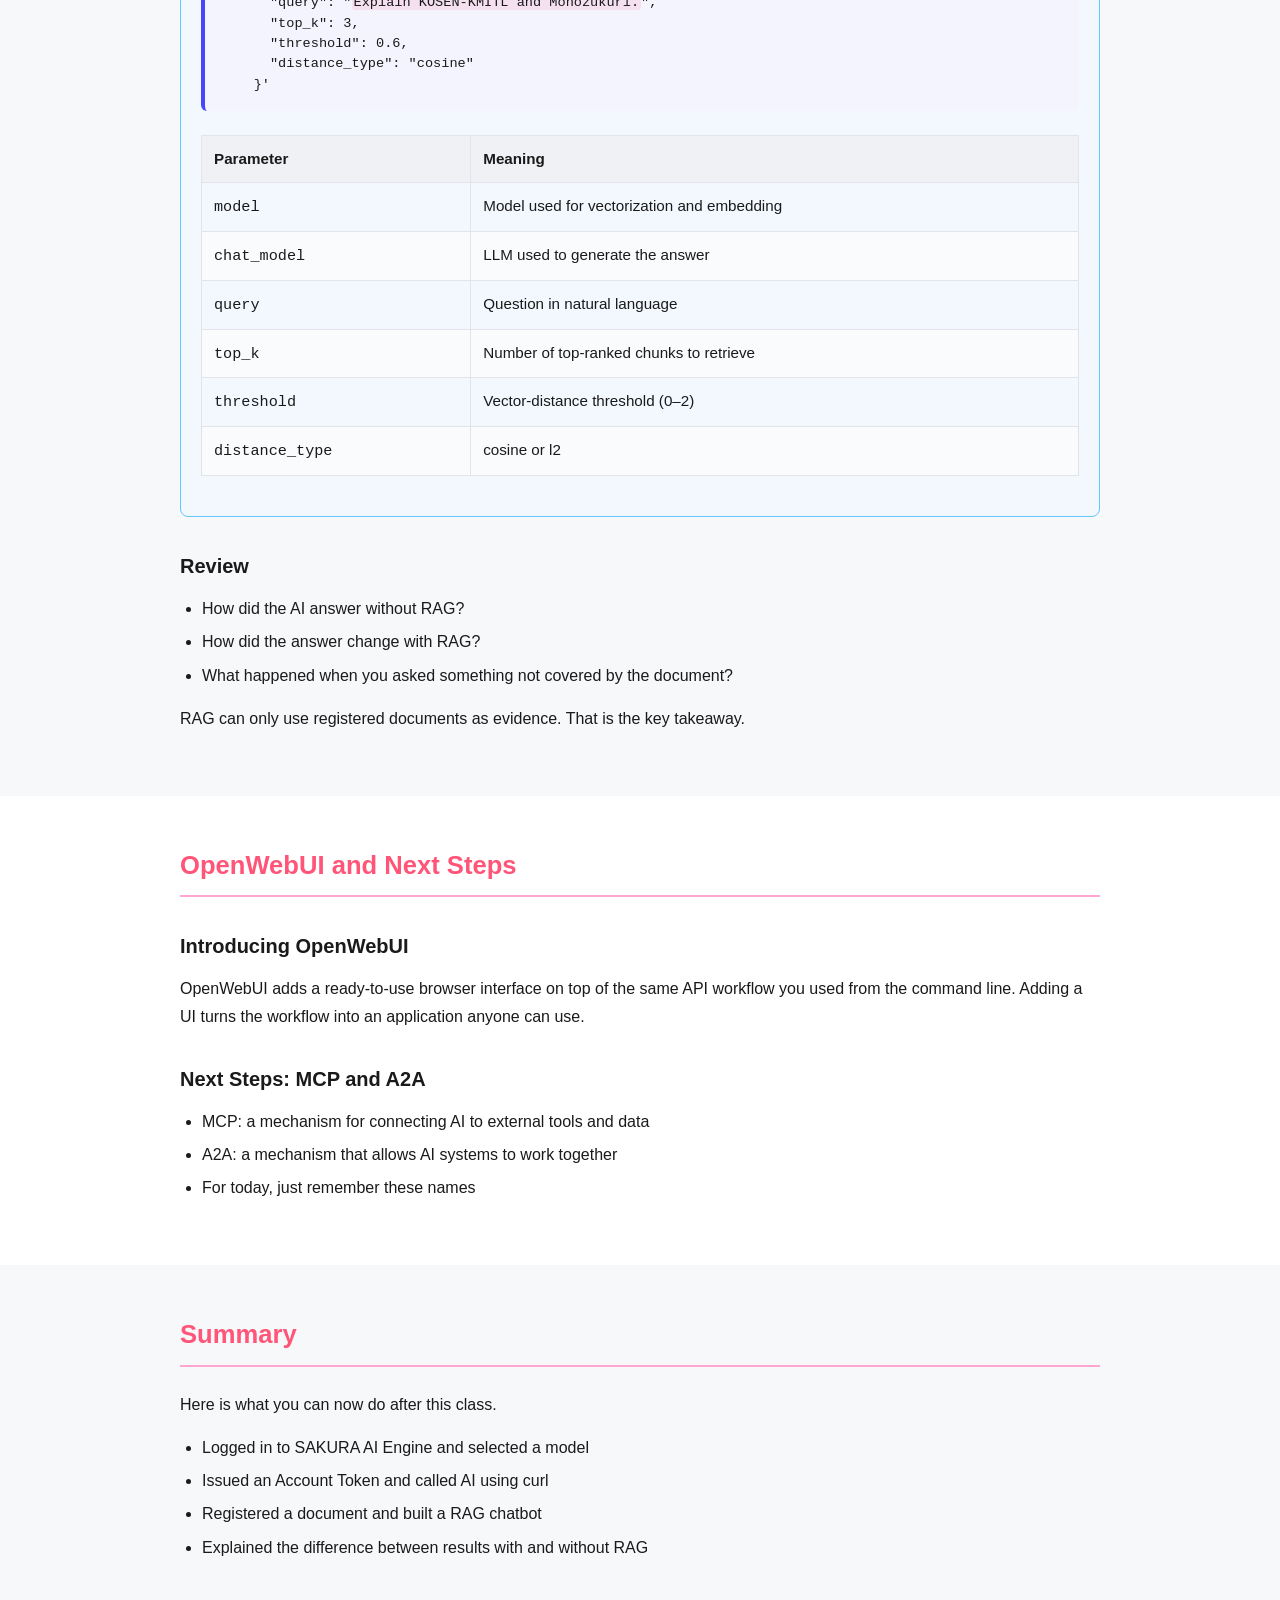
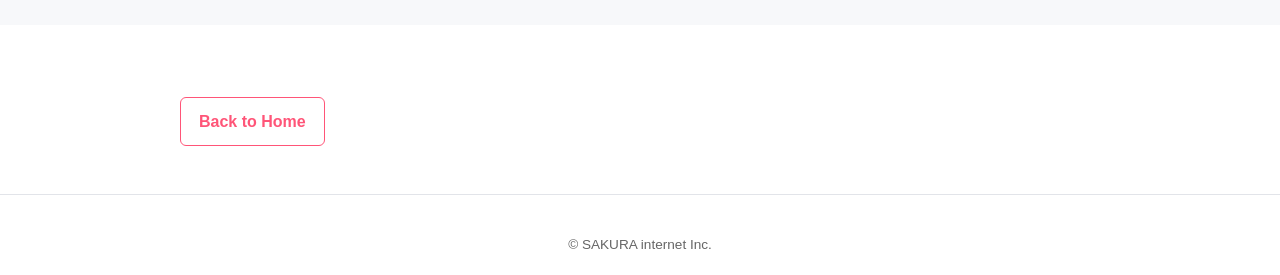
==== commit efc4ec22: "Align Lecture 2 website wording with updated PPTX English expressions" ====
--- a/lecture01.html
+++ b/lecture01.html
@@ -41,7 +41,7 @@
 <li data-i18n="lecture01.how.l1">Slides: explanations and the current task</li>
 <li data-i18n="lecture01.how.l2">Website: detailed steps, commands, and extra challenges</li>
 <li data-i18n="lecture01.how.l3">Each hands-on has required and optional tasks</li>
-<li data-i18n="lecture01.how.l4">If you get stuck, search Troubleshooting or ask the instructor/TA</li>
+      <li data-i18n="lecture01.how.l4">If You Get Stuck, search Troubleshooting or ask the instructor or a TA</li>
 </ul>
   </div>
 </section>
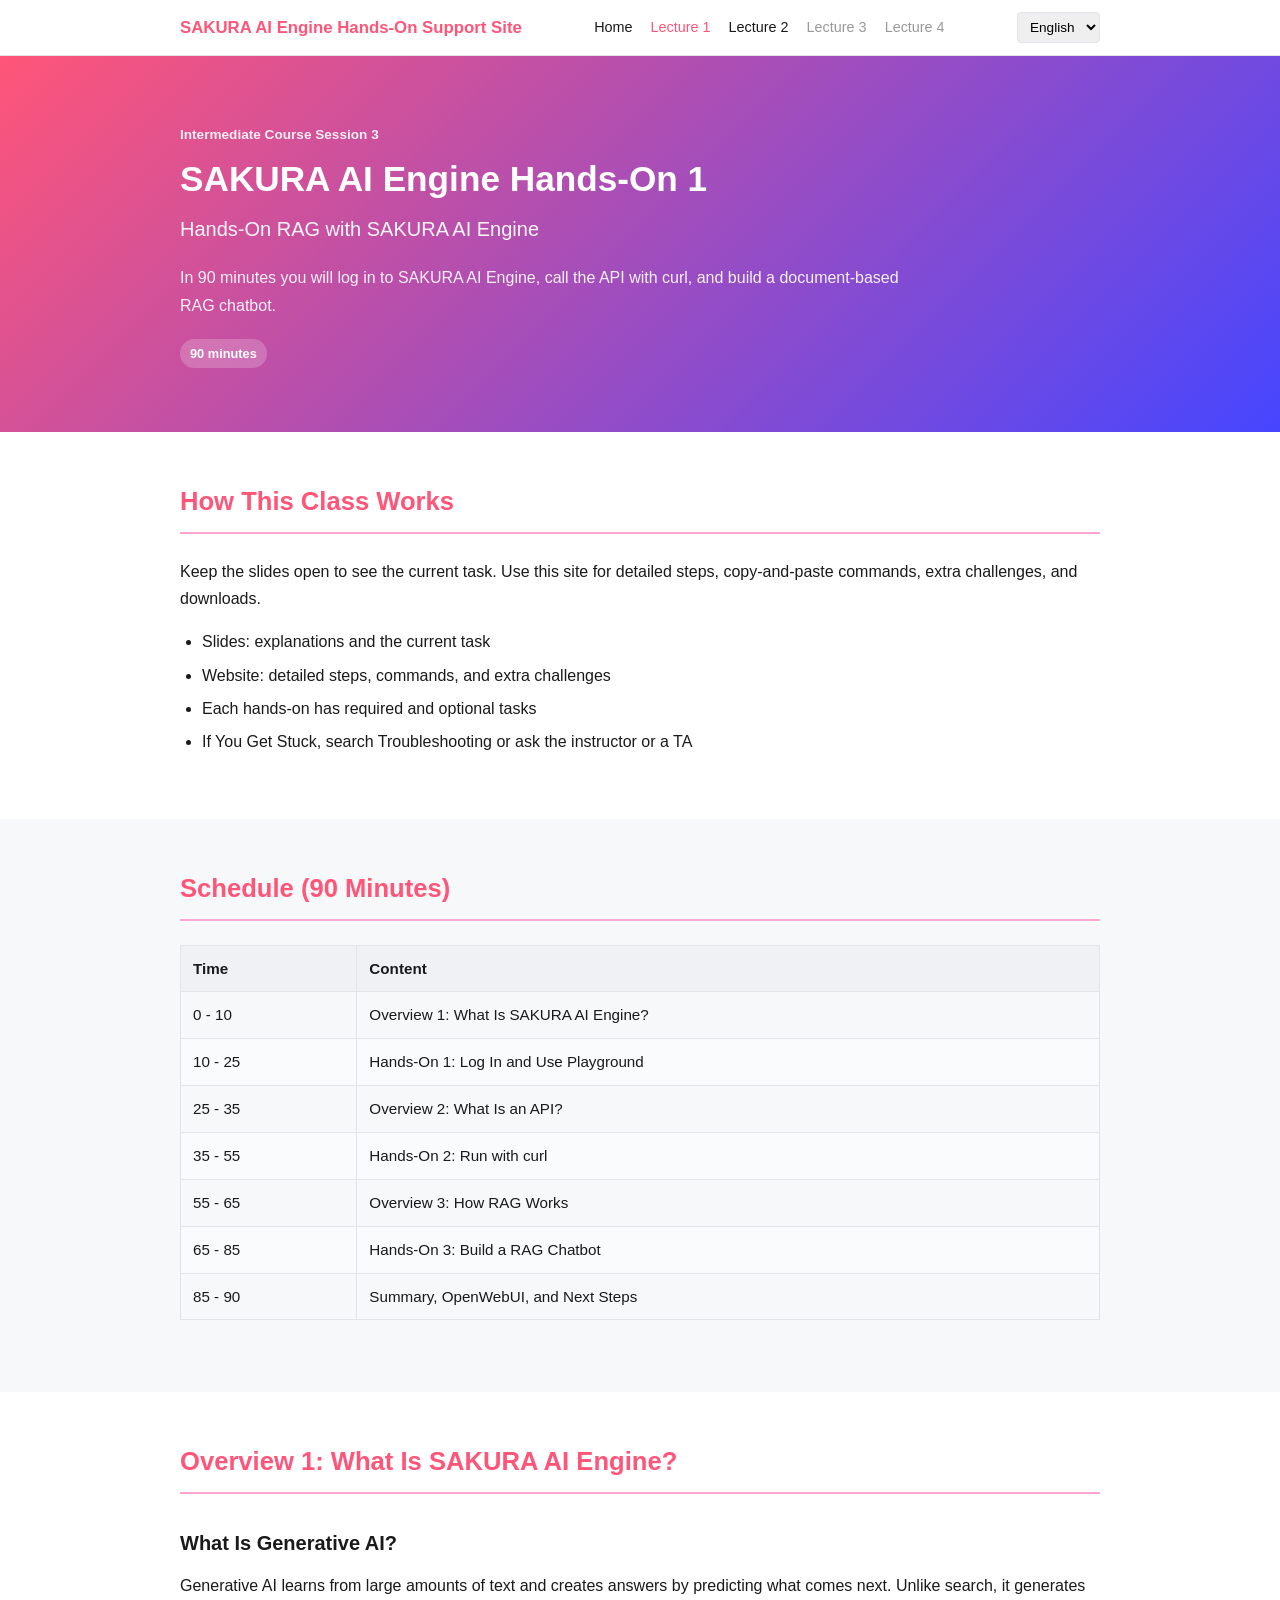
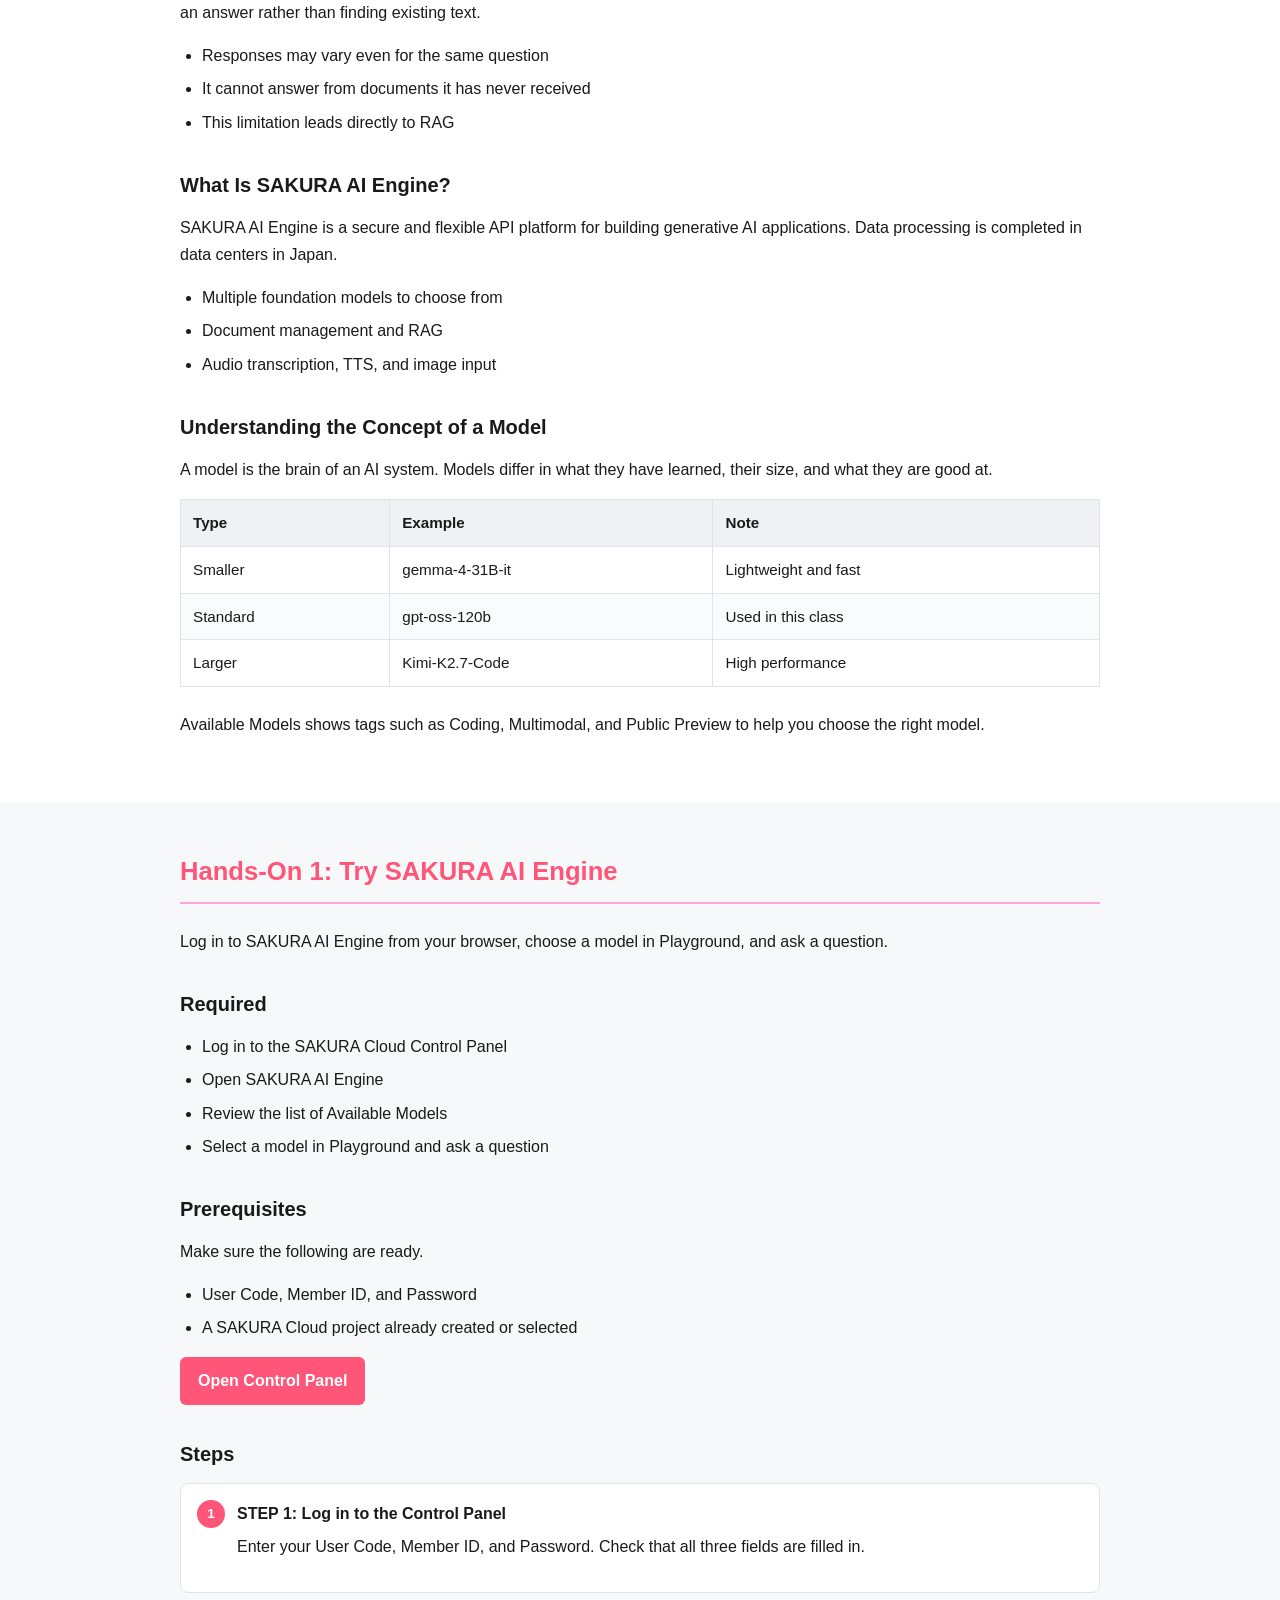
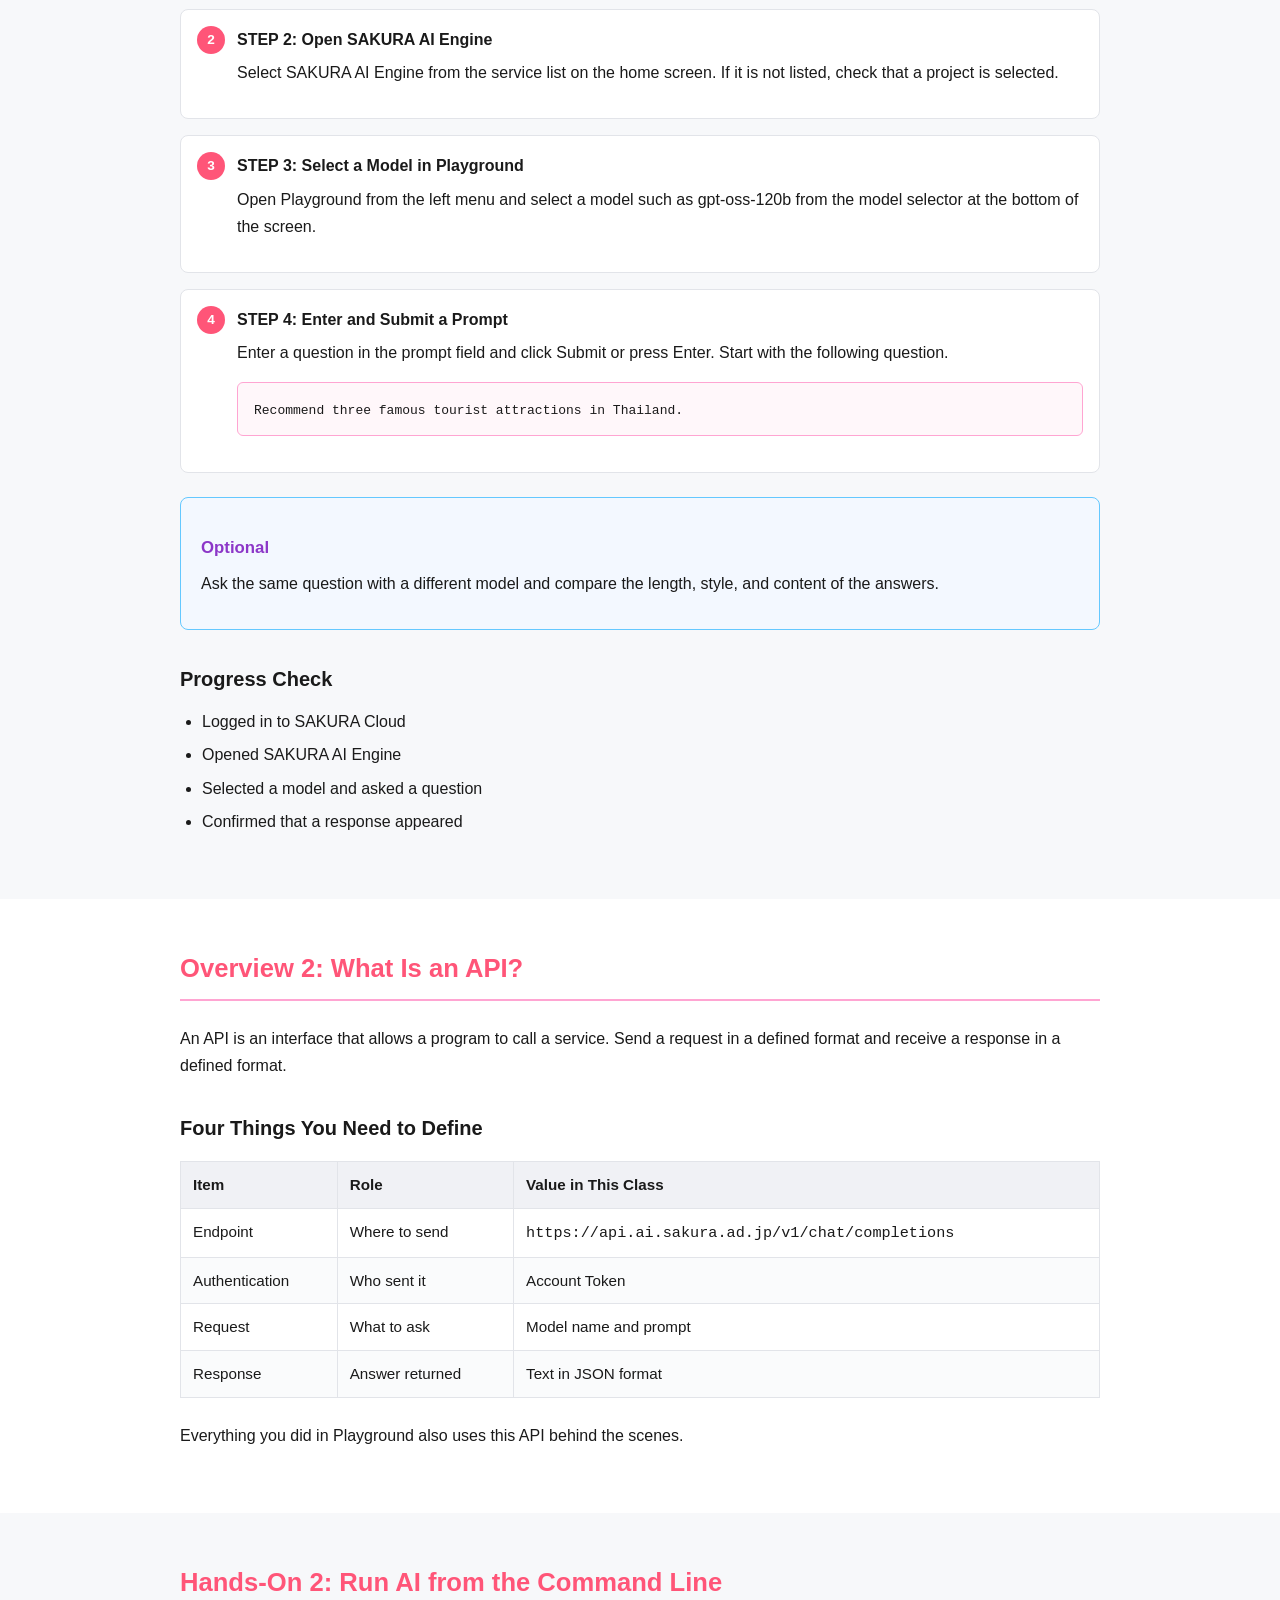
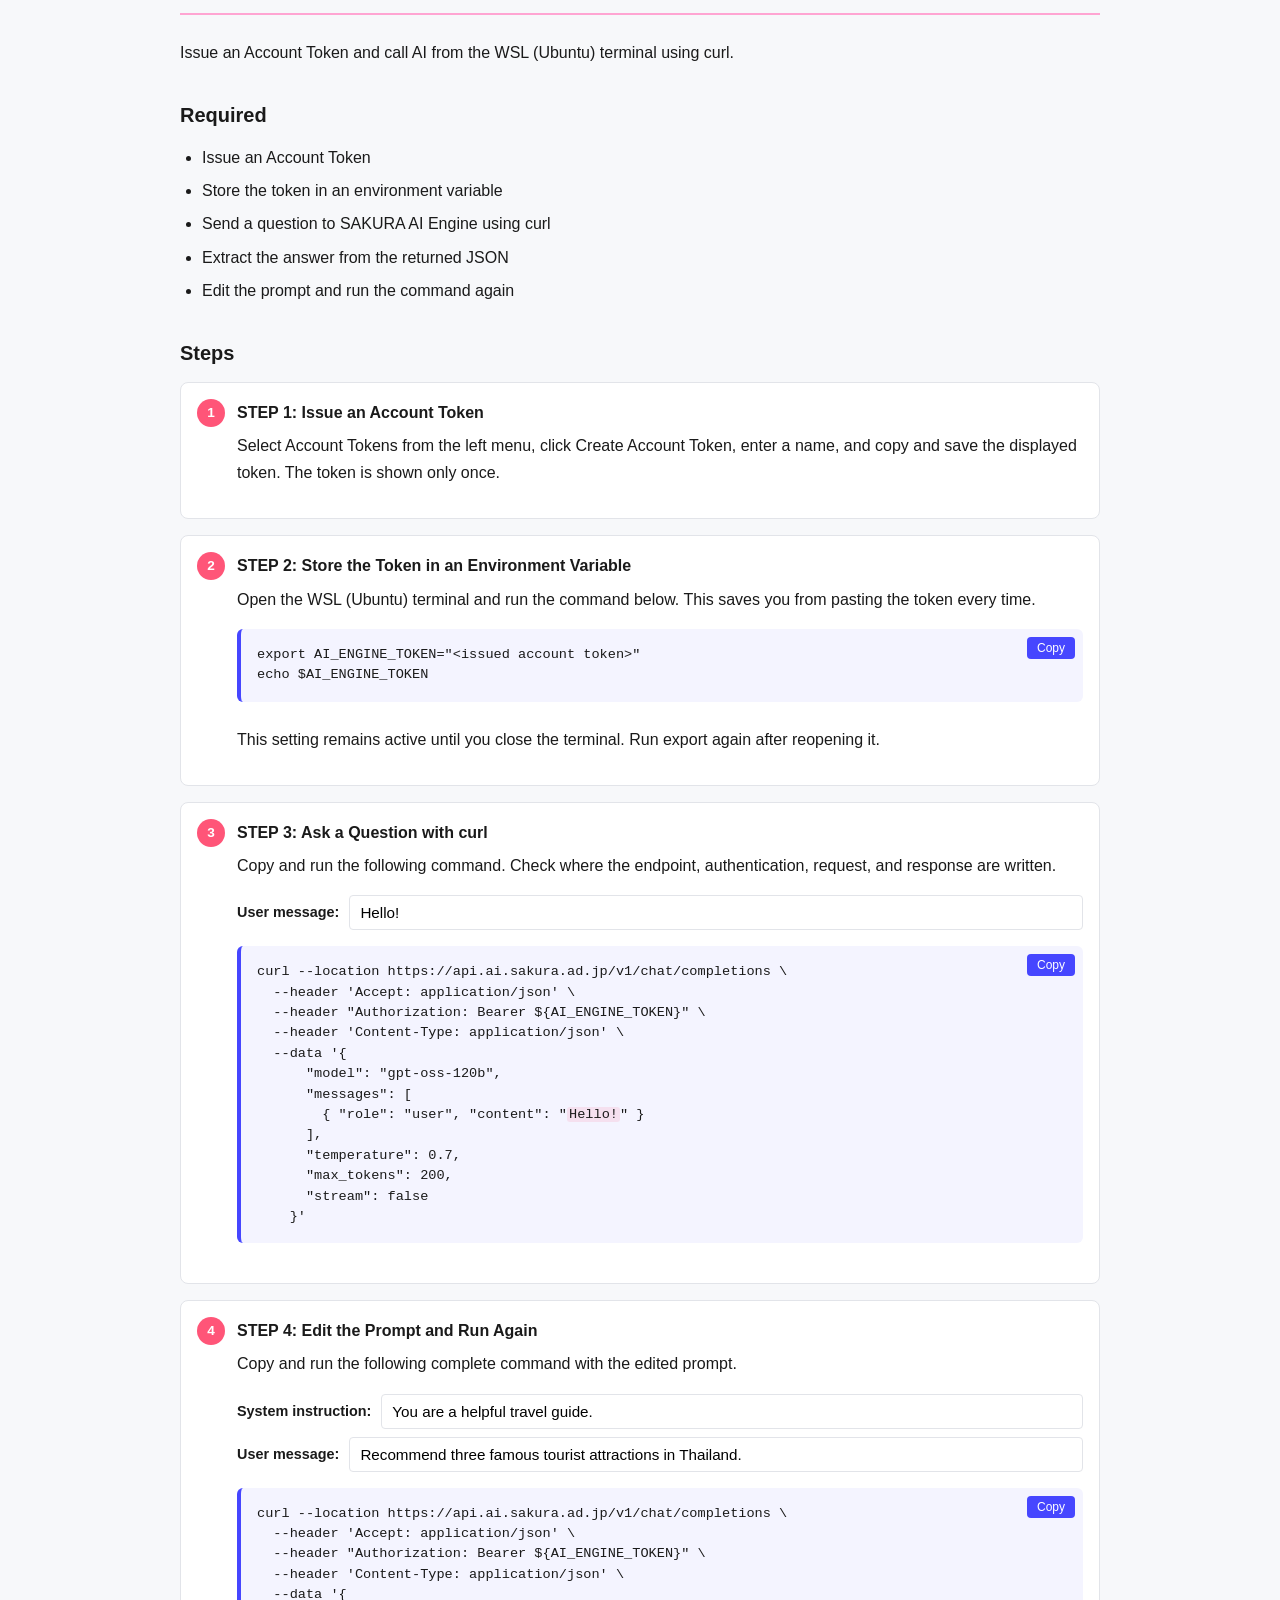
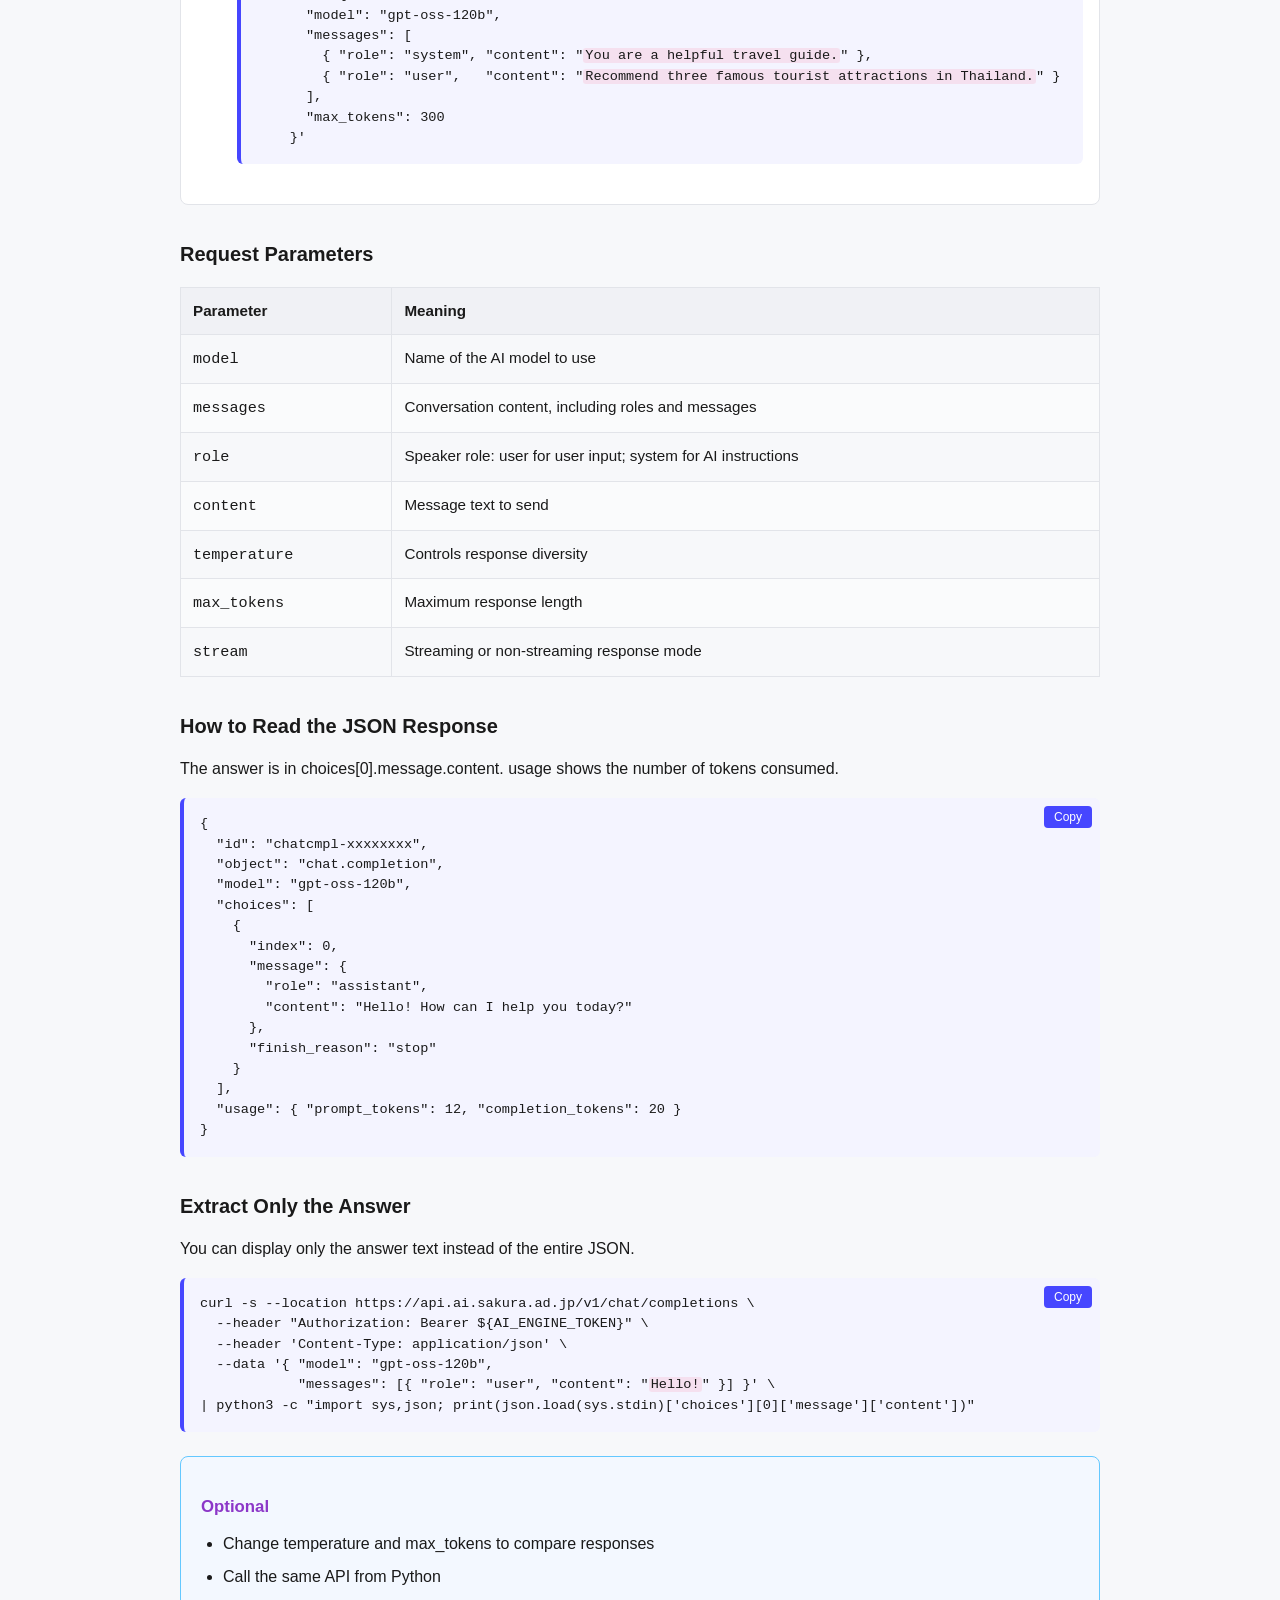
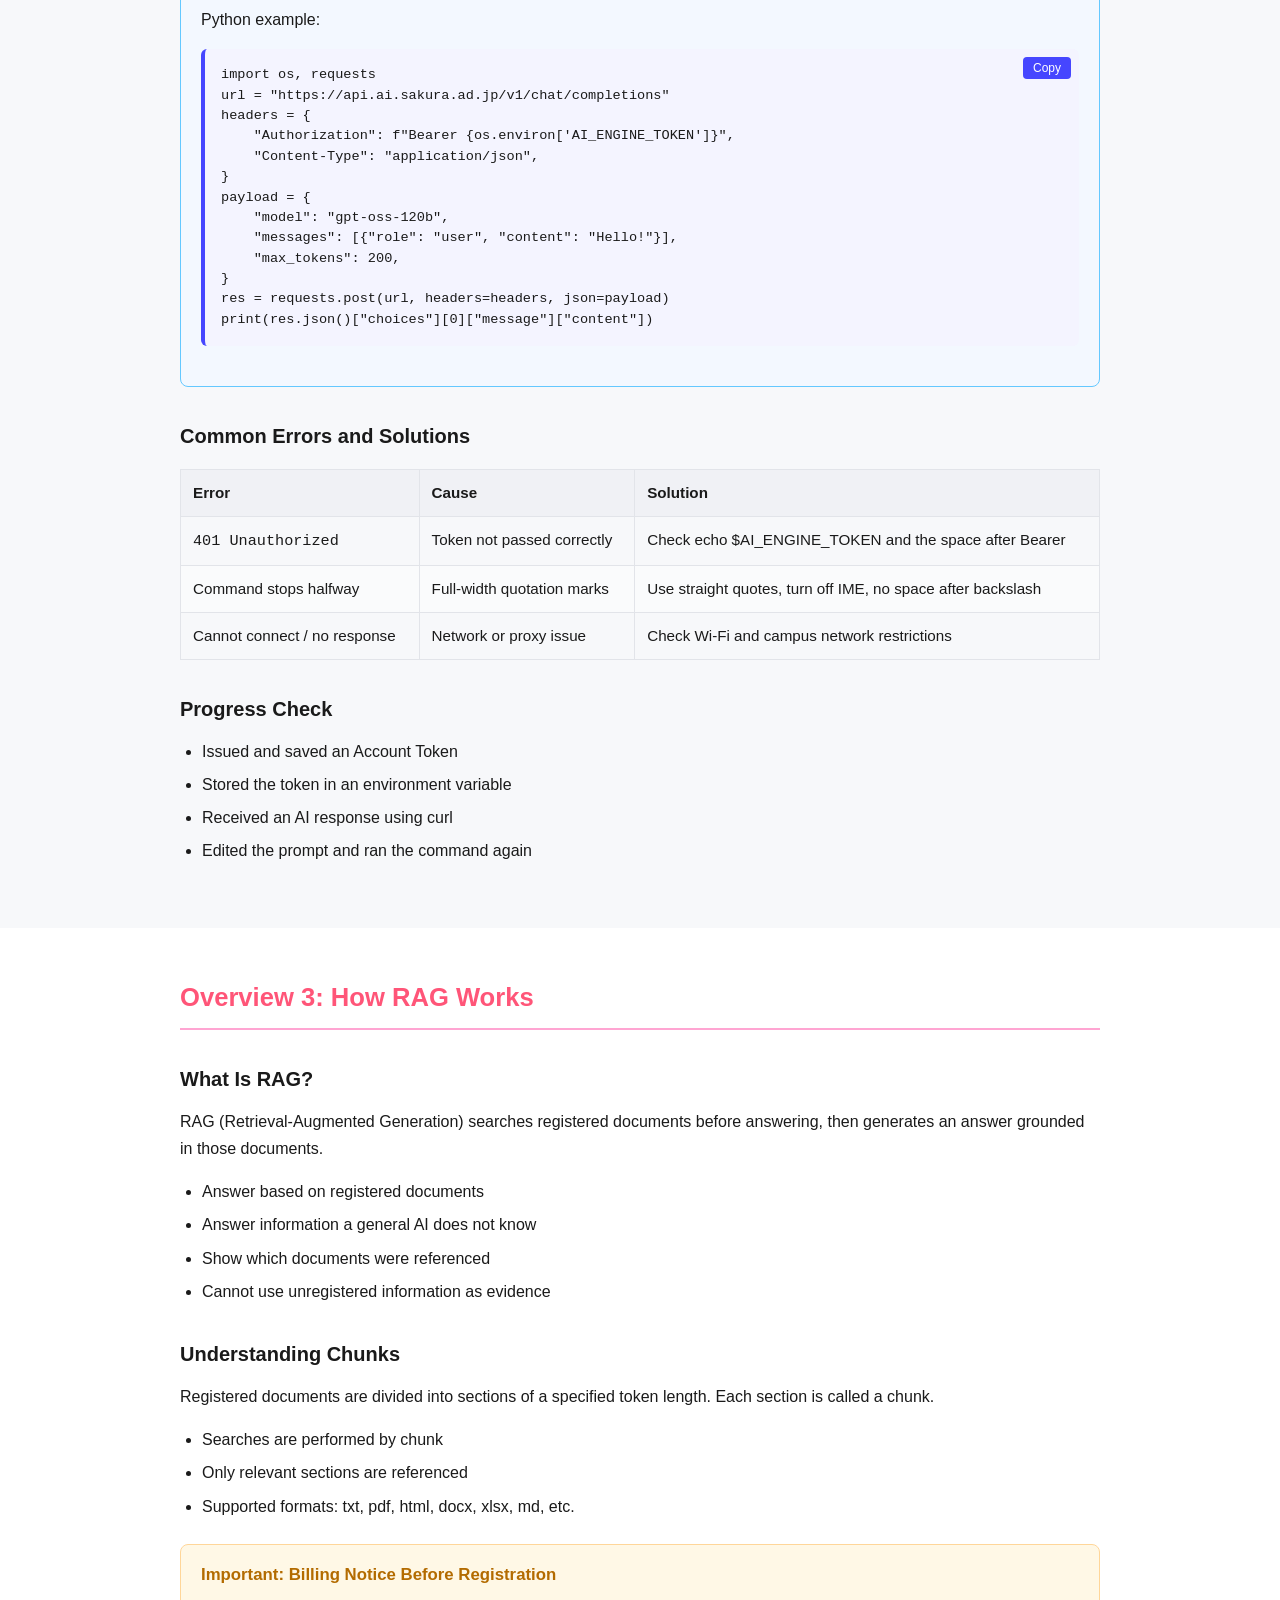
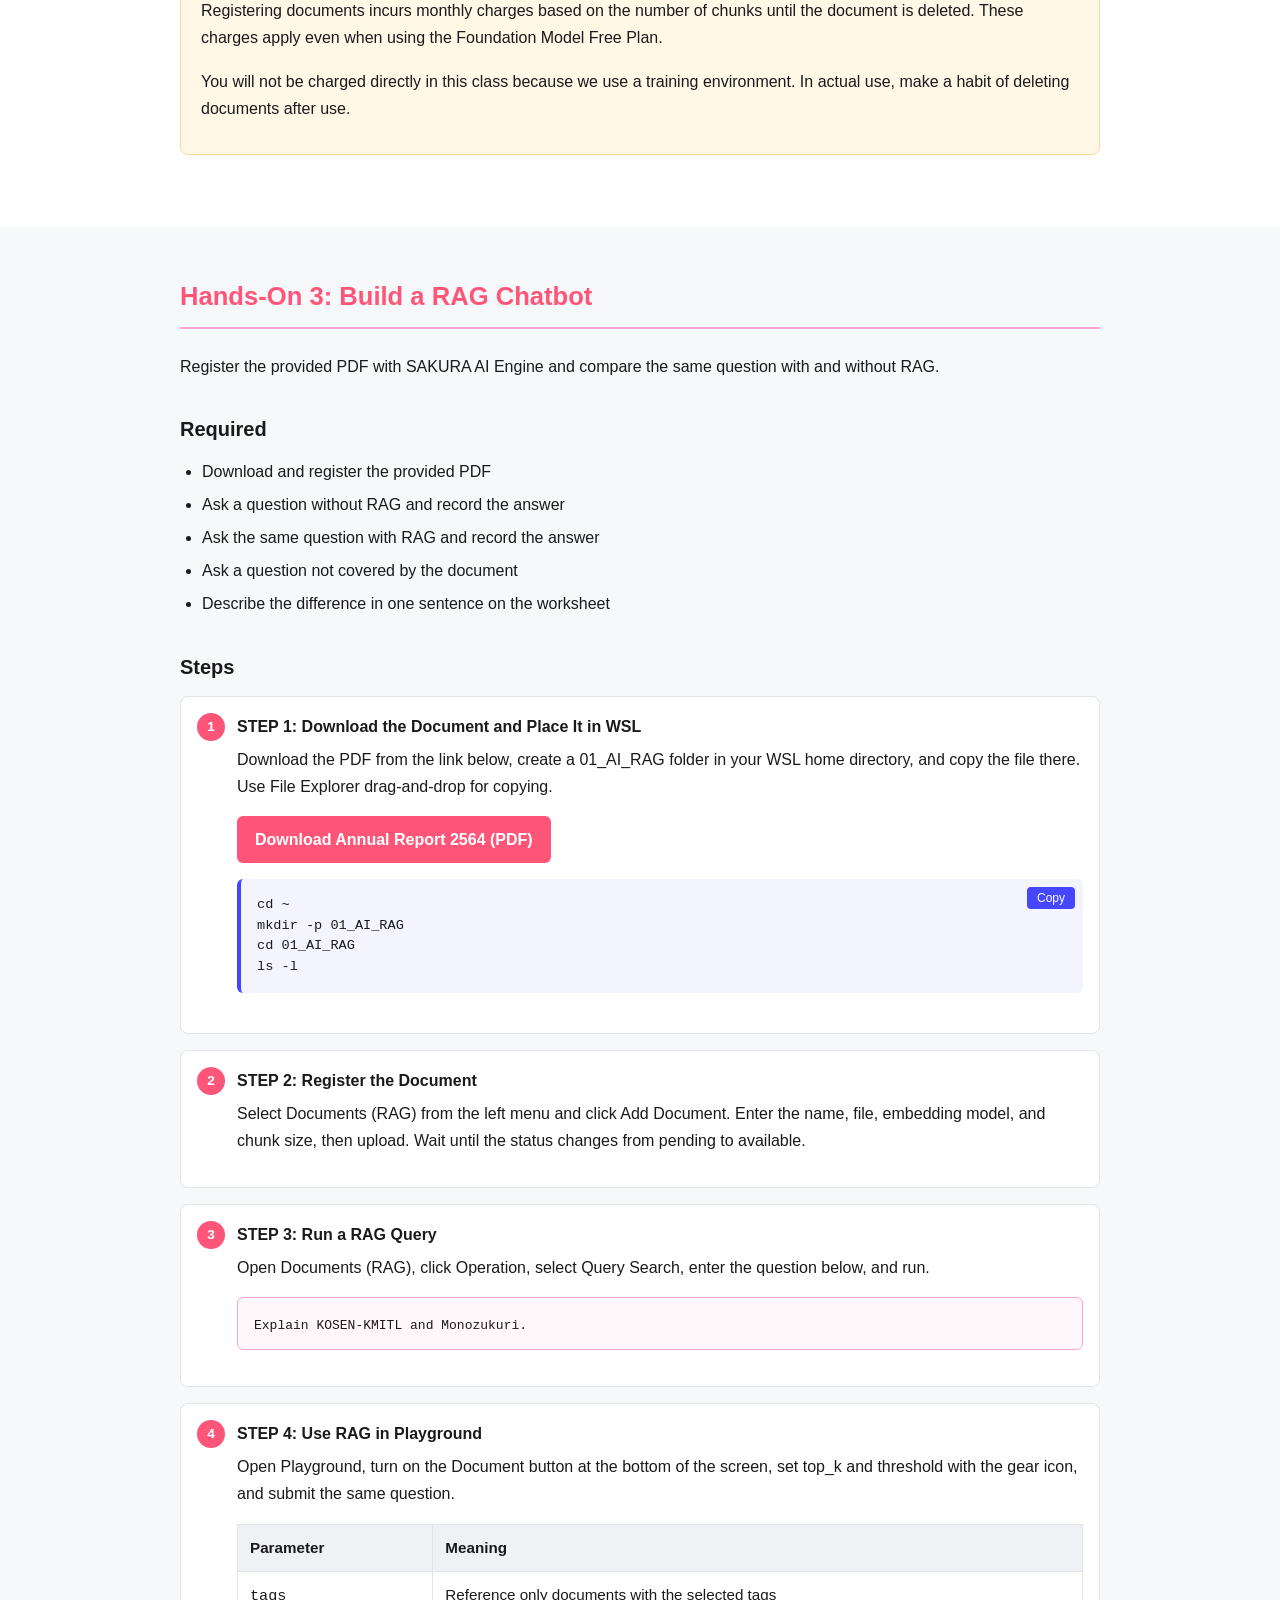
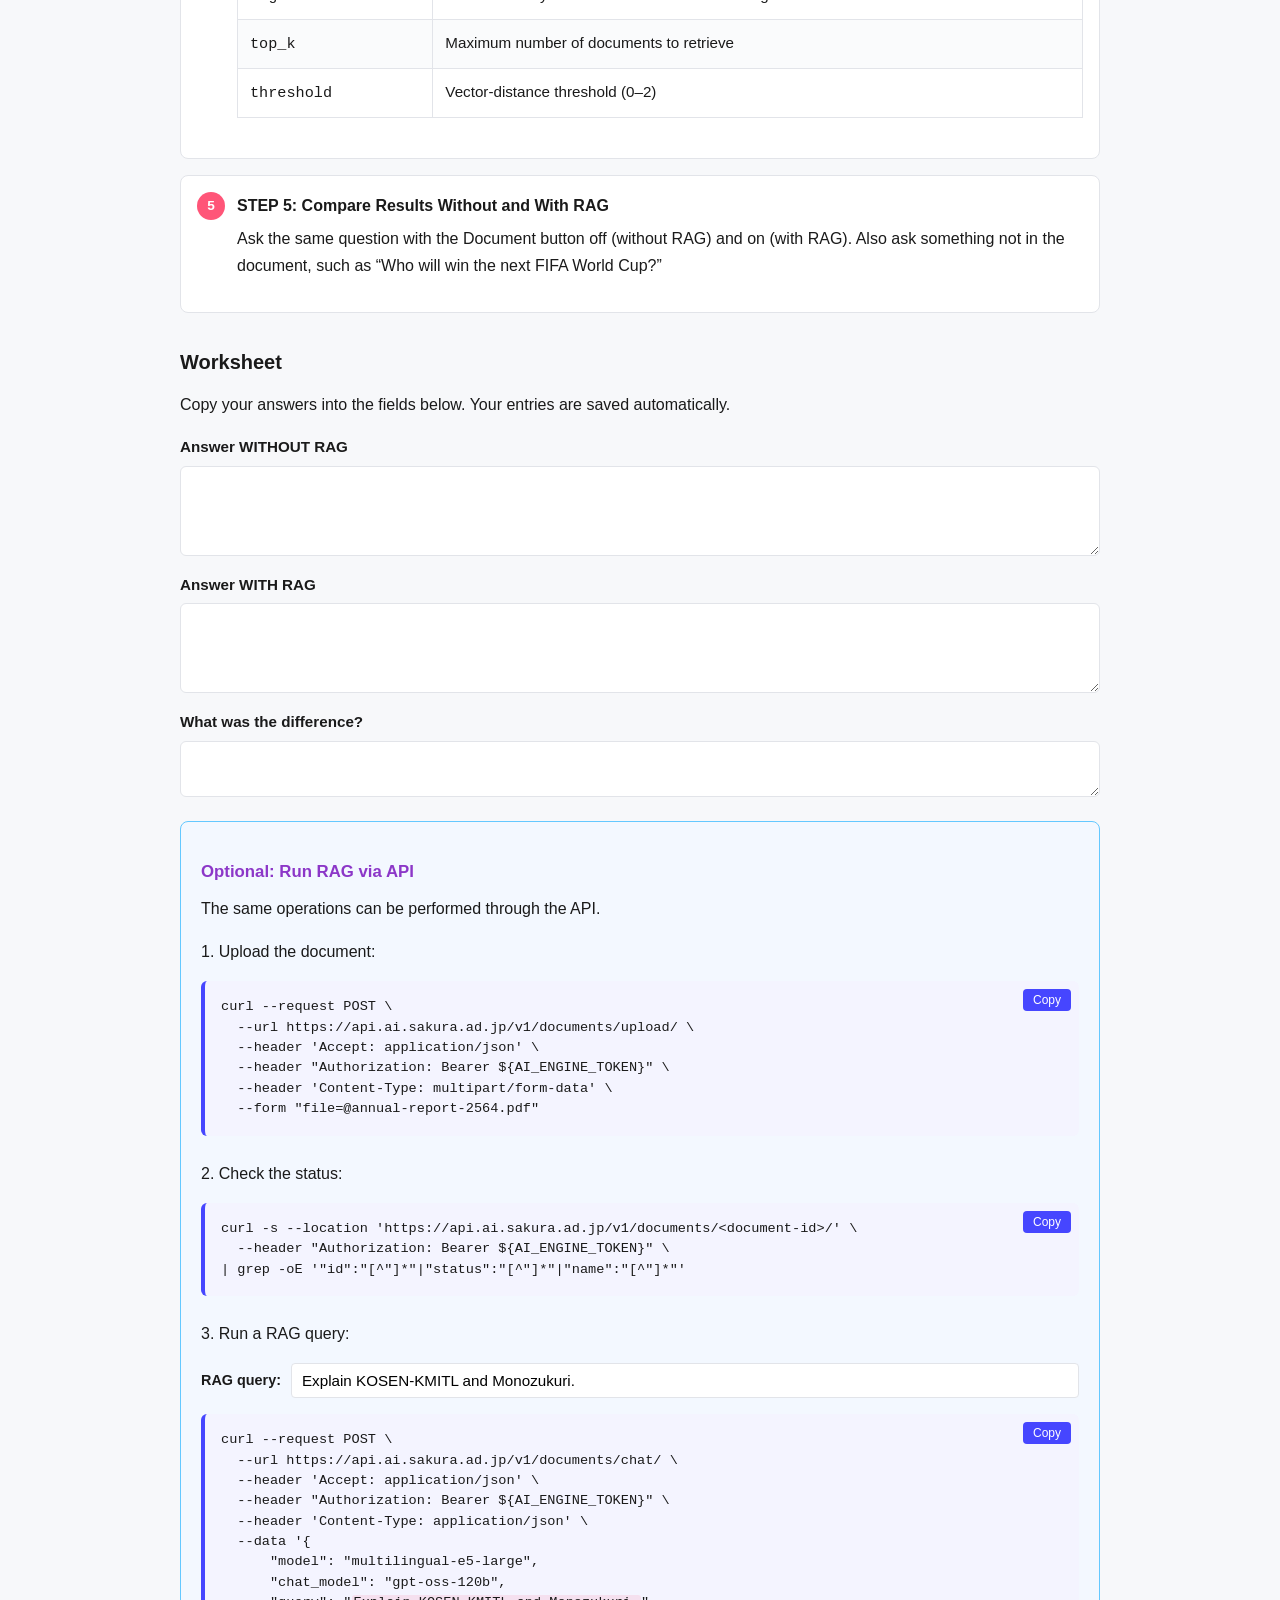
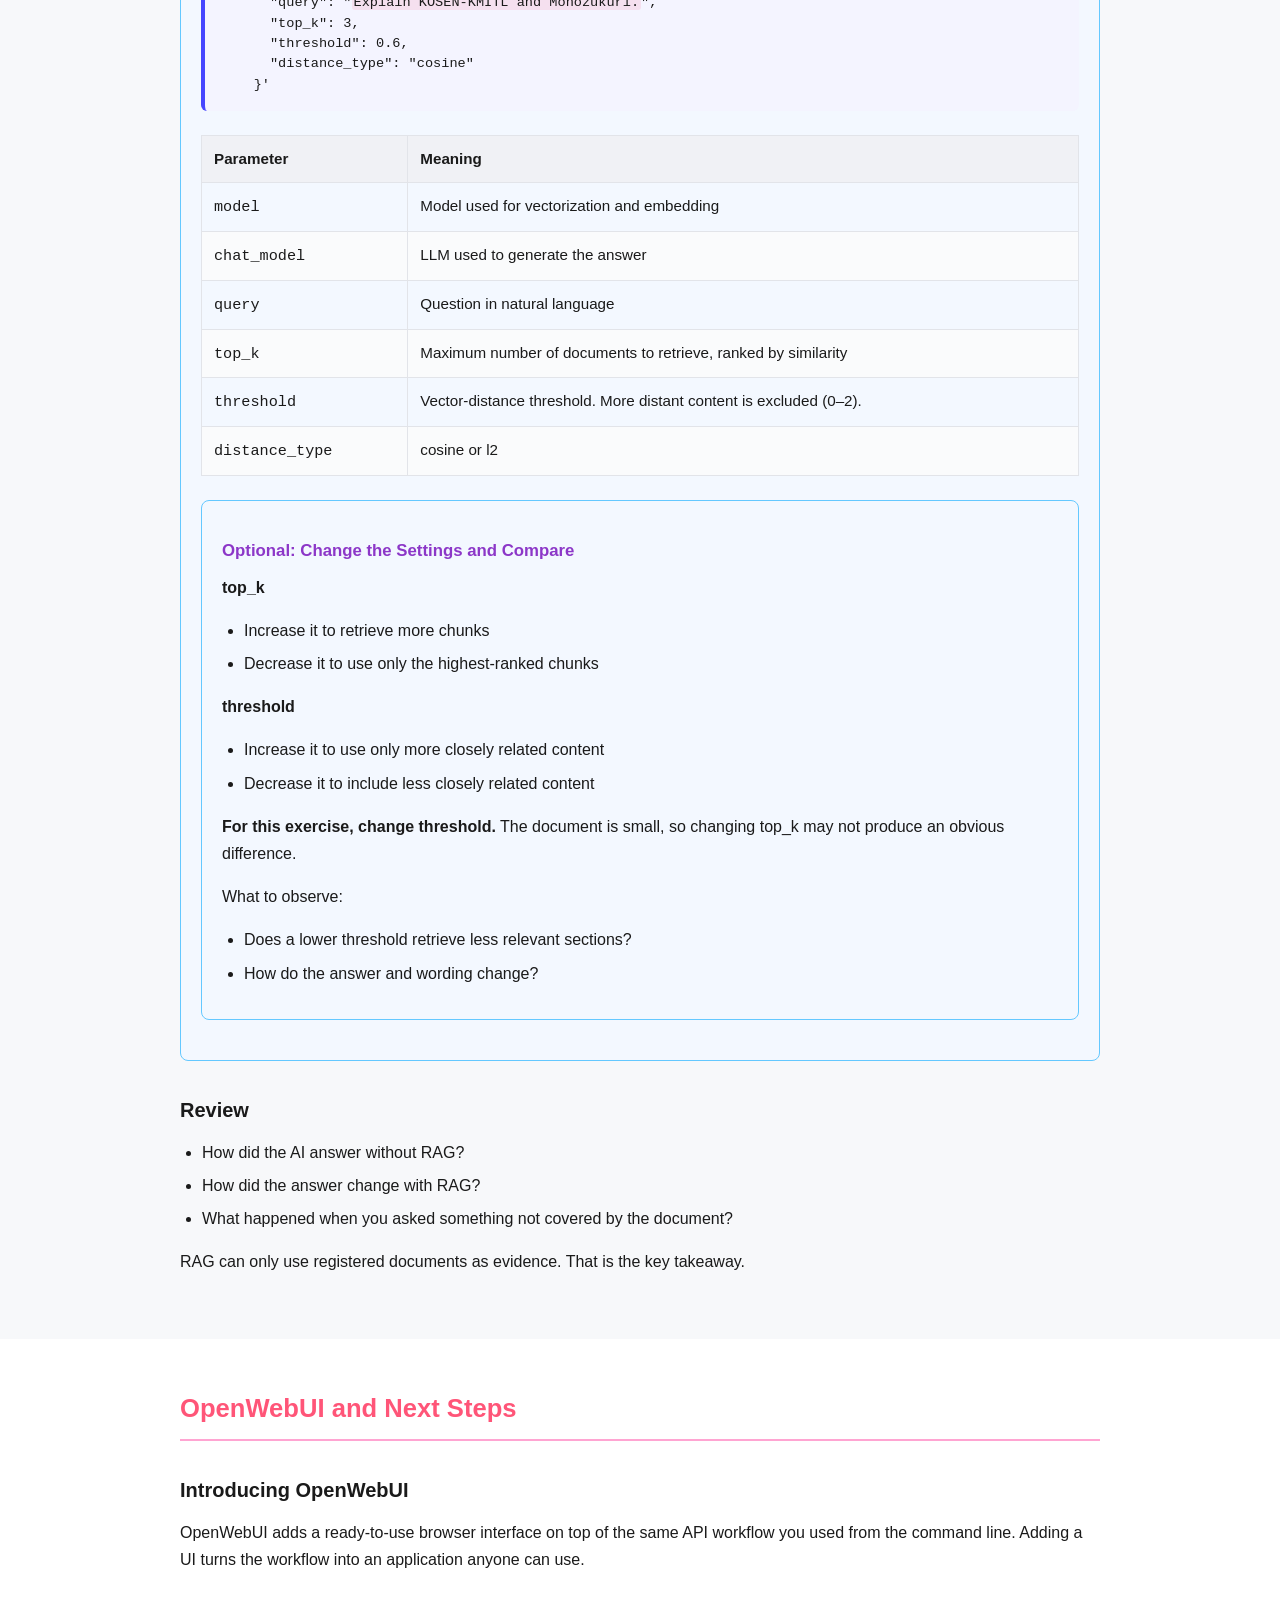
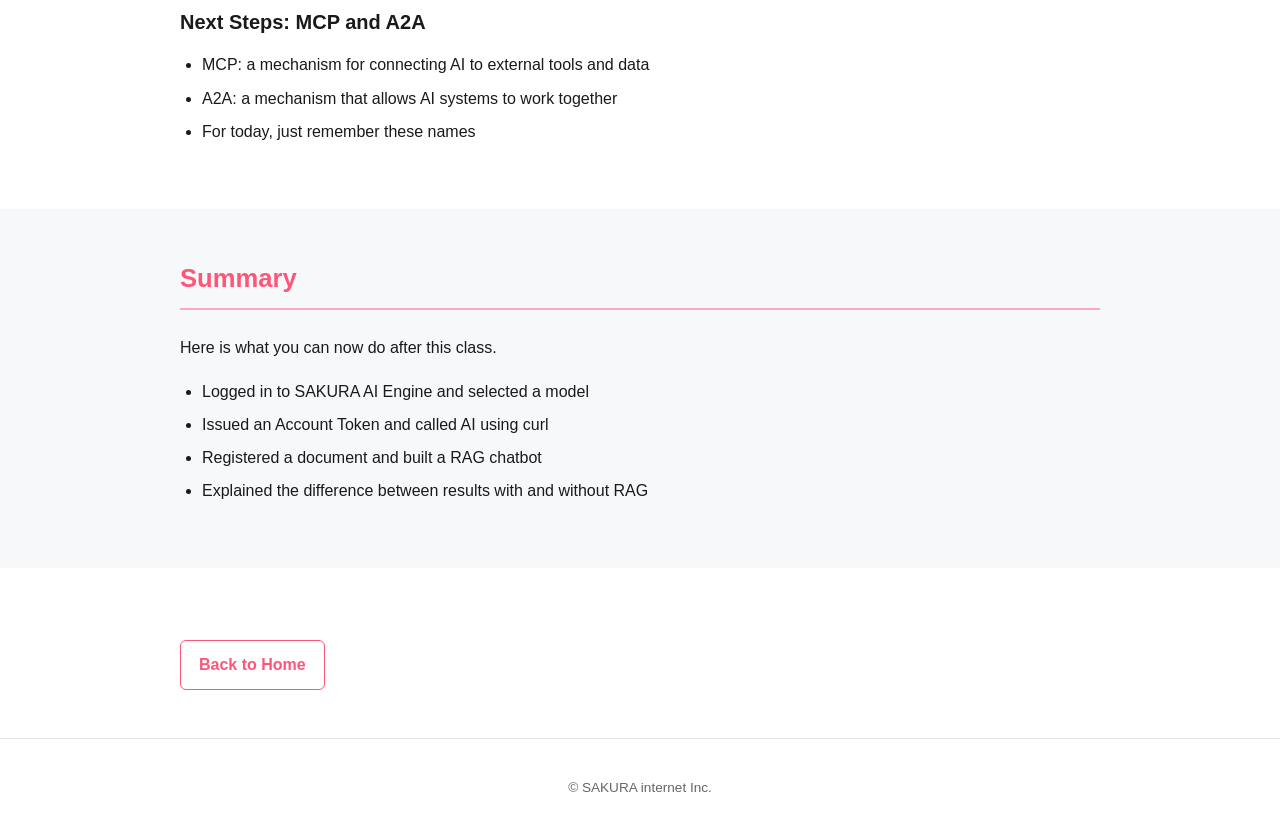
==== commit 9c5e7596: "Update top_k and threshold descriptions to match PPTX" ====
--- a/lecture01.html
+++ b/lecture01.html
@@ -493,7 +493,7 @@
           </thead>
           <tbody>
             <tr><td><code>tags</code></td><td data-i18n="lecture01.ho3.s4.tags">Reference only documents with the selected tags</td></tr>
-            <tr><td><code>top_k</code></td><td data-i18n="lecture01.ho3.s4.topk">Number of top-ranked chunks to retrieve</td></tr>
+            <tr><td><code>top_k</code></td><td data-i18n="lecture01.ho3.s4.topk">Maximum number of documents to retrieve</td></tr>
             <tr><td><code>threshold</code></td><td data-i18n="lecture01.ho3.s4.threshold">Vector-distance threshold (0–2)</td></tr>
           </tbody>
         </table>
@@ -564,11 +564,31 @@
           <tr><td><code>model</code></td><td data-i18n="lecture01.ho3.optional.model">Model used for vectorization and embedding</td></tr>
           <tr><td><code>chat_model</code></td><td data-i18n="lecture01.ho3.optional.chat_model">LLM used to generate the answer</td></tr>
           <tr><td><code>query</code></td><td data-i18n="lecture01.ho3.optional.query_text">Question in natural language</td></tr>
-          <tr><td><code>top_k</code></td><td data-i18n="lecture01.ho3.optional.topk">Number of top-ranked chunks to retrieve</td></tr>
-          <tr><td><code>threshold</code></td><td data-i18n="lecture01.ho3.optional.threshold">Vector-distance threshold (0–2)</td></tr>
+          <tr><td><code>top_k</code></td><td data-i18n="lecture01.ho3.optional.topk">Maximum number of documents to retrieve, ranked by similarity</td></tr>
+          <tr><td><code>threshold</code></td><td data-i18n="lecture01.ho3.optional.threshold">Vector-distance threshold. More distant content is excluded (0–2).</td></tr>
           <tr><td><code>distance_type</code></td><td data-i18n="lecture01.ho3.optional.distance">cosine or l2</td></tr>
         </tbody>
       </table>
+
+      <div class="callout">
+        <h4 data-i18n="lecture01.ho3.optional.settings.title">Optional: Change the Settings and Compare</h4>
+        <p data-i18n="lecture01.ho3.optional.settings.topk"><strong>top_k</strong></p>
+        <ul>
+          <li data-i18n="lecture01.ho3.optional.settings.topk_more">Increase it to retrieve more chunks</li>
+          <li data-i18n="lecture01.ho3.optional.settings.topk_less">Decrease it to use only the highest-ranked chunks</li>
+        </ul>
+        <p data-i18n="lecture01.ho3.optional.settings.threshold"><strong>threshold</strong></p>
+        <ul>
+          <li data-i18n="lecture01.ho3.optional.settings.threshold_more">Increase it to use only more closely related content</li>
+          <li data-i18n="lecture01.ho3.optional.settings.threshold_less">Decrease it to include less closely related content</li>
+        </ul>
+        <p data-i18n="lecture01.ho3.optional.settings.note"><strong>For this exercise, change threshold.</strong> The document is small, so changing top_k may not produce an obvious difference.</p>
+        <p data-i18n="lecture01.ho3.optional.settings.observe">What to observe:</p>
+        <ul>
+          <li data-i18n="lecture01.ho3.optional.settings.observe_q1">Does a lower threshold retrieve less relevant sections?</li>
+          <li data-i18n="lecture01.ho3.optional.settings.observe_q2">How do the answer and wording change?</li>
+        </ul>
+      </div>
     </div>
 
     <h3 data-i18n="lecture01.ho3.check.title">Review</h3>
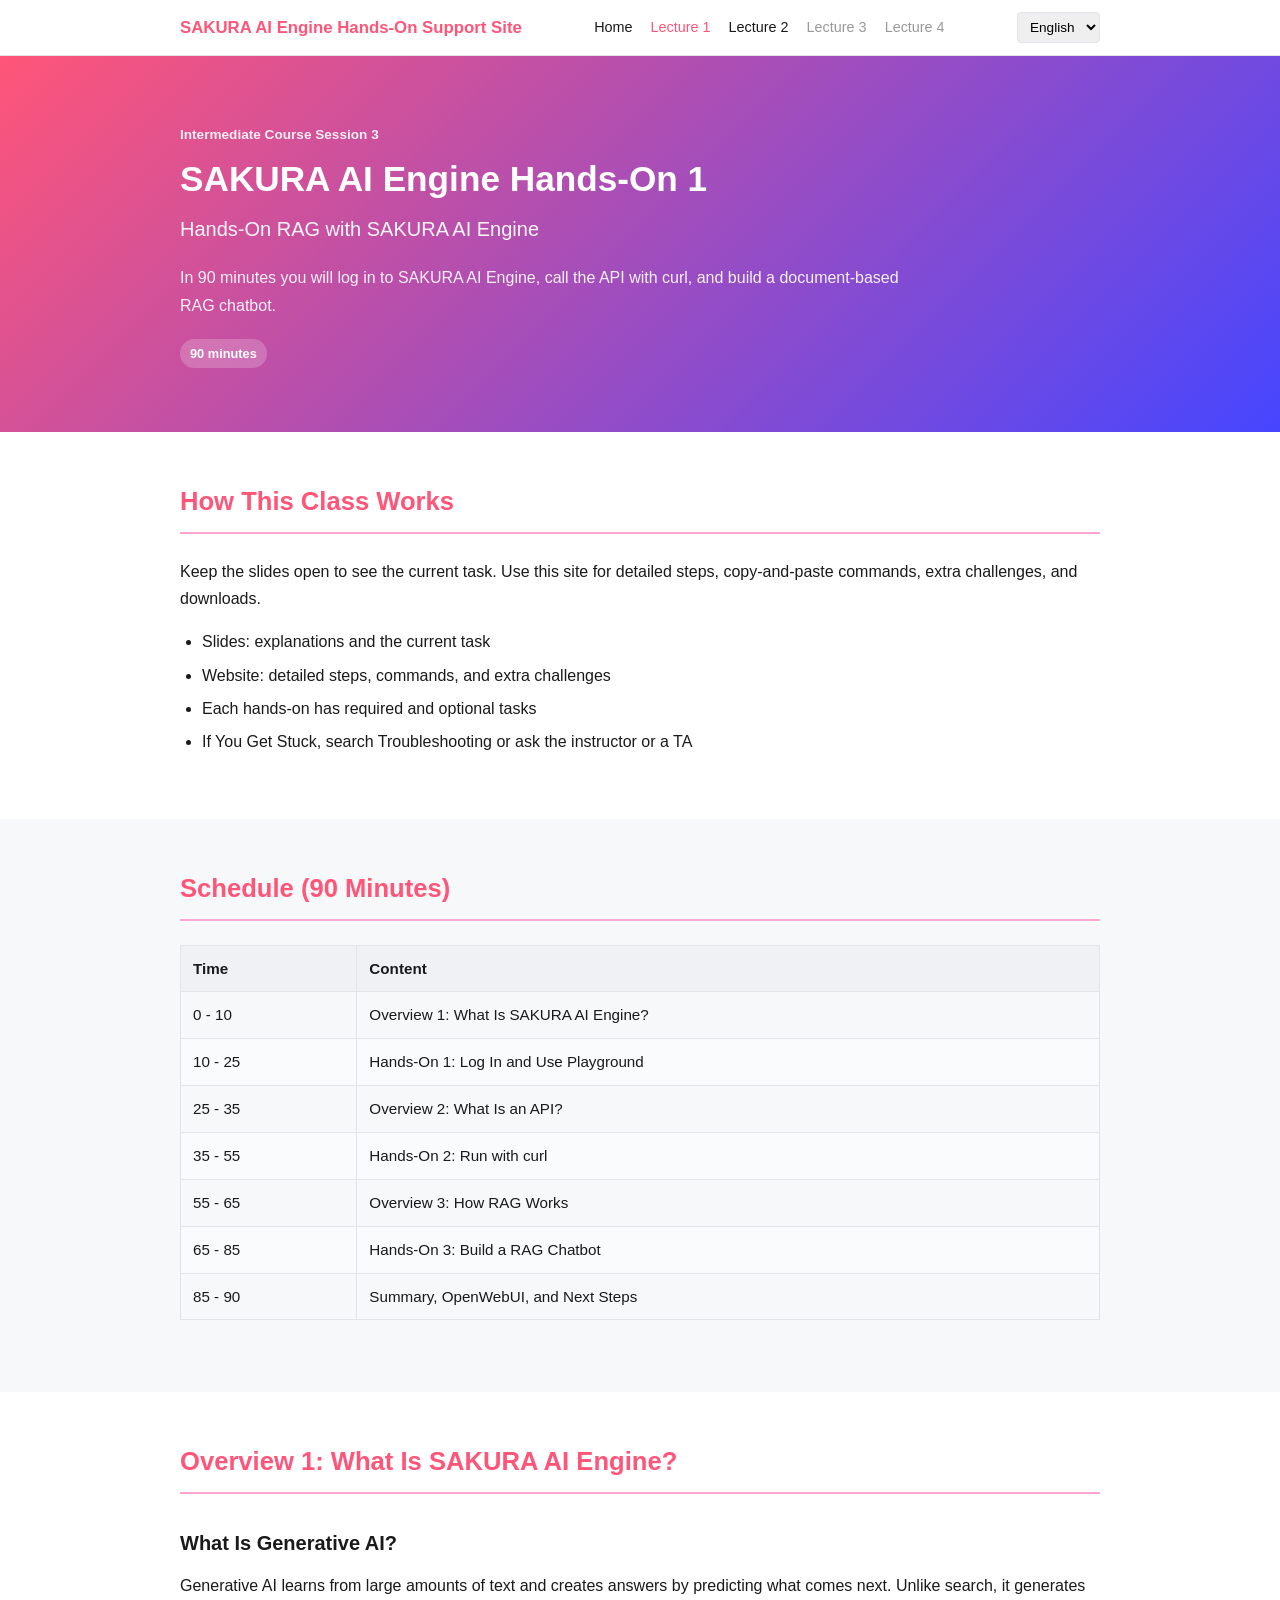
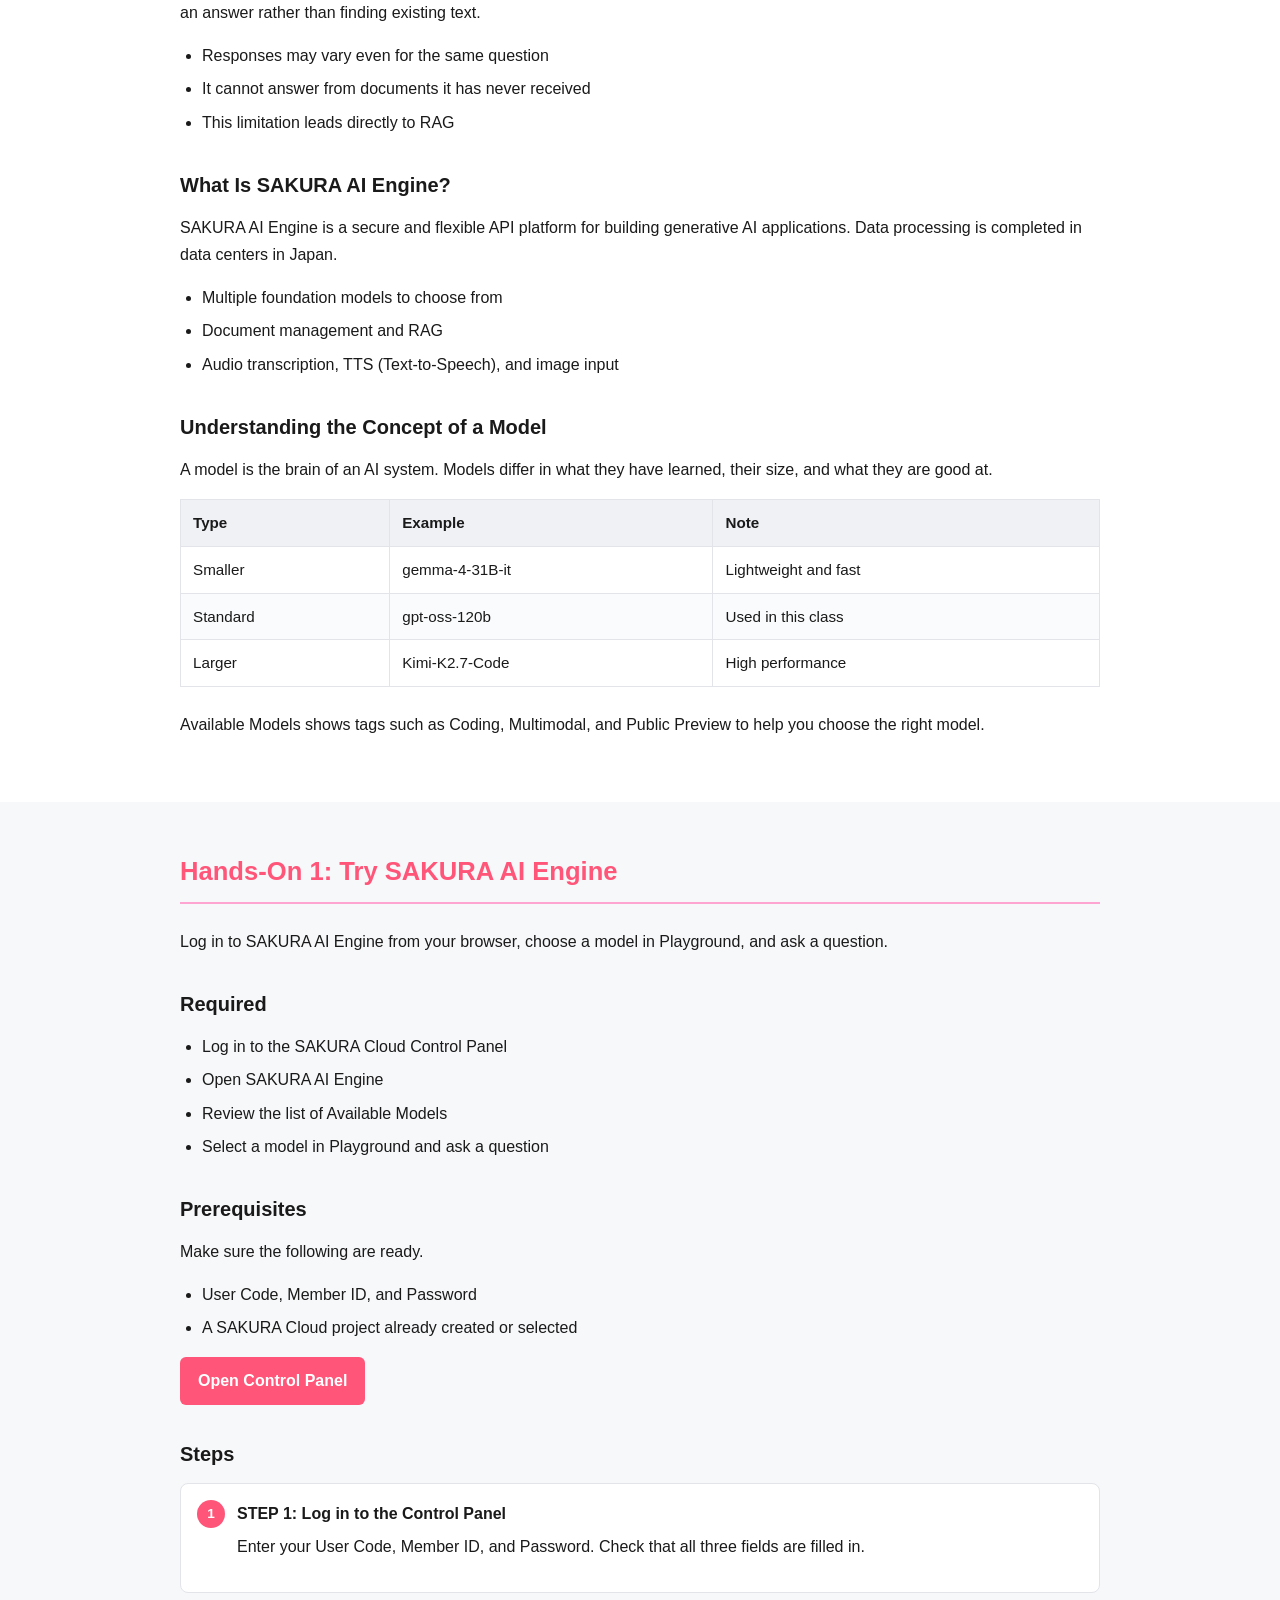
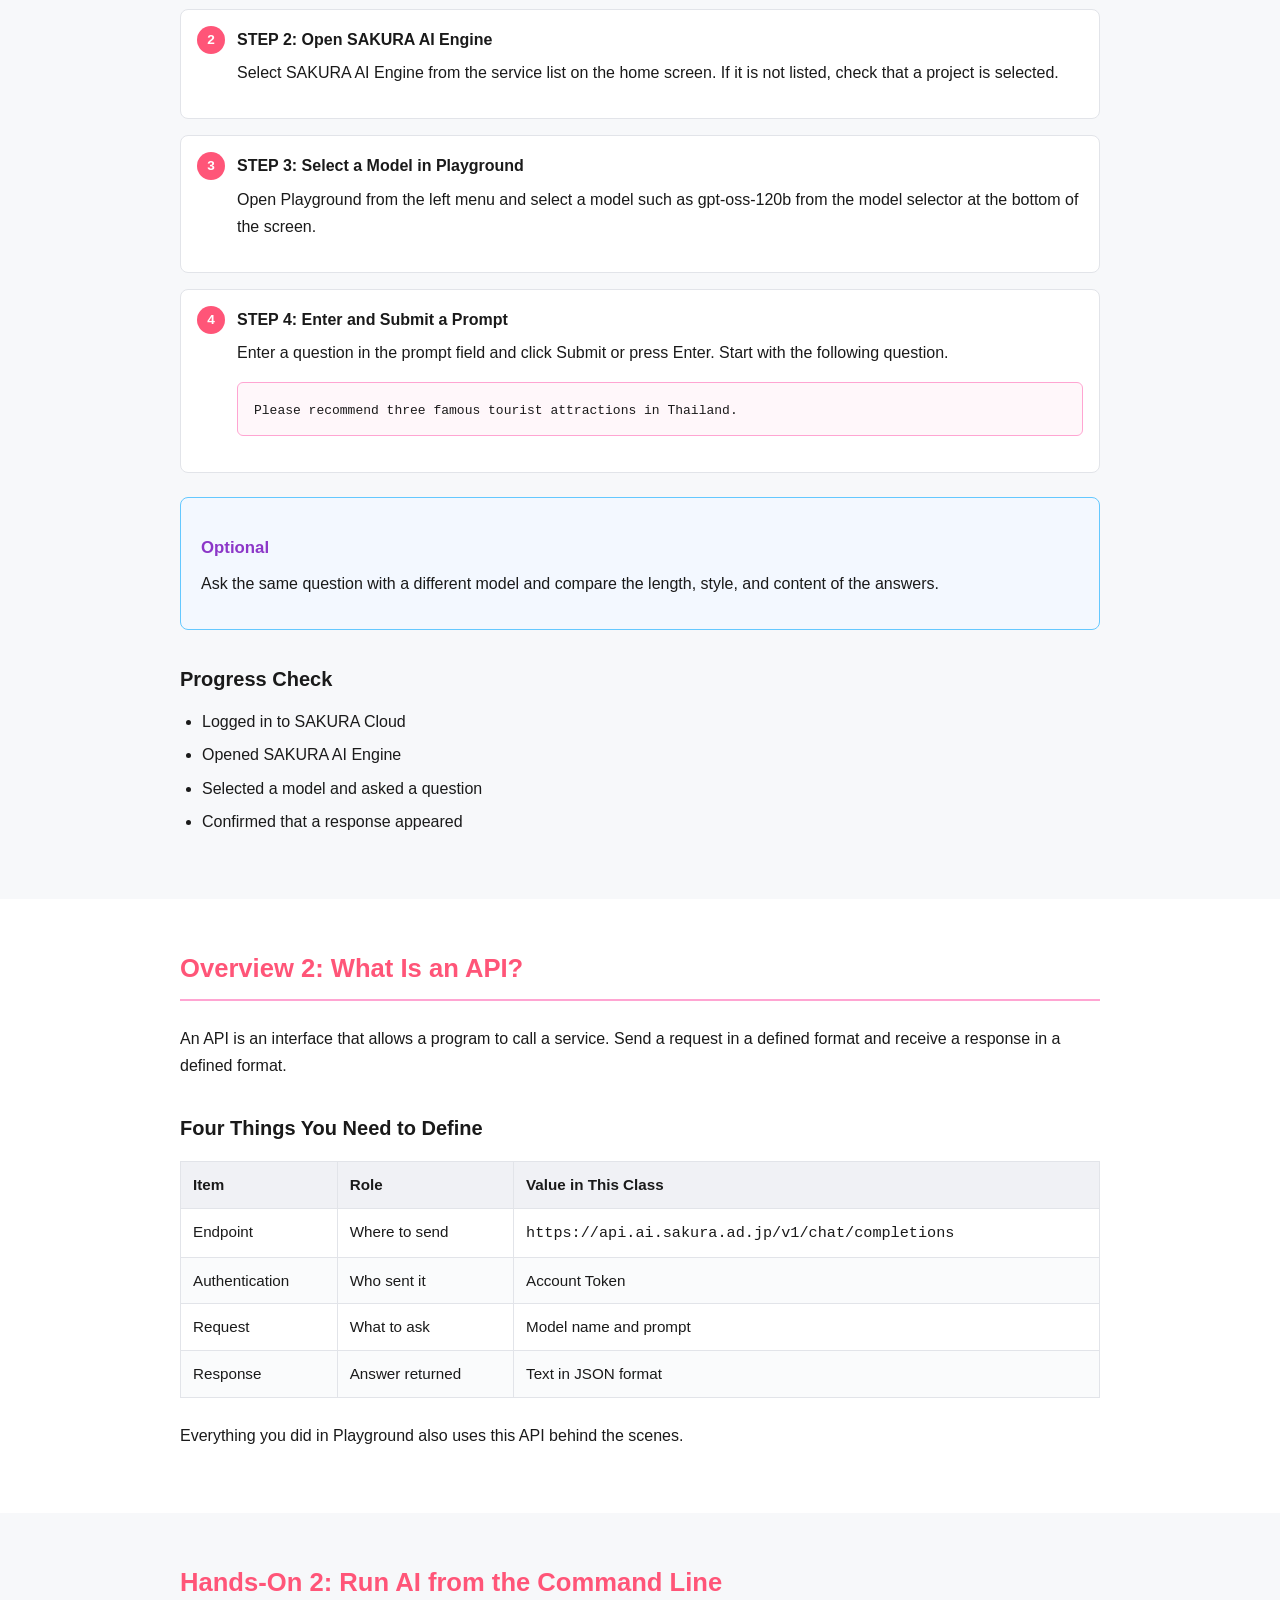
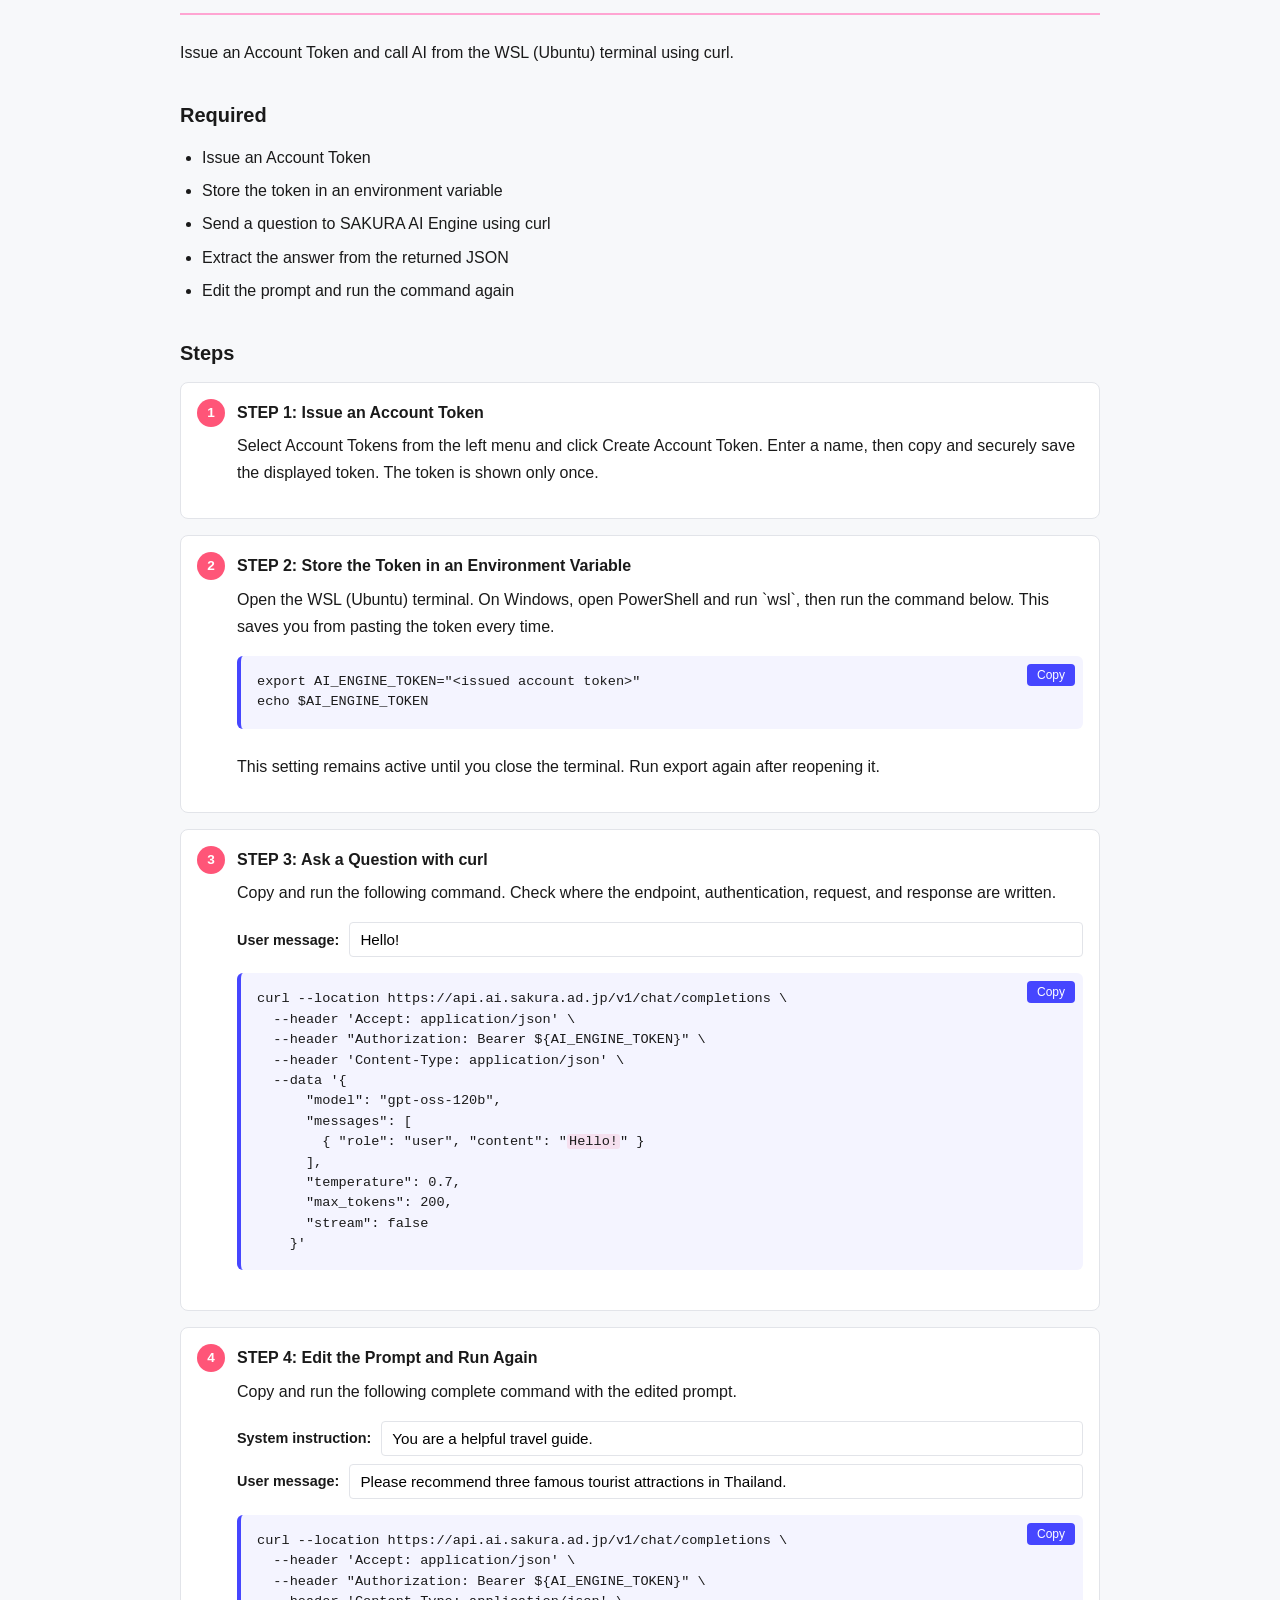
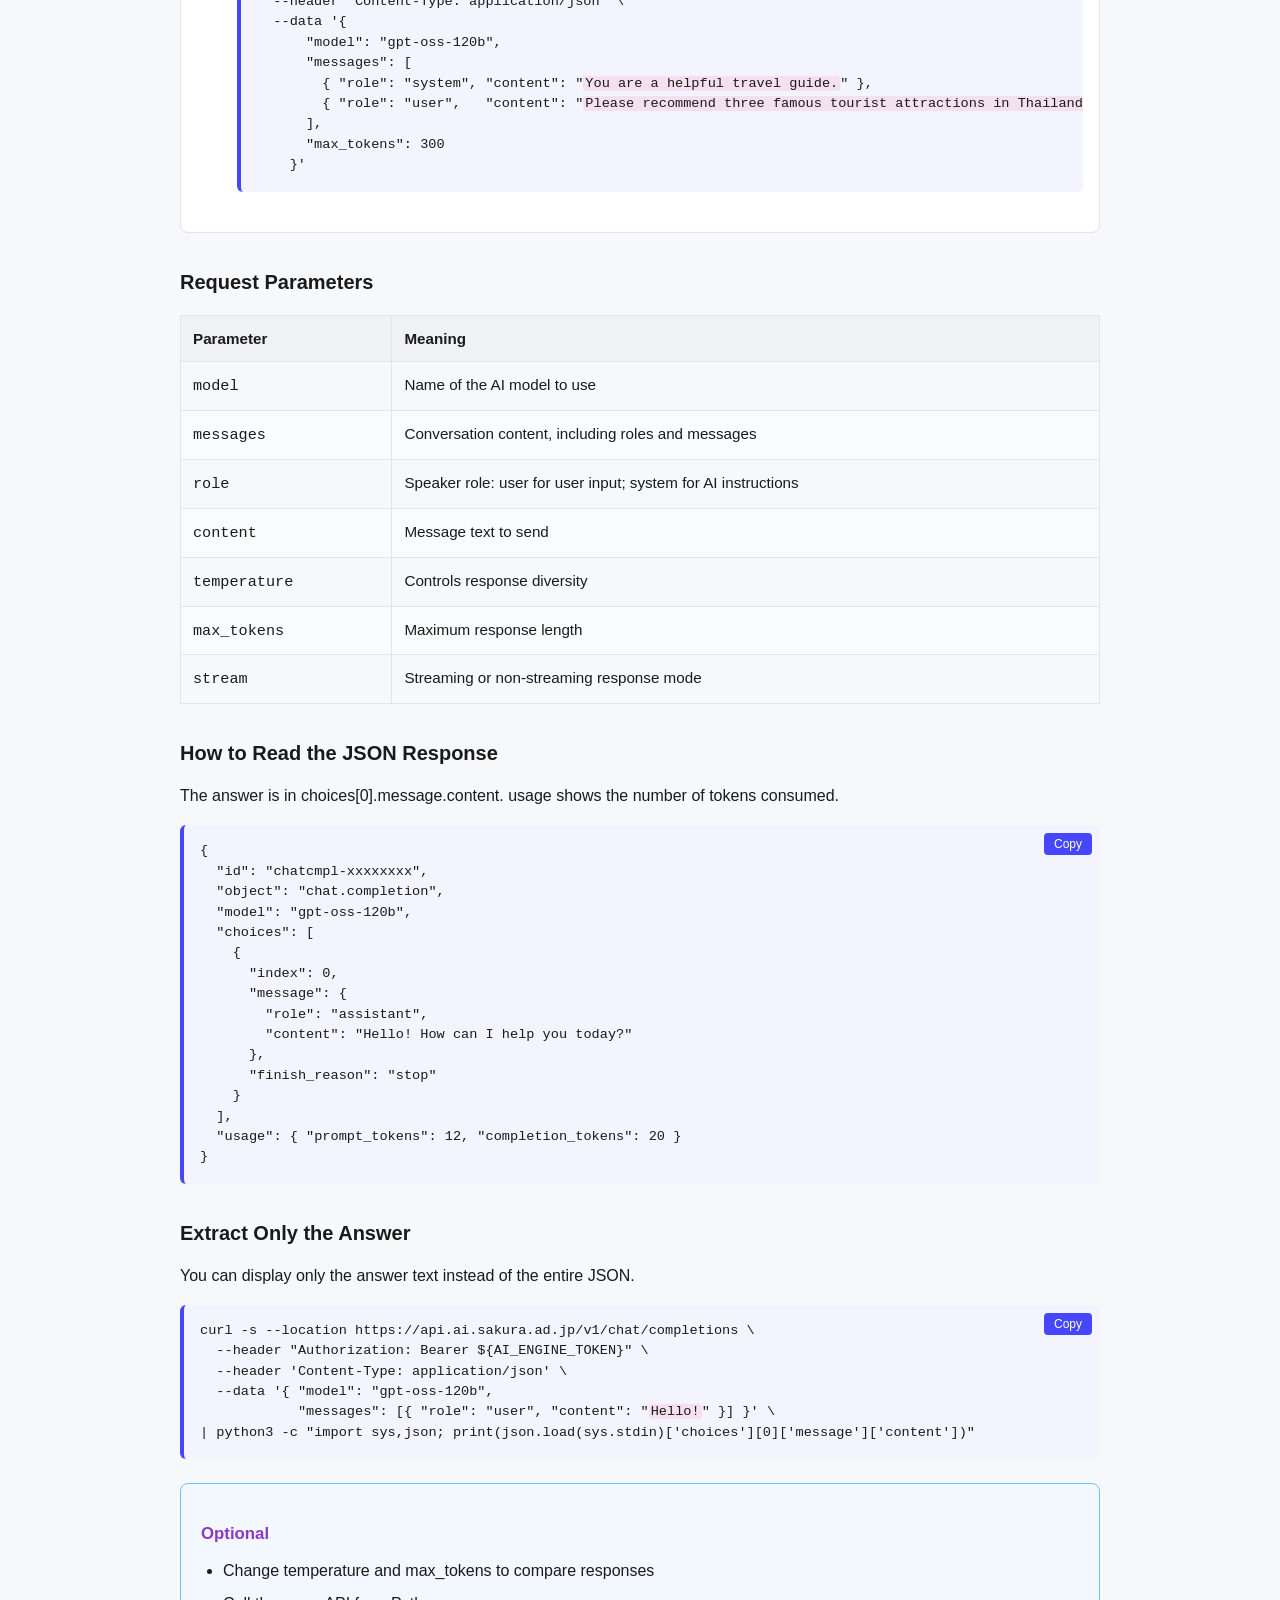
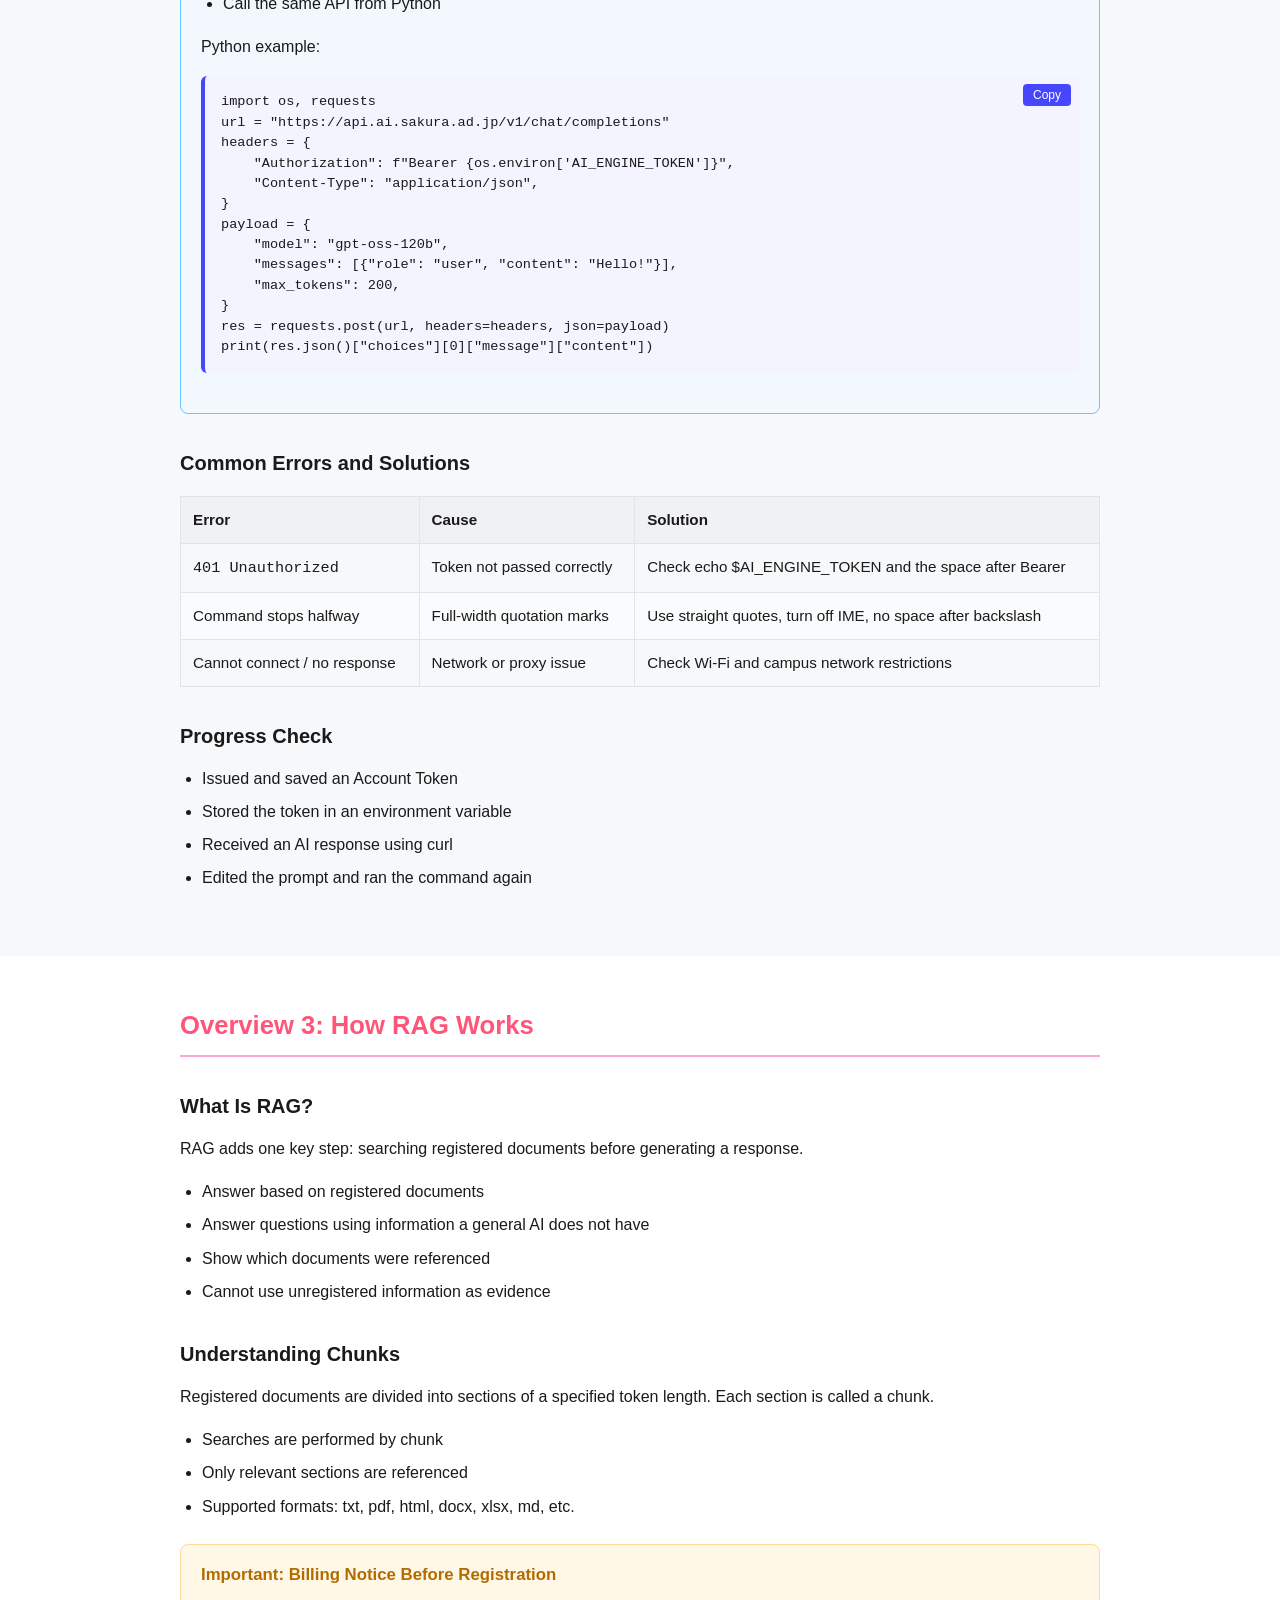
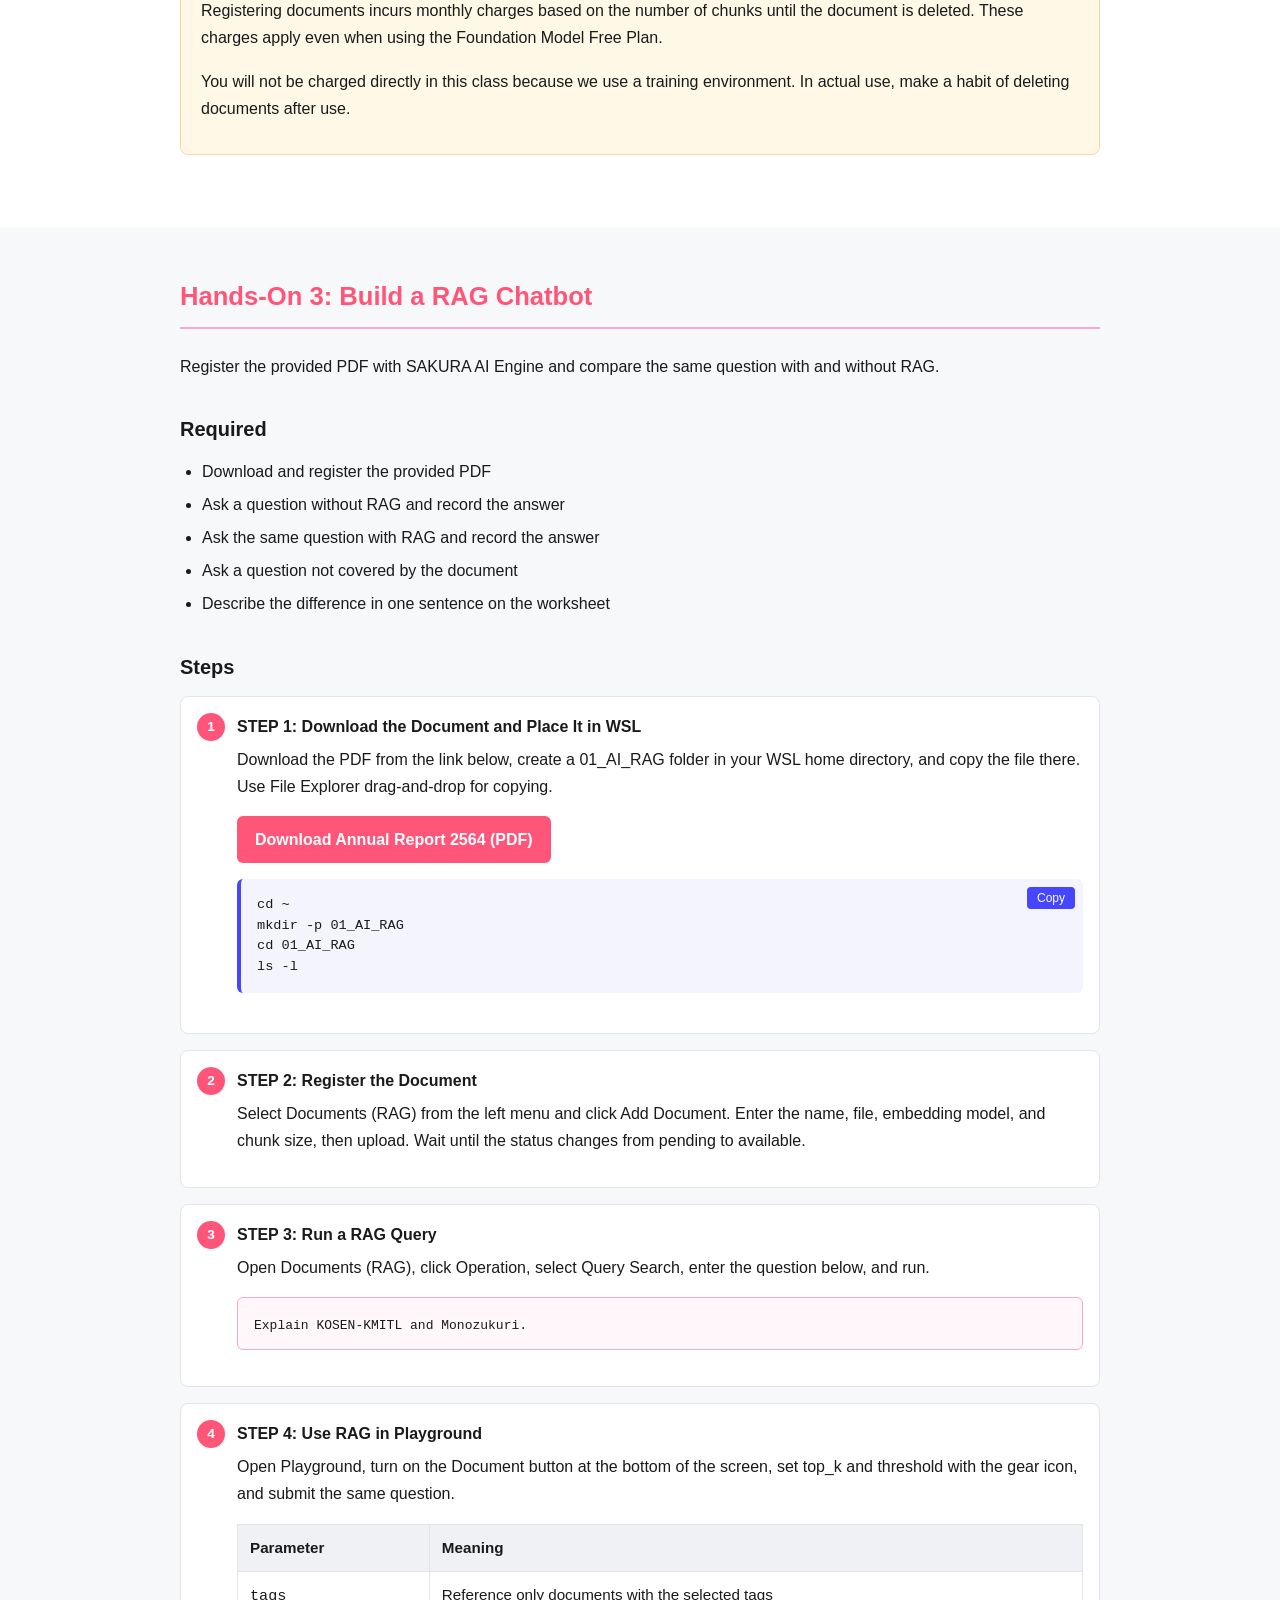
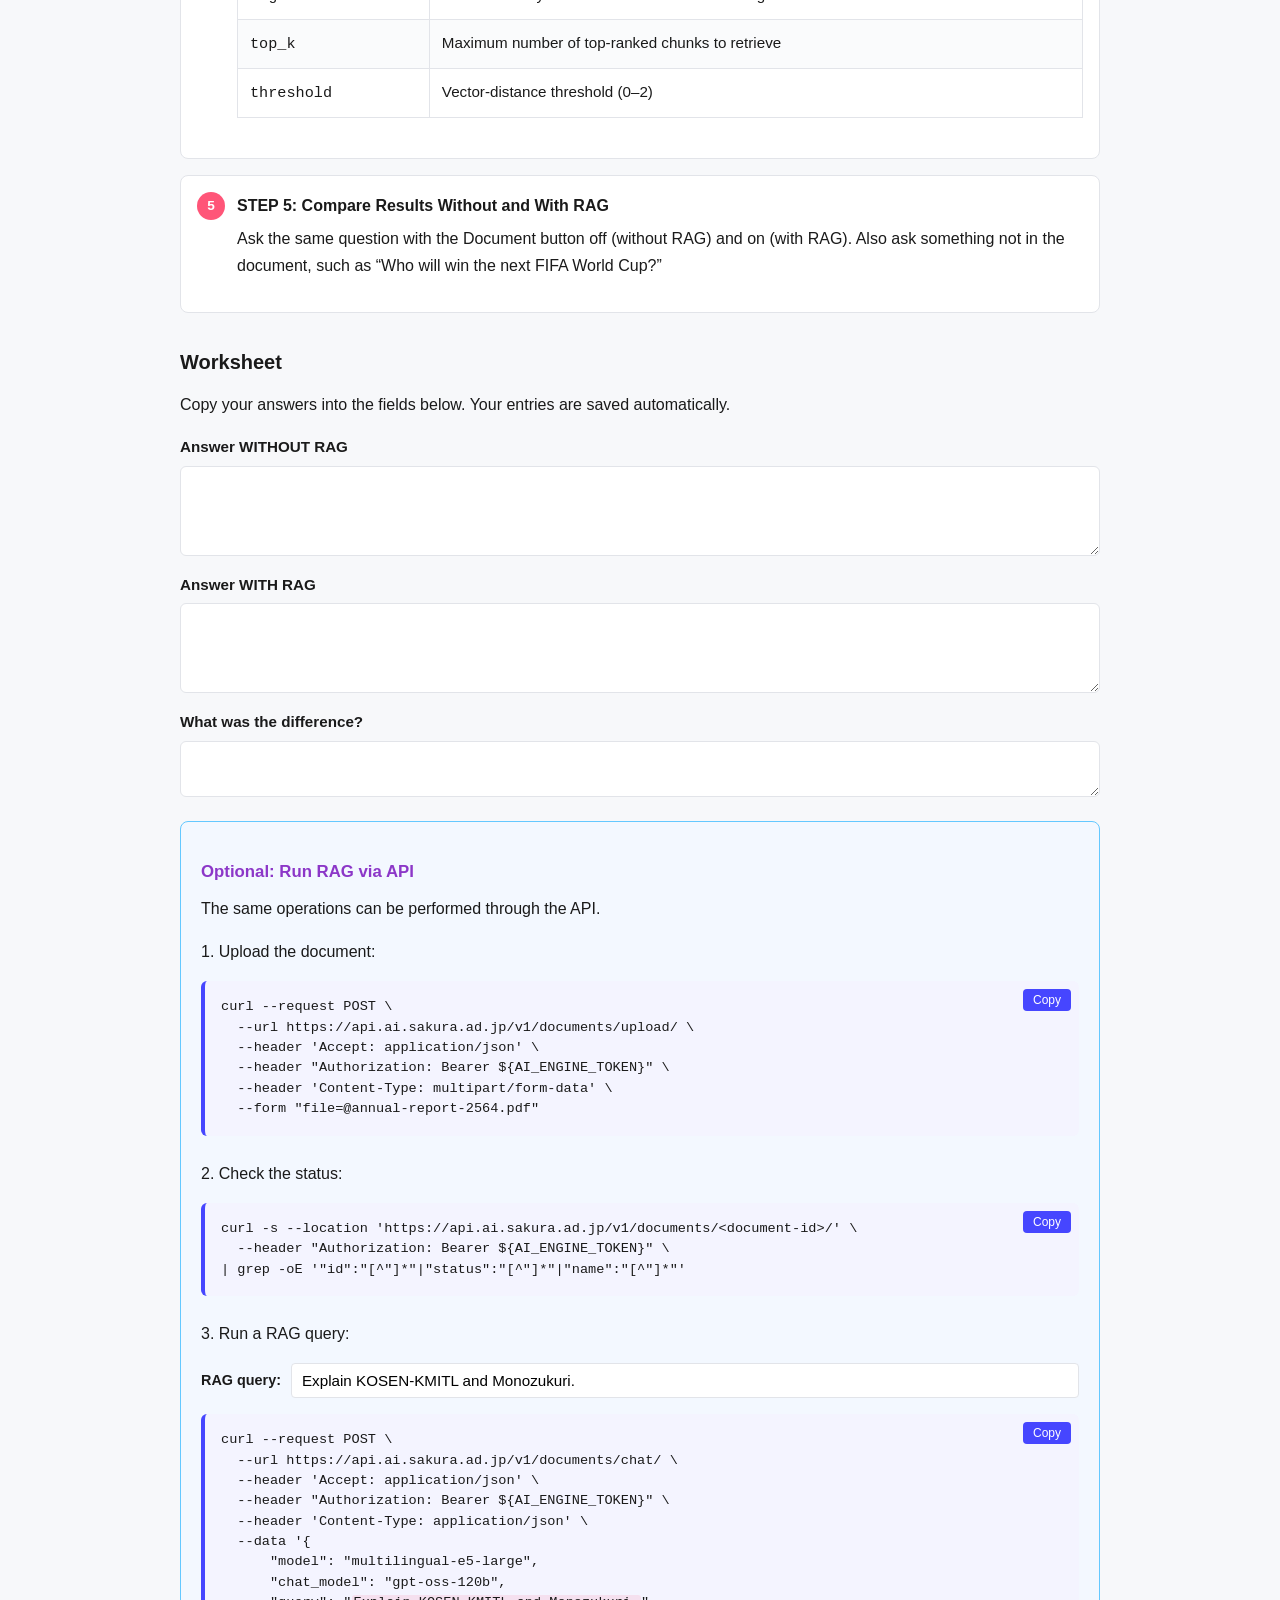
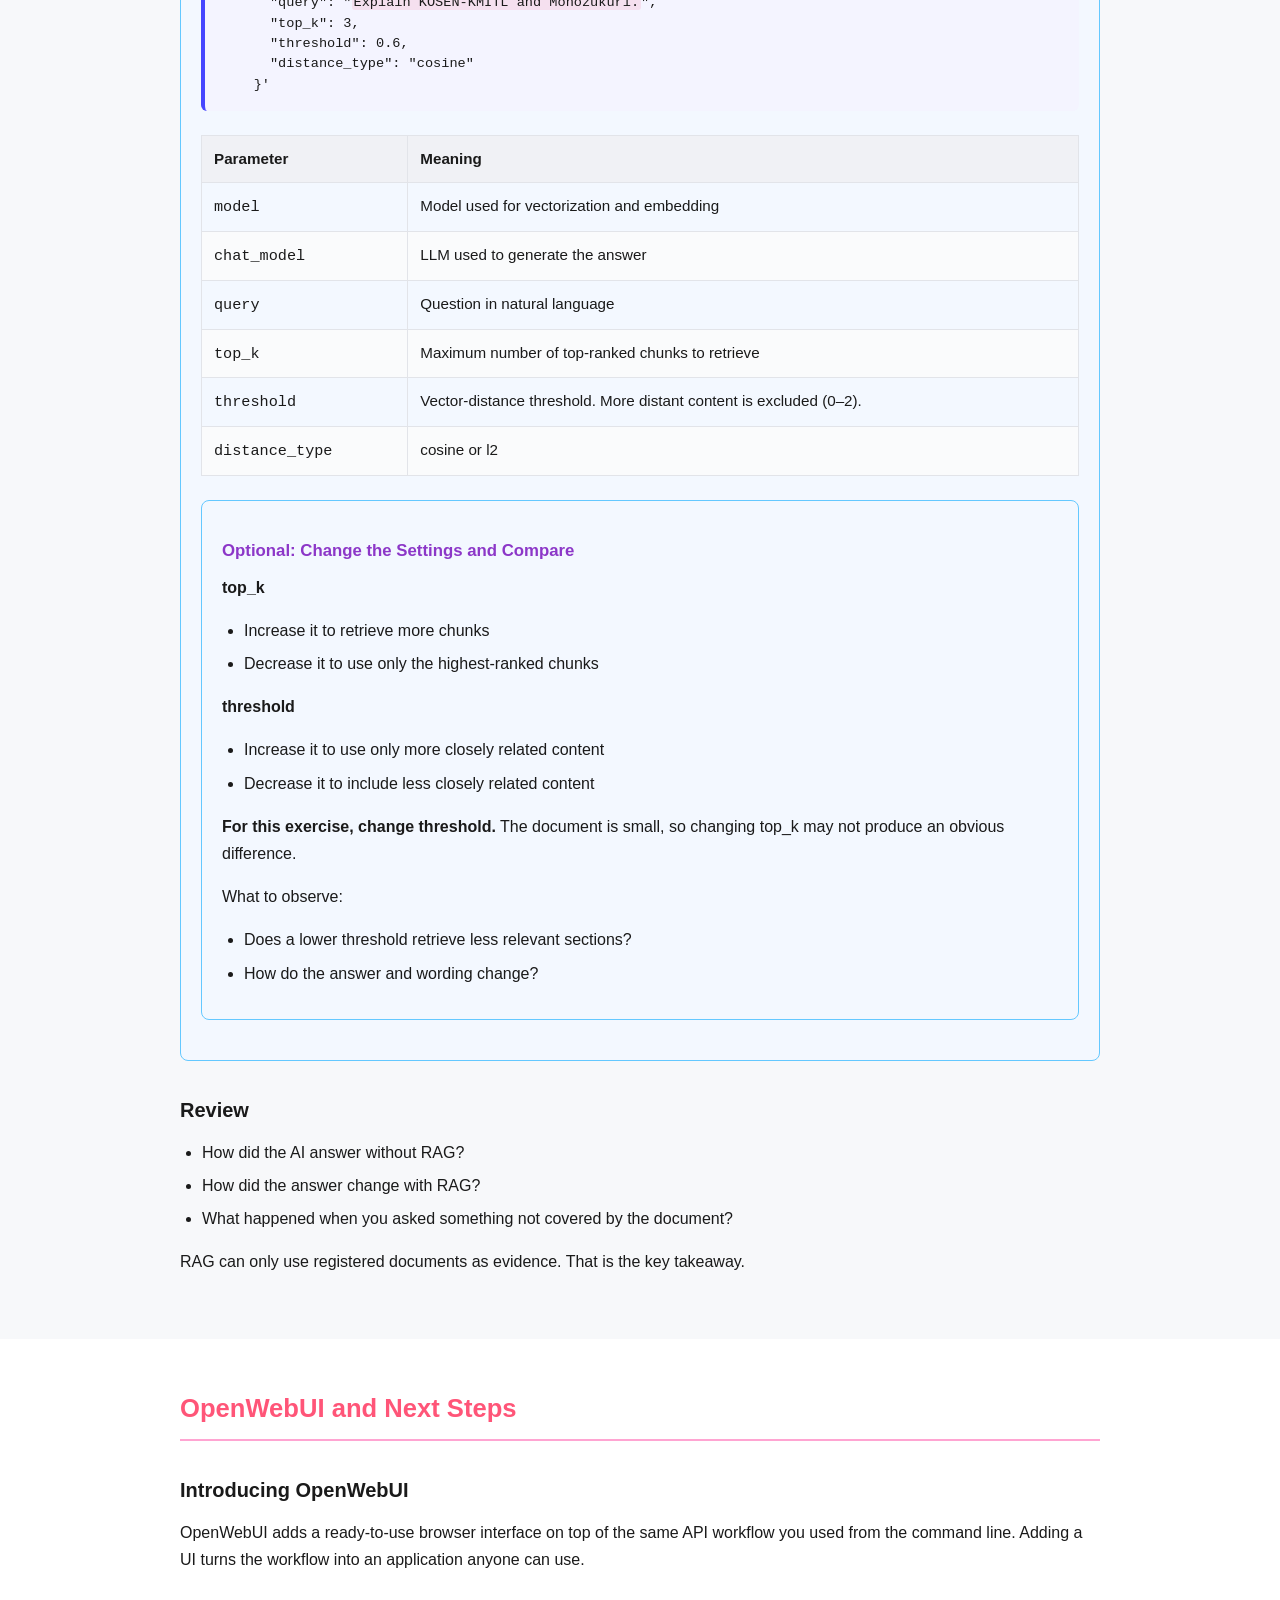
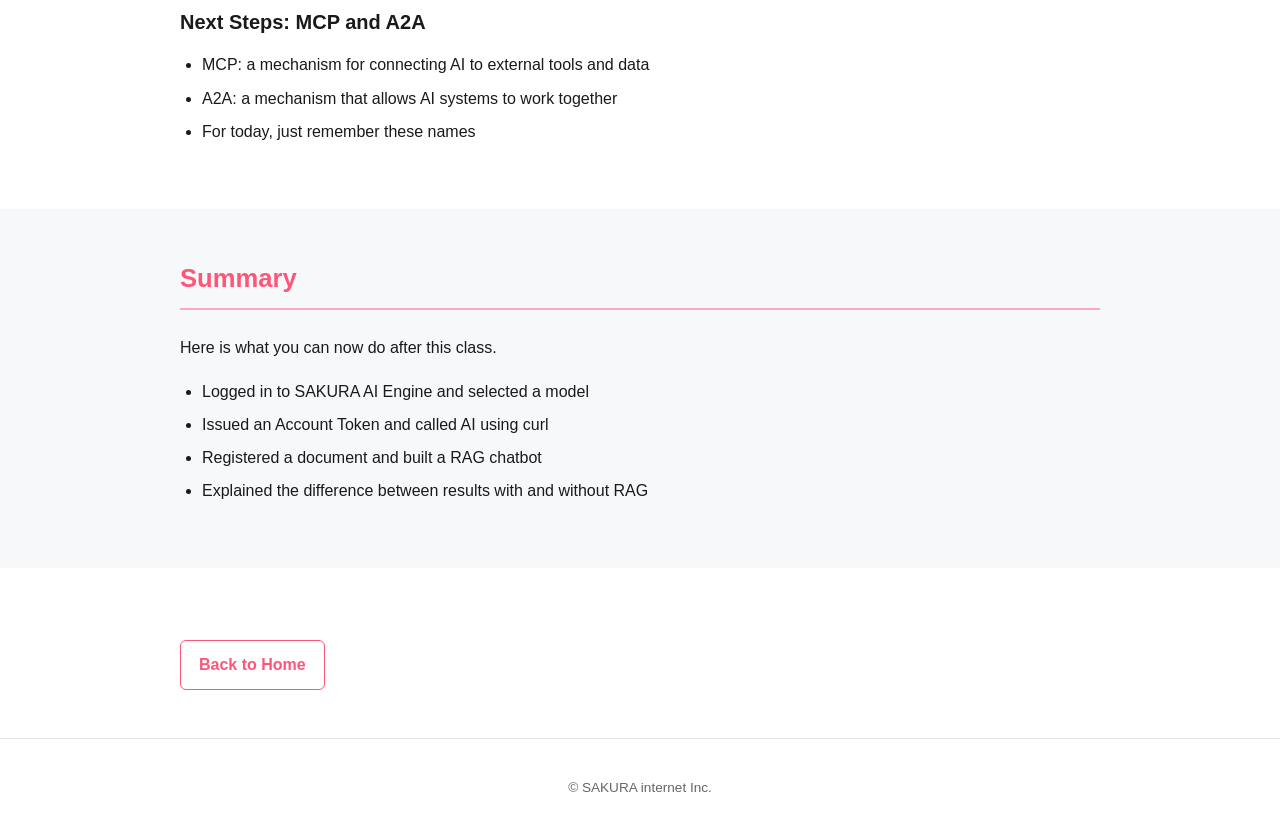
==== commit 3977a440: "Apply PPTX feedback to Lecture 1 and Lecture 2 website text" ====
--- a/lecture01.html
+++ b/lecture01.html
@@ -105,7 +105,7 @@
     <ul>
 <li data-i18n="lecture01.ov1.sae.l1">Multiple foundation models to choose from</li>
 <li data-i18n="lecture01.ov1.sae.l2">Document management and RAG</li>
-<li data-i18n="lecture01.ov1.sae.l3">Audio transcription, TTS, and image input</li>
+<li data-i18n="lecture01.ov1.sae.l3">Audio transcription, TTS (Text-to-Speech), and image input</li>
 </ul>
 
     <h3 data-i18n="lecture01.ov1.model.title">Understanding the Concept of a Model</h3>
@@ -178,7 +178,7 @@
         <strong data-i18n="lecture01.ho1.s4.title">STEP 4: Enter and Submit a Prompt</strong>
         <p data-i18n="lecture01.ho1.s4.desc">Enter a question in the prompt field and click Submit or press Enter. Start with the following question.</p>
         <div class="prompt-box">
-          <p><code>Recommend three famous tourist attractions in Thailand.</code></p>
+          <p><code>Please recommend three famous tourist attractions in Thailand.</code></p>
         </div>
       </li>
     </ol>
@@ -255,11 +255,11 @@
     <ol class="steps">
       <li>
         <strong data-i18n="lecture01.ho2.s1.title">STEP 1: Issue an Account Token</strong>
-        <p data-i18n="lecture01.ho2.s1.desc">Select Account Tokens from the left menu, click Create Account Token, enter a name, and copy and save the displayed token. The token is shown only once.</p>
+        <p data-i18n="lecture01.ho2.s1.desc">Select Account Tokens from the left menu and click Create Account Token. Enter a name, then copy and securely save the displayed token. The token is shown only once.</p>
       </li>
       <li>
         <strong data-i18n="lecture01.ho2.s2.title">STEP 2: Store the Token in an Environment Variable</strong>
-        <p data-i18n="lecture01.ho2.s2.desc">Open the WSL (Ubuntu) terminal and run the command below. This saves you from pasting the token every time.</p>
+        <p data-i18n="lecture01.ho2.s2.desc">Open the WSL (Ubuntu) terminal. On Windows, open PowerShell and run `wsl`, then run the command below. This saves you from pasting the token every time.</p>
         <div class="code-block"><button class="copy-btn" data-i18n="common.copy">Copy</button><pre><code class="language-bash">export AI_ENGINE_TOKEN=&quot;&lt;issued account token&gt;&quot;
 echo $AI_ENGINE_TOKEN</code></pre></div>
         <p data-i18n="lecture01.ho2.s2.note">This setting remains active until you close the terminal. Run export again after reopening it.</p>
@@ -294,7 +294,7 @@
         </div>
         <div class="edit-box">
           <label data-i18n="lecture01.editable.user">User message:</label>
-          <input type="text" class="edit-input" data-target="ho2-step4-user" value="Recommend three famous tourist attractions in Thailand.">
+          <input type="text" class="edit-input" data-target="ho2-step4-user" value="Please recommend three famous tourist attractions in Thailand.">
         </div>
         <div class="code-block"><button class="copy-btn" data-i18n="common.copy">Copy</button><pre><code class="language-bash">curl --location https://api.ai.sakura.ad.jp/v1/chat/completions \
   --header 'Accept: application/json' \
@@ -304,7 +304,7 @@
       "model": "gpt-oss-120b",
       "messages": [
         { "role": "system", "content": "<span class='editable-content' data-target='ho2-step4-system'>You are a helpful travel guide.</span>" },
-        { "role": "user",   "content": "<span class='editable-content' data-target='ho2-step4-user'>Recommend three famous tourist attractions in Thailand.</span>" }
+        { "role": "user",   "content": "<span class='editable-content' data-target='ho2-step4-user'>Please recommend three famous tourist attractions in Thailand.</span>" }
       ],
       "max_tokens": 300
     }' </code></pre></div>
@@ -422,10 +422,10 @@
     <h2 data-i18n="lecture01.ov3.title">Overview 3: How RAG Works</h2>
 
     <h3 data-i18n="lecture01.ov3.rag.title">What Is RAG?</h3>
-    <p data-i18n="lecture01.ov3.rag.desc">RAG (Retrieval-Augmented Generation) searches registered documents before answering, then generates an answer grounded in those documents.</p>
+    <p data-i18n="lecture01.ov3.rag.desc">RAG adds one key step: searching registered documents before generating a response.</p>
     <ul>
 <li data-i18n="lecture01.ov3.rag.l1">Answer based on registered documents</li>
-<li data-i18n="lecture01.ov3.rag.l2">Answer information a general AI does not know</li>
+<li data-i18n="lecture01.ov3.rag.l2">Answer questions using information a general AI does not have</li>
 <li data-i18n="lecture01.ov3.rag.l3">Show which documents were referenced</li>
 <li data-i18n="lecture01.ov3.rag.l4">Cannot use unregistered information as evidence</li>
 </ul>
@@ -493,7 +493,7 @@
           </thead>
           <tbody>
             <tr><td><code>tags</code></td><td data-i18n="lecture01.ho3.s4.tags">Reference only documents with the selected tags</td></tr>
-            <tr><td><code>top_k</code></td><td data-i18n="lecture01.ho3.s4.topk">Maximum number of documents to retrieve</td></tr>
+            <tr><td><code>top_k</code></td><td data-i18n="lecture01.ho3.s4.topk">Maximum number of top-ranked chunks to retrieve</td></tr>
             <tr><td><code>threshold</code></td><td data-i18n="lecture01.ho3.s4.threshold">Vector-distance threshold (0–2)</td></tr>
           </tbody>
         </table>
@@ -564,7 +564,7 @@
           <tr><td><code>model</code></td><td data-i18n="lecture01.ho3.optional.model">Model used for vectorization and embedding</td></tr>
           <tr><td><code>chat_model</code></td><td data-i18n="lecture01.ho3.optional.chat_model">LLM used to generate the answer</td></tr>
           <tr><td><code>query</code></td><td data-i18n="lecture01.ho3.optional.query_text">Question in natural language</td></tr>
-          <tr><td><code>top_k</code></td><td data-i18n="lecture01.ho3.optional.topk">Maximum number of documents to retrieve, ranked by similarity</td></tr>
+          <tr><td><code>top_k</code></td><td data-i18n="lecture01.ho3.optional.topk">Maximum number of top-ranked chunks to retrieve</td></tr>
           <tr><td><code>threshold</code></td><td data-i18n="lecture01.ho3.optional.threshold">Vector-distance threshold. More distant content is excluded (0–2).</td></tr>
           <tr><td><code>distance_type</code></td><td data-i18n="lecture01.ho3.optional.distance">cosine or l2</td></tr>
         </tbody>
